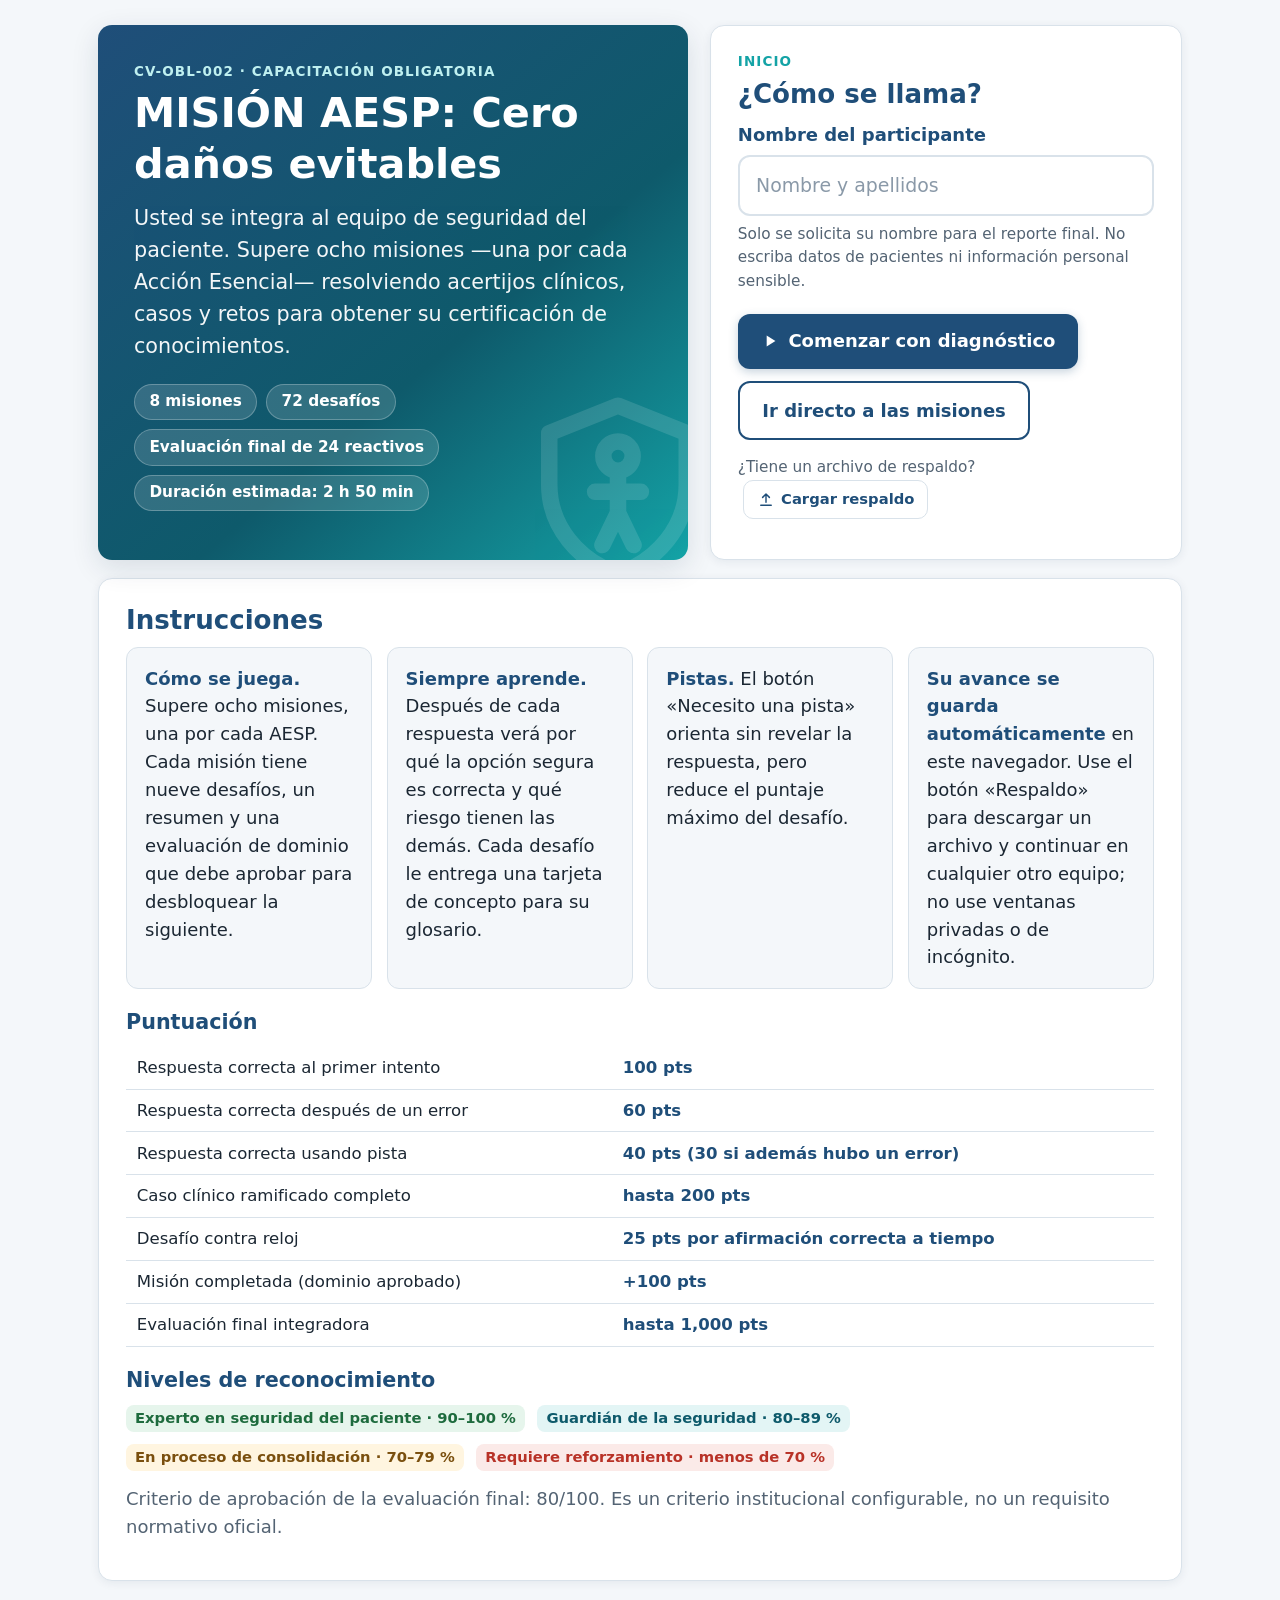
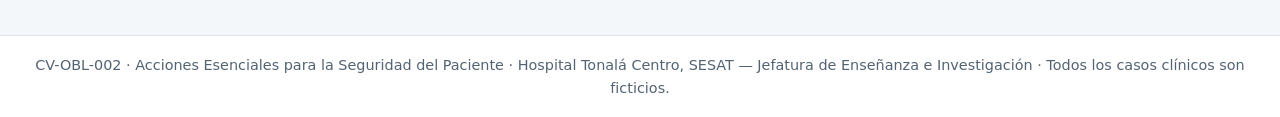
==== cursos/aesp/index.html @ 4fa7b42c "Add files via upload" ====
<!DOCTYPE html>
<html lang="es">
<head>
<meta charset="utf-8">
<meta name="viewport" content="width=device-width, initial-scale=1">
<title>MISIÓN AESP: Cero daños evitables · CV-OBL-002</title>
<meta name="description" content="Curso CV-OBL-002 Acciones Esenciales para la Seguridad del Paciente (AESP) en formato de juego educativo.">
<!--
  MISIÓN AESP: Cero daños evitables — Curso CV-OBL-002
  Aplicación educativa en un solo archivo (HTML5 + CSS3 + JavaScript puro).
  Funciona sin conexión ni servidor: abra este archivo en cualquier navegador moderno.
  Para modificar: CONFIG (criterio de aprobación, puntos, tiempos) está al inicio del motor;
  los contenidos están en las constantes MISIONES, DIAGNOSTICO, EVALUACION y FUENTES.
-->
<style>
/* ==========================================================================
   ESTILOS — MISIÓN AESP: Cero daños evitables
   Paleta: azul institucional, azul petróleo, turquesa y acentos verdes.
   ========================================================================== */
:root {
  --azul: #1F4E79;
  --azul-2: #2D6CA3;
  --petroleo: #0E5A6B;
  --turquesa: #14A3A6;
  --turquesa-claro: #E3F5F5;
  --verde: #2E9D5B;
  --verde-claro: #E6F5EC;
  --rojo: #B83227;
  --rojo-claro: #FBEAE8;
  --ambar: #B7791F;
  --ambar-claro: #FFF5E0;
  --fondo: #F4F7FA;
  --tarjeta: #FFFFFF;
  --borde: #D9E2EA;
  --texto: #1B2733;
  --tenue: #536373;
  --sombra: 0 2px 10px rgba(16, 42, 67, .07);
  --sombra-2: 0 8px 28px rgba(16, 42, 67, .12);
  --radio: 14px;
  color-scheme: light;
}
* { box-sizing: border-box; }
html { font-size: 18px; }
body {
  margin: 0; background: var(--fondo); color: var(--texto);
  font-family: "Segoe UI", system-ui, -apple-system, Roboto, "Helvetica Neue", Arial, sans-serif;
  line-height: 1.55; -webkit-font-smoothing: antialiased;
}
button, input, select { font: inherit; color: inherit; }
html, body { background-color: var(--fondo); }
a { color: var(--azul-2); }
.oculto { display: none !important; }
.sr { position: absolute; width: 1px; height: 1px; overflow: hidden; clip: rect(0 0 0 0); white-space: nowrap; }
:focus-visible { outline: 3px solid var(--turquesa); outline-offset: 2px; }

/* ---------- Encabezado ---------- */
.barra {
  position: sticky; top: 0; z-index: 30; background: #fff; border-bottom: 1px solid var(--borde);
  box-shadow: 0 1px 6px rgba(16,42,67,.05);
}
.barra-int { max-width: 1120px; margin: 0 auto; padding: .55rem 1rem; display: flex; align-items: center; gap: .9rem; flex-wrap: wrap; }
.marca { display: flex; align-items: center; gap: .55rem; font-weight: 800; color: var(--azul); letter-spacing: .02em; font-size: 1rem; white-space: nowrap; }
.marca .logo { width: 34px; height: 34px; border-radius: 10px; background: linear-gradient(135deg, var(--azul), var(--turquesa)); color: #fff; display: grid; place-items: center; }
.marca small { display: block; font-weight: 600; color: var(--tenue); font-size: .7rem; letter-spacing: 0; }
.progreso { flex: 1 1 220px; min-width: 180px; }
.progreso .etq { display: flex; justify-content: space-between; font-size: .72rem; color: var(--tenue); font-weight: 600; }
.pbar { height: 10px; background: #E8EEF3; border-radius: 99px; overflow: hidden; }
.pbar > span { display: block; height: 100%; width: 0; background: linear-gradient(90deg, var(--turquesa), var(--verde)); border-radius: 99px; transition: width .6s ease; }
.stats { display: flex; gap: .5rem; align-items: center; flex-wrap: wrap; }
.chip { display: inline-flex; align-items: center; gap: .35rem; background: var(--fondo); border: 1px solid var(--borde); border-radius: 99px; padding: .25rem .7rem; font-size: .82rem; font-weight: 700; color: var(--azul); white-space: nowrap; }
.chip svg { width: 18px; height: 18px; }
.chip.pts { background: var(--turquesa-claro); border-color: #BDE6E6; color: var(--petroleo); }
.btn-ico { display: inline-flex; align-items: center; gap: .35rem; border: 1px solid var(--borde); background: #fff; color: var(--azul); border-radius: 10px; padding: .4rem .7rem; cursor: pointer; font-size: .82rem; font-weight: 700; }
.btn-ico:hover { background: var(--fondo); }
.btn-ico svg { width: 18px; height: 18px; }

/* ---------- Contenedor ---------- */
main { max-width: 1120px; margin: 0 auto; padding: 1.4rem 1rem 3rem; }
.tarjeta { background: var(--tarjeta); border: 1px solid var(--borde); border-radius: var(--radio); box-shadow: var(--sombra); padding: 1.4rem 1.5rem; }
.tarjeta + .tarjeta { margin-top: 1rem; }
h1, h2, h3 { color: var(--azul); line-height: 1.25; margin: 0 0 .6rem; }
h1 { font-size: 2rem; }
h2 { font-size: 1.45rem; }
h3 { font-size: 1.15rem; }
p { margin: 0 0 .8rem; }
.tenue { color: var(--tenue); }
.kicker { text-transform: uppercase; letter-spacing: .08em; font-size: .75rem; font-weight: 800; color: var(--turquesa); margin-bottom: .3rem; }
.fila { display: flex; gap: .7rem; flex-wrap: wrap; align-items: center; }
.entre { justify-content: space-between; }

/* ---------- Botones ---------- */
.btn { display: inline-flex; align-items: center; justify-content: center; gap: .45rem; border: 0; border-radius: 12px; padding: .75rem 1.25rem; font-weight: 700; cursor: pointer; font-size: 1rem; transition: transform .08s ease, box-shadow .2s ease, background .2s; min-height: 48px; }
.btn:active { transform: translateY(1px); }
.btn svg { width: 20px; height: 20px; }
.btn-p { background: var(--azul); color: #fff; box-shadow: 0 3px 10px rgba(31,78,121,.25); }
.btn-p:hover { background: #183F63; }
.btn-t { background: var(--turquesa); color: #fff; }
.btn-t:hover { background: #0F8B8E; }
.btn-s { background: #fff; color: var(--azul); border: 2px solid var(--azul); }
.btn-s:hover { background: var(--fondo); }
.btn-pista { background: var(--ambar-claro); color: #7A4F0E; border: 1px solid #F0D49B; }
.btn-peligro { background: var(--rojo); color: #fff; }
.btn[disabled] { opacity: .45; cursor: not-allowed; box-shadow: none; }

/* ---------- Bienvenida ---------- */
.hero { display: grid; grid-template-columns: 1.25fr 1fr; gap: 1.2rem; }
.hero-izq { background: linear-gradient(140deg, var(--azul) 0%, var(--petroleo) 60%, var(--turquesa) 100%); color: #fff; border-radius: var(--radio); padding: 2rem; box-shadow: var(--sombra-2); position: relative; overflow: hidden; }
.hero-izq h1 { color: #fff; font-size: 2.3rem; }
.hero-izq .sub { font-size: 1.15rem; opacity: .95; }
.hero-izq .meta { display: flex; flex-wrap: wrap; gap: .5rem; margin-top: 1.2rem; }
.hero-izq .meta span { background: rgba(255,255,255,.14); border: 1px solid rgba(255,255,255,.25); border-radius: 99px; padding: .3rem .8rem; font-size: .85rem; font-weight: 600; }
.hero-izq .deco { position: absolute; right: -40px; bottom: -40px; width: 220px; height: 220px; opacity: .12; }
label { font-weight: 700; color: var(--azul); display: block; margin-bottom: .35rem; }
input[type=text] { width: 100%; border: 2px solid var(--borde); border-radius: 12px; padding: .75rem .9rem; font-size: 1.05rem; background: #fff; color: var(--texto); -webkit-text-fill-color: var(--texto); caret-color: var(--azul); }
input[type=text]::placeholder { color: #8A99A8; -webkit-text-fill-color: #8A99A8; opacity: 1; }
input[type=text]:focus { border-color: var(--turquesa); outline: none; }
.aviso { font-size: .85rem; color: var(--tenue); margin-top: .4rem; }
.reglas { display: grid; grid-template-columns: repeat(auto-fit, minmax(220px, 1fr)); gap: .8rem; }
.regla { background: var(--fondo); border-radius: 12px; padding: .9rem 1rem; border: 1px solid var(--borde); }
.regla b { color: var(--azul); }
table.puntos { width: 100%; border-collapse: collapse; font-size: .92rem; }
table.puntos td, table.puntos th { padding: .45rem .6rem; border-bottom: 1px solid var(--borde); text-align: left; }
table.puntos th { color: var(--azul); }

/* ---------- Menú de misiones ---------- */
.rejilla { display: grid; grid-template-columns: repeat(auto-fill, minmax(250px, 1fr)); gap: 1rem; }
.mision { background: #fff; border: 1px solid var(--borde); border-radius: var(--radio); padding: 1.1rem 1.15rem; box-shadow: var(--sombra); display: flex; flex-direction: column; gap: .55rem; position: relative; transition: transform .15s, box-shadow .2s; }
.mision:hover { transform: translateY(-2px); box-shadow: var(--sombra-2); }
.mision .ico { width: 52px; height: 52px; border-radius: 14px; display: grid; place-items: center; background: var(--turquesa-claro); color: var(--petroleo); }
.mision .ico svg { width: 30px; height: 30px; }
.mision.bloq { opacity: .6; }
.mision.bloq .ico { background: #EEF1F4; color: #8A99A8; }
.mision.hecha .ico { background: var(--verde-claro); color: var(--verde); }
.mision h3 { margin: 0; font-size: 1.05rem; }
.mision > .estado { align-self: flex-start; }
.mision .num { font-size: .75rem; font-weight: 800; color: var(--turquesa); letter-spacing: .06em; }
.estado { font-size: .8rem; font-weight: 700; border-radius: 99px; padding: .15rem .6rem; display: inline-block; }
.estado.e-bloq { background: #EEF1F4; color: #6B7B8A; }
.estado.e-disp { background: var(--turquesa-claro); color: var(--petroleo); }
.estado.e-curso { background: var(--ambar-claro); color: #7A4F0E; }
.estado.e-hecha { background: var(--verde-claro); color: #1E6B3E; }
.mini { height: 6px; background: #E8EEF3; border-radius: 99px; overflow: hidden; }
.mini span { display: block; height: 100%; background: var(--turquesa); }
.mision .pie { margin-top: auto; display: flex; gap: .5rem; flex-wrap: wrap; }
.mision .pie .btn { padding: .55rem .9rem; min-height: 42px; font-size: .9rem; }
.mision.especial { background: linear-gradient(140deg, #fff, var(--turquesa-claro)); border-color: #BDE6E6; }

/* ---------- Desafíos ---------- */
.cabeza-d { display: flex; justify-content: space-between; align-items: center; gap: .8rem; flex-wrap: wrap; margin-bottom: .8rem; }
.tipo { display: inline-flex; align-items: center; gap: .35rem; background: var(--azul); color: #fff; border-radius: 99px; padding: .25rem .8rem; font-size: .78rem; font-weight: 700; letter-spacing: .03em; }
.pasos-d { display: flex; gap: .3rem; }
.pasos-d i { width: 22px; height: 8px; border-radius: 99px; background: #E3E9EF; display: block; }
.pasos-d i.ok { background: var(--verde); }
.pasos-d i.mal { background: #E7A39C; }
.pasos-d i.act { background: var(--turquesa); }
.escena { background: var(--fondo); border-left: 5px solid var(--turquesa); border-radius: 10px; padding: .9rem 1rem; margin: .4rem 0 1rem; display: flex; gap: .8rem; align-items: flex-start; }
.escena svg { width: 28px; height: 28px; color: var(--petroleo); flex: none; margin-top: .1rem; }
.pregunta { font-size: 1.2rem; font-weight: 700; color: var(--texto); margin-bottom: 1rem; }
.opciones { display: grid; gap: .65rem; }
.op { text-align: left; background: #fff; border: 2px solid var(--borde); border-radius: 12px; padding: .85rem 1rem; cursor: pointer; display: flex; gap: .8rem; align-items: flex-start; color: var(--texto); font-size: 1rem; min-height: 52px; transition: border-color .15s, background .15s; }
.op:hover:not([disabled]) { border-color: var(--turquesa); background: #FAFEFE; }
.op .let { flex: none; width: 30px; height: 30px; border-radius: 8px; background: var(--fondo); color: var(--azul); font-weight: 800; display: grid; place-items: center; font-size: .9rem; }
.op.sel { border-color: var(--azul); background: #F1F6FB; }
.op.sel .let { background: var(--azul); color: #fff; }
.op.bien { border-color: var(--verde); background: var(--verde-claro); }
.op.bien .let { background: var(--verde); color: #fff; }
.op.malo { border-color: var(--rojo); background: var(--rojo-claro); }
.op.malo .let { background: var(--rojo); color: #fff; }
.op[disabled] { cursor: default; }
.op.descartada { opacity: .5; text-decoration: line-through; }
.vf { display: grid; grid-template-columns: 1fr 1fr; gap: .8rem; }
.vf .op { justify-content: center; font-weight: 800; font-size: 1.1rem; }
.acciones { display: flex; gap: .7rem; flex-wrap: wrap; margin-top: 1.1rem; align-items: center; }
.pista-caja { margin-top: .8rem; background: var(--ambar-claro); border: 1px solid #F0D49B; border-radius: 12px; padding: .75rem 1rem; color: #6B440A; display: flex; gap: .6rem; }
.pista-caja svg { width: 22px; height: 22px; flex: none; }

/* ordenar */
.lista-orden { list-style: none; margin: 0; padding: 0; display: grid; gap: .55rem; }
.lista-orden li { display: flex; align-items: center; gap: .6rem; background: #fff; border: 2px solid var(--borde); border-radius: 12px; padding: .55rem .6rem .55rem .8rem; }
.lista-orden li .n { width: 30px; height: 30px; border-radius: 50%; background: var(--azul); color: #fff; display: grid; place-items: center; font-weight: 800; flex: none; font-size: .9rem; }
.lista-orden li .t { flex: 1; }
.lista-orden li .mv { display: flex; flex-direction: column; gap: .2rem; }
.lista-orden li .mv button { width: 40px; height: 32px; border: 1px solid var(--borde); background: var(--fondo); border-radius: 8px; cursor: pointer; display: grid; place-items: center; color: var(--azul); }
.lista-orden li .mv button svg { width: 18px; height: 18px; }
.lista-orden li .mv button[disabled] { opacity: .3; cursor: default; }
.lista-orden li.bien { border-color: var(--verde); background: var(--verde-claro); }
.lista-orden li.malo { border-color: var(--rojo); background: var(--rojo-claro); }

/* emparejar */
.pares { display: grid; gap: .65rem; }
.par { display: grid; grid-template-columns: 1fr 1fr; gap: .7rem; align-items: center; background: #fff; border: 2px solid var(--borde); border-radius: 12px; padding: .6rem .8rem; }
.par select { width: 100%; border: 2px solid var(--borde); border-radius: 10px; padding: .55rem .6rem; background: #fff; color: var(--texto); }
.par.bien { border-color: var(--verde); background: var(--verde-claro); }
.par.malo { border-color: var(--rojo); background: var(--rojo-claro); }
.par .corr { grid-column: 1 / -1; font-size: .88rem; color: #1E6B3E; font-weight: 600; }

/* detectar */
.escena-items { display: grid; gap: .55rem; }
.it { text-align: left; display: flex; gap: .7rem; align-items: flex-start; background: #fff; border: 2px solid var(--borde); border-radius: 12px; padding: .75rem .9rem; cursor: pointer; color: var(--texto); font-size: 1rem; }
.it .caja { width: 26px; height: 26px; border: 2px solid #9FB0C0; border-radius: 7px; flex: none; display: grid; place-items: center; background: #fff; }
.it .caja svg { width: 18px; height: 18px; color: #fff; }
.it[aria-pressed="true"] { border-color: var(--rojo); background: #FFF7F6; }
.it[aria-pressed="true"] .caja { background: var(--rojo); border-color: var(--rojo); }
.it.r-bien { border-color: var(--verde); background: var(--verde-claro); }
.it.r-malo { border-color: var(--rojo); background: var(--rojo-claro); }
.it .exp { display: block; font-size: .88rem; color: var(--tenue); margin-top: .25rem; }
.it[disabled] { cursor: default; }

/* caso ramificado */
.caso-paso { background: var(--fondo); border-radius: 12px; padding: 1rem; margin-bottom: .8rem; border: 1px solid var(--borde); }
.caso-paso .et { font-size: .78rem; font-weight: 800; color: var(--turquesa); text-transform: uppercase; letter-spacing: .06em; }
.consecuencia { background: var(--rojo-claro); border: 1px solid #F1C3BD; border-left: 5px solid var(--rojo); border-radius: 10px; padding: .75rem 1rem; margin: .7rem 0; color: #6E1F17; }
.acierto-caso { background: var(--verde-claro); border: 1px solid #BFE3CC; border-left: 5px solid var(--verde); border-radius: 10px; padding: .75rem 1rem; margin: .7rem 0; color: #1E5233; }

/* contra reloj */
.reloj-caja { display: flex; align-items: center; gap: 1rem; margin-bottom: 1rem; }
.anillo { width: 74px; height: 74px; position: relative; flex: none; }
.anillo svg { width: 74px; height: 74px; transform: rotate(-90deg); }
.anillo .num { position: absolute; inset: 0; display: grid; place-items: center; font-weight: 800; font-size: 1.35rem; color: var(--azul); }
.anillo circle { fill: none; stroke-width: 7; }
.anillo .fondo { stroke: #E3E9EF; }
.anillo .frente { stroke: var(--turquesa); stroke-linecap: round; transition: stroke-dashoffset 1s linear; }
.anillo.urgente .frente { stroke: var(--rojo); }

/* retroalimentación */
.fb { margin-top: 1.2rem; border-radius: 14px; padding: 1.1rem 1.2rem; border: 1px solid; animation: entra .35s ease; }
.fb.ok { background: var(--verde-claro); border-color: #BFE3CC; }
.fb.no { background: var(--rojo-claro); border-color: #F1C3BD; }
.fb.medio { background: var(--ambar-claro); border-color: #F0D49B; }
.fb h3 { display: flex; align-items: center; gap: .5rem; margin-bottom: .4rem; }
.fb.ok h3 { color: #1E6B3E; }
.fb.no h3 { color: var(--rojo); }
.fb.medio h3 { color: #7A4F0E; }
.fb h3 svg { width: 26px; height: 26px; }
.fb ul { margin: .3rem 0 .4rem; padding-left: 1.2rem; }
.fb li { margin-bottom: .35rem; }
.puntos-gan { font-weight: 800; font-size: 1.05rem; }
.concepto { margin-top: 1rem; background: #fff; border: 2px solid var(--turquesa); border-radius: 14px; padding: 1rem 1.1rem; position: relative; animation: brilla 1s ease; }
.concepto .et { position: absolute; top: -12px; left: 14px; background: var(--turquesa); color: #fff; font-size: .72rem; font-weight: 800; border-radius: 99px; padding: .15rem .65rem; letter-spacing: .05em; text-transform: uppercase; }
.concepto h4 { margin: .2rem 0 .3rem; color: var(--petroleo); font-size: 1.05rem; }
.fuente { display: inline-block; font-size: .72rem; font-weight: 800; padding: .1rem .5rem; border-radius: 6px; margin-top: .3rem; }
.f-AESP { background: #E4EDF6; color: var(--azul); }
.f-CSG { background: #E6E3F5; color: #3E3577; }
.f-OMS { background: var(--turquesa-claro); color: var(--petroleo); }
.f-General { background: #EEF1F4; color: #46566A; }
.f-Institucional { background: var(--ambar-claro); color: #7A4F0E; }

/* resúmenes y tablas */
.kpis { display: grid; grid-template-columns: repeat(auto-fit, minmax(150px, 1fr)); gap: .8rem; margin: 1rem 0; }
.kpi { background: var(--fondo); border: 1px solid var(--borde); border-radius: 12px; padding: .8rem 1rem; }
.kpi .v { font-size: 1.6rem; font-weight: 800; color: var(--azul); line-height: 1.1; }
.kpi .l { font-size: .8rem; color: var(--tenue); font-weight: 600; }
.lista-check { list-style: none; padding: 0; margin: 0; display: grid; gap: .45rem; }
.lista-check li { display: flex; gap: .55rem; align-items: flex-start; }
.lista-check li svg { width: 22px; height: 22px; color: var(--verde); flex: none; margin-top: .15rem; }
.conceptos-slots { display: grid; grid-template-columns: repeat(auto-fill, minmax(190px, 1fr)); gap: .6rem; }
.slot { border: 2px dashed var(--borde); border-radius: 12px; padding: .7rem .8rem; font-size: .88rem; color: #8A99A8; display: flex; gap: .5rem; align-items: center; min-height: 56px; }
.slot svg { width: 20px; height: 20px; flex: none; }
.slot.on { border-style: solid; border-color: #BDE6E6; background: var(--turquesa-claro); color: var(--petroleo); font-weight: 700; }
table.tabla { width: 100%; border-collapse: collapse; font-size: .92rem; }
table.tabla th { background: var(--azul); color: #fff; text-align: left; padding: .55rem .7rem; font-weight: 700; }
table.tabla td { padding: .55rem .7rem; border-bottom: 1px solid var(--borde); vertical-align: top; }
table.tabla tr:nth-child(even) td { background: #F8FAFC; }
.nivel { font-weight: 800; border-radius: 8px; padding: .1rem .5rem; font-size: .82rem; white-space: nowrap; }
.n-exp { background: var(--verde-claro); color: #1E6B3E; }
.n-gua { background: var(--turquesa-claro); color: var(--petroleo); }
.n-pro { background: var(--ambar-claro); color: #7A4F0E; }
.n-ref { background: var(--rojo-claro); color: var(--rojo); }
.insignias { display: grid; grid-template-columns: repeat(auto-fill, minmax(150px, 1fr)); gap: .7rem; }
.ins { text-align: center; border: 1px solid var(--borde); border-radius: 14px; padding: .9rem .6rem; background: #fff; }
.ins .med { width: 56px; height: 56px; margin: 0 auto .4rem; border-radius: 50%; display: grid; place-items: center; background: linear-gradient(135deg, var(--turquesa), var(--verde)); color: #fff; }
.ins .med svg { width: 30px; height: 30px; }
.ins.off { opacity: .45; filter: grayscale(1); }
.ins b { display: block; font-size: .88rem; color: var(--azul); }
.ins small { color: var(--tenue); font-size: .75rem; }

/* modales y avisos */
.velo { position: fixed; inset: 0; background: rgba(16, 32, 48, .45); z-index: 60; display: grid; place-items: center; padding: 1rem; animation: aparece .2s ease; }
.modal { background: #fff; border-radius: 16px; max-width: 760px; width: 100%; max-height: 88vh; overflow: auto; padding: 1.4rem 1.5rem; box-shadow: var(--sombra-2); }
.modal .cab { display: flex; justify-content: space-between; align-items: center; gap: 1rem; margin-bottom: .8rem; position: sticky; top: -1.4rem; background: #fff; padding-top: .2rem; }
.glos-item { border: 1px solid var(--borde); border-radius: 12px; padding: .75rem .9rem; margin-bottom: .55rem; }
.glos-item h4 { margin: 0 0 .2rem; color: var(--petroleo); }
.glos-item p { margin: 0; font-size: .95rem; }
.toast { position: fixed; right: 1rem; bottom: 1rem; z-index: 70; background: #fff; border: 2px solid var(--verde); border-radius: 14px; padding: .8rem 1rem; box-shadow: var(--sombra-2); display: flex; gap: .7rem; align-items: center; max-width: 340px; animation: sube .4s ease; }
.toast .med { width: 44px; height: 44px; border-radius: 50%; background: linear-gradient(135deg, var(--turquesa), var(--verde)); color: #fff; display: grid; place-items: center; flex: none; }
.toast .med svg { width: 24px; height: 24px; }
.toast b { color: var(--azul); display: block; }
.toast small { color: var(--tenue); }
.pts-flota { position: fixed; z-index: 75; font-weight: 800; color: var(--verde); font-size: 1.4rem; pointer-events: none; animation: flota 1.2s ease forwards; }

footer { text-align: center; color: var(--tenue); font-size: .8rem; padding: 1rem; border-top: 1px solid var(--borde); background: #fff; }

/* estado del guardado */
.chip-g.g-nube { background: var(--verde-claro); border-color: #BFE3CC; color: #1E6B3E; }
.chip-g.g-local { background: var(--ambar-claro); border-color: #F0D49B; color: #7A4F0E; }
.chip-g.g-no { background: var(--rojo-claro); border-color: #F1C3BD; color: var(--rojo); }
@keyframes carga { from { width: 15%; } to { width: 85%; } }

/* animaciones */
@keyframes entra { from { opacity: 0; transform: translateY(6px); } to { opacity: 1; transform: none; } }
@keyframes aparece { from { opacity: 0; } to { opacity: 1; } }
@keyframes sube { from { opacity: 0; transform: translateY(20px); } to { opacity: 1; transform: none; } }
@keyframes brilla { 0% { box-shadow: 0 0 0 0 rgba(20,163,166,.45); } 100% { box-shadow: 0 0 0 14px rgba(20,163,166,0); } }
@keyframes flota { 0% { opacity: 0; transform: translateY(0); } 20% { opacity: 1; } 100% { opacity: 0; transform: translateY(-50px); } }
@media (prefers-reduced-motion: reduce) { *, *::before, *::after { animation: none !important; transition: none !important; } }

/* ---------- Adaptación a pantallas ---------- */
@media (max-width: 860px) {
  .hero { grid-template-columns: 1fr; }
  .hero-izq h1 { font-size: 1.85rem; }
}
@media (max-width: 640px) {
  html { font-size: 17px; }
  main { padding: 1rem .75rem 2.5rem; }
  .tarjeta { padding: 1.1rem 1rem; }
  .barra-int { gap: .5rem; padding: .5rem .75rem; }
  .marca small { display: none; }
  .progreso { order: 3; flex-basis: 100%; }
  .btn-ico span { display: none; }
  .par { grid-template-columns: 1fr; }
  .vf { grid-template-columns: 1fr; }
  h1 { font-size: 1.6rem; }
  .pregunta { font-size: 1.1rem; }
  .acciones .btn { flex: 1 1 auto; }
}

/* ---------- Impresión del reporte ---------- */
@media print {
  html { font-size: 12pt; }
  body { background: #fff; }
  .barra, footer, .no-imp, .toast, .velo { display: none !important; }
  main { max-width: none; padding: 0; }
  .tarjeta { box-shadow: none; border: 1px solid #ccc; break-inside: avoid; }
  table.tabla th { background: #1F4E79 !important; color: #fff !important; -webkit-print-color-adjust: exact; print-color-adjust: exact; }
  .ins .med, .nivel, .kpi { -webkit-print-color-adjust: exact; print-color-adjust: exact; }
  a { color: #000; text-decoration: none; }
  a[href^="http"]::after { content: " (" attr(href) ")"; font-size: 9pt; color: #444; word-break: break-all; }
}

.marca .logo svg { width: 22px; height: 22px; }
</style>
</head>
<body>
<a href="#app" class="sr">Ir al contenido</a>
<header class="barra oculto" id="barra">
  <div class="barra-int">
    <div class="marca"><span class="logo" data-icon="fall"></span><div>MISIÓN AESP<small>CV-OBL-002 · Cero daños evitables</small></div></div>
    <div class="progreso">
      <div class="etq"><span id="bProgT">0 % del curso</span><span id="bMis">0 de 8 misiones</span></div>
      <div class="pbar" id="bProgBar" role="progressbar" aria-label="Avance del curso" aria-valuemin="0" aria-valuemax="100" aria-valuenow="0"><span id="bProg"></span></div>
    </div>
    <div class="stats">
      <span class="chip pts" title="Puntos acumulados"><span data-ico="star"></span><span id="bPts">0 pts</span></span>
      <span class="chip" title="Tiempo transcurrido / tiempo estimado"><span data-ico="clock"></span><span id="bReloj">00:00:00</span></span>
      <button class="btn-ico chip-g" id="bGuardado" title="Estado del guardado"><span>Guardado</span></button>
      <button class="btn-ico" id="bGlos" data-icon="book" title="Glosario de conceptos" aria-label="Glosario"><span>Glosario</span></button>
      <button class="btn-ico" id="bApr" data-icon="learn" title="Aprendizajes de misiones anteriores" aria-label="Mis aprendizajes"><span>Mis aprendizajes</span></button>
      <button class="btn-ico" id="bMenuTop" data-icon="menu" title="Menú de misiones" aria-label="Menú de misiones"><span>Menú</span></button>
    </div>
  </div>
</header>
<main id="app"></main>
<input type="file" id="archivoRespaldo" accept=".json,application/json" class="sr" tabindex="-1" aria-hidden="true">
<footer>CV-OBL-002 · Acciones Esenciales para la Seguridad del Paciente · Hospital Tonalá Centro, SESAT — Jefatura de Enseñanza e Investigación · Todos los casos clínicos son ficticios.</footer>
<script>
/* ==========================================================================
   DATOS DEL CURSO — MISIONES 1 A 4
   Convenciones de autoría (el motor baraja las opciones al mostrarlas):
   - acertijo / primero / dominio: la PRIMERA opción de "ops" es la correcta.
     Cada opción: [texto, explicación de por qué es correcta o del riesgo que implica].
   - vf: ok = true | false.
   - detecta: items = [texto, esError, explicación].
   - ordena: pasos en el orden correcto.
   - empareja: pares = [situación, respuesta]; las respuestas pueden repetirse.
   - caso: pasos = [{txt, ops:[[texto, esSegura, retroalimentación]]}].
   - reloj: items = [afirmación, verdadera?, explicación]; seg = segundos por reactivo.
   - concepto: [término, definición, fuente]. Fuente: "AESP" (texto oficial),
     "CSG" (modelo de certificación), "OMS", "General" (principio general de seguridad)
     o "Institucional" (lo define la política de cada hospital).
   ========================================================================== */
const MISIONES = [];

/* --------------------------- MISIÓN 1 ----------------------------------- */
MISIONES.push({
  id: 1, aesp: "AESP 1", titulo: "Identificación correcta del paciente", icono: "id", min: 16,
  intro: "Cada acto de atención empieza por saber a quién se atiende. Un error de identificación puede llevar un medicamento, una muestra, una transfusión o una cirugía al paciente equivocado.",
  objetivo: "Aplicar los dos identificadores —nombre completo y fecha de nacimiento— en todos los momentos críticos de la atención.",
  escenario: "Turno matutino. En Urgencias hay ingresos simultáneos y en Hospitalización comparten habitación dos pacientes con nombres casi idénticos.",
  resumen: [
    "Se identifica al paciente desde que solicita la atención, con nombre completo y fecha de nacimiento (día/mes/año).",
    "Cama, habitación, servicio, diagnóstico o médico tratante nunca son identificadores.",
    "La identidad se verifica antes de medicamentos, transfusiones, muestras, procedimientos, traslados, dietas, hemodiálisis y biológicos.",
    "Paciente desconocido: «Desconocido», género, edad aparente, señas particulares, fecha, hora y forma de ingreso.",
    "Ante cualquier duda no se realiza el procedimiento hasta corroborar, salvo riesgo para la vida."],
  desafios: [
    { tipo: "acertijo", titulo: "Los dos Juan Pérez",
      esc: "Dos pacientes se llaman Juan Pérez López: uno está en Observación y otro ingresará a quirófano. Usted debe tomar una muestra sanguínea al paciente de Observación.",
      q: "¿Qué acción evita una identificación equivocada?",
      ops: [
        ["Pedirle que diga su nombre completo y su fecha de nacimiento y compararlos con el brazalete y con la solicitud", "Los dos identificadores, comparados contra el brazalete y el documento, distinguen a pacientes homónimos: la fecha de nacimiento es el dato que los diferencia."],
        ["Confirmar el número de cama de Observación", "La cama no es un identificador: los pacientes cambian de lugar y dos registros pueden apuntar a la misma ubicación."],
        ["Preguntarle: «¿Usted es Juan Pérez?»", "Una pregunta cerrada invita a confirmar por error; además, los dos pacientes responderían que sí."],
        ["Verificar el diagnóstico anotado en la solicitud", "El diagnóstico no es un identificador y puede coincidir entre pacientes."]],
      pista: "Busque el dato que distingue a dos personas con el mismo nombre.",
      concepto: ["Dos identificadores", "Nombre completo y fecha de nacimiento (día/mes/año), utilizados desde que el paciente solicita la atención y registrados en todos los documentos.", "AESP"] },
    { tipo: "vf", titulo: "¿Verdadero o falso?",
      q: "Si el paciente está inconsciente, el número de cama puede usarse como identificador.",
      ok: false,
      exp: "Falso. La cama, la habitación o el servicio nunca identifican. En un paciente inconsciente los datos se confirman con el familiar o acompañante, o con los medios de verificación del expediente; si se desconoce su identidad se registra como «Desconocido».",
      pista: "Piense en qué ocurre cuando el paciente se traslada a otra cama.",
      concepto: ["Datos que no identifican", "Número de cama, habitación o servicio; diagnóstico o padecimiento; especialidad; nombre del médico tratante; horario de atención.", "AESP"] },
    { tipo: "detecta", titulo: "Detecta el error: toma de muestras",
      esc: "Observe la toma de muestras en un cubículo de Urgencias y marque TODAS las acciones inseguras.",
      items: [
        ["La enfermera pide al paciente que diga su nombre completo y su fecha de nacimiento.", false, "Correcto: pregunta abierta con los dos identificadores."],
        ["Etiquetó los tubos en la central de enfermería, antes de llegar al paciente.", true, "Etiquetar lejos del paciente favorece intercambiar tubos; se etiqueta junto al paciente, después de verificar."],
        ["La etiqueta del tubo dice «Cubículo 4 – Urgencias».", true, "La ubicación no identifica; la etiqueta lleva nombre completo y fecha de nacimiento."],
        ["Compara los datos del brazalete con los de la solicitud de laboratorio.", false, "Correcto: se cotejan el paciente, el brazalete y el documento."],
        ["Retiró el brazalete porque estorbaba para la punción y lo dejó sobre el buró.", true, "Si el brazalete se retira para un procedimiento, se vuelve a colocar al terminar."],
        ["Registra en el expediente la hora de la toma.", false, "Correcto: registro oportuno."]],
      pista: "Hay tres acciones inseguras: revise dónde y con qué datos se etiqueta, y qué pasó con el brazalete.",
      concepto: ["Verificación en la toma de muestras", "Antes de tomar muestras se comparan los dos identificadores con el brazalete y la solicitud; las etiquetas llevan nombre completo y fecha de nacimiento y se colocan junto al paciente.", "AESP"] },
    { tipo: "primero", titulo: "¿Qué haría primero?",
      esc: "Llega en ambulancia un hombre inconsciente, sin documentos ni acompañante. Requiere atención inmediata.",
      q: "En relación con su identificación, ¿qué hace primero?",
      ops: [
        ["Iniciar la atención y registrarlo como «Desconocido», con género, edad aparente, señas particulares, fecha, hora y forma de ingreso", "La atención no se retrasa y el registro estandarizado permite rastrearlo hasta conocer su identidad."],
        ["Esperar a que llegue un familiar para registrarlo", "Retrasar la atención pone en riesgo la vida; la identificación provisional existe precisamente para estos casos."],
        ["Asignarle un nombre ficticio fácil de recordar", "Un nombre inventado puede confundirse con el de otro paciente real; el formato establecido es «Desconocido»."],
        ["Identificarlo con el número del cubículo", "La ubicación no es un identificador."]],
      pista: "La atención no puede esperar, pero el registro tampoco puede improvisarse.",
      concepto: ["Paciente desconocido", "Se registra «Desconocido», género, edad aparente, señas particulares, fecha y hora de ingreso y forma de ingreso; en un arribo masivo se agrega un número progresivo.", "AESP"] },
    { tipo: "ordena", titulo: "Ordena los pasos",
      q: "Ordene la verificación de identidad antes de administrar un medicamento.",
      pasos: [
        "Revisar que la indicación y la etiqueta del medicamento tengan los dos identificadores",
        "Pedir al paciente que diga su nombre completo y su fecha de nacimiento",
        "Comparar lo que dice el paciente con su brazalete",
        "Comparar el brazalete con la etiqueta del medicamento y con la indicación",
        "Administrar solo si todo coincide y registrar de inmediato"],
      exp: "La secuencia coteja tres fuentes —paciente, brazalete y documentos— antes de actuar, y cierra con el registro inmediato.",
      pista: "Primero se revisan los documentos, después se pregunta al paciente y al final se actúa.",
      concepto: ["Momentos de verificación", "Antes de medicamentos, infusiones, transfusiones, procedimientos, toma de muestras, traslados, dietas, inicio de hemodiálisis, aplicación de biológicos y otros procedimientos de alto riesgo.", "AESP"] },
    { tipo: "empareja", titulo: "Empareja",
      q: "Relacione cada situación con la medida de identificación que corresponde.",
      pares: [
        ["Recién nacido en la sala de partos", "Dos brazaletes: muñeca derecha y tobillo izquierdo"],
        ["Arribo masivo de lesionados sin identificación", "«Desconocido» seguido de un número progresivo"],
        ["Paciente que no puede comunicarse, con familiar presente", "Confirmar los datos con el familiar o acompañante"],
        ["Nacimiento de gemelos", "Identificador numérico según el orden de nacimiento"]],
      exp: "Cada situación especial tiene una regla definida en la AESP 1 para no improvisar.",
      pista: "Dos de las situaciones corresponden a recién nacidos.",
      concepto: ["Identificación del recién nacido", "Dos brazaletes (muñeca derecha y tobillo izquierdo) con apellidos de la madre, fecha de nacimiento y sexo; en nacimientos múltiples se agrega un número según el orden de nacimiento.", "AESP"] },
    { tipo: "caso", titulo: "Caso: la transfusión",
      pasos: [
        { txt: "Banco de Sangre entrega una unidad de concentrado eritrocitario para la paciente María Elena Ruiz Soto. En la habitación hay dos pacientes; la que está junto a la ventana se llama María Elena Ruiz Sosa.",
          ops: [
            ["Antes de conectar, pido a la paciente su nombre completo y fecha de nacimiento y los comparo con el brazalete, la etiqueta de la unidad y la indicación", true, "Decisión segura: los dos identificadores contra tres fuentes distinguen apellidos casi idénticos."],
            ["Voy a la cama de la ventana, porque así me lo indicó el turno anterior", false, "Consecuencia simulada: la unidad se conecta a la paciente Ruiz Sosa. Una transfusión incompatible puede provocar una reacción hemolítica grave. Una indicación de ubicación no sustituye la verificación."],
            ["Pregunto en voz alta: «¿María Elena Ruiz?» y espero respuesta", false, "Consecuencia simulada: ambas pacientes podrían responder que sí. Use una pregunta abierta y la fecha de nacimiento."]] },
        { txt: "La fecha de nacimiento que dice la paciente no coincide con la de la etiqueta de la unidad. La paciente está estable.",
          ops: [
            ["No inicio la transfusión, aviso al médico y a Banco de Sangre y aclaro la discrepancia", true, "Decisión segura: ante cualquier duda no se realiza el procedimiento hasta corroborar."],
            ["Inicio la transfusión, porque el nombre sí coincide", false, "Consecuencia simulada: el nombre coincide parcialmente con el de otra paciente. Una discrepancia en un identificador basta para detenerse."],
            ["Corrijo a mano la fecha en la etiqueta", false, "Consecuencia simulada: alterar la etiqueta oculta el error y elimina la trazabilidad de la unidad."]] },
        { txt: "Banco de Sangre confirma que la etiqueta tenía un error de captura y reemite la unidad correctamente identificada.",
          ops: [
            ["Además de corregir, notifico la cuasifalla por el mecanismo institucional", true, "Decisión segura: el error no llegó a la paciente, pero revela una vulnerabilidad; es una cuasifalla y se notifica (AESP 7)."],
            ["Como no pasó nada, no es necesario reportarlo", false, "Consecuencia simulada: sin notificación, el mismo error de captura puede repetirse con otro paciente."]] }],
      fin: "Caso resuelto: la paciente recibió la unidad correcta y el error de captura quedó notificado para corregir el proceso.",
      concepto: ["Regla de la duda", "Ante cualquier duda sobre los identificadores no se realiza el procedimiento hasta corroborarlos, salvo que la vida del paciente esté en riesgo.", "AESP"] },
    { tipo: "acertijo", titulo: "La paciente de siempre",
      esc: "Una paciente acude a su sesión de hemodiálisis. La enfermera la atiende desde hace dos años.",
      q: "¿Debe verificar sus identificadores antes de iniciar la sesión?",
      ops: [
        ["Sí, en cada sesión, aunque el personal la conozca", "El inicio de la hemodiálisis es un momento de verificación obligatorio; la familiaridad genera exceso de confianza."],
        ["No, si la enfermera la reconoce visualmente", "El reconocimiento visual falla con homónimos, en cambios de turno o con personal de nuevo ingreso."],
        ["Solo en la primera sesión de cada mes", "La verificación se realiza antes de cada acto, no por periodos."],
        ["Solo si cambió de máquina", "La máquina no tiene relación con la identidad de la paciente."]],
      pista: "La AESP 1 menciona expresamente el inicio de la hemodiálisis.",
      concepto: ["Exceso de confianza", "Conocer al paciente no sustituye la verificación: los errores de identificación ocurren con pacientes conocidos, homónimos y durante los cambios de turno.", "General"] },
    { tipo: "reloj", titulo: "Contra reloj", seg: 20,
      items: [
        ["La fecha de nacimiento se registra como día/mes/año.", true, "Verdadero: es el formato establecido."],
        ["Un paciente de consulta externa no requiere identificación porque no está hospitalizado.", false, "Falso: se identifica a todo paciente desde que solicita la atención."],
        ["Los cadáveres se identifican, al menos, con nombre completo y fecha de nacimiento.", true, "Verdadero: la identificación se mantiene después del fallecimiento."],
        ["Las sondas y los catéteres pueden rotularse solo con la fecha de instalación.", false, "Falso: sus membretes incluyen también los dos identificadores del paciente."]],
      concepto: ["Identificación en documentos y dispositivos", "Expediente, solicitudes, resultados, recetas y membretes de soluciones, sondas y catéteres llevan nombre completo y fecha de nacimiento.", "AESP"] }],
  dominio: [
    { q: "¿Cuáles son los dos identificadores que establecen las AESP?", ops: [["Nombre completo y fecha de nacimiento", ""], ["Nombre completo y número de cama", ""], ["Número de expediente y diagnóstico", ""], ["Nombre y servicio de hospitalización", ""]], exp: "Los identificadores son nombre completo y fecha de nacimiento (día/mes/año)." },
    { q: "Se retiró el brazalete para realizar un procedimiento. ¿Qué procede al terminar?", ops: [["Volver a colocarlo", ""], ["Dejarlo retirado hasta el egreso", ""], ["Engraparlo al expediente", ""], ["Sustituirlo por la tarjeta de cabecera", ""]], exp: "El medio de identificación retirado se recoloca al concluir el procedimiento." },
    { q: "Hay una discrepancia en un identificador y no existe riesgo vital. ¿Qué procede?", ops: [["No realizar el procedimiento hasta corroborar", ""], ["Realizarlo y verificar después", ""], ["Confirmar con el número de cama", ""], ["Confirmar con el nombre del médico tratante", ""]], exp: "Ante cualquier duda no se realiza el procedimiento hasta corroborar los identificadores." }],
});

/* --------------------------- MISIÓN 2 ----------------------------------- */
MISIONES.push({
  id: 2, aesp: "AESP 2", titulo: "Comunicación efectiva", icono: "chat", min: 16,
  intro: "Una indicación mal escuchada, un resultado crítico que no llega o una entrega de turno incompleta pueden causar daño aunque todos hagan bien su trabajo.",
  objetivo: "Utilizar los protocolos de comunicación para obtener información correcta, oportuna y completa en indicaciones verbales, resultados críticos y traspasos de pacientes.",
  escenario: "Turno nocturno en Hospitalización: indicaciones telefónicas, un resultado crítico de laboratorio y la entrega de turno de la mañana.",
  resumen: [
    "Indicaciones verbales o telefónicas: Escuchar – Escribir – Leer – Confirmar; quien emitió la indicación la firma en el plazo que fije el hospital.",
    "En una urgencia: Escuchar – Repetir – Confirmar, y registro en cuanto sea posible.",
    "Los valores críticos se notifican de inmediato al personal responsable y se registran en el expediente.",
    "Los traspasos de pacientes se estructuran con SAER: Situación, Antecedentes, Evaluación y Recomendación.",
    "Prescripción legible, sin abreviaturas, sin enmendaduras; enteros sin «.0»; menores que uno con «0.»"],
  desafios: [
    { tipo: "acertijo", titulo: "La llamada de las 03:00",
      esc: "A las 03:00 h el médico de guardia le indica por teléfono un cambio de dosis de un medicamento intravenoso.",
      q: "¿Qué hace usted?",
      ops: [
        ["La escribo en el formato del expediente, la leo completa en voz alta al médico y espero su confirmación antes de prepararla", "Es el protocolo Escuchar–Escribir–Leer–Confirmar: el emisor detecta cualquier error de comprensión antes de que llegue al paciente."],
        ["La memorizo y la registro al final del turno", "La memoria falla con el cansancio y las interrupciones; además, sin registro la indicación no es verificable."],
        ["Le pido que la repita mientras empiezo a prepararla", "Que el emisor repita no garantiza que usted la entendió; quien recibe es quien debe leerla de vuelta."],
        ["La ejecuto y le pido que la firme cuando pase visita", "Ejecutar sin leer de vuelta y sin confirmación omite la barrera principal del protocolo."]],
      pista: "La confirmación debe venir de quien emitió la indicación.",
      concepto: ["Escuchar – Escribir – Leer – Confirmar", "Quien recibe una indicación verbal o telefónica la escucha, la escribe en el formato del expediente y la lee a quien la emitió, que confirma que es correcta.", "AESP"] },
    { tipo: "primero", titulo: "¿Qué haría primero?",
      esc: "Durante una reanimación, el médico indica en voz alta un medicamento y su dosis. No hay tiempo de escribir.",
      q: "¿Cuál es la primera acción segura?",
      ops: [
        ["Repetir en voz alta la indicación y esperar la confirmación antes de administrarla", "Es el protocolo Escuchar–Repetir–Confirmar para situaciones de urgencia."],
        ["Administrar de inmediato para no perder tiempo", "Sin repetición ni confirmación, un error de comprensión llega directamente al paciente."],
        ["Esperar a que el médico la escriba", "En una urgencia el retraso puede causar daño; el protocolo de urgencia lo resuelve sin esperar."],
        ["Preguntar a otra enfermera qué entendió", "La confirmación válida es la de quien emitió la indicación."]],
      pista: "En urgencias se cambia un paso del protocolo habitual.",
      concepto: ["Escuchar – Repetir – Confirmar", "En urgencias, quien recibe la indicación la repite en voz alta y quien la emitió la confirma antes de ejecutarla; el registro se completa en cuanto la situación lo permite.", "AESP"] },
    { tipo: "ordena", titulo: "Ordena la entrega SAER",
      q: "Ordene los componentes de una entrega de paciente con la técnica SAER.",
      pasos: [
        "Situación: identificación del paciente, servicio, problema actual y signos vitales",
        "Antecedentes: motivo y fecha de ingreso, diagnóstico, medicación, alergias y dispositivos",
        "Evaluación: cómo se valora el problema y su posible causa",
        "Recomendación: pasos a seguir y tiempos para realizarlos"],
      exp: "SAER ordena la información de lo inmediato a la acción: qué pasa, de dónde viene, qué se piensa y qué hay que hacer.",
      pista: "Las iniciales de la técnica dan el orden.",
      concepto: ["Técnica SAER", "Situación, Antecedentes, Evaluación y Recomendación: estructura estandarizada para el traspaso de pacientes entre profesionales y servicios.", "AESP"] },
    { tipo: "vf", titulo: "¿Verdadero o falso?",
      q: "Un valor crítico de laboratorio puede esperar a la visita médica de la mañana si el paciente se ve estable.",
      ok: false,
      exp: "Falso. Los valores críticos se notifican de inmediato al personal clínico responsable con el protocolo Escuchar–Escribir–Leer–Confirmar, y quien los recibe los registra en el expediente. La apariencia de estabilidad no descarta el riesgo.",
      pista: "La palabra clave del protocolo de valores críticos es «inmediato».",
      concepto: ["Valores críticos", "Resultado de laboratorio, patología o gabinete que indica un riesgo inmediato; se notifica de inmediato y se registra en el expediente. El catálogo de valores críticos lo define cada hospital.", "AESP"] },
    { tipo: "detecta", titulo: "Detecta el error: la prescripción",
      esc: "Revise estas anotaciones en una hoja de indicaciones y marque TODAS las que incumplen las reglas de escritura segura.",
      items: [
        ["«Insulina rápida 6 U subcutánea»", true, "No se abrevia «unidad»: una «U» puede leerse como 0 o 4."],
        ["«Dosis: 5.0 mg»", true, "Un entero no lleva «.0»: si no se ve el punto, se lee 50."],
        ["«Dosis: .5 mg»", true, "Una cantidad menor que uno lleva cero antes del punto (0.5); sin él, se lee 5."],
        ["Letra legible, sin tachaduras ni enmendaduras", false, "Correcto."],
        ["«Vía: IV»", true, "No se abrevia la vía: se escribe «intravenosa»."],
        ["Espacio entre el nombre del medicamento, la dosis y la unidad", false, "Correcto: evita que se fusionen cifras y letras."]],
      pista: "Revise abreviaturas, ceros y puntos decimales: hay cuatro errores.",
      concepto: ["Escritura segura de indicaciones", "Sin abreviaturas (unidad, microgramos, día, vías), enteros sin «.0», menores que uno con «0.», millares con coma, sin enmendaduras ni tachaduras.", "AESP"] },
    { tipo: "empareja", titulo: "Empareja",
      q: "Relacione cada situación con el protocolo de comunicación que corresponde.",
      pares: [
        ["Indicación telefónica en el turno nocturno", "Escuchar – Escribir – Leer – Confirmar"],
        ["Indicación verbal durante una reanimación", "Escuchar – Repetir – Confirmar"],
        ["Cambio de turno de enfermería", "Técnica SAER"],
        ["Potasio crítico informado por el laboratorio", "Notificación inmediata y registro en el expediente"]],
      exp: "Cada momento de riesgo tiene un protocolo propio.",
      pista: "La urgencia cambia «Escribir y Leer» por «Repetir».",
      concepto: ["Momentos críticos de comunicación", "Indicaciones verbales o telefónicas, notificación de valores críticos y traspaso de pacientes (cambio de turno, traslados y referencias).", "AESP"] },
    { tipo: "caso", titulo: "Caso: la entrega de turno",
      pasos: [
        { txt: "Usted recibe a un paciente posoperado. La enfermera saliente tiene prisa y dice: «Todo bien, sin pendientes».",
          ops: [
            ["Pido una entrega estructurada con SAER junto a la cama, revisando dispositivos y pendientes", true, "Decisión segura: la entrega estructurada a pie de cama evita omisiones."],
            ["Acepto y reviso el expediente más tarde", false, "Consecuencia simulada: no se mencionó una alergia registrada ni un resultado pendiente; usted los descubre horas después."],
            ["Firmo la hoja de entrega sin preguntar", false, "Consecuencia simulada: al firmar asume la responsabilidad de información que no recibió."]] },
        { txt: "En la entrega se menciona un resultado de laboratorio pendiente que podría ser crítico.",
          ops: [
            ["Registro el pendiente y acuerdo a quién se notificará cuando llegue", true, "Decisión segura: el pendiente queda con responsable y ruta de notificación."],
            ["Supongo que el laboratorio avisará directamente al médico", false, "Consecuencia simulada: el laboratorio llama al servicio y nadie sabe a quién avisar; el resultado se retrasa."]] },
        { txt: "Dos horas después el laboratorio le llama por teléfono con un valor crítico.",
          ops: [
            ["Lo escribo, lo leo de vuelta, confirmo con quien llama, aviso de inmediato al médico y lo registro en el expediente", true, "Decisión segura: notificación inmediata con Escuchar–Escribir–Leer–Confirmar y registro."],
            ["Lo anoto en un papel y se lo comento al médico cuando pase", false, "Consecuencia simulada: el papel se extravía y el tratamiento se retrasa varias horas."]] }],
      fin: "Caso resuelto: la información crítica llegó completa, a tiempo y con registro.",
      concepto: ["Entrega a pie de cama", "La entrega de turno estructurada, junto al paciente y con revisión de dispositivos y pendientes, reduce omisiones de información.", "General"] },
    { tipo: "acertijo", titulo: "¿Quién firma?",
      esc: "Una enfermera recibió y ejecutó una indicación telefónica siguiendo el protocolo.",
      q: "¿Quién debe firmar esa indicación en el expediente?",
      ops: [
        ["Quien la emitió, en el plazo que establezca el hospital", "Así se cierra el ciclo transcribir – confirmar – verificar y queda clara la responsabilidad de la indicación."],
        ["La enfermera que la recibió, en lugar del médico", "Quien recibe registra la indicación, pero no puede asumir la autoría de quien la emitió."],
        ["El jefe de servicio al día siguiente", "Quien no emitió la indicación no puede validarla."],
        ["Nadie: las indicaciones verbales no se firman", "Sin firma no hay trazabilidad ni confirmación de la indicación."]],
      pista: "La responsabilidad de una indicación es de su autor.",
      concepto: ["Cierre de la indicación verbal", "Quien emitió la indicación la firma en el expediente en el plazo que defina el hospital (transcribir – confirmar – verificar). El plazo es una definición institucional.", "Institucional"] },
    { tipo: "reloj", titulo: "Contra reloj", seg: 20,
      items: [
        ["Un número entero se escribe sin punto decimal ni cero final.", true, "Verdadero: se escribe 5, no 5.0."],
        ["Una cantidad menor que uno se escribe sin cero inicial (.5).", false, "Falso: se escribe 0.5."],
        ["En urgencias se usa Escuchar – Repetir – Confirmar.", true, "Verdadero."],
        ["Las abreviaturas IV, IM y SC son aceptables en la prescripción.", false, "Falso: las vías se escriben completas."]],
      concepto: ["Comunicación efectiva", "Comunicación oportuna, precisa, completa, inequívoca y comprendida por quien la recibe.", "AESP"] }],
  dominio: [
    { q: "En Escuchar–Escribir–Leer–Confirmar, ¿quién confirma que la información es correcta?", ops: [["Quien emitió la indicación", ""], ["Quien recibió la indicación", ""], ["El jefe de servicio", ""], ["El personal de farmacia", ""]], exp: "El emisor confirma lo que el receptor le lee." },
    { q: "¿Qué significan las siglas SAER?", ops: [["Situación, Antecedentes, Evaluación, Recomendación", ""], ["Signos, Alergias, Exploración, Riesgos", ""], ["Seguimiento, Atención, Egreso, Referencia", ""], ["Síntomas, Análisis, Estudios, Resultados", ""]], exp: "SAER estructura el traspaso de información." },
    { q: "¿Cómo se escribe correctamente medio miligramo?", ops: [["0.5 mg", ""], [".5 mg", ""], ["0.50 mg", ""], ["½ mg con abreviatura", ""]], exp: "Las cantidades menores que uno llevan cero antes del punto." }],
});

/* --------------------------- MISIÓN 3 ----------------------------------- */
MISIONES.push({
  id: 3, aesp: "AESP 3", titulo: "Seguridad en el proceso de medicación", icono: "pill", min: 18,
  intro: "Los errores de medicación son una de las principales fuentes de daño evitable. Las barreras actúan en cada etapa: prescripción, almacenamiento, preparación, administración y registro.",
  objetivo: "Aplicar las barreras de seguridad en el proceso de medicación, con énfasis en medicamentos de alto riesgo y de aspecto o nombre parecido (LASA).",
  escenario: "Un día en la Unidad de Hemodiálisis y en Hospitalización: heparina, insulinas, electrolitos concentrados y un paciente que ingresa con sus medicamentos de casa.",
  resumen: [
    "Alto riesgo con doble verificación: anestésicos, opioides, electrolitos concentrados, insulinas, anticoagulantes parenterales, citotóxicos y radiofármacos.",
    "Alerta roja para alto riesgo y azul para LASA en el almacenamiento; electrolitos concentrados con código de color.",
    "Doble verificación: dos personas, de manera independiente, en preparación y administración, con registro.",
    "Correctos de administración: paciente, medicamento, dosis, vía, velocidad, horario, caducidad del preparado y registro inmediato.",
    "Prohibido el trasvase; verificar alergias; conciliar los medicamentos en cada transición de la atención."],
  desafios: [
    { tipo: "acertijo", titulo: "¿Cuál requiere doble verificación?",
      esc: "En su carro de medicamentos tiene cuatro indicaciones para el turno.",
      q: "¿Cuál requiere doble verificación independiente antes de prepararse y de administrarse?",
      ops: [
        ["Insulina", "Las insulinas son medicamentos de alto riesgo: un error de dosis puede causar hipoglucemia grave."],
        ["Paracetamol oral", "No figura entre los medicamentos de alto riesgo que exigen doble verificación."],
        ["Omeprazol oral", "No figura entre los medicamentos de alto riesgo que exigen doble verificación."],
        ["Solución salina para irrigación", "No es un medicamento de alto riesgo."]],
      pista: "Piense en qué medicamento puede causar daño grave con un error pequeño de dosis.",
      concepto: ["Medicamentos de alto riesgo", "Los que pueden causar daño grave si se usan de forma incorrecta: al menos anestésicos, opioides, electrolitos concentrados, insulinas, anticoagulantes parenterales, citotóxicos y radiofármacos.", "AESP"] },
    { tipo: "empareja", titulo: "Código de color",
      q: "Relacione cada electrolito concentrado con el color de su etiqueta.",
      pares: [
        ["Cloruro de potasio 14.9 %", "Rojo"],
        ["Bicarbonato de sodio 7.5 %", "Azul"],
        ["Sulfato de magnesio 10 %", "Verde"],
        ["Gluconato de calcio 10 %", "Amarillo"],
        ["Fosfato de potasio 15 %", "Naranja"]],
      exp: "El código de color de la AESP 3 ayuda a distinguir ampolletas de aspecto similar. El cloruro de sodio 17.7 % se identifica con blanco.",
      pista: "El más peligroso de todos, el cloruro de potasio, lleva el color de alerta.",
      concepto: ["Código de color de electrolitos concentrados", "Cloruro de potasio 14.9 % rojo; bicarbonato de sodio 7.5 % azul; sulfato de magnesio 10 % verde; gluconato de calcio 10 % amarillo; fosfato de potasio 15 % naranja; cloruro de sodio 17.7 % blanco.", "AESP"] },
    { tipo: "detecta", titulo: "Detecta el error: el almacén del servicio",
      esc: "Revise el área de almacenamiento de medicamentos del servicio y marque TODAS las condiciones inseguras.",
      items: [
        ["Las ampolletas de cloruro de potasio están en el mismo cajón que las de solución fisiológica.", true, "Los electrolitos concentrados se resguardan separados e identificados para evitar confusiones."],
        ["Los medicamentos de alto riesgo tienen alerta visual roja.", false, "Correcto."],
        ["Dos medicamentos de nombre parecido están juntos y sin distinción.", true, "Los medicamentos LASA llevan alerta azul y se separan."],
        ["Hay una jeringa cargada sin etiqueta, preparada por el turno anterior.", true, "Un preparado sin etiqueta no puede verificarse: no se administra."],
        ["Se lleva control de lotes y fechas de caducidad.", false, "Correcto."],
        ["Un medicamento se pasó de su envase original a un frasco sin rotular para usarlo después.", true, "Es un trasvase, prohibido por la AESP 3."]],
      pista: "Hay cuatro condiciones inseguras: piense en separación, alertas, etiquetas y envases.",
      concepto: ["Prohibición del trasvase", "No se trasvasan medicamentos de su envase original para administrarlos al paciente.", "AESP"] },
    { tipo: "ordena", titulo: "Ordena el proceso de medicación",
      q: "Ordene las etapas del proceso de medicación en el hospital.",
      pasos: ["Prescripción", "Transcripción", "Dispensación", "Preparación", "Administración", "Vigilancia de la respuesta y registro"],
      exp: "Cada etapa es una oportunidad de error y también una oportunidad de detectar el error de la etapa anterior.",
      pista: "Empieza con el médico y termina con la vigilancia del paciente.",
      concepto: ["Proceso de medicación", "Prescripción, transcripción, dispensación, preparación, administración y vigilancia: cada etapa tiene barreras propias y la siguiente puede detectar errores de la anterior.", "General"] },
    { tipo: "vf", titulo: "¿Verdadero o falso?",
      q: "La doble verificación se cumple si la misma enfermera revisa dos veces la dosis.",
      ok: false,
      exp: "Falso. La doble verificación la realizan dos personas de manera independiente —cada una revisa sin ser influida por la otra— en la preparación y en la administración, y se documenta.",
      pista: "La palabra clave es «independiente».",
      concepto: ["Doble verificación independiente", "Dos personas comprueban por separado medicamento, dosis, vía y paciente antes de preparar y antes de administrar un medicamento de alto riesgo, y lo registran.", "AESP"] },
    { tipo: "primero", titulo: "¿Qué haría primero?",
      esc: "Va a administrar un antibiótico prescrito. El paciente comenta: «La última vez que me pusieron penicilina me salieron ronchas».",
      q: "¿Cuál es la primera acción segura?",
      ops: [
        ["Suspender la administración, revisar las alergias registradas y avisar al médico antes de continuar", "Una alergia referida debe aclararse antes de administrar; el médico decide la conducta."],
        ["Administrarlo porque está prescrito", "Una prescripción no elimina el riesgo de anafilaxia si la alergia no se consideró."],
        ["Administrarlo a goteo más lento", "La velocidad no previene una reacción alérgica."],
        ["Aplicar un antihistamínico por iniciativa propia y continuar", "Medicar sin indicación agrega otro riesgo y no resuelve la alergia."]],
      pista: "Antes de actuar, aclare la información nueva.",
      concepto: ["Verificación de alergias", "Las alergias se corroboran antes de preparar y administrar; una alergia referida que no está registrada se informa al médico antes de continuar.", "AESP"] },
    { tipo: "caso", titulo: "Caso: los medicamentos de casa",
      pasos: [
        { txt: "Ingresa un paciente que en casa toma un anticoagulante oral y un antihipertensivo. En las indicaciones de ingreso solo aparece el antihipertensivo.",
          ops: [
            ["Obtengo la lista completa de medicamentos de casa, la comparo con las indicaciones y comunico la diferencia al médico", true, "Decisión segura: es la conciliación de medicamentos; permite saber si la omisión fue intencional."],
            ["Supongo que el médico lo suspendió a propósito", false, "Consecuencia simulada: la omisión no era intencional; el paciente pasa días sin anticoagulante y aumenta su riesgo de trombosis."],
            ["Pido al familiar que se lo dé de su casa", false, "Consecuencia simulada: el medicamento se administra sin indicación ni registro y luego se duplica cuando el médico lo indica."]] },
        { txt: "El médico decide suspender temporalmente el anticoagulante por un procedimiento programado.",
          ops: [
            ["Verifico que la decisión quede escrita en el expediente y la comunico en la entrega de turno", true, "Decisión segura: una decisión no registrada se pierde en el siguiente turno."],
            ["Lo recuerdo y lo comento si alguien pregunta", false, "Consecuencia simulada: el turno siguiente encuentra el medicamento en la lista de casa y lo reinicia por error."]] },
        { txt: "Llega el egreso del paciente.",
          ops: [
            ["Se revisa la lista final y se explica al paciente qué medicamentos debe reanudar y cuáles no", true, "Decisión segura: la conciliación también se realiza en el egreso."],
            ["Se entrega la receta nueva sin mencionar los medicamentos de casa", false, "Consecuencia simulada: el paciente toma ambos esquemas en casa y se duplica un fármaco."]] }],
      fin: "Caso resuelto: los medicamentos se conciliaron al ingreso, durante la estancia y al egreso.",
      concepto: ["Conciliación de medicamentos", "Comparar los medicamentos que el paciente toma con los que se le indican en cada transición (ingreso, traslado, egreso) para detectar omisiones, duplicidades o interacciones. El procedimiento lo define el hospital.", "Institucional"] },
    { tipo: "acertijo", titulo: "La heparina de Hemodiálisis",
      esc: "En la Unidad de Hemodiálisis se administra heparina en cada sesión.",
      q: "¿Cómo debe manejarse?",
      ops: [
        ["Como medicamento de alto riesgo, con doble verificación en la preparación y en la administración", "Es un anticoagulante parenteral y, por ello, de alto riesgo."],
        ["Como medicamento de bajo riesgo, por ser de uso rutinario", "El uso frecuente no reduce el riesgo; favorece el exceso de confianza."],
        ["Sin verificación, si la prepara la misma enfermera de siempre", "La experiencia no sustituye la verificación independiente."],
        ["Solo con verificación del médico al final de la sesión", "La verificación debe ocurrir antes de preparar y antes de administrar."]],
      pista: "Revise la lista de medicamentos de alto riesgo: ¿qué tipo de fármaco es la heparina?",
      concepto: ["Anticoagulantes parenterales", "Forman parte de los medicamentos de alto riesgo y requieren doble verificación documentada.", "AESP"] },
    { tipo: "reloj", titulo: "Contra reloj", seg: 20,
      items: [
        ["El color rojo identifica a los medicamentos de alto riesgo en el almacenamiento.", true, "Verdadero."],
        ["El color azul identifica a los medicamentos LASA en el almacenamiento.", true, "Verdadero."],
        ["El trasvase está permitido si se rotula el nuevo envase.", false, "Falso: está prohibido."],
        ["La velocidad de infusión es un correcto de administración.", true, "Verdadero."]],
      concepto: ["Medicamentos LASA", "Medicamentos de aspecto o nombre parecido; se separan, se señalan con alerta azul y se usan recursos tipográficos para distinguir sus nombres.", "AESP"] }],
  dominio: [
    { q: "¿Qué color de etiqueta corresponde al cloruro de potasio 14.9 %?", ops: [["Rojo", ""], ["Verde", ""], ["Amarillo", ""], ["Azul", ""]], exp: "Cloruro de potasio 14.9 %: rojo." },
    { q: "¿En qué consiste la doble verificación?", ops: [["Dos personas revisan de manera independiente la preparación y la administración y lo documentan", ""], ["La misma persona revisa dos veces", ""], ["Farmacia revisa la receta antes de surtirla", ""], ["Se pregunta al paciente si conoce su medicamento", ""]], exp: "La verificación es independiente y documentada." },
    { q: "¿Cuál de estos es un correcto de administración que NO forma parte de los de preparación?", ops: [["Velocidad de infusión", ""], ["Paciente correcto", ""], ["Medicamento correcto", ""], ["Vía correcta", ""]], exp: "Velocidad, caducidad del preparado y registro inmediato son propios de la administración." }],
});

/* --------------------------- MISIÓN 4 ----------------------------------- */
MISIONES.push({
  id: 4, aesp: "AESP 4", titulo: "Seguridad en los procedimientos", icono: "check", min: 16,
  intro: "Operar el sitio equivocado, al paciente equivocado o realizar el procedimiento equivocado son eventos centinela que se previenen con pausas sencillas y disciplinadas.",
  objetivo: "Aplicar el marcado del sitio, la lista de verificación de la seguridad de la cirugía y el tiempo fuera en procedimientos fuera del quirófano.",
  escenario: "Quirófano y sala de procedimientos: una cirugía programada y la colocación de un catéter para hemodiálisis.",
  resumen: [
    "Principio: paciente correcto, procedimiento correcto y sitio correcto.",
    "Marcado del sitio con una marca estandarizada e inequívoca sobre la piel; nunca una «X».",
    "Lista de verificación de la OMS en tres fases: entrada (antes de la anestesia), pausa quirúrgica (antes de la incisión) y salida (antes de salir de la sala).",
    "Tiempo fuera antes de procedimientos invasivos o de alto riesgo fuera del quirófano: transfusiones, hemodiálisis, accesos centrales, biopsias.",
    "Cualquier integrante del equipo puede y debe detener el procedimiento ante una discrepancia."],
  desafios: [
    { tipo: "ordena", titulo: "Ordena la ruta quirúrgica",
      q: "Ordene los momentos de seguridad de una cirugía programada.",
      pasos: [
        "Marcado del sitio con participación del paciente",
        "Entrada: antes de la inducción de la anestesia",
        "Pausa quirúrgica: antes de la incisión",
        "Salida: antes de que el paciente salga de la sala",
        "Entrega del paciente en recuperación con indicaciones"],
      exp: "El marcado ocurre antes de entrar a la sala; las tres fases de la lista se aplican en sala y la entrega cierra el proceso.",
      pista: "La lista de verificación de la OMS tiene tres fases en el orden en que ocurre la cirugía.",
      concepto: ["Lista de verificación de la seguridad de la cirugía", "Instrumento de la OMS que se aplica en tres fases: entrada, pausa quirúrgica y salida, en todos los procedimientos quirúrgicos.", "OMS"] },
    { tipo: "empareja", titulo: "¿En qué fase se verifica?",
      q: "Relacione cada verificación con la fase de la lista en que se realiza.",
      pares: [
        ["Identidad, sitio, procedimiento y consentimiento; equipo de anestesia revisado", "Entrada"],
        ["Presentación del equipo y confirmación en voz alta de paciente, sitio y procedimiento", "Pausa quirúrgica"],
        ["Profilaxis antibiótica confirmada", "Pausa quirúrgica"],
        ["Recuento de instrumental, gasas y agujas", "Salida"],
        ["Etiquetado de las muestras", "Salida"]],
      exp: "Cada fase revisa lo que podría fallar en el momento siguiente de la cirugía.",
      pista: "Los recuentos y las muestras se confirman al final.",
      concepto: ["Pausa quirúrgica", "Momento inmediatamente anterior a la incisión en el que todo el equipo confirma en voz alta paciente, sitio y procedimiento.", "OMS"] },
    { tipo: "vf", titulo: "¿Verdadero o falso?",
      q: "El sitio quirúrgico se marca con una «X» para que sea visible.",
      ok: false,
      exp: "Falso. Se utiliza una marca estandarizada e inequívoca sobre la piel, que permanezca visible después de la preparación. Una «X» puede interpretarse como «aquí no».",
      pista: "Una «X» puede significar cosas opuestas.",
      concepto: ["Marcado del sitio", "Marca estandarizada e inequívoca sobre la piel, realizada por el profesional responsable con participación del paciente cuando es posible. La marca la define el hospital.", "AESP"] },
    { tipo: "detecta", titulo: "Detecta el error: tiempo fuera",
      esc: "Se prepara la colocación de un catéter venoso central en Hospitalización. Marque TODAS las acciones inseguras.",
      items: [
        ["Se confirma la identidad del paciente con los dos identificadores.", false, "Correcto."],
        ["El consentimiento informado no está en el expediente, pero se continuará y se firmará después.", true, "El consentimiento se verifica antes de iniciar."],
        ["No se confirma el lado de la inserción.", true, "El sitio y el lado se confirman en voz alta."],
        ["Se verifica que el material y el equipo estén completos.", false, "Correcto."],
        ["Solo el médico participa; la enfermera no debe opinar.", true, "Todo el equipo participa y cualquiera puede detener el procedimiento."],
        ["El tiempo fuera se registra en el formato.", false, "Correcto."]],
      pista: "Hay tres acciones inseguras relacionadas con documentos, sitio y participación.",
      concepto: ["Tiempo fuera", "Pausa antes de un procedimiento invasivo o de alto riesgo fuera del quirófano para confirmar paciente, procedimiento y sitio correctos, y la disponibilidad de documentos y equipo.", "AESP"] },
    { tipo: "primero", titulo: "¿Qué haría primero?",
      esc: "Durante la pausa quirúrgica, la instrumentista observa que el estudio de imagen muestra la lesión del lado izquierdo, pero el marcado está en el derecho.",
      q: "¿Cuál es la primera acción segura?",
      ops: [
        ["Detener el procedimiento y aclarar la discrepancia con todo el equipo antes de continuar", "La discrepancia entre estudio y marcado es una señal de alerta de sitio equivocado."],
        ["Continuar con el lado marcado, porque lo marcó el cirujano", "Una marca puede estar equivocada; por eso existe la pausa."],
        ["Comentarlo al terminar la cirugía", "Al terminar, el daño ya ocurrió."],
        ["Remarcar el lado izquierdo sin avisar", "Cambiar el sitio sin consenso del equipo agrega otro error."]],
      pista: "La pausa sirve exactamente para esto.",
      concepto: ["Detener ante la duda", "Cualquier integrante del equipo puede y debe detener el procedimiento si detecta una discrepancia, hasta que se aclare.", "AESP"] },
    { tipo: "acertijo", titulo: "¿Quién puede detenerlo?",
      esc: "En la pausa de un procedimiento, el camillero que trasladó al paciente nota que este dice que lo operarán de la rodilla contraria.",
      q: "¿Quién puede pedir que se detenga el procedimiento?",
      ops: [
        ["Cualquier integrante del equipo que detecte la discrepancia", "La seguridad depende de que todos puedan hablar; el camillero tiene información valiosa."],
        ["Solo el cirujano responsable", "Limitar la palabra a una persona elimina barreras."],
        ["Solo el anestesiólogo", "Cualquier integrante puede hacerlo."],
        ["Nadie, una vez que el paciente está en la sala", "La pausa existe justamente dentro de la sala."]],
      pista: "La seguridad del paciente no tiene jerarquías.",
      concepto: ["Equipo con voz", "Todos los integrantes del equipo, incluido el personal no clínico, tienen la responsabilidad de comunicar un riesgo y detener la actividad.", "General"] },
    { tipo: "caso", titulo: "Caso: catéter para hemodiálisis",
      pasos: [
        { txt: "Se colocará un catéter para hemodiálisis en la sala de procedimientos. El médico está listo y el paciente fue revisado en la mañana.",
          ops: [
            ["Realizo el tiempo fuera: confirmamos en voz alta, con el paciente, su identidad, el procedimiento y el sitio", true, "Decisión segura: el tiempo fuera se realiza inmediatamente antes de iniciar, aunque se haya revisado antes."],
            ["Iniciamos, porque ya se revisó en la mañana", false, "Consecuencia simulada: desde la mañana cambió la indicación de sitio y nadie lo notó."]] },
        { txt: "El paciente refiere que le dijeron que sería del lado derecho, pero la indicación dice izquierdo.",
          ops: [
            ["Detengo, reviso la indicación y el consentimiento y aclaro con el médico responsable", true, "Decisión segura: la discrepancia se aclara antes de continuar."],
            ["Sigo la indicación escrita sin comentarlo", false, "Consecuencia simulada: la indicación tenía un error de transcripción y se puncionó el lado equivocado."]] },
        { txt: "Se confirma el lado correcto y se marca el sitio.",
          ops: [
            ["Registro el tiempo fuera en el formato y continuamos", true, "Decisión segura: el registro deja evidencia de la verificación."],
            ["Continuamos sin registrar; lo importante es que se hizo", false, "Consecuencia simulada: en la auditoría no hay evidencia de la verificación y no puede demostrarse el cumplimiento."]] }],
      fin: "Caso resuelto: procedimiento correcto, en el sitio correcto y con evidencia del tiempo fuera.",
      concepto: ["Paciente, procedimiento y sitio correctos", "Principio que guía el marcado, la lista de verificación y el tiempo fuera.", "AESP"] },
    { tipo: "acertijo", titulo: "¿A qué cirugías aplica?",
      esc: "Un cirujano comenta que la lista de verificación solo es necesaria en cirugías mayores.",
      q: "¿A qué procedimientos quirúrgicos se aplica la lista de verificación?",
      ops: [
        ["A todos los procedimientos quirúrgicos", "Los errores de sitio y de paciente también ocurren en procedimientos breves."],
        ["Solo a las cirugías mayores", "La complejidad no determina el riesgo de error de sitio."],
        ["Solo a las cirugías programadas", "Las urgentes también la requieren."],
        ["Solo cuando el cirujano lo solicita", "No es opcional."]],
      pista: "No hay excepciones por tamaño de la cirugía.",
      concepto: ["Aplicación universal de la lista", "La lista de verificación se aplica en todos los procedimientos quirúrgicos.", "AESP"] },
    { tipo: "reloj", titulo: "Contra reloj", seg: 20,
      items: [
        ["La pausa quirúrgica se realiza antes de la incisión.", true, "Verdadero."],
        ["La entrada se realiza después de la inducción anestésica.", false, "Falso: antes de la inducción."],
        ["El tiempo fuera aplica a las transfusiones.", true, "Verdadero: es un procedimiento de alto riesgo fuera del quirófano."],
        ["En la salida se confirma el recuento de gasas.", true, "Verdadero."]],
      concepto: ["Fase de salida", "Antes de que el paciente salga de la sala: procedimiento realizado, recuentos, etiquetado de muestras, problemas de equipo e indicaciones para la recuperación.", "OMS"] }],
  dominio: [
    { q: "¿En qué momento se aplica la fase de «Entrada»?", ops: [["Antes de la inducción de la anestesia", ""], ["Antes de la incisión", ""], ["Antes de salir de la sala", ""], ["Al ingresar al hospital", ""]], exp: "La entrada se realiza antes de inducir la anestesia." },
    { q: "¿Cómo se marca el sitio quirúrgico?", ops: [["Con una marca estandarizada e inequívoca sobre la piel", ""], ["Con una «X» sobre la zona", ""], ["Con una nota en la hoja de enfermería", ""], ["Con una etiqueta en la bata", ""]], exp: "La marca es estandarizada, inequívoca y visible tras la preparación." },
    { q: "¿Qué confirma el equipo durante el tiempo fuera?", ops: [["Paciente, procedimiento y sitio correctos", ""], ["Solo la hora de inicio", ""], ["Solo el nombre del médico", ""], ["Solo la disponibilidad de la sala", ""]], exp: "Paciente, procedimiento y sitio correctos." }],
});

/* ==========================================================================
   DATOS DEL CURSO — MISIONES 5 A 8 (mismas convenciones que data1.js)
   ========================================================================== */

/* --------------------------- MISIÓN 5 ----------------------------------- */
MISIONES.push({
  id: 5, aesp: "AESP 5", titulo: "Reducción del riesgo de infecciones asociadas a la atención de la salud", corto: "Reducción del riesgo de IAAS", icono: "hand", min: 18,
  intro: "Las manos del personal son el principal vehículo de transmisión de microorganismos entre pacientes. La higiene de manos es la medida más eficaz y menos costosa para prevenir las IAAS.",
  objetivo: "Realizar la higiene de manos con la técnica y en los momentos que establece la OMS, y aplicar las precauciones y medidas básicas para prevenir infecciones.",
  escenario: "Recorrido por Hospitalización: visita médica, manejo de una sonda vesical, limpieza de unidades y un paciente en aislamiento.",
  resumen: [
    "La higiene de manos es la acción prioritaria de la AESP 5, con un programa basado en la estrategia multimodal de la OMS.",
    "Cinco momentos: antes del contacto, antes de una tarea aséptica, después del riesgo de exposición a líquidos, después del contacto y después del contacto con el entorno.",
    "Solución alcoholada 20–30 s si las manos no están visiblemente sucias; agua y jabón 40–60 s si lo están.",
    "Los guantes no sustituyen la higiene de manos; el equipo de protección se elige según el riesgo de exposición.",
    "Precauciones estándar con todos los pacientes; precauciones de contacto, gotas o vía aérea según el mecanismo de transmisión."],
  desafios: [
    { tipo: "empareja", titulo: "Los cinco momentos",
      q: "Relacione cada situación con el momento de higiene de manos que corresponde.",
      pares: [
        ["Antes de saludar y explorar al paciente", "Momento 1: antes del contacto con el paciente"],
        ["Antes de manipular un catéter venoso", "Momento 2: antes de una tarea limpia o aséptica"],
        ["Después de vaciar una bolsa colectora de orina", "Momento 3: después del riesgo de exposición a líquidos corporales"],
        ["Al terminar de movilizar al paciente", "Momento 4: después del contacto con el paciente"],
        ["Después de tocar el barandal y el monitor, sin tocar al paciente", "Momento 5: después del contacto con el entorno del paciente"]],
      exp: "Los cinco momentos protegen al paciente (1 y 2) y al personal y al entorno (3, 4 y 5).",
      pista: "El entorno del paciente también cuenta, aunque no se le toque.",
      concepto: ["Cinco momentos para la higiene de manos", "Antes del contacto con el paciente; antes de una tarea limpia o aséptica; después del riesgo de exposición a líquidos corporales; después del contacto con el paciente; después del contacto con su entorno.", "OMS"] },
    { tipo: "ordena", titulo: "Técnica con solución alcoholada",
      q: "Ordene los pasos de la fricción de manos con solución alcoholada (técnica de la OMS).",
      pasos: [
        "Depositar en la palma producto suficiente para cubrir ambas manos",
        "Frotar las palmas entre sí",
        "Frotar la palma de una mano contra el dorso de la otra, entrelazando los dedos, y viceversa",
        "Frotar las palmas entre sí con los dedos entrelazados",
        "Frotar el dorso de los dedos contra la palma opuesta, con los dedos unidos",
        "Frotar cada pulgar con un movimiento de rotación, atrapado en la palma opuesta",
        "Frotar las yemas de los dedos contra la palma opuesta con movimiento de rotación",
        "Dejar que las manos se sequen solas"],
      exp: "La técnica asegura que el producto llegue a las zonas que más se omiten: pulgares, yemas y espacios entre los dedos. Dura de 20 a 30 segundos.",
      pista: "Se avanza de las superficies grandes a las pequeñas y termina con el secado.",
      concepto: ["Fricción con solución alcoholada", "Técnica de la OMS para manos sin suciedad visible; dura de 20 a 30 segundos y termina cuando las manos están secas.", "OMS"] },
    { tipo: "vf", titulo: "¿Verdadero o falso?",
      q: "Si uso guantes durante la atención, no necesito realizar higiene de manos.",
      ok: false,
      exp: "Falso. Los guantes pueden tener microperforaciones y las manos se contaminan al retirarlos. La higiene de manos se realiza antes de colocarlos, cuando corresponda a un momento, y después de retirarlos.",
      pista: "Piense en lo que pasa al quitarse los guantes.",
      concepto: ["Guantes e higiene de manos", "El uso de guantes no sustituye la higiene de manos; los guantes se cambian entre pacientes y entre tareas.", "OMS"] },
    { tipo: "acertijo", titulo: "¿Cuánto dura?",
      esc: "Una enfermera se aplica solución alcoholada y la frota cinco segundos antes de tocar al siguiente paciente.",
      q: "¿Cuánto debe durar la fricción con solución alcoholada?",
      ops: [
        ["De 20 a 30 segundos", "Es el tiempo necesario para cubrir todas las superficies y que el producto actúe."],
        ["De 5 a 10 segundos", "Es insuficiente: quedan superficies sin cubrir."],
        ["De 40 a 60 segundos", "Ese es el tiempo del lavado con agua y jabón."],
        ["Más de dos minutos", "Es innecesario y desalienta el cumplimiento."]],
      pista: "Es menos tiempo que el lavado con agua y jabón.",
      concepto: ["Lavado con agua y jabón", "Se realiza cuando las manos están visiblemente sucias o contaminadas con líquidos corporales; dura de 40 a 60 segundos.", "OMS"] },
    { tipo: "detecta", titulo: "Detecta el error: la visita médica",
      esc: "Observe la visita médica de la mañana y marque TODAS las prácticas inseguras.",
      items: [
        ["El médico explora al paciente 1, toca el barandal y explora al paciente 2 sin higiene de manos.", true, "Omite los momentos 4 y 1 entre pacientes."],
        ["La enfermera usa el mismo par de guantes para atender a dos pacientes consecutivos.", true, "Los guantes se cambian entre pacientes, con higiene de manos."],
        ["Una enfermera realiza higiene de manos antes de manipular el catéter venoso.", false, "Correcto: momento 2."],
        ["Un residente usa reloj y pulseras durante la exploración.", true, "La OMS recomienda no usar anillos, pulseras ni reloj durante la atención."],
        ["La auxiliar de intendencia realiza higiene de manos al terminar de limpiar la unidad del paciente.", false, "Correcto: momento 5."]],
      pista: "Hay tres prácticas inseguras: dos tienen que ver con pasar de un paciente a otro.",
      concepto: ["Manos libres para la atención", "Uñas cortas, sin uñas artificiales y sin anillos, pulseras ni reloj durante la atención (recomendación de la OMS).", "OMS"] },
    { tipo: "empareja", titulo: "Precauciones",
      q: "Relacione cada tipo de precaución con la medida principal que implica.",
      pares: [
        ["Precauciones estándar", "Se aplican con todos los pacientes, siempre"],
        ["Precauciones de contacto", "Bata y guantes al contacto con el paciente o su entorno"],
        ["Precauciones por gotas", "Mascarilla quirúrgica en la atención cercana"],
        ["Precauciones por vía aérea", "Respirador de alta eficiencia y habitación individual"]],
      exp: "Las precauciones estándar son la base; las basadas en el mecanismo de transmisión se agregan según el microorganismo sospechado o confirmado. El protocolo detallado lo define el Comité de Infecciones del hospital.",
      pista: "Las estándar no dependen del diagnóstico.",
      concepto: ["Precauciones estándar y basadas en la transmisión", "Estándar: higiene de manos, equipo de protección según riesgo, higiene respiratoria, manejo seguro de punzocortantes, limpieza del entorno y manejo de residuos. Por transmisión: contacto, gotas y vía aérea.", "General"] },
    { tipo: "caso", titulo: "Caso: la sonda vesical",
      pasos: [
        { txt: "Un paciente tiene sonda vesical desde hace seis días. Ya deambula y no requiere control estricto de la diuresis.",
          ops: [
            ["Valoro con el médico si la sonda sigue siendo necesaria, para retirarla si no lo es", true, "Decisión segura: cada día con un dispositivo aumenta el riesgo de infección; se retira en cuanto deja de ser necesario."],
            ["La mantengo por comodidad hasta el egreso", false, "Consecuencia simulada: al octavo día el paciente presenta fiebre por infección urinaria asociada al catéter."]] },
        { txt: "Mientras se decide, usted debe vaciar la bolsa colectora.",
          ops: [
            ["Higiene de manos, guantes limpios, vacío la bolsa sin que la salida toque el recipiente, retiro los guantes e higiene de manos", true, "Decisión segura: se evita contaminar el sistema y las manos."],
            ["Uso los mismos guantes con los que tendí la cama", false, "Consecuencia simulada: los guantes contaminados trasladan microorganismos a la salida de la bolsa."]] },
        { txt: "Encuentra la bolsa apoyada en el piso.",
          ops: [
            ["La coloco por debajo del nivel de la vejiga, sin contacto con el piso", true, "Decisión segura: se mantiene el flujo por gravedad y se evita la contaminación."],
            ["La subo a la cama junto al paciente", false, "Consecuencia simulada: la orina refluye hacia la vejiga y aumenta el riesgo de infección."]] }],
      fin: "Caso resuelto: el dispositivo se retiró a tiempo y se manejó de forma aséptica mientras estuvo instalado.",
      concepto: ["Infecciones asociadas a dispositivos", "Los dispositivos invasivos se instalan y manipulan con técnica aséptica, se rotulan y se retiran en cuanto dejan de ser necesarios.", "General"] },
    { tipo: "primero", titulo: "¿Qué haría primero?",
      esc: "Va a aspirar secreciones a un paciente intubado; hay riesgo de salpicaduras.",
      q: "¿Cómo decide qué equipo de protección personal usar?",
      ops: [
        ["Según el riesgo de exposición de la tarea: además de guantes y bata, protección ocular y mascarilla", "El equipo de protección se elige por el riesgo de la tarea y el mecanismo de transmisión."],
        ["Solo guantes, porque es un procedimiento breve", "La duración no elimina el riesgo de salpicaduras a mucosas."],
        ["El mismo equipo para todos los pacientes del turno", "El equipo se elige por tarea y se cambia entre pacientes."],
        ["No es necesario si el paciente no tiene diagnóstico infeccioso", "Las precauciones estándar se aplican con todos los pacientes."]],
      pista: "Pregúntese: ¿a qué podría exponerme esta tarea?",
      concepto: ["Equipo de protección personal", "Se elige según el riesgo de exposición de la tarea y el mecanismo de transmisión; se coloca y se retira con la secuencia que establezca el hospital.", "General"] },
    { tipo: "reloj", titulo: "Contra reloj", seg: 20,
      items: [
        ["Son cinco los momentos para la higiene de manos.", true, "Verdadero."],
        ["El lavado con agua y jabón dura de 40 a 60 segundos.", true, "Verdadero."],
        ["La solución alcoholada se usa cuando las manos están visiblemente sucias.", false, "Falso: en ese caso se usa agua y jabón."],
        ["El personal de limpieza también debe realizar higiene de manos.", true, "Verdadero: toca el entorno del paciente."]],
      concepto: ["Programa multimodal de higiene de manos", "Programa integral basado en la estrategia multimodal de la OMS, con coordinador, monitoreo con herramienta validada y participación del COCASEP, el Comité de Infecciones y la vigilancia epidemiológica.", "AESP"] }],
  dominio: [
    { q: "Un trabajador tocó el monitor y el barandal, pero no al paciente. ¿Debe realizar higiene de manos al retirarse?", ops: [["Sí, es el momento 5", ""], ["No, porque no tocó al paciente", ""], ["Solo si ve suciedad", ""], ["Solo si usó guantes", ""]], exp: "El entorno del paciente también transmite microorganismos." },
    { q: "¿El uso de guantes sustituye la higiene de manos?", ops: [["No; se realiza antes y después de usarlos, según los momentos", ""], ["Sí, siempre", ""], ["Sí, si son estériles", ""], ["Solo en aislamiento", ""]], exp: "Los guantes no sustituyen la higiene de manos." },
    { q: "¿En qué se basa el programa de higiene de manos de la AESP 5?", ops: [["En la estrategia multimodal de la OMS", ""], ["En la disponibilidad de guantes", ""], ["En la aplicación de sanciones", ""], ["En una campaña anual de carteles", ""]], exp: "Estrategia multimodal con monitoreo y retroalimentación." }],
});

/* --------------------------- MISIÓN 6 ----------------------------------- */
MISIONES.push({
  id: 6, aesp: "AESP 6", titulo: "Reducción del riesgo de daño al paciente por causa de caídas", corto: "Prevención de caídas", icono: "fall", min: 15,
  intro: "Una caída puede causar fracturas o lesiones graves, prolongar la estancia y afectar la confianza del paciente. La mayoría se previene con valoración y medidas sencillas.",
  objetivo: "Evaluar y reevaluar el riesgo de caída, aplicar medidas preventivas y actuar correctamente si ocurre una caída.",
  escenario: "Noche en Hospitalización y salida de pacientes de la Unidad de Hemodiálisis.",
  resumen: [
    "Se evalúa el riesgo de caída a todos los pacientes desde el primer contacto, con la herramienta validada que defina el hospital.",
    "Se reevalúa en cada cambio de turno, de área o servicio, de estado de salud y de tratamiento farmacológico.",
    "Medidas básicas: barandales elevados, frenos, timbre y luz al alcance, iluminación nocturna, calzado antiderrapante, acompañamiento.",
    "Se informa al paciente y a la familia sobre el riesgo y las medidas, y se registra.",
    "Toda caída se atiende, se notifica conforme a la AESP 7 y obliga a reevaluar el riesgo."],
  desafios: [
    { tipo: "acertijo", titulo: "¿Cuándo se evalúa?",
      esc: "Ingresa a Urgencias un joven de 25 años por dolor abdominal.",
      q: "¿Cuándo debe evaluarse su riesgo de caída?",
      ops: [
        ["Desde el primer contacto, como a todos los pacientes", "La valoración es universal; la edad no excluye el riesgo (dolor, analgesia, sedación)."],
        ["No es necesario, porque es joven", "La edad no es el único factor de riesgo."],
        ["Solo si se hospitaliza más de tres días", "La valoración inicia desde el primer contacto."],
        ["Solo si ya tuvo una caída previa", "El antecedente es un factor más, no la condición para evaluar."]],
      pista: "La AESP 6 habla de «todos los pacientes».",
      concepto: ["Valoración del riesgo de caída", "Se realiza a todos los pacientes desde el primer contacto con un instrumento validado. La escala concreta la define el hospital.", "Institucional"] },
    { tipo: "empareja", titulo: "Factor y medida",
      q: "Relacione cada factor de riesgo con una medida preventiva adecuada.",
      pares: [
        ["Limitación física para caminar", "Ayuda y acompañamiento para movilizarse"],
        ["Estado mental alterado", "Vigilancia estrecha y barandales elevados"],
        ["Tratamiento con sedantes o diuréticos", "Incorporación gradual y timbre al alcance"],
        ["Barrera de idioma", "Comunicación con apoyo y comprobación de lo entendido"]],
      exp: "Las medidas se individualizan según los factores de riesgo de cada paciente, además de las medidas básicas para todos.",
      pista: "Cada medida responde directamente al problema que genera el riesgo.",
      concepto: ["Medidas individualizadas", "Además de las medidas básicas, cada paciente recibe medidas según sus factores: limitación física, estado mental, fármacos de riesgo, barreras de idioma o socioculturales.", "AESP"] },
    { tipo: "detecta", titulo: "Detecta el error: la habitación",
      esc: "Revise la unidad de una paciente con riesgo alto de caída, a las 23:00 h. Marque TODAS las condiciones inseguras.",
      items: [
        ["La cama está en su posición más alta.", true, "La cama baja reduce la altura de una posible caída."],
        ["Los frenos de la cama están desactivados.", true, "Sin frenos, la cama se desplaza cuando la paciente se apoya."],
        ["El timbre quedó colgado fuera de su alcance.", true, "Sin timbre, la paciente intentará levantarse sola."],
        ["La luz nocturna está encendida.", false, "Correcto."],
        ["El piso del baño está mojado y sin señalización.", true, "El entorno debe estar seco y señalizado."],
        ["Los barandales están elevados.", false, "Correcto."]],
      pista: "Hay cuatro condiciones inseguras: cama, frenos, timbre y piso.",
      concepto: ["Entorno seguro", "Cama baja con frenos, timbre y luz al alcance, iluminación nocturna, pisos secos y sin obstáculos, señalización de piso mojado.", "AESP"] },
    { tipo: "vf", titulo: "¿Verdadero o falso?",
      q: "Un paciente sin factores de riesgo evidentes no requiere ninguna medida de prevención de caídas.",
      ok: false,
      exp: "Falso. Todos los pacientes reciben las medidas básicas de seguridad; las medidas adicionales se suman según el riesgo.",
      pista: "Las medidas básicas son para todos.",
      concepto: ["Medidas básicas para todos", "Barandales, frenos, timbre y luz al alcance, calzado antiderrapante e información al paciente se aplican aunque no haya factores evidentes.", "AESP"] },
    { tipo: "ordena", titulo: "Después de una caída",
      q: "Ordene la actuación cuando encuentra a un paciente en el piso.",
      pasos: [
        "Acudir, no levantarlo de inmediato y valorar su estado y posibles lesiones",
        "Pedir ayuda e informar al médico responsable",
        "Movilizarlo de forma segura y otorgar la atención indicada",
        "Registrar los hechos y la atención en el expediente",
        "Notificar el evento por el mecanismo institucional (AESP 7)",
        "Reevaluar el riesgo y reforzar las medidas preventivas"],
      exp: "Primero el paciente; después el registro, la notificación y la prevención de una nueva caída.",
      pista: "Levantar sin valorar puede agravar una lesión.",
      concepto: ["Actuación posterior a una caída", "Atender y valorar el daño, informar al médico, registrar, notificar conforme a la AESP 7 y reevaluar el riesgo.", "AESP"] },
    { tipo: "primero", titulo: "¿Qué haría primero?",
      esc: "Al terminar su sesión de hemodiálisis, un paciente quiere levantarse rápido del sillón; refiere mareo.",
      q: "¿Cuál es la primera acción segura?",
      ops: [
        ["Pedirle que permanezca sentado, valorar sus signos y acompañarlo a incorporarse lentamente cuando esté estable", "La hipotensión al terminar la sesión es un cambio de estado de salud que aumenta el riesgo de caída."],
        ["Dejar que se levante, porque ya terminó la sesión", "El mareo indica riesgo inmediato de caída."],
        ["Pedirle a otro paciente que lo acompañe", "La responsabilidad de la seguridad es del personal."],
        ["Darle un vaso de agua y retirarse", "No resuelve el riesgo ni valora al paciente."]],
      pista: "El mareo es un cambio en el estado de salud.",
      concepto: ["Reevaluación del riesgo", "En cada cambio de turno, de área o servicio, de estado de salud y de tratamiento farmacológico.", "AESP"] },
    { tipo: "caso", titulo: "Caso: el baño a las 02:00",
      pasos: [
        { txt: "Una paciente de 78 años, posoperada y con diurético, quiere ir al baño sola a las 02:00 h.",
          ops: [
            ["Acudo, la acompaño y verifico calzado antiderrapante, iluminación y piso seco", true, "Decisión segura: acompañamiento y entorno seguro."],
            ["Le pido que espere hasta la mañana", false, "Consecuencia simulada: la urgencia urinaria la lleva a levantarse sola y cae junto a la cama."],
            ["Le digo que vaya con cuidado", false, "Consecuencia simulada: se marea en el trayecto y cae en el baño."]] },
        { txt: "Su hija se retira a descansar y la paciente queda sola.",
          ops: [
            ["Explico a la hija el riesgo, acordamos que avise antes de irse y dejo el timbre al alcance", true, "Decisión segura: la familia participa en la prevención."],
            ["No digo nada; la familia no tiene que intervenir", false, "Consecuencia simulada: la paciente no sabe que debe llamar y vuelve a levantarse sola."]] },
        { txt: "Llega el cambio de turno.",
          ops: [
            ["Reevalúo el riesgo y lo comunico en la entrega de turno", true, "Decisión segura: el cambio de turno es un momento obligatorio de reevaluación."],
            ["Conservo la valoración del ingreso", false, "Consecuencia simulada: el turno entrante desconoce que el riesgo aumentó."]] }],
      fin: "Caso resuelto: la paciente pasó la noche sin caídas.",
      concepto: ["Participación de la familia", "Informar al paciente y a la familia sobre el riesgo y las medidas los hace corresponsables de la prevención.", "AESP"] },
    { tipo: "acertijo", titulo: "Cambio de tratamiento",
      esc: "A un paciente estable se le indica por primera vez un sedante para dormir.",
      q: "¿Qué debe hacerse con su valoración de riesgo de caída?",
      ops: [
        ["Reevaluarla, porque cambió su tratamiento farmacológico", "Los sedantes aumentan el riesgo; el cambio de tratamiento obliga a reevaluar."],
        ["Mantenerla hasta el siguiente día", "El riesgo cambia desde la primera dosis."],
        ["Reevaluarla solo si el paciente se queja", "La reevaluación no depende de las quejas."],
        ["No es necesario porque el paciente estará dormido", "Al despertar somnoliento, el riesgo es mayor."]],
      pista: "Revise los cuatro momentos de reevaluación.",
      concepto: ["Fármacos que aumentan el riesgo", "Sedantes, antihipertensivos y diuréticos, entre otros, aumentan el riesgo de caída y obligan a reevaluar.", "General"] },
    { tipo: "reloj", titulo: "Contra reloj", seg: 20,
      items: [
        ["Los frenos activados son una medida básica de prevención.", true, "Verdadero."],
        ["El riesgo se reevalúa en cada cambio de turno.", true, "Verdadero."],
        ["Informar a la familia sobre el riesgo es opcional.", false, "Falso: forma parte de la AESP 6."],
        ["Una caída sin lesión no se notifica.", false, "Falso: toda caída se notifica."]],
      concepto: ["Notificación de caídas", "Toda caída se registra y se notifica conforme a la AESP 7, haya o no lesión.", "AESP"] }],
  dominio: [
    { q: "¿Qué medidas recibe un paciente sin factores de riesgo de caída evidentes?", ops: [["Las medidas básicas de seguridad", ""], ["Ninguna", ""], ["Sujeción preventiva", ""], ["Restricción total de la movilidad", ""]], exp: "Las medidas básicas se aplican a todos." },
    { q: "Un paciente regresa de quirófano bajo efecto de sedación. ¿Qué procede?", ops: [["Reevaluar el riesgo por cambio en el estado de salud", ""], ["Conservar la valoración del ingreso", ""], ["Esperar al día siguiente", ""], ["No evaluarlo porque está en cama", ""]], exp: "Un cambio en el estado de salud obliga a reevaluar." },
    { q: "Un paciente cae en el baño sin lesionarse. Además de atenderlo, ¿qué procede?", ops: [["Notificar el evento y reevaluar el riesgo", ""], ["Registrarlo solo si hubo lesión", ""], ["Informarlo verbalmente sin registro", ""], ["Esperar a que la familia se queje", ""]], exp: "Toda caída se notifica y obliga a reevaluar." }],
});

/* --------------------------- MISIÓN 7 ----------------------------------- */
MISIONES.push({
  id: 7, aesp: "AESP 7", titulo: "Registro y análisis de eventos centinela, eventos adversos y cuasifallas", corto: "Registro y análisis de eventos", icono: "report", min: 16,
  intro: "Notificar no es acusar: es la forma en que el hospital aprende de lo que falla en sus procesos. Cada notificación permite corregir un riesgo antes de que dañe a otro paciente.",
  objetivo: "Clasificar y notificar oportunamente los incidentes de seguridad y comprender su análisis con enfoque de mejora y no punitivo.",
  escenario: "Una semana en el hospital: un error detectado a tiempo, un evento con daño y una reunión de análisis.",
  resumen: [
    "Cuasifalla: no llegó al paciente. Evento adverso: llegó al paciente. Evento centinela: muerte o pérdida permanente grave de una función no atribuible a la enfermedad.",
    "La notificación es anónima, voluntaria, confidencial y no punitiva.",
    "Cada evento centinela se analiza con análisis causa-raíz multidisciplinario, concluido en un plazo no mayor a 45 días.",
    "Los eventos adversos y las cuasifallas se analizan por patrones y tendencias al menos dos veces al año.",
    "Los resultados se presentan al COCASEP y al personal; el hospital apoya al personal afectado (segunda víctima)."],
  desafios: [
    { tipo: "empareja", titulo: "Clasifica el incidente",
      q: "Relacione cada situación con su clasificación.",
      pares: [
        ["Se detecta un medicamento equivocado antes de administrarlo", "Cuasifalla"],
        ["Un paciente presenta flebitis por una técnica de punción incorrecta", "Evento adverso"],
        ["Cirugía realizada en el lado equivocado", "Evento centinela"],
        ["Un pasillo de pacientes con el piso mojado y sin señalización", "Condición insegura"]],
      exp: "La clasificación depende de si el incidente llegó al paciente y de la gravedad del daño. La condición insegura es una circunstancia de riesgo que también conviene notificar.",
      pista: "Pregúntese: ¿llegó al paciente? ¿Hubo daño permanente grave o muerte?",
      concepto: ["Cuasifalla, evento adverso y evento centinela", "Cuasifalla: desviación que no llegó al paciente. Evento adverso: suceso imprevisto e indeseado que llega al paciente. Evento centinela: muerte o pérdida permanente grave de una función no atribuible a la evolución natural de la enfermedad.", "CSG"] },
    { tipo: "vf", titulo: "¿Verdadero o falso?",
      q: "La notificación de eventos sirve para identificar al responsable y sancionarlo.",
      ok: false,
      exp: "Falso. La notificación es anónima, voluntaria, confidencial y no punitiva; su propósito es identificar fallas en los procesos y prevenir que se repitan. Un sistema punitivo hace que el personal deje de notificar.",
      pista: "Si notificar trajera castigo, ¿quién notificaría?",
      concepto: ["Notificación no punitiva", "El registro es anónimo, voluntario, confidencial y no punitivo; se realiza en el sistema de la DGCES y en el mecanismo institucional.", "AESP"] },
    { tipo: "acertijo", titulo: "El plazo del análisis",
      esc: "Ocurre una muerte materna inesperada en el hospital.",
      q: "¿En qué plazo debe concluirse el análisis causa-raíz?",
      ops: [
        ["No mayor a 45 días desde la ocurrencia o la notificación", "Es el plazo que establece el modelo de certificación para eventos centinela."],
        ["Siete días", "No es el plazo establecido."],
        ["Seis meses", "Un análisis tan tardío pierde información y oportunidad de prevención."],
        ["No requiere análisis si el caso fue grave desde el ingreso", "La muerte materna se considera evento centinela y siempre se analiza."]],
      pista: "Es un plazo de semanas, no de días ni de meses.",
      concepto: ["Análisis causa-raíz", "Análisis estructurado, multidisciplinario y no punitivo de cada evento centinela, con participación de la dirección, concluido en un plazo no mayor a 45 días.", "CSG"] },
    { tipo: "primero", titulo: "¿Qué haría primero?",
      esc: "Usted descubre que a su paciente se le acaba de administrar un medicamento que no le correspondía.",
      q: "¿Cuál es la primera acción?",
      ops: [
        ["Valorar al paciente, avisar al médico y limitar el daño", "El paciente es la prioridad; la notificación viene después, de inmediato."],
        ["Llenar primero el formato de notificación", "Notificar es indispensable, pero no antes de atender al paciente."],
        ["Buscar quién lo administró", "Buscar culpables no protege al paciente."],
        ["Esperar a ver si presenta síntomas", "La espera puede agravar el daño."]],
      pista: "Primero el paciente.",
      concepto: ["Respuesta inmediata ante un evento", "Atender al paciente y limitar el daño; informar al jefe inmediato y al médico; notificar por el mecanismo institucional; registrar en el expediente.", "AESP"] },
    { tipo: "ordena", titulo: "El ciclo del aprendizaje",
      q: "Ordene el ciclo que sigue un evento desde que ocurre hasta que mejora el proceso.",
      pasos: [
        "Atender al paciente",
        "Informar al jefe inmediato y al médico responsable",
        "Notificar por el mecanismo institucional",
        "Analizar las causas (causa-raíz o patrones y tendencias)",
        "Implementar acciones de mejora",
        "Dar seguimiento y retroalimentar al personal"],
      exp: "La notificación solo tiene sentido si termina en una acción de mejora y en la retroalimentación al personal.",
      pista: "El ciclo termina cuando el personal se entera de lo que cambió.",
      concepto: ["Aprendizaje organizacional", "Los resultados de los análisis se presentan al COCASEP y al personal y originan acciones de mejora con seguimiento.", "AESP"] },
    { tipo: "detecta", titulo: "Detecta el error: la reunión de análisis",
      esc: "Se reúne el equipo para analizar un evento adverso. Marque TODAS las prácticas inadecuadas.",
      items: [
        ["El objetivo declarado es encontrar quién se equivocó para sancionarlo.", true, "El análisis busca fallas en los procesos, no culpables."],
        ["Participan médicos, enfermería y el personal involucrado.", false, "Correcto: enfoque multidisciplinario."],
        ["Se analizan los factores del proceso, el equipo, la comunicación y el entorno.", false, "Correcto: factores contribuyentes."],
        ["Se decide no notificar porque el paciente no presentó queja.", true, "La notificación no depende de las quejas."],
        ["La reunión concluye sin acciones de mejora ni responsables.", true, "Sin acciones de mejora el evento se repetirá."],
        ["Se ofrece apoyo a la enfermera afectada.", false, "Correcto: atención a la segunda víctima."]],
      pista: "Hay tres prácticas inadecuadas.",
      concepto: ["Factores contribuyentes", "Condiciones del proceso, del equipo, de la comunicación, del entorno y de la organización que favorecen un incidente; el análisis los busca en lugar de buscar culpables.", "General"] },
    { tipo: "caso", titulo: "Caso: la dosis duplicada",
      pasos: [
        { txt: "Usted detecta que en el turno anterior se administró dos veces la misma dosis de un medicamento. El paciente está somnoliento.",
          ops: [
            ["Valoro al paciente, aviso al médico y aplico sus indicaciones", true, "Decisión segura: atención inmediata del paciente."],
            ["Espero a ver si mejora solo", false, "Consecuencia simulada: la somnolencia progresa y la atención llega tarde."]] },
        { txt: "El paciente se recupera. Ahora debe decidir qué hacer con lo ocurrido.",
          ops: [
            ["Notifico el evento por el mecanismo institucional, describiendo hechos y no juicios", true, "Decisión segura: la notificación objetiva permite analizar el proceso."],
            ["Hablo con mi compañera para que nadie se entere", false, "Consecuencia simulada: la falla del proceso —una indicación duplicada en la transcripción— no se corrige y se repite en otro servicio."]] },
        { txt: "Su compañera del turno anterior está muy afectada por lo ocurrido.",
          ops: [
            ["Le ofrezco apoyo y la oriento sobre la atención institucional a segundas víctimas", true, "Decisión segura: el personal afectado también necesita atención."],
            ["Le digo que tenga más cuidado y lo comento con otros compañeros", false, "Consecuencia simulada: el comentario se difunde, la compañera se aísla y el servicio deja de notificar por temor."]] }],
      fin: "Caso resuelto: el paciente fue atendido, el evento se notificó y la compañera recibió apoyo.",
      concepto: ["Segunda víctima", "Profesional afectado emocionalmente por un evento adverso; el hospital debe prever su atención y apoyo.", "CSG"] },
    { tipo: "acertijo", titulo: "Patrones y tendencias",
      esc: "El COCASEP revisa las cuasifallas notificadas en el hospital.",
      q: "¿Con qué periodicidad mínima deben analizarse los patrones y tendencias de eventos adversos y cuasifallas?",
      ops: [
        ["Al menos dos veces al año", "Es la periodicidad mínima establecida; permite detectar riesgos repetitivos."],
        ["Una vez cada cinco años", "Es demasiado tiempo para detectar riesgos."],
        ["Solo cuando ocurre un evento centinela", "Las cuasifallas avisan antes de que ocurra un evento grave."],
        ["Nunca: las cuasifallas no se analizan", "Las cuasifallas revelan vulnerabilidades tempranas."]],
      pista: "Es semestral.",
      concepto: ["Análisis de patrones y tendencias", "Revisión agrupada de eventos adversos y cuasifallas, al menos dos veces al año, para identificar riesgos repetitivos.", "CSG"] },
    { tipo: "reloj", titulo: "Contra reloj", seg: 20,
      items: [
        ["La notificación de eventos puede ser anónima.", true, "Verdadero."],
        ["La cirugía en el sitio incorrecto es un evento centinela.", true, "Verdadero."],
        ["Las cuasifallas no se notifican porque no hubo daño.", false, "Falso: se notifican y se analizan."],
        ["El análisis causa-raíz es multidisciplinario.", true, "Verdadero."]],
      concepto: ["Incidente de seguridad", "Evento o circunstancia que ocasionó o pudo ocasionar un daño innecesario a un paciente (Clasificación Internacional para la Seguridad del Paciente, OMS).", "OMS"] }],
  dominio: [
    { q: "Un error se detecta y corrige antes de llegar al paciente. ¿Cómo se clasifica?", ops: [["Cuasifalla", ""], ["Evento adverso", ""], ["Evento centinela", ""], ["No se clasifica", ""]], exp: "La cuasifalla no llega al paciente, pero se notifica." },
    { q: "¿Cuál es el propósito del análisis de un evento?", ops: [["Identificar fallas en los procesos para prevenir su repetición", ""], ["Identificar al responsable para sancionarlo", ""], ["Cumplir un trámite", ""], ["Determinar la responsabilidad legal", ""]], exp: "El análisis tiene enfoque de mejora y no punitivo." },
    { q: "¿Qué es una «segunda víctima»?", ops: [["El personal afectado por un evento adverso, que requiere apoyo", ""], ["El familiar que presenta una queja", ""], ["El segundo paciente afectado por el mismo error", ""], ["El testigo de una caída", ""]], exp: "El hospital debe prever la atención al personal afectado." }],
});

/* --------------------------- MISIÓN 8 ----------------------------------- */
MISIONES.push({
  id: 8, aesp: "AESP 8", titulo: "Cultura de seguridad del paciente", icono: "team", min: 15,
  intro: "Las siete acciones anteriores funcionan solo si el personal se siente seguro para hablar, notificar y detener una actividad cuando ve un riesgo. Eso es cultura de seguridad.",
  objetivo: "Comprender la medición de la cultura de seguridad y el papel de cada trabajador, del paciente y de la familia en un ambiente de aprendizaje y mejora continua.",
  escenario: "La vida diaria de un servicio: una familiar que pregunta, una encuesta de cultura y una sesión de resultados.",
  resumen: [
    "La AESP 8 mide la cultura de seguridad del hospital para tomar decisiones y mejorar el clima de seguridad.",
    "Se usa el cuestionario adaptado por la DGCES a partir del instrumento de la AHRQ; la participación la aprueba el COCASEP.",
    "La medición es periódica y sus resultados se presentan a los directivos y al personal.",
    "Cultura justa: se aprende del error humano, se orienta la conducta de riesgo y solo la conducta temeraria amerita sanción.",
    "Cada trabajador habla ante un riesgo, notifica, participa en la mejora e invita al paciente y su familia a participar."],
  desafios: [
    { tipo: "acertijo", titulo: "El objetivo de la AESP 8",
      esc: "Un compañero pregunta para qué sirve la encuesta de cultura de seguridad.",
      q: "¿Cuál es el objetivo de la AESP 8?",
      ops: [
        ["Medir la cultura de seguridad para tomar decisiones y establecer acciones de mejora del clima de seguridad", "La medición orienta la mejora continua del hospital."],
        ["Evaluar el desempeño individual del personal", "La encuesta no evalúa personas; mide el clima de la organización."],
        ["Sancionar a los servicios con más eventos", "Un servicio con más notificaciones puede tener mejor cultura de notificación."],
        ["Sustituir la notificación de eventos", "Son herramientas complementarias."]],
      pista: "Se mide la organización, no a la persona.",
      concepto: ["Cultura de seguridad del paciente", "Conjunto de valores, actitudes y conductas que determinan el compromiso de una organización con la seguridad del paciente.", "General"] },
    { tipo: "empareja", titulo: "Cultura justa",
      q: "Relacione cada tipo de conducta con la respuesta que propone una cultura justa.",
      pares: [
        ["Error humano (un despiste involuntario)", "Apoyar a la persona y rediseñar el proceso"],
        ["Conducta de riesgo (un atajo que se volvió costumbre)", "Orientación y entrenamiento"],
        ["Conducta temeraria (ignorar a sabiendas un riesgo grave)", "Respuesta disciplinaria conforme a la normativa aplicable"]],
      exp: "La cultura justa no es ausencia de responsabilidad: distingue la respuesta según la conducta.",
      pista: "Solo una de las tres conductas amerita sanción.",
      concepto: ["Cultura justa", "Modelo que distingue error humano, conducta de riesgo y conducta temeraria para responder de manera proporcional y favorecer el aprendizaje.", "General"] },
    { tipo: "vf", titulo: "¿Verdadero o falso?",
      q: "Los resultados de la encuesta de cultura de seguridad se usan para calificar el desempeño individual de cada trabajador.",
      ok: false,
      exp: "Falso. La encuesta es confidencial y sus resultados describen dimensiones del clima de seguridad de la organización y de los servicios; se presentan a directivos y personal para definir acciones de mejora.",
      pista: "Si fuera una evaluación individual, ¿las respuestas serían honestas?",
      concepto: ["Medición de la cultura de seguridad", "Cuestionario adaptado por la DGCES a partir del instrumento de la AHRQ, aplicado de forma periódica con aprobación del COCASEP.", "AESP"] },
    { tipo: "primero", titulo: "¿Qué haría primero?",
      esc: "Usted es residente y observa que el cirujano va a iniciar la incisión sin haber hecho la pausa quirúrgica.",
      q: "¿Qué hace?",
      ops: [
        ["Expresar su preocupación de forma clara y respetuosa y solicitar la pausa antes de iniciar", "Hablar ante un riesgo es una responsabilidad de todos, sin importar la jerarquía."],
        ["Quedarse callado porque el cirujano tiene más experiencia", "El silencio por jerarquía es una de las causas más frecuentes de eventos centinela."],
        ["Comentarlo con otros residentes al terminar", "Después de la cirugía el riesgo ya no se puede prevenir."],
        ["Salir de la sala", "Abandonar no protege al paciente."]],
      pista: "La seguridad del paciente no depende del rango.",
      concepto: ["Hablar ante un riesgo", "Cualquier trabajador expresa con claridad y respeto una preocupación de seguridad y puede pedir detener la actividad.", "General"] },
    { tipo: "detecta", titulo: "Detecta el error: el ambiente del servicio",
      esc: "Observe lo que ocurre en un servicio durante una semana. Marque TODAS las conductas contrarias a una cultura de seguridad.",
      items: [
        ["La jefa agradece públicamente a quien notificó una cuasifalla.", false, "Correcto: reconoce la notificación."],
        ["En el pasillo se comenta el nombre de quien cometió un error.", true, "Exponer a las personas desalienta la notificación."],
        ["Se invita a los pacientes a preguntar si el personal se lavó las manos.", false, "Correcto: participación del paciente."],
        ["Se oculta un incidente para no afectar los indicadores del servicio.", true, "Ocultar impide aprender y corregir."],
        ["Al personal de nuevo ingreso se le dice que no pregunte para no quitar tiempo.", true, "Inhibir las preguntas genera errores por desconocimiento."]],
      pista: "Hay tres conductas contrarias.",
      concepto: ["Comunicación abierta", "Ambiente en el que el personal puede preguntar, expresar dudas y notificar sin temor a represalias.", "General"] },
    { tipo: "ordena", titulo: "El ciclo de mejora",
      q: "Ordene el ciclo de mejora continua aplicado a un riesgo detectado en el servicio.",
      pasos: [
        "Identificar el riesgo o la oportunidad de mejora",
        "Planear: analizar causas y definir acciones",
        "Hacer: aplicar las acciones a prueba",
        "Verificar: medir si hubo mejora",
        "Actuar: estandarizar lo que funcionó y reiniciar el ciclo"],
      exp: "El ciclo Planear–Hacer–Verificar–Actuar convierte un hallazgo en una mejora sostenida.",
      pista: "Planear, Hacer, Verificar, Actuar.",
      concepto: ["Ciclo de mejora continua (PHVA)", "Planear, Hacer, Verificar y Actuar: metodología para probar, medir y estandarizar mejoras.", "CSG"] },
    { tipo: "caso", titulo: "Caso: la familiar que pregunta",
      pasos: [
        { txt: "Antes de una administración, la hija de una paciente le pregunta: «¿Ya revisó el brazalete de mi mamá?»",
          ops: [
            ["Le agradezco, verifico los identificadores con ella presente y le explico por qué lo hacemos", true, "Decisión segura: la participación de la familia es una barrera adicional."],
            ["Le respondo que es mi trabajo y que no tiene que preguntar", false, "Consecuencia simulada: la familia deja de comentar lo que observa; días después no avisa de una alergia que recordó."]] },
        { txt: "Llega la encuesta de cultura de seguridad. A usted le preocupa que lean sus respuestas.",
          ops: [
            ["Respondo con honestidad; la encuesta es confidencial y su utilidad depende de ello", true, "Decisión segura: un diagnóstico honesto permite mejorar."],
            ["Respondo lo que creo que la dirección quiere leer", false, "Consecuencia simulada: los resultados muestran un clima que no existe y no se toman acciones."]] },
        { txt: "En la sesión de resultados, su servicio tiene baja puntuación en «comunicación abierta».",
          ops: [
            ["Propongo una acción concreta, como una reunión breve de seguridad al inicio del turno", true, "Decisión segura: el personal participa en la mejora."],
            ["Opino que la encuesta no sirve para nada", false, "Consecuencia simulada: el servicio no cambia y el siguiente año obtiene el mismo resultado."]] }],
      fin: "Caso resuelto: la familia, el personal y el servicio participan en la seguridad.",
      concepto: ["Participación del paciente y su familia", "Invitar al paciente y a su familia a preguntar y a informar lo que observan agrega una barrera de seguridad.", "General"] },
    { tipo: "acertijo", titulo: "El instrumento",
      esc: "El COCASEP prepara la medición anual de cultura de seguridad.",
      q: "¿Qué instrumento recomienda la AESP 8?",
      ops: [
        ["El cuestionario adaptado por la DGCES a partir del instrumento de la AHRQ", "Explora doce dimensiones de la cultura de seguridad y puede aplicarse en la plataforma de la DGCES."],
        ["La cédula de higiene de manos", "Mide el apego a la higiene de manos, no la cultura."],
        ["La lista de verificación de la cirugía", "Es una herramienta de seguridad quirúrgica."],
        ["La encuesta de satisfacción del usuario", "Mide la percepción del paciente, no la cultura del personal."]],
      pista: "Es un cuestionario para el personal.",
      concepto: ["COCASEP", "Comité de Calidad y Seguridad del Paciente: aprueba la participación del hospital en la medición y recibe los resultados de la notificación y del análisis de eventos.", "AESP"] },
    { tipo: "reloj", titulo: "Contra reloj", seg: 20,
      items: [
        ["La cultura de seguridad es responsabilidad exclusiva del área de calidad.", false, "Falso: es de todo el personal."],
        ["El COCASEP aprueba la participación del hospital en la medición.", true, "Verdadero."],
        ["Los resultados de la medición se presentan al personal.", true, "Verdadero."],
        ["Hablar ante un riesgo forma parte de la cultura de seguridad.", true, "Verdadero."]],
      concepto: ["Liderazgo en seguridad", "Los líderes reconocen la notificación, apoyan al personal y convierten los resultados en acciones de mejora.", "General"] }],
  dominio: [
    { q: "¿Qué se hace con los resultados de la medición de cultura de seguridad?", ops: [["Se presentan a directivos y personal para definir acciones de mejora", ""], ["Se archivan sin difusión", ""], ["Se usan para sancionar", ""], ["Se envían solo a la autoridad sanitaria", ""]], exp: "Los resultados se traducen en acciones de mejora." },
    { q: "En una cultura justa, ¿qué conducta amerita una respuesta disciplinaria?", ops: [["La conducta temeraria", ""], ["El error humano", ""], ["Notificar una cuasifalla", ""], ["Detener un procedimiento ante una duda", ""]], exp: "El error humano se atiende rediseñando el proceso." },
    { q: "Observa un piso mojado sin señalización en un pasillo de pacientes. ¿Qué conducta refleja cultura de seguridad?", ops: [["Señalizar o avisar de inmediato y notificar la condición insegura", ""], ["Ignorarlo porque no es su área", ""], ["Esperar a que alguien caiga", ""], ["Comentarlo solo con sus compañeros", ""]], exp: "Actuar y comunicar previene el daño." }],
});

/* ==========================================================================
   DIAGNÓSTICO INICIAL, EVALUACIÓN FINAL Y FUENTES
   En todos los reactivos la PRIMERA opción es la correcta (el motor baraja).
   ========================================================================== */

/* Diagnóstico inicial opcional: un reactivo por AESP, sin puntos. */
const DIAGNOSTICO = [
  { aesp: 1, q: "¿Qué dato NO debe usarse para identificar a un paciente?", ops: ["Número de cama", "Nombre completo", "Fecha de nacimiento", "Nombre completo y fecha de nacimiento juntos"] },
  { aesp: 2, q: "Ante una indicación telefónica, quien la recibe debe:", ops: ["Escribirla, leerla de vuelta y obtener confirmación de quien la emitió", "Ejecutarla de inmediato", "Memorizarla y registrarla al final del turno", "Pedir que la envíen por mensaje"] },
  { aesp: 3, q: "¿Cuál de estos medicamentos es de alto riesgo?", ops: ["Cloruro de potasio concentrado", "Paracetamol oral", "Vitamina C oral", "Solución salina para irrigación"] },
  { aesp: 4, q: "¿Cuándo se realiza la pausa quirúrgica?", ops: ["Antes de la incisión", "Antes de la inducción anestésica", "Al terminar la sutura", "En recuperación"] },
  { aesp: 5, q: "¿Cuántos momentos para la higiene de manos establece la OMS?", ops: ["Cinco", "Tres", "Cuatro", "Siete"] },
  { aesp: 6, q: "¿A qué pacientes se evalúa el riesgo de caída?", ops: ["A todos, desde el primer contacto", "Solo a los mayores de 65 años", "Solo a los que ya cayeron", "Solo a los posoperados"] },
  { aesp: 7, q: "¿Cómo se clasifica un error que se detecta antes de llegar al paciente?", ops: ["Cuasifalla", "Evento adverso", "Evento centinela", "No se clasifica"] },
  { aesp: 8, q: "Ante un error humano, ¿qué busca una cultura justa?", ops: ["Aprender y mejorar el proceso", "Sancionar a la persona", "Ocultar el error", "Cambiar a la persona de servicio"] },
];

/* Evaluación final integradora: 3 reactivos por AESP (24). Una sola respuesta por reactivo. */
const EVALUACION = [
  { aesp: 1, tipo: "Caso clínico", esc: "En Tococirugía nacen gemelos.", q: "¿Qué identificación corresponde?",
    ops: ["Dos brazaletes a cada uno (muñeca derecha y tobillo izquierdo) con apellidos de la madre, fecha de nacimiento, sexo y número según el orden de nacimiento", "Un brazalete a cada uno con el nombre del padre", "Una tarjeta en la cuna con el número de cuna", "Un brazalete solo al primero en nacer"],
    exp: "En nacimientos múltiples se agrega un identificador numérico según el orden de nacimiento a los dos brazaletes de cada recién nacido." },
  { aesp: 1, tipo: "Detección de errores", esc: "Una auxiliar entrega una charola y dice: «Cama 12, aquí está su desayuno».", q: "¿Cuál es el error de seguridad?",
    ops: ["Identificó al paciente por el número de cama y no con los dos identificadores", "Entregó la dieta antes de la visita médica", "No preguntó si el paciente tenía hambre", "No registró la hora de entrega"],
    exp: "La dotación de dietas es un momento de verificación; la cama nunca es un identificador." },
  { aesp: 1, tipo: "Priorización", esc: "Un paciente sin brazalete presenta paro cardiorrespiratorio en la sala de espera.", q: "¿Qué se prioriza?",
    ops: ["La atención inmediata; la identificación se completa en cuanto la situación lo permita", "Colocar el brazalete antes de iniciar la reanimación", "Localizar a un familiar para confirmar su identidad", "Esperar al médico tratante"],
    exp: "Cuando la vida está en riesgo se prioriza la atención." },
  { aesp: 2, tipo: "Aplicación", esc: "El laboratorio llama para informar un valor crítico de glucosa.", q: "¿Qué hace quien recibe la llamada?",
    ops: ["Lo escribe, lo lee de vuelta, obtiene confirmación, avisa de inmediato al médico y lo registra en el expediente", "Lo anota en una hoja suelta para la visita", "Pide que lo envíen por correo", "Lo comunica en la siguiente entrega de turno"],
    exp: "Los valores críticos se notifican de inmediato con Escuchar–Escribir–Leer–Confirmar y se registran." },
  { aesp: 2, tipo: "Decisión del equipo", esc: "Un paciente se traslada de Urgencias a Hospitalización.", q: "¿Cómo debe entregarse?",
    ops: ["Con SAER, de profesional a profesional, incluyendo pendientes y dispositivos", "Solo con el expediente físico", "Con un mensaje al teléfono de la jefa de piso", "Por medio del camillero que lo traslada"],
    exp: "El traspaso entre servicios es un momento crítico que se estructura con SAER." },
  { aesp: 2, tipo: "Detección de errores", esc: "Indicación escrita: «Heparina 5000 U SC c/12 h».", q: "¿Qué incumple?",
    ops: ["Usa abreviaturas (U, SC) y no separa los millares con coma", "Nada, está escrita correctamente", "Le falta el nombre comercial", "Debe escribirse toda en mayúsculas"],
    exp: "Se escribe «5,000 unidades por vía subcutánea cada 12 horas», sin abreviaturas y con coma en los millares." },
  { aesp: 3, tipo: "Identificación de riesgos", q: "¿Cuál de estas situaciones representa el mayor riesgo de error de medicación?",
    ops: ["Ampolletas de cloruro de potasio concentrado almacenadas junto a la solución fisiológica", "Paracetamol en su envase original", "Un carro con control de caducidades", "Medicamentos LASA separados con alerta azul"],
    exp: "La confusión de un electrolito concentrado con una solución de uso común puede causar un evento centinela." },
  { aesp: 3, tipo: "Caso clínico", esc: "Una enfermera prepara sola una dosis de insulina; otra enfermera la verifica de forma independiente solo antes de administrarla, y ambas lo registran.", q: "¿Qué falta para cumplir la AESP 3?",
    ops: ["La verificación independiente también en la preparación", "Nada, la verificación está completa", "La firma del médico", "Avisar a la farmacia"],
    exp: "La doble verificación se realiza en la preparación y en la administración." },
  { aesp: 3, tipo: "Priorización", esc: "Durante la infusión de un antibiótico, el paciente presenta ronchas y dificultad para respirar.", q: "¿Cuál es la primera acción?",
    ops: ["Suspender la infusión, pedir ayuda y avisar al médico de inmediato", "Disminuir la velocidad de la infusión", "Terminar la infusión y después avisar", "Llenar primero el formato de notificación"],
    exp: "Primero se detiene la exposición y se atiende al paciente; después se registra y se notifica." },
  { aesp: 4, tipo: "Decisión del equipo", esc: "En la pausa quirúrgica nadie confirma si se administró la profilaxis antibiótica.", q: "¿Qué procede?",
    ops: ["Confirmarla antes de la incisión", "Iniciar y confirmarla al final", "Omitirla porque es opcional", "Dejarla para el turno de recuperación"],
    exp: "La pausa quirúrgica confirma la profilaxis antes de la incisión." },
  { aesp: 4, tipo: "Aplicación", q: "¿A cuál de estos procedimientos fuera del quirófano aplica el tiempo fuera?",
    ops: ["Colocación de un acceso venoso central", "Toma de temperatura", "Cambio de ropa de cama", "Entrega de la dieta"],
    exp: "El tiempo fuera aplica a procedimientos invasivos, críticos o de alto riesgo." },
  { aesp: 4, tipo: "Detección de errores", esc: "En la fase de salida, el recuento de gasas no coincide con el inicial.", q: "¿Qué procede?",
    ops: ["No retirar al paciente de la sala hasta resolver la discrepancia conforme al protocolo del hospital", "Registrar la diferencia y trasladar al paciente", "Asumir un error de conteo", "Informarlo al día siguiente"],
    exp: "Un recuento discordante es una alerta de cuerpo extraño retenido." },
  { aesp: 5, tipo: "Aplicación", esc: "Acaba de retirarse los guantes después de curar una herida.", q: "¿Qué hace a continuación?",
    ops: ["Higiene de manos", "Atender al siguiente paciente", "Colocarse guantes nuevos sin higiene de manos", "Nada, los guantes protegieron sus manos"],
    exp: "Después de retirar los guantes se realiza higiene de manos." },
  { aesp: 5, tipo: "Identificación de riesgos", q: "¿Qué práctica aumenta más el riesgo de transmitir una infección?",
    ops: ["Usar los mismos guantes para atender a dos pacientes", "Higiene de manos antes de manipular un catéter", "Retirar una sonda que ya no es necesaria", "Limpiar la unidad del paciente al egreso"],
    exp: "Los guantes contaminados trasladan microorganismos de un paciente a otro." },
  { aesp: 5, tipo: "Caso clínico", esc: "Ingresa un paciente con sospecha de tuberculosis pulmonar.", q: "¿Qué precauciones se agregan a las estándar?",
    ops: ["Precauciones por vía aérea: respirador de alta eficiencia y habitación individual", "Ninguna, bastan las estándar", "Solo precauciones de contacto", "Solo precauciones por gotas"],
    exp: "La tuberculosis pulmonar se transmite por vía aérea." },
  { aesp: 6, tipo: "Priorización", esc: "Encuentra a un paciente en el piso de su habitación.", q: "¿Cuál es la primera acción?",
    ops: ["Valorar su estado y posibles lesiones antes de movilizarlo", "Levantarlo de inmediato a la cama", "Llenar el formato de notificación", "Llamar a la familia"],
    exp: "Movilizar sin valorar puede agravar una lesión." },
  { aesp: 6, tipo: "Identificación de riesgos", q: "¿Qué paciente requiere reevaluación inmediata de su riesgo de caída?",
    ops: ["El que hoy inició un tratamiento antihipertensivo", "El que está estable y sin cambios en su tratamiento", "El que recibió una visita familiar", "El que pidió una almohada extra"],
    exp: "Un cambio de tratamiento farmacológico obliga a reevaluar." },
  { aesp: 6, tipo: "Decisión del equipo", q: "¿Quiénes participan en la prevención de caídas?",
    ops: ["Todo el equipo, incluidos limpieza y conservación, el paciente y su familia", "Solo enfermería", "Solo el médico tratante", "Solo el área de calidad"],
    exp: "El entorno seguro y la vigilancia son responsabilidad compartida." },
  { aesp: 7, tipo: "Caso clínico", esc: "En el laboratorio se detecta una muestra mal etiquetada antes de procesarla.", q: "¿Cómo se clasifica y qué se hace?",
    ops: ["Es una cuasifalla y se notifica", "Es un evento adverso y se oculta", "Es un evento centinela", "No se notifica porque no hubo daño"],
    exp: "La cuasifalla no llegó al paciente, pero revela una vulnerabilidad." },
  { aesp: 7, tipo: "Decisión del equipo", q: "¿Quiénes participan en el análisis causa-raíz de un evento centinela?",
    ops: ["Un equipo multidisciplinario, con el personal involucrado y la participación de la dirección", "Solo el jefe del servicio", "Solo el personal involucrado", "Solo el área jurídica"],
    exp: "El análisis es multidisciplinario, no punitivo y con participación de los líderes." },
  { aesp: 7, tipo: "Aplicación", q: "¿Cuál de las siguientes situaciones es un evento centinela?",
    ops: ["La entrega de un recién nacido a una familia equivocada", "Una flebitis leve", "Un retraso de diez minutos en la dieta", "Un error de medicación detectado a tiempo"],
    exp: "La entrega errónea de menores se considera evento centinela." },
  { aesp: 8, tipo: "Decisión del equipo", esc: "Durante un tiempo fuera, un camillero nota algo extraño, pero duda en hablar.", q: "¿Qué refleja una cultura de seguridad?",
    ops: ["El equipo lo invita a hablar y detiene el procedimiento hasta aclarar", "Se continúa porque el camillero no es personal clínico", "Se le pide que salga de la sala", "Se comenta al terminar el procedimiento"],
    exp: "Todos pueden y deben hablar ante un riesgo." },
  { aesp: 8, tipo: "Identificación de riesgos", q: "¿Cuál es señal de una cultura de seguridad débil?",
    ops: ["El personal no notifica por temor a represalias", "Se agradece a quien notifica", "Se invita a la familia a preguntar", "Se presentan los resultados de la encuesta al personal"],
    exp: "El temor a represalias silencia la notificación." },
  { aesp: 8, tipo: "Aplicación", esc: "Por un despiste, un trabajador olvidó registrar un medicamento administrado.", q: "¿Qué respuesta corresponde a una cultura justa?",
    ops: ["Apoyar a la persona y revisar el proceso de registro", "Sancionarla de inmediato", "Exponer el caso en la reunión del servicio con su nombre", "Ignorar lo ocurrido"],
    exp: "El error humano se atiende apoyando a la persona y rediseñando el proceso." },
];

/* Fuentes consultadas. Fecha de consulta: 6 de noviembre de 2026. */
const FUENTES = {
  consulta: "6 de noviembre de 2026",
  lista: [
    ["Consejo de Salubridad General. Acuerdo por el que se declara la obligatoriedad de la implementación, para todos los integrantes del Sistema Nacional de Salud, del documento denominado Acciones Esenciales para la Seguridad del Paciente. DOF, 8 de septiembre de 2017.", "https://www.dof.gob.mx/nota_detalle.php?codigo=5496728&fecha=08/09/2017"],
    ["Consejo de Salubridad General. Acuerdo que modifica el Anexo Único del acuerdo de 2017 (actualización de las AESP), firmado el 25 de mayo de 2023 (Sistema de Información del DOF).", "https://sidof.segob.gob.mx/notas/docFuente/5692439"],
    ["Copia del acuerdo de actualización de las AESP (junio de 2023) publicada por los Servicios de Salud de Veracruz.", "https://www.ssaver.gob.mx/ccs/wp-content/uploads/sites/35/2024/01/ACUERDO-aesp-junio-2023.pdf"],
    ["Instituto Mexicano del Seguro Social. Norma para la implementación de las Acciones Esenciales para la Seguridad del Paciente en las unidades médicas del IMSS (referencia institucional complementaria).", "https://www.imss.gob.mx/sites/all/statics/pdf/manualesynormas/2000-001-035.pdf"],
    ["Organización Mundial de la Salud. WHO guidelines on hand hygiene in health care (2009).", "https://www.who.int/publications/i/item/9789241597906"],
    ["Organización Mundial de la Salud. Hand hygiene technical reference manual (2009).", "https://www.who.int/publications/i/item/9789241598606"],
    ["Organización Mundial de la Salud. Guía para la aplicación de la estrategia multimodal de la OMS para la mejora de la higiene de las manos.", "https://www.who.int/publications/i/item/a-guide-to-the-implementation-of-the-who-multimodal-hand-hygiene-improvement-strategy"],
    ["Organización Mundial de la Salud. Surgical Safety Checklist (2009).", "https://www.who.int/docs/default-source/patient-safety/9789241598590-eng-checklist.pdf"],
    ["Organización Mundial de la Salud. Implementation manual: WHO surgical safety checklist (2009).", "https://www.who.int/docs/default-source/patient-safety/9789241598590-eng.pdf"],
    ["Organización Mundial de la Salud. The conceptual framework for the International Classification for Patient Safety (2009).", "https://www.who.int/publications/i/item/WHO-IER-PSP-2010.2"]],
  notas: [
    "Las definiciones de evento centinela, evento adverso y cuasifalla, el plazo de 45 días para el análisis causa-raíz y el análisis semestral de tendencias se tomaron del Manual de certificación de hospitales del Consejo de Salubridad General (versión 19.03.26), documento institucional del que no se verificó un enlace público.",
    "No fue posible verificar si existen modificaciones a las AESP posteriores al acuerdo de 2023. Antes de cada emisión del curso debe confirmarse el texto vigente en el Diario Oficial de la Federación.",
    "La periodicidad anual de la medición de cultura de seguridad (AESP 8) consta en la versión de 2017 y en documentos institucionales; no se verificó en el fragmento consultado del texto de 2023.",
    "Los contenidos marcados como «Principio general» provienen de prácticas internacionales de seguridad y prevención de infecciones; los marcados como «Política institucional» (escala de caídas, plazo de firma de indicaciones verbales, conciliación, marca del sitio, catálogo de valores críticos) los define cada hospital.",
    "Todos los casos clínicos son ficticios."],
};

/* ==========================================================================
   MOTOR DEL JUEGO — MISIÓN AESP: Cero daños evitables (CV-OBL-002)
   JavaScript puro. Todo el estado se guarda en localStorage.
   Secciones: 1 Configuración · 2 Utilidades · 3 Estado y guardado · 4 Cálculos
   5 Insignias · 6 Barra superior y reloj · 7 Pantallas · 8 Desafíos
   9 Dominio · 10 Diagnóstico y evaluación final · 11 Reporte y revisión
   12 Modales · 13 Arranque
   ========================================================================== */
"use strict";

/* ---------- 1. CONFIGURACIÓN (modifique aquí) ---------- */
const CONFIG = {
  aprobacion: 80,                 // Calificación mínima de la evaluación final (criterio institucional configurable)
  dominioMinimo: 2,               // Aciertos mínimos (de 3) en la evaluación de dominio para avanzar
  claveGuardado: "misionAESP_CV-OBL-002_v1",
  curso: "CV-OBL-002",
  nombreCurso: "Acciones Esenciales para la Seguridad del Paciente (AESP)",
  institucion: "Hospital Tonalá Centro, SESAT · Jefatura de Enseñanza e Investigación",
  minutos: { introduccion: 10, final: 20, cierre: 10 },
  puntos: { primero: 100, segundo: 60, pista: 40, pistaSegundo: 30, caso: 200, bono: 100, final: 1000, relojItem: 25 },
};
const TIPOS = {
  acertijo: "Acertijo clínico", primero: "¿Qué harías primero?", vf: "Verdadero o falso", detecta: "Detecta el error",
  ordena: "Ordena los pasos", empareja: "Emparejamiento", caso: "Caso ramificado", reloj: "Desafío contra reloj",
};
const FUENTE_ET = { AESP: "AESP · texto oficial", CSG: "Modelo de certificación CSG", OMS: "OMS", General: "Principio general", Institucional: "Política institucional" };
const LETRAS = ["A", "B", "C", "D", "E", "F"];

/* ---------- Iconos (SVG en línea) ---------- */
const I = {
  id: '<svg viewBox="0 0 24 24" fill="none" stroke="currentColor" stroke-width="1.8" stroke-linecap="round" stroke-linejoin="round"><rect x="3" y="5" width="18" height="14" rx="2.5"/><circle cx="8.5" cy="11" r="2.2"/><path d="M5.5 16c.6-1.6 1.7-2.4 3-2.4s2.4.8 3 2.4M14 10h4.5M14 13.5h3"/></svg>',
  chat: '<svg viewBox="0 0 24 24" fill="none" stroke="currentColor" stroke-width="1.8" stroke-linecap="round" stroke-linejoin="round"><path d="M4 5h11a2 2 0 0 1 2 2v6a2 2 0 0 1-2 2H9l-4 3v-3H4a2 2 0 0 1-2-2V7a2 2 0 0 1 2-2z"/><path d="M17 9h3a2 2 0 0 1 2 2v5a2 2 0 0 1-2 2h-1v2.5L16 18h-3"/></svg>',
  pill: '<svg viewBox="0 0 24 24" fill="none" stroke="currentColor" stroke-width="1.8" stroke-linecap="round" stroke-linejoin="round"><path d="M10.5 20.5a5 5 0 0 1-7-7l6-6a5 5 0 0 1 7 7z"/><path d="M8.5 8.5l7 7"/><circle cx="18" cy="18" r="3.2"/><path d="M15.8 20.2l4.4-4.4"/></svg>',
  check: '<svg viewBox="0 0 24 24" fill="none" stroke="currentColor" stroke-width="1.8" stroke-linecap="round" stroke-linejoin="round"><rect x="5" y="4" width="14" height="17" rx="2"/><path d="M9 4V3h6v1M9 11l2 2 4-4M9 17h6"/></svg>',
  hand: '<svg viewBox="0 0 24 24" fill="none" stroke="currentColor" stroke-width="1.8" stroke-linecap="round" stroke-linejoin="round"><path d="M12 2.5s-5 5.6-5 9.3a5 5 0 0 0 10 0c0-3.7-5-9.3-5-9.3z"/><path d="M9.8 12.5a2.3 2.3 0 0 0 2.2 2.3"/><path d="M19 4l.6 1.4L21 6l-1.4.6L19 8l-.6-1.4L17 6l1.4-.6z"/></svg>',
  fall: '<svg viewBox="0 0 24 24" fill="none" stroke="currentColor" stroke-width="1.8" stroke-linecap="round" stroke-linejoin="round"><path d="M12 2.8l7.5 3v5.6c0 4.6-3.2 8.3-7.5 9.8-4.3-1.5-7.5-5.2-7.5-9.8V5.8z"/><circle cx="12" cy="8.3" r="1.6"/><path d="M12 10.5v4M9.5 12.2h5M10.3 18l1.7-3.5 1.7 3.5"/></svg>',
  report: '<svg viewBox="0 0 24 24" fill="none" stroke="currentColor" stroke-width="1.8" stroke-linecap="round" stroke-linejoin="round"><path d="M14 3H7a2 2 0 0 0-2 2v14a2 2 0 0 0 2 2h10a2 2 0 0 0 2-2V8z"/><path d="M14 3v5h5M12 11v4M12 18h.01"/></svg>',
  team: '<svg viewBox="0 0 24 24" fill="none" stroke="currentColor" stroke-width="1.8" stroke-linecap="round" stroke-linejoin="round"><circle cx="12" cy="7.5" r="2.8"/><circle cx="5.5" cy="10" r="2.2"/><circle cx="18.5" cy="10" r="2.2"/><path d="M7 20c0-3 2.2-5.3 5-5.3s5 2.3 5 5.3M2 19c0-2.3 1.5-4 3.5-4M22 19c0-2.3-1.5-4-3.5-4"/></svg>',
  star: '<svg viewBox="0 0 24 24" fill="currentColor"><path d="M12 2.8l2.8 5.8 6.3.9-4.6 4.5 1.1 6.3L12 17.3l-5.6 3 1.1-6.3L2.9 9.5l6.3-.9z"/></svg>',
  clock: '<svg viewBox="0 0 24 24" fill="none" stroke="currentColor" stroke-width="2" stroke-linecap="round"><circle cx="12" cy="12" r="9"/><path d="M12 7v5l3.2 2"/></svg>',
  book: '<svg viewBox="0 0 24 24" fill="none" stroke="currentColor" stroke-width="1.8" stroke-linecap="round" stroke-linejoin="round"><path d="M4 4.5A2.5 2.5 0 0 1 6.5 2H20v17H6.5A2.5 2.5 0 0 0 4 21.5z"/><path d="M4 21.5A2.5 2.5 0 0 1 6.5 19H20M9 7h7M9 10.5h5"/></svg>',
  bulb: '<svg viewBox="0 0 24 24" fill="none" stroke="currentColor" stroke-width="1.8" stroke-linecap="round" stroke-linejoin="round"><path d="M9 18h6M10 21h4M12 3a6 6 0 0 0-3.6 10.8c.7.6 1.1 1.4 1.1 2.2h5c0-.8.4-1.6 1.1-2.2A6 6 0 0 0 12 3z"/></svg>',
  trophy: '<svg viewBox="0 0 24 24" fill="none" stroke="currentColor" stroke-width="1.8" stroke-linecap="round" stroke-linejoin="round"><path d="M8 21h8M12 17v4M7 4h10v5a5 5 0 0 1-10 0z"/><path d="M17 5h3v2a3 3 0 0 1-3 3M7 5H4v2a3 3 0 0 0 3 3"/></svg>',
  lock: '<svg viewBox="0 0 24 24" fill="none" stroke="currentColor" stroke-width="1.8" stroke-linecap="round"><rect x="5" y="11" width="14" height="10" rx="2"/><path d="M8 11V8a4 4 0 0 1 8 0v3"/></svg>',
  ok: '<svg viewBox="0 0 24 24" fill="none" stroke="currentColor" stroke-width="2.4" stroke-linecap="round" stroke-linejoin="round"><circle cx="12" cy="12" r="9.5"/><path d="M7.5 12.3l3 3 6-6.3"/></svg>',
  no: '<svg viewBox="0 0 24 24" fill="none" stroke="currentColor" stroke-width="2.4" stroke-linecap="round"><circle cx="12" cy="12" r="9.5"/><path d="M8.5 8.5l7 7M15.5 8.5l-7 7"/></svg>',
  tick: '<svg viewBox="0 0 24 24" fill="none" stroke="currentColor" stroke-width="3" stroke-linecap="round" stroke-linejoin="round"><path d="M5 12.5l4.5 4.5L19 7.5"/></svg>',
  up: '<svg viewBox="0 0 24 24" fill="none" stroke="currentColor" stroke-width="2.4" stroke-linecap="round" stroke-linejoin="round"><path d="M6 15l6-6 6 6"/></svg>',
  down: '<svg viewBox="0 0 24 24" fill="none" stroke="currentColor" stroke-width="2.4" stroke-linecap="round" stroke-linejoin="round"><path d="M6 9l6 6 6-6"/></svg>',
  menu: '<svg viewBox="0 0 24 24" fill="none" stroke="currentColor" stroke-width="2" stroke-linecap="round"><rect x="3.5" y="3.5" width="7" height="7" rx="1.5"/><rect x="13.5" y="3.5" width="7" height="7" rx="1.5"/><rect x="3.5" y="13.5" width="7" height="7" rx="1.5"/><rect x="13.5" y="13.5" width="7" height="7" rx="1.5"/></svg>',
  learn: '<svg viewBox="0 0 24 24" fill="none" stroke="currentColor" stroke-width="1.8" stroke-linecap="round" stroke-linejoin="round"><path d="M2 8.5L12 4l10 4.5-10 4.5z"/><path d="M6 10.5v5c0 1.5 2.7 3 6 3s6-1.5 6-3v-5M22 8.5v6"/></svg>',
  play: '<svg viewBox="0 0 24 24" fill="currentColor"><path d="M8 5.5v13l10.5-6.5z"/></svg>',
  print: '<svg viewBox="0 0 24 24" fill="none" stroke="currentColor" stroke-width="1.8" stroke-linecap="round" stroke-linejoin="round"><path d="M7 9V3h10v6M7 18H5a2 2 0 0 1-2-2v-5a2 2 0 0 1 2-2h14a2 2 0 0 1 2 2v5a2 2 0 0 1-2 2h-2"/><rect x="7" y="14" width="10" height="7" rx="1"/></svg>',
  scene: '<svg viewBox="0 0 24 24" fill="none" stroke="currentColor" stroke-width="1.8" stroke-linecap="round" stroke-linejoin="round"><path d="M3 21V8l9-5 9 5v13"/><path d="M9 21v-6h6v6M12 7v4M10 9h4"/></svg>',
  x: '<svg viewBox="0 0 24 24" fill="none" stroke="currentColor" stroke-width="2.2" stroke-linecap="round"><path d="M6 6l12 12M18 6L6 18"/></svg>',
  cloud: '<svg viewBox="0 0 24 24" fill="none" stroke="currentColor" stroke-width="1.9" stroke-linecap="round" stroke-linejoin="round"><path d="M7 18h10.5a4 4 0 0 0 .6-7.95A6 6 0 0 0 6.5 9.5 4.3 4.3 0 0 0 7 18z"/><path d="M9.5 13.5l2 2 3.5-3.8"/></svg>',
  device: '<svg viewBox="0 0 24 24" fill="none" stroke="currentColor" stroke-width="1.9" stroke-linecap="round" stroke-linejoin="round"><rect x="3" y="4" width="18" height="12" rx="2"/><path d="M8 20h8M12 16v4"/></svg>',
  alert: '<svg viewBox="0 0 24 24" fill="none" stroke="currentColor" stroke-width="2" stroke-linecap="round" stroke-linejoin="round"><path d="M12 3l9.5 17h-19z"/><path d="M12 10v4.5M12 17.5h.01"/></svg>',
  save: '<svg viewBox="0 0 24 24" fill="none" stroke="currentColor" stroke-width="1.9" stroke-linecap="round" stroke-linejoin="round"><path d="M12 4v11M7.5 10.5L12 15l4.5-4.5M5 19h14"/></svg>',
  upload: '<svg viewBox="0 0 24 24" fill="none" stroke="currentColor" stroke-width="1.9" stroke-linecap="round" stroke-linejoin="round"><path d="M12 15V4M7.5 8.5L12 4l4.5 4.5M5 19h14"/></svg>',
};

/* ---------- 2. UTILIDADES ---------- */
const $ = (s) => document.querySelector(s);
const app = () => document.getElementById("app");
function esc(t) { return String(t == null ? "" : t).replace(/&/g, "&amp;").replace(/</g, "&lt;").replace(/>/g, "&gt;").replace(/"/g, "&quot;"); }
function hash(s) { let h = 2166136261; for (let i = 0; i < s.length; i++) { h ^= s.charCodeAt(i); h = Math.imul(h, 16777619); } return h >>> 0; }
/** Permutación determinista (estable entre recargas) de n elementos. */
function perm(n, clave) {
  const a = Array.from({ length: n }, (_, i) => i); let s = hash(clave) || 1;
  for (let i = n - 1; i > 0; i--) { s = (Math.imul(s, 1103515245) + 12345) >>> 0; const j = s % (i + 1); [a[i], a[j]] = [a[j], a[i]]; }
  return a;
}
function permDesordenada(n, clave) { const a = perm(n, clave); if (a.every((v, i) => v === i)) a.push(a.shift()); return a; }
function hms(seg) { seg = Math.max(0, Math.floor(seg)); const h = Math.floor(seg / 3600), m = Math.floor((seg % 3600) / 60), s = seg % 60; return (h ? h + " h " : "") + String(m).padStart(h ? 2 : 1, "0") + " min " + String(s).padStart(2, "0") + " s"; }
function reloj(seg) { seg = Math.max(0, Math.floor(seg)); const h = Math.floor(seg / 3600), m = Math.floor((seg % 3600) / 60), s = seg % 60; return [h, m, s].map((x) => String(x).padStart(2, "0")).join(":"); }
function minTxt(min) { const h = Math.floor(min / 60), m = min % 60; return (h ? h + " h " : "") + (m ? m + " min" : "").trim(); }
function fecha(iso) { try { return new Date(iso).toLocaleString("es-MX", { dateStyle: "long", timeStyle: "short" }); } catch (e) { return iso; } }
function arriba() { window.scrollTo({ top: 0, behavior: "auto" }); }
function fmt(n) { return Number(n || 0).toLocaleString("es-MX"); }

/* ---------- 3. ESTADO Y GUARDADO ---------- */
let S = null;               // estado del participante
let relojInt = null;        // temporizador del desafío contra reloj
let ultimoGuardado = 0;

/* Almacenamiento en tres capas:
   1) Cuenta de Claude (capacidad db, subárbol privado del participante) cuando la página se abre en claude.ai
      y el participante tiene permiso para guardar.
   2) localStorage del navegador (inmediato, también funciona con el archivo descargado).
   3) Archivo de respaldo .json que el participante descarga y vuelve a cargar en cualquier equipo.
   Al iniciar se usa la copia más reciente (campo "mod") entre la cuenta y el navegador. */
const ALM = { listo: false, modo: "local", localOk: true, ref: null, nube: null, dl: null,
  sucio: false, escribiendo: false, timer: null, ultimoNube: 0, aviso: "" };
function probarLocal() { try { const k = CONFIG.claveGuardado + "_prueba"; localStorage.setItem(k, "1"); localStorage.removeItem(k); return true; } catch (e) { return false; } }
function leerLocal() { try { const t = localStorage.getItem(CONFIG.claveGuardado); return t ? JSON.parse(t) : null; } catch (e) { return null; } }
function escribirLocal(o) { try { localStorage.setItem(CONFIG.claveGuardado, JSON.stringify(o)); ALM.localOk = true; return true; } catch (e) { ALM.localOk = false; return false; } }
function conTiempo(prom, ms) { return Promise.race([prom, new Promise((_, rej) => setTimeout(() => rej({ code: "timeout" }), ms))]); }
function valido(o) { return o && typeof o === "object" && typeof o.nombre === "string" && o.m && typeof o.m === "object" && o.fin && o.diag; }

async function iniciarAlmacen() {
  ALM.localOk = probarLocal();
  if (ALM.localOk && navigator.storage && navigator.storage.persist) { navigator.storage.persisted().then((p) => { if (!p) navigator.storage.persist().catch(() => {}); }).catch(() => {}); }
  if (!window.claude || typeof window.claude.use !== "function") { ALM.listo = true; return; }
  try {
    const [db, user, dl] = await Promise.all([claude.use("db"), claude.use("user"), claude.use("downloads")]);
    ALM.dl = dl || null;
    if (db && user) {
      const id = await user.id();
      if (id) {
        const ref = db.doc("data/users/" + id + "/progreso");
        const snap = await conTiempo(ref.get(), 10000);
        ALM.ref = ref; ALM.modo = "nube";
        if (snap.exists) { const d = snap.data(); try { const o = JSON.parse(d.estado); if (valido(o)) ALM.nube = o; } catch (e) { /* copia dañada: se ignora */ } }
      }
    }
  } catch (e) { ALM.modo = "local"; ALM.ref = null; }
  ALM.listo = true;
}
function bajarANivelLocal(msg) { ALM.modo = "local"; ALM.ref = null; ALM.aviso = msg || ""; actualizarChipGuardado(); }
function programarNube() { if (ALM.modo !== "nube") return; ALM.sucio = true; clearTimeout(ALM.timer); ALM.timer = setTimeout(escribirNube, 1500); }
function escribirNube(reintento) {
  if (ALM.modo !== "nube" || !ALM.ref || !S) return;
  if (ALM.escribiendo) { ALM.sucio = true; return; }
  if (!ALM.sucio) return;
  ALM.sucio = false; ALM.escribiendo = true;
  ALM.ref.set({ estado: JSON.stringify(S), mod: S.mod || Date.now(), v: 1 })
    .then(() => { ALM.ultimoNube = Date.now(); ALM.aviso = ""; actualizarChipGuardado(); })
    .catch((e) => {
      const c = (e && e.code) || "unavailable";
      if (c === "unavailable" && !reintento) { ALM.sucio = true; setTimeout(() => escribirNube(true), 1500 + Math.random() * 1500); }
      else if (c === "quota_exceeded") { ALM.sucio = true; ALM.aviso = "La cuenta no tiene espacio para guardar; descargue un respaldo."; actualizarChipGuardado(); }
      else if (c === "resource_exhausted" || c === "unavailable") { ALM.sucio = true; }
      else bajarANivelLocal("Su cuenta no tiene permiso para guardar en esta página; el avance se guarda en este navegador.");
    })
    .finally(() => { ALM.escribiendo = false; if (ALM.sucio && ALM.modo === "nube") programarNube(); });
}
function escribirNubeAhora() { if (ALM.modo === "nube" && ALM.sucio) { clearTimeout(ALM.timer); escribirNube(); } }

function nuevoEstado(nombre) {
  return { v: 1, mod: Date.now(), nombre, creado: new Date().toISOString(), elapsed: 0, pantalla: { n: "menu" },
    diag: { resp: [], hecho: false, i: 0, fb: false }, m: {}, cur: null,
    fin: { i: 0, resp: [], hecho: false, inicio: null, fin: null, fb: false },
    ins: {}, racha: 0, rachaMax: 0 };
}
/** La copia guardada más reciente entre la cuenta y el navegador. */
function cargar() {
  const l = leerLocal(); const loc = valido(l) ? l : null; const n = ALM.nube;
  if (loc && n) return (n.mod || 0) > (loc.mod || 0) ? n : loc;
  return n || loc;
}
/** Guarda el estado. soloLocal: guardado periódico del reloj (no escribe en la cuenta). */
function guardar(opts) {
  if (!S) return;
  ultimoGuardado = Date.now();
  // El reloj solo actualiza el navegador y no cuenta como avance nuevo (no cambia "mod").
  if (opts && opts.soloLocal) { escribirLocal(S); return; }
  S.mod = Date.now(); escribirLocal(S);
  programarNube(); actualizarChipGuardado();
}
function borrar() {
  try { localStorage.removeItem(CONFIG.claveGuardado); } catch (e) { /* sin acción */ }
  ALM.nube = null; clearTimeout(ALM.timer); ALM.sucio = false;
  if (ALM.modo === "nube" && ALM.ref) ALM.ref.delete().catch(() => {});
}
function estadoGuardado() {
  if (ALM.modo === "nube") return { c: "g-nube", ico: "cloud", corto: "Guardado en su cuenta", largo: "Su avance se guarda en su cuenta de Claude y en este navegador. Puede continuar en cualquier equipo abriendo esta misma página con su cuenta." };
  if (ALM.localOk) return { c: "g-local", ico: "device", corto: "Guardado en este navegador", largo: "Su avance se guarda solo en este navegador de este equipo. El navegador puede borrarlo: al limpiar datos de navegación, en ventanas privadas o de incógnito, en Safari tras varios días sin abrir la página, o si abre otra copia del archivo. Descargue un respaldo al terminar cada sesión." };
  return { c: "g-no", ico: "alert", corto: "Sin guardado automático", largo: "Este navegador no permite guardar el avance. Descargue un respaldo antes de cerrar la página y cárguelo la próxima vez." };
}
function actualizarChipGuardado() {
  const b = document.getElementById("bGuardado"); if (!b) return; const e = estadoGuardado();
  b.className = "btn-ico chip-g " + e.c; b.title = e.corto + ". Toque para descargar o cargar un respaldo.";
  b.innerHTML = (I[e.ico] || "") + "<span>" + e.corto + "</span>";
}

/* ---------- Respaldo en archivo ---------- */
function nombreArchivo() {
  const slug = (S.nombre || "participante").normalize("NFD").replace(/[̀-ͯ]/g, "").replace(/[^A-Za-z0-9]+/g, "_").replace(/^_|_$/g, "").slice(0, 40);
  const d = new Date(); const f = d.getFullYear() + "-" + String(d.getMonth() + 1).padStart(2, "0") + "-" + String(d.getDate()).padStart(2, "0");
  return "Respaldo_MISION_AESP_" + slug + "_" + f + ".json";
}
async function descargarRespaldo() {
  if (!S) return; guardar();
  const datos = JSON.stringify({ app: "MISION_AESP", curso: CONFIG.curso, version: 1, guardado: new Date().toISOString(), estado: S });
  const archivo = nombreArchivo();
  if (ALM.dl) {
    try { await ALM.dl.save({ filename: archivo, data: datos }); avisoBreve("Respaldo descargado: " + archivo); return; }
    catch (e) { const c = e && e.code; if (c === "declined") return; if (c === "rate_limited") { avisoBreve("Ya hay una descarga pendiente de confirmar."); return; } }
  }
  try {
    const url = URL.createObjectURL(new Blob([datos], { type: "application/json" }));
    const a = document.createElement("a"); a.href = url; a.download = archivo; document.body.appendChild(a); a.click();
    setTimeout(() => { URL.revokeObjectURL(url); a.remove(); }, 1500);
    avisoBreve("Respaldo descargado: " + archivo);
  } catch (e) { avisoBreve("Este navegador no permitió descargar el respaldo."); }
}
function cargarRespaldo() {
  const inp = document.getElementById("archivoRespaldo"); if (!inp) return;
  inp.value = ""; inp.onchange = () => {
    const f = inp.files && inp.files[0]; if (!f) return;
    if (f.size > 2 * 1024 * 1024) { avisoBreve("El archivo no es un respaldo válido."); return; }
    const lector = new FileReader();
    lector.onload = () => {
      let o = null; try { o = JSON.parse(lector.result); } catch (e) { o = null; }
      const est = o && o.app === "MISION_AESP" && valido(o.estado) ? o.estado : null;
      if (!est) { avisoBreve("El archivo no es un respaldo válido de MISIÓN AESP."); return; }
      const aplicar = () => { S = est; S.cur = null; S.pantalla = { n: "menu" }; guardar(); cerrarModal(); render(); arriba(); avisoBreve("Respaldo cargado: avance de " + S.nombre + "."); };
      if (S) confirmar("Cargar respaldo", "Se reemplazará el avance actual de " + esc(S.nombre) + " por el del respaldo (" + esc(est.nombre) + ", guardado el " + fecha(o.guardado) + ").", "Cargar respaldo", aplicar);
      else aplicar();
    };
    lector.readAsText(f);
  };
  inp.click();
}
function abrirRespaldo() {
  const e = estadoGuardado();
  modal("Guardado y respaldo",
    '<div class="escena">' + (I[e.ico] || "") + '<div><b>' + e.corto + '.</b> ' + esc(e.largo) + (ALM.aviso ? '<br><span style="color:var(--rojo)">' + esc(ALM.aviso) + '</span>' : "") + '</div></div>' +
    '<p>El archivo de respaldo contiene todo su avance (misiones, puntos, insignias y evaluación). Puede cargarlo en esta página o en el archivo del curso, en cualquier equipo.</p>' +
    '<div class="acciones">' + (S ? '<button class="btn btn-p" id="mDesc">' + I.save + ' Descargar respaldo</button>' : "") + '<button class="btn btn-s" id="mCarg">' + I.upload + ' Cargar un respaldo</button></div>',
    () => { const d = $("#mDesc"); if (d) d.onclick = descargarRespaldo; $("#mCarg").onclick = cargarRespaldo; });
}
function avisoBreve(t) {
  const d = document.createElement("div"); d.className = "toast"; d.setAttribute("role", "status");
  d.innerHTML = '<div class="med">' + I.save + '</div><div><b>' + esc(t) + '</b></div>'; document.body.appendChild(d); setTimeout(() => d.remove(), 3800);
}
function M(id) { if (!S.m[id]) S.m[id] = { iniciada: false, idx: 0, res: {}, dom: { ronda: 1, i: 0, resp: [], fb: false, aprobado: false, mejor: 0 }, hecha: false, bono: 0, t: 0, pistas: 0 }; return S.m[id]; }
function ir(n, extra) { S.pantalla = Object.assign({ n }, extra || {}); guardar(); render(); arriba(); }

/* ---------- 4. CÁLCULOS ---------- */
const maxDesafio = (d) => d.tipo === "caso" ? CONFIG.puntos.caso : 100;
const maxMision = (mi) => mi.desafios.reduce((a, d) => a + maxDesafio(d), 0);
function ptsMision(id) { const m = S.m[id]; if (!m) return 0; return Object.values(m.res).reduce((a, r) => a + r.pts, 0); }
function pctMision(id) { const mi = MISIONES[id - 1]; return Math.round(ptsMision(id) / maxMision(mi) * 100); }
function finalCorrectas() { return S.fin.resp.filter((r) => r.ok).length; }
function calificacionFinal() { return S.fin.hecho ? Math.round(finalCorrectas() / EVALUACION.length * 100) : 0; }
function ptsFinal() { return S.fin.hecho ? Math.round(finalCorrectas() / EVALUACION.length * CONFIG.puntos.final) : 0; }
function ptsTotales() { let t = 0; MISIONES.forEach((mi) => { t += ptsMision(mi.id) + ((S.m[mi.id] && S.m[mi.id].bono) || 0); }); return t + ptsFinal(); }
function misionesHechas() { return MISIONES.filter((mi) => S.m[mi.id] && S.m[mi.id].hecha).length; }
function disponible(id) { return id === 1 || (S.m[id - 1] && S.m[id - 1].hecha); }
function progresoGlobal() {
  const total = MISIONES.length * 9 + MISIONES.length + EVALUACION.length; let hecho = 0;
  MISIONES.forEach((mi) => { const m = S.m[mi.id]; if (m) { hecho += Object.keys(m.res).length; if (m.hecha) hecho += 1; } });
  hecho += S.fin.resp.length; return Math.round(hecho / total * 100);
}
function aciertosGlobales() {
  let ok = 0, n = 0; MISIONES.forEach((mi) => { const m = S.m[mi.id]; if (m) Object.values(m.res).forEach((r) => { n++; if (r.ok) ok++; }); });
  S.fin.resp.forEach((r) => { n++; if (r.ok) ok++; });
  return n ? Math.round(ok / n * 100) : 0;
}
function nivel(p) {
  if (p >= 90) return { t: "Experto en seguridad del paciente", c: "n-exp" };
  if (p >= 80) return { t: "Guardián de la seguridad", c: "n-gua" };
  if (p >= 70) return { t: "En proceso de consolidación", c: "n-pro" };
  return { t: "Requiere reforzamiento", c: "n-ref" };
}
function estimadoTotal() { return CONFIG.minutos.introduccion + MISIONES.reduce((a, mi) => a + mi.min, 0) + CONFIG.minutos.final + CONFIG.minutos.cierre; }
function puntosPor(intento, pista) {
  const P = CONFIG.puntos; if (intento === 1) return pista ? P.pista : P.primero; return pista ? P.pistaSegundo : P.segundo;
}
function porAesp(n) { // resultado de la evaluación final por AESP
  let ok = 0, tot = 0; EVALUACION.forEach((q, i) => { if (q.aesp === n) { tot++; const r = S.fin.resp[i]; if (r && r.ok) ok++; } }); return { ok, tot };
}

/* ---------- 5. INSIGNIAS ---------- */
const NOMBRES_MISION = ["Identificador infalible", "Comunicador preciso", "Guardián de la medicación", "Pausa segura", "Manos que protegen", "Prevención de caídas", "Notificador responsable", "Cultura de seguridad"];
const INSIGNIAS = [
  { id: "primera", nom: "Primer turno", desc: "Completó su primera misión", ico: "play", test: () => misionesHechas() >= 1 },
  ...MISIONES.map((mi, k) => ({ id: "m" + mi.id, nom: NOMBRES_MISION[k], desc: "Misión " + mi.id + " con 90 % o más", ico: mi.icono, test: () => S.m[mi.id] && S.m[mi.id].hecha && pctMision(mi.id) >= 90 })),
  { id: "sinpistas", nom: "Sin pistas", desc: "Completó una misión sin usar pistas", ico: "bulb", test: () => MISIONES.some((mi) => S.m[mi.id] && S.m[mi.id].hecha && S.m[mi.id].pistas === 0) },
  { id: "racha", nom: "Racha de cinco", desc: "Cinco desafíos seguidos correctos al primer intento", ico: "star", test: () => S.rachaMax >= 5 },
  { id: "reloj", nom: "Contrarreloj perfecto", desc: "4 de 4 en un desafío contra reloj", ico: "clock", test: () => MISIONES.some((mi) => mi.desafios.some((d, k) => d.tipo === "reloj" && S.m[mi.id] && S.m[mi.id].res[k] && S.m[mi.id].res[k].pts === 100)) },
  { id: "caso", nom: "Caso impecable", desc: "Un caso ramificado sin decisiones inseguras", ico: "check", test: () => MISIONES.some((mi) => mi.desafios.some((d, k) => d.tipo === "caso" && S.m[mi.id] && S.m[mi.id].res[k] && S.m[mi.id].res[k].pts === CONFIG.puntos.caso)) },
  { id: "equipo", nom: "Equipo AESP completo", desc: "Completó las ocho misiones", ico: "team", test: () => misionesHechas() === MISIONES.length },
  { id: "guardian", nom: "Guardián de la seguridad", desc: "Evaluación final de 80 o más", ico: "fall", test: () => S.fin.hecho && calificacionFinal() >= 80 },
  { id: "experto", nom: "Experto en seguridad del paciente", desc: "Evaluación final de 90 o más", ico: "trophy", test: () => S.fin.hecho && calificacionFinal() >= 90 },
];
function revisarInsignias() {
  const nuevas = []; INSIGNIAS.forEach((b) => { if (!S.ins[b.id] && b.test()) { S.ins[b.id] = new Date().toISOString(); nuevas.push(b); } });
  nuevas.forEach((b, i) => setTimeout(() => toast(b), 400 + i * 1600));
  if (nuevas.length) guardar();
}
function toast(b) {
  const d = document.createElement("div"); d.className = "toast"; d.setAttribute("role", "status");
  d.innerHTML = '<div class="med">' + (I[b.ico] || I.trophy) + '</div><div><small>Insignia desbloqueada</small><b>' + esc(b.nom) + '</b><small>' + esc(b.desc) + '</small></div>';
  document.body.appendChild(d); setTimeout(() => d.remove(), 3800);
}
function flotar(pts) {
  if (!pts) return; const d = document.createElement("div"); d.className = "pts-flota"; d.textContent = "+" + pts;
  d.style.left = "50%"; d.style.top = "120px"; document.body.appendChild(d); setTimeout(() => d.remove(), 1300);
}

/* ---------- 6. BARRA SUPERIOR Y RELOJ GENERAL ---------- */
function barra() {
  const b = $("#barra"); if (!S || S.pantalla.n === "bienvenida") { b.classList.add("oculto"); return; }
  b.classList.remove("oculto");
  $("#bPts").textContent = fmt(ptsTotales()) + " pts";
  const p = progresoGlobal(); $("#bProg").style.width = p + "%"; $("#bProgT").textContent = p + " % del curso";
  $("#bProgBar").setAttribute("aria-valuenow", p);
  $("#bMis").textContent = misionesHechas() + " de 8 misiones";
  actualizarReloj(); actualizarChipGuardado();
}
function actualizarReloj() { const r = $("#bReloj"); if (r && S) r.textContent = reloj(S.elapsed) + " / " + minTxt(estimadoTotal()); }
function tick() {
  if (!S || document.hidden || S.pantalla.n === "bienvenida") return;
  S.elapsed++; const n = S.pantalla.n;
  if (["intro", "desafio", "resumen", "dominio"].includes(n) && S.pantalla.mid) M(S.pantalla.mid).t++;
  actualizarReloj(); if (Date.now() - ultimoGuardado > 10000) guardar({ soloLocal: true });
}

/* ---------- 7. PANTALLAS ---------- */
function render() {
  if (relojInt) { clearInterval(relojInt); relojInt = null; }
  barra();
  if (!S) return pantallaBienvenida();
  const n = S.pantalla.n;
  const mapa = { bienvenida: pantallaBienvenida, menu: pantallaMenu, instrucciones: pantallaInstrucciones, intro: pantallaIntro, desafio: pantallaDesafio,
    resumen: pantallaResumen, dominio: pantallaDominio, diag: pantallaDiagnostico, final: pantallaFinal, reporte: pantallaReporte, revision: pantallaRevision, fuentes: pantallaFuentes };
  (mapa[n] || pantallaMenu)();
}

function bloqueInstrucciones() {
  const P = CONFIG.puntos;
  return '<div class="reglas">' +
    '<div class="regla"><b>Cómo se juega.</b> Supere ocho misiones, una por cada AESP. Cada misión tiene nueve desafíos, un resumen y una evaluación de dominio que debe aprobar para desbloquear la siguiente.</div>' +
    '<div class="regla"><b>Siempre aprende.</b> Después de cada respuesta verá por qué la opción segura es correcta y qué riesgo tienen las demás. Cada desafío le entrega una tarjeta de concepto para su glosario.</div>' +
    '<div class="regla"><b>Pistas.</b> El botón «Necesito una pista» orienta sin revelar la respuesta, pero reduce el puntaje máximo del desafío.</div>' +
    '<div class="regla"><b>Su avance se guarda automáticamente</b> en este navegador. Use el botón «Respaldo» para descargar un archivo y continuar en cualquier otro equipo; no use ventanas privadas o de incógnito.</div></div>' +
    '<h3 style="margin-top:1.2rem">Puntuación</h3><table class="puntos"><tbody>' +
    '<tr><td>Respuesta correcta al primer intento</td><th>' + P.primero + ' pts</th></tr>' +
    '<tr><td>Respuesta correcta después de un error</td><th>' + P.segundo + ' pts</th></tr>' +
    '<tr><td>Respuesta correcta usando pista</td><th>' + P.pista + ' pts (' + P.pistaSegundo + ' si además hubo un error)</th></tr>' +
    '<tr><td>Caso clínico ramificado completo</td><th>hasta ' + P.caso + ' pts</th></tr>' +
    '<tr><td>Desafío contra reloj</td><th>' + P.relojItem + ' pts por afirmación correcta a tiempo</th></tr>' +
    '<tr><td>Misión completada (dominio aprobado)</td><th>+' + P.bono + ' pts</th></tr>' +
    '<tr><td>Evaluación final integradora</td><th>hasta ' + fmt(P.final) + ' pts</th></tr></tbody></table>' +
    '<h3 style="margin-top:1.2rem">Niveles de reconocimiento</h3><div class="fila">' +
    ['Experto en seguridad del paciente · 90–100 %', 'Guardián de la seguridad · 80–89 %', 'En proceso de consolidación · 70–79 %', 'Requiere reforzamiento · menos de 70 %']
      .map((t, i) => '<span class="nivel ' + ["n-exp", "n-gua", "n-pro", "n-ref"][i] + '">' + t + '</span>').join("") + '</div>' +
    '<p class="tenue" style="margin-top:.8rem">Criterio de aprobación de la evaluación final: ' + CONFIG.aprobacion + '/100. Es un criterio institucional configurable, no un requisito normativo oficial.</p>';
}

function pantallaBienvenida() {
  const previo = ALM.listo ? cargar() : null;
  let acceso;
  const respaldoTxt = '<p class="aviso" style="margin-top:.9rem">¿Tiene un archivo de respaldo? <button class="btn-ico" id="bCargarResp" style="margin-left:.3rem">' + I.upload + '<span style="display:inline">Cargar respaldo</span></button></p>';
  if (!ALM.listo) {
    acceso = '<div class="tarjeta"><div class="kicker">Inicio</div><h2>Recuperando su avance…</h2><p class="tenue">Buscando una sesión guardada en su cuenta y en este navegador. Tarda solo unos segundos.</p><div class="pbar"><span style="width:60%;animation:carga 1.2s ease-in-out infinite alternate"></span></div></div>';
  } else if (previo && previo.nombre) {
    const prev = S; S = previo; const p = progresoGlobal(); S = prev;
    acceso = '<div class="tarjeta"><div class="kicker">Sesión guardada</div><h2>' + esc(previo.nombre) + '</h2>' +
      '<p class="tenue">Avance: ' + p + ' % · Tiempo acumulado: ' + reloj(previo.elapsed) + '</p>' +
      '<div class="acciones"><button class="btn btn-p" id="bContinuar">' + I.play + ' Continuar sesión</button>' +
      '<button class="btn btn-s" id="bNueva">Iniciar como otro participante</button></div>' +
      '<p class="aviso">Iniciar como otro participante borra el avance guardado. ' + esc(estadoGuardado().corto) + '.</p>' + respaldoTxt + '</div>';
  } else {
    acceso = '<div class="tarjeta"><div class="kicker">Inicio</div><h2>¿Cómo se llama?</h2>' +
      '<label for="nombre">Nombre del participante</label><input type="text" id="nombre" maxlength="80" autocomplete="name" placeholder="Nombre y apellidos">' +
      '<p class="aviso">Solo se solicita su nombre para el reporte final. No escriba datos de pacientes ni información personal sensible.</p>' +
      '<div class="acciones"><button class="btn btn-p" id="bConDiag">' + I.play + ' Comenzar con diagnóstico</button>' +
      '<button class="btn btn-s" id="bSinDiag">Ir directo a las misiones</button></div>' +
      '<p class="aviso" id="errNombre" role="alert"></p>' + respaldoTxt + '</div>';
  }
  app().innerHTML =
    '<section class="hero"><div class="hero-izq"><div class="kicker" style="color:#BFF0F0">' + CONFIG.curso + ' · Capacitación obligatoria</div>' +
    '<h1>MISIÓN AESP: Cero daños evitables</h1><p class="sub">Usted se integra al equipo de seguridad del paciente. Supere ocho misiones —una por cada Acción Esencial— resolviendo acertijos clínicos, casos y retos para obtener su certificación de conocimientos.</p>' +
    '<div class="meta"><span>8 misiones</span><span>72 desafíos</span><span>Evaluación final de 24 reactivos</span><span>Duración estimada: ' + minTxt(estimadoTotal()) + '</span></div>' +
    '<div class="deco">' + I.fall + '</div></div>' + acceso + '</section>' +
    '<div class="tarjeta" style="margin-top:1rem"><h2>Instrucciones</h2>' + bloqueInstrucciones() + '</div>';
  const bR = $("#bCargarResp"); if (bR) bR.onclick = cargarRespaldo;
  if (!ALM.listo) return;
  const bC = $("#bContinuar");
  if (bC) {
    bC.onclick = () => { S = previo; if (S.pantalla.n === "bienvenida") S.pantalla = { n: "menu" }; guardar(); render(); arriba(); };
    $("#bNueva").onclick = () => confirmar("Iniciar como otro participante", "Se borrará el avance guardado de " + esc(previo.nombre) + ". Esta acción no se puede deshacer.", "Borrar e iniciar", () => { borrar(); S = null; render(); });
  } else {
    const iniciar = (conDiag) => {
      const nom = $("#nombre").value.trim().replace(/\s+/g, " ");
      if (nom.length < 3) { $("#errNombre").textContent = "Escriba su nombre (al menos 3 caracteres)."; $("#nombre").focus(); return; }
      S = nuevoEstado(nom); S.pantalla = { n: conDiag ? "diag" : "menu" }; guardar(); render(); arriba();
    };
    $("#bConDiag").onclick = () => iniciar(true); $("#bSinDiag").onclick = () => iniciar(false);
    $("#nombre").addEventListener("keydown", (e) => { if (e.key === "Enter") iniciar(true); });
  }
}

function pantallaInstrucciones() {
  app().innerHTML = '<div class="tarjeta"><div class="kicker">Ayuda</div><h1>Instrucciones del juego</h1>' + bloqueInstrucciones() +
    '<h3 style="margin-top:1.2rem">Tiempo estimado</h3><table class="tabla"><thead><tr><th>Etapa</th><th>Minutos</th></tr></thead><tbody>' +
    '<tr><td>Introducción y diagnóstico inicial</td><td>' + CONFIG.minutos.introduccion + '</td></tr>' +
    MISIONES.map((mi) => '<tr><td>Misión ' + mi.id + '. ' + esc(mi.corto || mi.titulo) + '</td><td>' + mi.min + '</td></tr>').join("") +
    '<tr><td>Evaluación final</td><td>' + CONFIG.minutos.final + '</td></tr><tr><td>Retroalimentación y cierre</td><td>' + CONFIG.minutos.cierre + '</td></tr>' +
    '<tr><th>Total</th><th>' + estimadoTotal() + ' (' + minTxt(estimadoTotal()) + ')</th></tr></tbody></table>' +
    '<p class="tenue" style="margin-top:.6rem">El reloj es informativo: no le hace perder avance ni puntos (salvo en el desafío contra reloj de cada misión).</p>' +
    '<div class="acciones"><button class="btn btn-p" id="bVolver">Volver al menú</button></div></div>';
  $("#bVolver").onclick = () => ir("menu");
}

function estadoMision(mi) {
  const m = S.m[mi.id];
  if (m && m.hecha) return { c: "hecha", e: '<span class="estado e-hecha">Completada · ' + pctMision(mi.id) + ' %</span>' };
  if (!disponible(mi.id)) return { c: "bloq", e: '<span class="estado e-bloq">Bloqueada</span>' };
  if (m && m.iniciada) return { c: "", e: '<span class="estado e-curso">En curso · ' + Object.keys(m.res).length + '/9</span>' };
  return { c: "", e: '<span class="estado e-disp">Disponible</span>' };
}

function pantallaMenu() {
  const todas = misionesHechas() === MISIONES.length;
  let h = '<div class="fila entre" style="margin-bottom:.8rem"><div><div class="kicker">Centro de misiones</div><h1>Hola, ' + esc(S.nombre) + '</h1></div>' +
    '<div class="fila no-imp"><button class="btn-ico" id="bResp">' + I.save + '<span>Respaldo</span></button><button class="btn-ico" id="bInstr">' + I.bulb + '<span>Instrucciones</span></button><button class="btn-ico" id="bFuentes">' + I.book + '<span>Fuentes</span></button><button class="btn-ico" id="bReset">' + I.x + '<span>Reiniciar curso</span></button></div></div>';
  h += '<div class="kpis"><div class="kpi"><div class="v">' + fmt(ptsTotales()) + '</div><div class="l">Puntos acumulados</div></div>' +
    '<div class="kpi"><div class="v">' + progresoGlobal() + ' %</div><div class="l">Avance del curso</div></div>' +
    '<div class="kpi"><div class="v">' + aciertosGlobales() + ' %</div><div class="l">Aciertos al primer intento</div></div>' +
    '<div class="kpi"><div class="v">' + Object.keys(S.ins).length + '/' + INSIGNIAS.length + '</div><div class="l">Insignias</div></div></div>';
  h += '<div class="rejilla">';
  // Diagnóstico
  h += '<div class="mision especial"><div class="ico">' + I.learn + '</div><div class="num">OPCIONAL · ' + CONFIG.minutos.introduccion + ' MIN</div><h3>Diagnóstico inicial</h3>' +
    (S.diag.hecho ? '<span class="estado e-hecha">Realizado · ' + S.diag.resp.filter((r) => r.ok).length + '/8</span>' : '<span class="estado e-disp">Recomendado antes de iniciar</span>') +
    '<p class="tenue" style="margin:0;font-size:.9rem">Ocho preguntas sin puntos para conocer su punto de partida.</p>' +
    '<div class="pie"><button class="btn btn-s" data-diag>' + (S.diag.hecho ? "Ver resultado" : (S.diag.resp.length ? "Continuar" : "Realizar")) + '</button></div></div>';
  MISIONES.forEach((mi) => {
    const st = estadoMision(mi); const m = S.m[mi.id]; const pct = m ? Math.round(Object.keys(m.res).length / 9 * 100) : 0;
    h += '<div class="mision ' + st.c + '"><div class="ico">' + (st.c === "bloq" ? I.lock : I[mi.icono]) + '</div>' +
      '<div class="num">MISIÓN ' + mi.id + ' · ' + mi.aesp + ' · ' + mi.min + ' MIN</div><h3>' + esc(mi.titulo) + '</h3>' + st.e +
      '<div class="mini" aria-hidden="true"><span style="width:' + pct + '%"></span></div><div class="pie">';
    if (st.c === "bloq") h += '<span class="tenue" style="font-size:.85rem">Complete la misión ' + (mi.id - 1) + ' para desbloquear.</span>';
    else if (st.c === "hecha") h += '<button class="btn btn-s" data-intro="' + mi.id + '">Repasar</button><button class="btn btn-s" data-rev="' + mi.id + '">Revisar respuestas</button>';
    else h += '<button class="btn btn-p" data-intro="' + mi.id + '">' + I.play + (m && m.iniciada ? " Continuar" : " Iniciar") + '</button>';
    h += '</div></div>';
  });
  // Evaluación final y reporte
  h += '<div class="mision especial ' + (todas ? "" : "bloq") + '"><div class="ico">' + (todas ? I.trophy : I.lock) + '</div><div class="num">INTEGRADORA · ' + CONFIG.minutos.final + ' MIN</div><h3>Evaluación final</h3>' +
    (S.fin.hecho ? '<span class="estado e-hecha">Calificación: ' + calificacionFinal() + '/100</span>' : (todas ? '<span class="estado e-disp">' + (S.fin.resp.length ? "En curso · " + S.fin.resp.length + "/24" : "Disponible") + '</span>' : '<span class="estado e-bloq">Se desbloquea al completar las 8 misiones</span>')) +
    '<div class="pie">' + (S.fin.hecho ? '<button class="btn btn-p" data-rep>Ver reporte</button><button class="btn btn-s" data-revf>Revisar respuestas</button>' : (todas ? '<button class="btn btn-p" data-fin>' + I.play + ' ' + (S.fin.resp.length ? "Continuar" : "Iniciar") + '</button>' : "")) + '</div></div>';
  h += '</div>';
  // Insignias
  h += '<div class="tarjeta" style="margin-top:1rem"><h2>Insignias</h2><div class="insignias">' + INSIGNIAS.map((b) => '<div class="ins ' + (S.ins[b.id] ? "" : "off") + '"><div class="med">' + (I[b.ico] || I.trophy) + '</div><b>' + esc(b.nom) + '</b><small>' + esc(b.desc) + '</small></div>').join("") + '</div></div>';
  app().innerHTML = h;
  app().querySelectorAll("[data-intro]").forEach((b) => b.onclick = () => ir("intro", { mid: +b.dataset.intro }));
  app().querySelectorAll("[data-rev]").forEach((b) => b.onclick = () => ir("revision", { mid: +b.dataset.rev }));
  const q = (s, f) => { const e = app().querySelector(s); if (e) e.onclick = f; };
  q("[data-diag]", () => ir("diag")); q("[data-fin]", () => ir("final")); q("[data-rep]", () => ir("reporte")); q("[data-revf]", () => ir("revision", { mid: 0 }));
  $("#bInstr").onclick = () => ir("instrucciones"); $("#bFuentes").onclick = () => ir("fuentes"); $("#bResp").onclick = abrirRespaldo;
  $("#bReset").onclick = () => confirmar("Reiniciar el curso", "Se borrarán todo el avance, los puntos y las insignias de " + esc(S.nombre) + ". Esta acción no se puede deshacer.", "Reiniciar", () => { borrar(); S = null; render(); arriba(); });
}

function pantallaIntro() {
  const mi = MISIONES[S.pantalla.mid - 1]; const m = M(mi.id);
  if (!disponible(mi.id)) return ir("menu");
  const hechos = Object.keys(m.res).length;
  const slots = mi.desafios.map((d, k) => m.res[k] ? '<div class="slot on">' + I.tick + esc(d.concepto[0]) + '</div>' : '<div class="slot">' + I.lock + 'Concepto por desbloquear</div>').join("");
  let boton;
  if (m.hecha) boton = '<button class="btn btn-p" id="bRes">Ver resumen de la misión</button>';
  else if (hechos >= 9) boton = '<button class="btn btn-p" id="bRes">' + I.play + ' Ir al resumen y a la evaluación de dominio</button>';
  else boton = '<button class="btn btn-p" id="bIni">' + I.play + (hechos ? ' Continuar en el desafío ' + (hechos + 1) + ' de 9' : ' Comenzar misión') + '</button>';
  app().innerHTML = '<div class="tarjeta"><div class="fila" style="gap:1rem;align-items:flex-start"><div class="ico" style="width:64px;height:64px;border-radius:16px;background:var(--turquesa-claro);color:var(--petroleo);display:grid;place-items:center;flex:none"><span style="width:36px;height:36px;display:block">' + I[mi.icono] + '</span></div>' +
    '<div style="flex:1;min-width:220px"><div class="kicker">Misión ' + mi.id + ' · ' + mi.aesp + ' · tiempo estimado ' + mi.min + ' min</div><h1>' + esc(mi.titulo) + '</h1><p>' + esc(mi.intro) + '</p></div></div>' +
    '<h3>Objetivo de aprendizaje</h3><p>' + esc(mi.objetivo) + '</p>' +
    '<div class="escena">' + I.scene + '<div><b>Situación del turno.</b> ' + esc(mi.escenario) + '</div></div>' +
    '<h3>Conceptos clave de la misión (' + hechos + '/9)</h3><div class="conceptos-slots">' + slots + '</div>' +
    '<div class="acciones">' + boton + '<button class="btn btn-s" id="bMenu">Volver al menú</button></div></div>';
  const bI = $("#bIni"); if (bI) bI.onclick = () => { m.iniciada = true; ir("desafio", { mid: mi.id }); };
  const bR = $("#bRes"); if (bR) bR.onclick = () => ir("resumen", { mid: mi.id });
  $("#bMenu").onclick = () => ir("menu");
}

/* ---------- 8. DESAFÍOS ---------- */
function curActual(mid, k) {
  if (!S.cur || S.cur.mid !== mid || S.cur.k !== k) {
    const d = MISIONES[mid - 1].desafios[k];
    S.cur = { mid, k, intento: 1, pista: false, fase: "resp", desc: [], sel: null, parcial: null, marcas: [], pares: {}, orden: null,
      caso: { paso: 0, primeros: [], intentosPaso: 0, fb: null, elegidas: [] }, reloj: { i: 0, res: [], resta: d.seg || 20, fase: "listo", fb: null } };
    if (d.tipo === "ordena") S.cur.orden = permDesordenada(d.pasos.length, "o" + mid + "-" + k);
    guardar();
  }
  return S.cur;
}
function cabezaDesafio(mi, k, d) {
  const m = S.m[mi.id];
  const dots = mi.desafios.map((_, j) => { const r = m.res[j]; return '<i class="' + (r ? (r.ok ? "ok" : "mal") : (j === k ? "act" : "")) + '"></i>'; }).join("");
  return '<div class="cabeza-d"><div><div class="kicker">Misión ' + mi.id + ' · ' + esc(mi.corto || mi.titulo) + ' · Desafío ' + (k + 1) + ' de 9</div>' +
    '<span class="tipo">' + TIPOS[d.tipo] + '</span></div><div><div class="pasos-d" aria-label="Avance de la misión">' + dots + '</div>' +
    '<div class="tenue" style="font-size:.8rem;text-align:right;margin-top:.3rem">Misión: ' + fmt(ptsMision(mi.id)) + ' / ' + fmt(maxMision(mi)) + ' pts</div></div></div>';
}
function cajaEscena(t) { return t ? '<div class="escena">' + I.scene + '<div>' + esc(t) + '</div></div>' : ""; }
function tarjetaConcepto(c) {
  return '<div class="concepto"><span class="et">Nuevo concepto en su glosario</span><h4>' + esc(c[0]) + '</h4><p style="margin:0">' + esc(c[1]) + '</p><span class="fuente f-' + c[2] + '">' + FUENTE_ET[c[2]] + '</span></div>';
}
function botonesDesafio(d, c, puedeComprobar) {
  const conPista = !!d.pista && d.tipo !== "caso" && d.tipo !== "reloj";
  let h = '<div class="acciones">';
  if (c.fase === "resp") {
    if (d.tipo !== "caso" && d.tipo !== "reloj") h += '<button class="btn btn-p" id="bComp"' + (puedeComprobar ? "" : " disabled") + '>Comprobar</button>';
    if (conPista)
      h += '<button class="btn btn-pista" id="bPista"' + (c.pista ? " disabled" : "") + '>' + I.bulb + (c.pista ? " Pista utilizada" : " Necesito una pista") + '</button>';
  } else {
    const ult = c.k >= 8;
    h += '<button class="btn btn-t" id="bSig">' + (ult ? "Ver resumen de la misión" : "Siguiente desafío") + '</button>';
  }
  h += '<button class="btn btn-s" id="bSalir">Guardar y salir al menú</button></div>';
  if (c.pista && c.fase === "resp") h += '<div class="pista-caja">' + I.bulb + '<div><b>Pista:</b> ' + esc(d.pista) + ' <span class="tenue">(puntaje máximo de este desafío: ' + (c.intento === 1 ? CONFIG.puntos.pista : CONFIG.puntos.pistaSegundo) + ' pts)</span></div></div>';
  return h;
}
function enlazarComunes(mi, d, c, comprobar) {
  const bC = $("#bComp"); if (bC) bC.onclick = comprobar;
  const bP = $("#bPista"); if (bP) bP.onclick = () => { c.pista = true; M(mi.id).pistas++; guardar(); render(); };
  const bS = $("#bSig"); if (bS) bS.onclick = () => siguienteDesafio(mi);
  $("#bSalir").onclick = () => ir("menu");
}
function siguienteDesafio(mi) {
  const m = M(mi.id); m.idx = Object.keys(m.res).length; S.cur = null;
  if (m.idx >= 9) ir("resumen", { mid: mi.id }); else ir("desafio", { mid: mi.id });
}
/** Registra el resultado definitivo de un desafío y calcula los puntos. */
function cerrarDesafio(mi, k, pts, ok, extra) {
  const c = S.cur; const m = M(mi.id);
  m.res[k] = Object.assign({ pts, max: maxDesafio(mi.desafios[k]), ok, intento: c.intento, pista: c.pista }, extra || {});
  if (ok) { S.racha++; S.rachaMax = Math.max(S.rachaMax, S.racha); } else S.racha = 0;
  c.fase = "fb"; guardar(); flotar(pts); revisarInsignias();
}
function fbParcial(c) {
  return c.parcial ? '<div class="fb medio" role="status"><h3 tabindex="-1">' + I.bulb + ' Aún no</h3>' + c.parcial + '<p style="margin:0"><b>Tiene un segundo intento</b> (vale hasta ' + (c.pista ? CONFIG.puntos.pistaSegundo : CONFIG.puntos.segundo) + ' pts).</p></div>' : "";
}
function fbFinal(ok, pts, max, cuerpo, concepto) {
  return '<div class="fb ' + (ok ? "ok" : (pts > 0 ? "medio" : "no")) + '" role="status"><h3 tabindex="-1">' + (ok ? I.ok + " ¡Correcto!" : (pts > 0 ? I.ok + " Resuelto" : I.no + " Respuesta incorrecta")) +
    ' <span class="puntos-gan" style="margin-left:auto">+' + pts + ' / ' + max + ' pts</span></h3>' + cuerpo + '</div>' + tarjetaConcepto(concepto);
}
function enfocarFb() { const h = app().querySelector(".fb h3"); if (h) { h.focus({ preventScroll: true }); h.closest(".fb").scrollIntoView({ behavior: "smooth", block: "nearest" }); } }

function pantallaDesafio() {
  const mi = MISIONES[S.pantalla.mid - 1]; const m = M(mi.id);
  if (!disponible(mi.id)) return ir("menu");
  // Desafío actual: el que muestra retroalimentación pendiente o el primero sin resolver
  const k = (S.cur && S.cur.mid === mi.id && S.cur.fase === "fb") ? S.cur.k : Object.keys(m.res).length;
  if (k >= 9) return ir("resumen", { mid: mi.id });
  const d = mi.desafios[k]; const c = curActual(mi.id, k);
  m.iniciada = true;
  const R = { acertijo: dMultiple, primero: dMultiple, vf: dVF, detecta: dDetecta, ordena: dOrdena, empareja: dEmpareja, caso: dCaso, reloj: dReloj };
  R[d.tipo](mi, k, d, c);
  if (c.fase === "fb" || c.parcial) setTimeout(enfocarFb, 30);
}

/* --- Opción múltiple (acertijo y ¿qué harías primero?) --- */
function dMultiple(mi, k, d, c) {
  const orden = perm(d.ops.length, "m" + mi.id + "-" + k); const r = S.m[mi.id].res[k]; const fin = c.fase === "fb";
  let ops = '<div class="opciones" role="radiogroup">';
  orden.forEach((oi, pos) => {
    let cls = "op"; if (!fin && c.sel === oi) cls += " sel"; if (c.desc.includes(oi)) cls += " descartada malo";
    if (fin) { if (oi === 0) cls += " bien"; else if (r && r.resp === oi) cls += " malo"; }
    ops += '<button class="' + cls + '" data-o="' + oi + '" role="radio" aria-checked="' + (c.sel === oi) + '"' + (fin || c.desc.includes(oi) ? " disabled" : "") + '><span class="let">' + LETRAS[pos] + '</span><span>' + esc(d.ops[oi][0]) + '</span></button>';
  });
  ops += '</div>';
  let fb = "";
  if (fin) {
    const otras = orden.filter((oi) => oi !== 0).map((oi) => '<li><b>' + esc(d.ops[oi][0]) + ':</b> ' + esc(d.ops[oi][1]) + '</li>').join("");
    fb = fbFinal(r.ok, r.pts, r.max, '<p><b>Opción segura:</b> ' + esc(d.ops[0][0]) + '. ' + esc(d.ops[0][1]) + '</p><p style="margin-bottom:.2rem"><b>Riesgo de las otras opciones:</b></p><ul>' + otras + '</ul>', d.concepto);
  }
  app().innerHTML = '<div class="tarjeta">' + cabezaDesafio(mi, k, d) + '<h2>' + esc(d.titulo) + '</h2>' + cajaEscena(d.esc) + '<div class="pregunta">' + esc(d.q) + '</div>' + ops + fbParcial(c) + fb + botonesDesafio(d, c, c.sel !== null) + '</div>';
  app().querySelectorAll(".op[data-o]").forEach((b) => b.onclick = () => { c.sel = +b.dataset.o; c.parcial = null; guardar(); render(); });
  enlazarComunes(mi, d, c, () => {
    if (c.sel === null) return;
    if (c.sel === 0) { cerrarDesafio(mi, k, puntosPor(c.intento, c.pista), c.intento === 1, { resp: 0 }); }
    else if (c.intento === 1) { c.parcial = '<p>' + esc(d.ops[c.sel][1]) + '</p>'; c.desc.push(c.sel); c.intento = 2; c.sel = null; guardar(); }
    else { cerrarDesafio(mi, k, 0, false, { resp: c.sel }); }
    render();
  });
}

/* --- Verdadero o falso con justificación (un solo intento) --- */
function dVF(mi, k, d, c) {
  const r = S.m[mi.id].res[k]; const fin = c.fase === "fb";
  const b = (v, t) => { let cls = "op"; if (!fin && c.sel === v) cls += " sel"; if (fin) { if (v === d.ok) cls += " bien"; else if (r.resp === v) cls += " malo"; }
    return '<button class="' + cls + '" data-v="' + v + '"' + (fin ? " disabled" : "") + ' aria-pressed="' + (c.sel === v) + '">' + t + '</button>'; };
  let fb = ""; if (fin) fb = fbFinal(r.ok, r.pts, r.max, '<p>' + esc(d.exp) + '</p>', d.concepto);
  app().innerHTML = '<div class="tarjeta">' + cabezaDesafio(mi, k, d) + '<h2>' + esc(d.titulo) + '</h2>' + cajaEscena(d.esc) +
    '<div class="pregunta">«' + esc(d.q) + '»</div><div class="vf">' + b(true, "Verdadero") + b(false, "Falso") + '</div>' +
    '<p class="tenue" style="margin-top:.6rem;font-size:.9rem">Este desafío tiene un solo intento. Al responder verá la justificación.</p>' + fb + botonesDesafio(d, c, c.sel !== null) + '</div>';
  app().querySelectorAll("[data-v]").forEach((x) => x.onclick = () => { c.sel = x.dataset.v === "true"; guardar(); render(); });
  enlazarComunes(mi, d, c, () => { if (c.sel === null) return; const ok = c.sel === d.ok; cerrarDesafio(mi, k, ok ? puntosPor(1, c.pista) : 0, ok, { resp: c.sel }); render(); });
}

/* --- Detecta el error --- */
function dDetecta(mi, k, d, c) {
  const orden = perm(d.items.length, "d" + mi.id + "-" + k); const fin = c.fase === "fb"; const r = S.m[mi.id].res[k];
  const nErr = d.items.filter((x) => x[1]).length;
  let h = '<p class="tenue">Hay <b>' + nErr + '</b> acciones inseguras. Toque cada una para marcarla.</p><div class="escena-items">';
  orden.forEach((ii) => {
    const it = d.items[ii]; const marcado = c.marcas.includes(ii); let cls = "it";
    if (fin) cls += (it[1] === marcado) ? " r-bien" : " r-malo";
    h += '<button class="' + cls + '" data-i="' + ii + '" aria-pressed="' + marcado + '"' + (fin ? " disabled" : "") + '><span class="caja">' + (marcado ? I.tick : "") + '</span><span>' + esc(it[0]) +
      (fin ? '<span class="exp"><b>' + (it[1] ? "Acción insegura. " : "Acción segura. ") + '</b>' + esc(it[2]) + '</span>' : "") + '</span></button>';
  });
  h += '</div>';
  let fb = ""; if (fin) fb = fbFinal(r.ok, r.pts, r.max, '<p>' + (r.ok ? "Identificó todas las acciones inseguras sin marcar acciones seguras." : "Revise en la lista la explicación de cada acción: en verde lo que debía marcarse o dejarse sin marcar correctamente, en rojo lo que no.") + '</p>', d.concepto);
  app().innerHTML = '<div class="tarjeta">' + cabezaDesafio(mi, k, d) + '<h2>' + esc(d.titulo) + '</h2>' + cajaEscena(d.esc) + h + fbParcial(c) + fb + botonesDesafio(d, c, c.marcas.length > 0) + '</div>';
  app().querySelectorAll(".it[data-i]").forEach((b) => b.onclick = () => { const i = +b.dataset.i; const p = c.marcas.indexOf(i); if (p >= 0) c.marcas.splice(p, 1); else c.marcas.push(i); c.parcial = null; guardar(); render(); });
  enlazarComunes(mi, d, c, () => {
    const E = d.items.map((x, i) => x[1] ? i : -1).filter((i) => i >= 0);
    const hits = c.marcas.filter((i) => E.includes(i)).length; const falsos = c.marcas.filter((i) => !E.includes(i)).length;
    const ok = hits === E.length && falsos === 0;
    if (ok) cerrarDesafio(mi, k, puntosPor(c.intento, c.pista), c.intento === 1, { resp: c.marcas.slice() });
    else if (c.intento === 1) { c.parcial = '<p>Identificó <b>' + hits + ' de ' + E.length + '</b> acciones inseguras' + (falsos ? ' y marcó <b>' + falsos + '</b> acción(es) segura(s) como error' : "") + '.</p>'; c.intento = 2; guardar(); }
    else cerrarDesafio(mi, k, 0, false, { resp: c.marcas.slice() });
    render();
  });
}

/* --- Ordena los pasos --- */
function dOrdena(mi, k, d, c) {
  const fin = c.fase === "fb"; const r = S.m[mi.id].res[k]; const n = c.orden.length;
  let h = '<p class="tenue">Use las flechas para mover cada paso a su lugar.</p><ol class="lista-orden">';
  c.orden.forEach((pi, pos) => {
    const cls = fin ? (pi === pos ? "bien" : "malo") : "";
    h += '<li class="' + cls + '"><span class="n">' + (pos + 1) + '</span><span class="t">' + esc(d.pasos[pi]) + '</span>' + (fin ? "" :
      '<span class="mv"><button data-up="' + pos + '" aria-label="Subir paso"' + (pos === 0 ? " disabled" : "") + '>' + I.up + '</button><button data-dn="' + pos + '" aria-label="Bajar paso"' + (pos === n - 1 ? " disabled" : "") + '>' + I.down + '</button></span>') + '</li>';
  });
  h += '</ol>';
  let fb = ""; if (fin) fb = fbFinal(r.ok, r.pts, r.max, (r.ok ? "" : '<p><b>Orden correcto:</b></p><ol>' + d.pasos.map((p) => '<li>' + esc(p) + '</li>').join("") + '</ol>') + '<p>' + esc(d.exp) + '</p>', d.concepto);
  app().innerHTML = '<div class="tarjeta">' + cabezaDesafio(mi, k, d) + '<h2>' + esc(d.titulo) + '</h2>' + cajaEscena(d.esc) + '<div class="pregunta">' + esc(d.q) + '</div>' + h + fbParcial(c) + fb + botonesDesafio(d, c, true) + '</div>';
  const mover = (a, b) => { [c.orden[a], c.orden[b]] = [c.orden[b], c.orden[a]]; c.parcial = null; guardar(); render(); const t = app().querySelector('[data-' + (b < a ? "up" : "dn") + '="' + b + '"]') || app().querySelector('[data-up="' + b + '"]'); if (t && !t.disabled) t.focus(); };
  app().querySelectorAll("[data-up]").forEach((b) => b.onclick = () => { const p = +b.dataset.up; if (p > 0) mover(p, p - 1); });
  app().querySelectorAll("[data-dn]").forEach((b) => b.onclick = () => { const p = +b.dataset.dn; if (p < n - 1) mover(p, p + 1); });
  enlazarComunes(mi, d, c, () => {
    const bien = c.orden.filter((pi, pos) => pi === pos).length; const ok = bien === n;
    if (ok) cerrarDesafio(mi, k, puntosPor(c.intento, c.pista), c.intento === 1, { resp: c.orden.slice() });
    else if (c.intento === 1) { c.parcial = '<p><b>' + bien + ' de ' + n + '</b> pasos están en su posición correcta.</p>'; c.intento = 2; guardar(); }
    else cerrarDesafio(mi, k, 0, false, { resp: c.orden.slice() });
    render();
  });
}

/* --- Emparejamiento --- */
function dEmpareja(mi, k, d, c) {
  const fin = c.fase === "fb"; const r = S.m[mi.id].res[k];
  const unicas = [...new Set(d.pares.map((p) => p[1]))]; const ordU = perm(unicas.length, "u" + mi.id + "-" + k).map((i) => unicas[i]);
  const ordI = perm(d.pares.length, "e" + mi.id + "-" + k);
  let h = '<div class="pares">';
  ordI.forEach((pi) => {
    const p = d.pares[pi]; const v = c.pares[pi] || ""; const cls = fin ? (v === p[1] ? " bien" : " malo") : "";
    h += '<div class="par' + cls + '"><label for="s' + pi + '" style="margin:0;color:var(--texto);font-weight:600">' + esc(p[0]) + '</label><select id="s' + pi + '" data-p="' + pi + '"' + (fin ? " disabled" : "") + '><option value="">Seleccione…</option>' +
      ordU.map((u) => '<option' + (u === v ? " selected" : "") + '>' + esc(u) + '</option>').join("") + '</select>' + (fin && v !== p[1] ? '<div class="corr">Correcto: ' + esc(p[1]) + '</div>' : "") + '</div>';
  });
  h += '</div>';
  const completos = d.pares.every((_, i) => c.pares[i]);
  let fb = ""; if (fin) fb = fbFinal(r.ok, r.pts, r.max, '<p>' + esc(d.exp) + '</p>', d.concepto);
  app().innerHTML = '<div class="tarjeta">' + cabezaDesafio(mi, k, d) + '<h2>' + esc(d.titulo) + '</h2>' + cajaEscena(d.esc) + '<div class="pregunta">' + esc(d.q) + '</div>' + h + fbParcial(c) + fb + botonesDesafio(d, c, completos) + '</div>';
  app().querySelectorAll("select[data-p]").forEach((s) => s.onchange = () => { c.pares[+s.dataset.p] = s.value; c.parcial = null; guardar(); const id = s.id; render(); const n = document.getElementById(id); if (n) n.focus(); });
  enlazarComunes(mi, d, c, () => {
    const bien = d.pares.filter((p, i) => c.pares[i] === p[1]).length; const ok = bien === d.pares.length;
    if (ok) cerrarDesafio(mi, k, puntosPor(c.intento, c.pista), c.intento === 1, { resp: Object.assign({}, c.pares) });
    else if (c.intento === 1) { c.parcial = '<p><b>' + bien + ' de ' + d.pares.length + '</b> relaciones son correctas.</p>'; c.intento = 2; guardar(); }
    else cerrarDesafio(mi, k, 0, false, { resp: Object.assign({}, c.pares) });
    render();
  });
}

/* --- Caso clínico ramificado --- */
function dCaso(mi, k, d, c) {
  const cs = c.caso; const fin = c.fase === "fb"; const r = S.m[mi.id].res[k]; const n = d.pasos.length;
  let h = "";
  d.pasos.forEach((p, i) => {
    if (i > cs.paso && !fin) return;
    h += '<div class="caso-paso"><div class="et">Decisión ' + (i + 1) + ' de ' + n + '</div><p style="margin:.3rem 0 .7rem">' + esc(p.txt) + '</p>';
    if (i < cs.paso || fin) {
      const el = cs.elegidas[i]; if (el != null) h += '<div class="acierto-caso"><b>Su decisión:</b> ' + esc(p.ops[el][0]) + '</div>';
    } else {
      const orden = perm(p.ops.length, "c" + mi.id + "-" + k + "-" + i);
      h += '<div class="opciones">' + orden.map((oi, pos) => {
        const yaMal = cs.fb && cs.fb.malas && cs.fb.malas.includes(oi);
        return '<button class="op' + (yaMal ? " descartada malo" : "") + '" data-c="' + oi + '"' + (yaMal || (cs.fb && cs.fb.segura) ? " disabled" : "") + '><span class="let">' + LETRAS[pos] + '</span><span>' + esc(p.ops[oi][0]) + '</span></button>';
      }).join("") + '</div>';
      if (cs.fb && cs.fb.txt) h += cs.fb.segura ? '<div class="acierto-caso" role="status">' + esc(cs.fb.txt) + '</div><div class="acciones"><button class="btn btn-t" id="bCont">' + (i === n - 1 ? "Concluir el caso" : "Continuar el caso") + '</button></div>'
        : '<div class="consecuencia" role="status">' + esc(cs.fb.txt) + '<br><b>Elija otra decisión.</b></div>';
    }
    h += '</div>';
  });
  let fb = "";
  if (fin) { const seg = cs.primeros.filter(Boolean).length; fb = fbFinal(r.ok, r.pts, r.max, '<p>' + esc(d.fin) + '</p><p>Decisiones seguras al primer intento: <b>' + seg + ' de ' + n + '</b>. Cada decisión segura al primer intento vale ' + Math.round(CONFIG.puntos.caso / n) + ' pts.</p>', d.concepto); }
  app().innerHTML = '<div class="tarjeta">' + cabezaDesafio(mi, k, d) + '<h2>' + esc(d.titulo) + '</h2><p class="tenue">Sus decisiones cambian el desarrollo del caso. Las decisiones inseguras muestran una consecuencia simulada.</p>' + h + fb + botonesDesafio(d, c, false) + '</div>';
  app().querySelectorAll("[data-c]").forEach((b) => b.onclick = () => {
    const oi = +b.dataset.c; const op = d.pasos[cs.paso].ops[oi];
    if (!cs.fb) cs.fb = { malas: [] };
    if (op[1]) { if (cs.primeros[cs.paso] === undefined) cs.primeros[cs.paso] = cs.intentosPaso === 0; cs.elegidas[cs.paso] = oi; cs.fb.segura = true; cs.fb.txt = op[2]; }
    else { cs.intentosPaso++; cs.fb.malas.push(oi); cs.fb.segura = false; cs.fb.txt = op[2]; }
    guardar(); render(); const x = app().querySelector(".acierto-caso[role=status], .consecuencia"); if (x) x.scrollIntoView({ behavior: "smooth", block: "nearest" });
  });
  const bc = $("#bCont"); if (bc) bc.onclick = () => {
    cs.paso++; cs.intentosPaso = 0; cs.fb = null;
    if (cs.paso >= n) { const seg = cs.primeros.filter(Boolean).length; c.intento = seg === n ? 1 : 2; cerrarDesafio(mi, k, Math.round(CONFIG.puntos.caso * seg / n), seg === n, { resp: cs.elegidas.slice(), seguras: seg }); }
    else guardar();
    render();
  };
  enlazarComunes(mi, d, c, null);
}

/* --- Desafío contra reloj --- */
function dReloj(mi, k, d, c) {
  const rl = c.reloj; const n = d.items.length; const fin = c.fase === "fb"; const r = S.m[mi.id].res[k];
  let h = "";
  if (fin) {
    h = '<table class="tabla"><thead><tr><th>Afirmación</th><th>Respuesta correcta</th><th>Resultado</th></tr></thead><tbody>' +
      d.items.map((it, i) => '<tr><td>' + esc(it[0]) + '<br><span class="tenue" style="font-size:.88rem">' + esc(it[2]) + '</span></td><td>' + (it[1] ? "Verdadero" : "Falso") + '</td><td>' + (rl.res[i] === "t" ? "Tiempo agotado" : (rl.res[i] ? "Correcta" : "Incorrecta")) + '</td></tr>').join("") + '</tbody></table>';
    h += fbFinal(r.ok, r.pts, r.max, '<p>Respondió correctamente y a tiempo <b>' + rl.res.filter((x) => x === true).length + ' de ' + n + '</b> afirmaciones.</p>', d.concepto);
  } else if (rl.fase === "listo") {
    h = '<p>Responderá <b>' + n + ' afirmaciones</b> de verdadero o falso, con <b>' + d.seg + ' segundos</b> para cada una. Cada acierto a tiempo vale ' + CONFIG.puntos.relojItem + ' pts. Después de cada respuesta verá la explicación: el tiempo no le quita la oportunidad de aprender.</p>' +
      '<div class="acciones"><button class="btn btn-p" id="bGo">' + I.clock + ' Iniciar el reloj</button></div>';
  } else {
    const it = d.items[rl.i]; const C = 2 * Math.PI * 30;
    h = '<div class="reloj-caja"><div class="anillo' + (rl.resta <= 5 ? " urgente" : "") + '" id="anillo"><svg viewBox="0 0 74 74"><circle class="fondo" cx="37" cy="37" r="30"/><circle class="frente" id="arco" cx="37" cy="37" r="30" stroke-dasharray="' + C + '" stroke-dashoffset="' + (C * (1 - rl.resta / d.seg)) + '"/></svg><div class="num" id="seg">' + rl.resta + '</div></div>' +
      '<div><div class="kicker">Afirmación ' + (rl.i + 1) + ' de ' + n + '</div><div class="pregunta" style="margin:0">«' + esc(it[0]) + '»</div></div></div>';
    if (rl.fase === "corriendo") h += '<div class="vf"><button class="op" data-rv="true">Verdadero</button><button class="op" data-rv="false">Falso</button></div>';
    else {
      const res = rl.res[rl.i]; const cls = res === true ? "ok" : "no";
      h += '<div class="fb ' + cls + '" role="status"><h3 tabindex="-1">' + (res === true ? I.ok + " Correcto" : (res === "t" ? I.no + " Tiempo agotado" : I.no + " Incorrecto")) + '</h3><p style="margin:0"><b>' + (it[1] ? "Verdadero." : "Falso.") + '</b> ' + esc(it[2]) + '</p></div>' +
        '<div class="acciones"><button class="btn btn-t" id="bRsig">' + (rl.i === n - 1 ? "Ver resultado" : "Siguiente afirmación") + '</button></div>';
    }
  }
  app().innerHTML = '<div class="tarjeta">' + cabezaDesafio(mi, k, d) + '<h2>' + esc(d.titulo) + '</h2>' + h + botonesDesafio(d, c, false) + '</div>';
  const go = $("#bGo"); if (go) go.onclick = () => { rl.fase = "corriendo"; rl.resta = d.seg; guardar(); render(); };
  const responder = (v) => { if (relojInt) { clearInterval(relojInt); relojInt = null; } rl.res[rl.i] = v === "t" ? "t" : (v === d.items[rl.i][1]); rl.fase = "fb"; guardar(); render(); setTimeout(enfocarFb, 20); };
  app().querySelectorAll("[data-rv]").forEach((b) => b.onclick = () => responder(b.dataset.rv === "true"));
  const bs = $("#bRsig"); if (bs) bs.onclick = () => {
    if (rl.i >= n - 1) { const okN = rl.res.filter((x) => x === true).length; c.intento = 1; cerrarDesafio(mi, k, okN * CONFIG.puntos.relojItem, okN >= n - 1, { resp: rl.res.slice() }); render(); }
    else { rl.i++; rl.resta = d.seg; rl.fase = "corriendo"; guardar(); render(); }
  };
  if (rl.fase === "corriendo" && !fin) {
    const C = 2 * Math.PI * 30;
    relojInt = setInterval(() => {
      if (document.hidden) return; rl.resta--; const s = $("#seg"), a = $("#arco"), an = $("#anillo");
      if (s) s.textContent = Math.max(0, rl.resta); if (a) a.setAttribute("stroke-dashoffset", C * (1 - Math.max(0, rl.resta) / d.seg)); if (an && rl.resta <= 5) an.classList.add("urgente");
      if (rl.resta <= 0) responder("t");
    }, 1000);
  }
  enlazarComunes(mi, d, c, null);
}

/* ---------- Resumen de misión ---------- */
function pantallaResumen() {
  const mi = MISIONES[S.pantalla.mid - 1]; const m = M(mi.id);
  if (Object.keys(m.res).length < 9) return ir("intro", { mid: mi.id });
  const pts = ptsMision(mi.id), pct = pctMision(mi.id), nv = nivel(pct);
  const prim = Object.values(m.res).filter((r) => r.ok).length;
  let h = '<div class="tarjeta"><div class="kicker">Misión ' + mi.id + ' · Resumen de aprendizaje</div><h1>' + esc(mi.titulo) + '</h1>' +
    '<div class="kpis"><div class="kpi"><div class="v">' + fmt(pts) + '</div><div class="l">de ' + fmt(maxMision(mi)) + ' puntos</div></div>' +
    '<div class="kpi"><div class="v">' + pct + ' %</div><div class="l">Desempeño en la misión</div></div>' +
    '<div class="kpi"><div class="v">' + prim + '/9</div><div class="l">Aciertos al primer intento</div></div>' +
    '<div class="kpi"><div class="v">' + m.pistas + '</div><div class="l">Pistas utilizadas</div></div>' +
    '<div class="kpi"><div class="v" style="font-size:1.15rem">' + hms(m.t) + '</div><div class="l">Tiempo en la misión</div></div></div>' +
    '<p>Nivel en esta misión: <span class="nivel ' + nv.c + '">' + nv.t + '</span></p>' +
    '<h2>Lo que debe recordar</h2><ul class="lista-check">' + mi.resumen.map((t) => '<li>' + I.ok + '<span>' + esc(t) + '</span></li>').join("") + '</ul>' +
    '<h2 style="margin-top:1.2rem">Conceptos desbloqueados</h2><div class="conceptos-slots">' + mi.desafios.map((d) => '<div class="slot on">' + I.tick + esc(d.concepto[0]) + '</div>').join("") + '</div>';
  if (m.hecha) h += '<div class="fb ok" style="margin-top:1.2rem"><h3>' + I.trophy + ' Misión completada</h3><p style="margin:0">Aprobó la evaluación de dominio' + (m.bono ? ' y recibió +' + m.bono + ' puntos de bonificación' : '') + '.</p></div>' +
    '<div class="acciones"><button class="btn btn-p" id="bMenu">Volver al menú</button><button class="btn btn-s" id="bRev">Revisar respuestas</button></div>';
  else h += '<div class="escena" style="margin-top:1.2rem">' + I.learn + '<div><b>Evaluación de dominio.</b> Tres preguntas para comprobar que domina la misión. Necesita ' + CONFIG.dominioMinimo + ' aciertos para completarla y desbloquear la siguiente; si no los obtiene, podrá repasar y volver a intentarlo.</div></div>' +
    '<div class="acciones"><button class="btn btn-p" id="bDom">' + I.play + ' Iniciar evaluación de dominio</button><button class="btn btn-s" id="bRev">Revisar mis respuestas</button><button class="btn btn-s" id="bMenu">Guardar y salir al menú</button></div>';
  h += '</div>';
  app().innerHTML = h;
  const q = (s, f) => { const e = $(s); if (e) e.onclick = f; };
  q("#bDom", () => ir("dominio", { mid: mi.id })); q("#bMenu", () => ir("menu")); q("#bRev", () => ir("revision", { mid: mi.id }));
}

/* ---------- 9. EVALUACIÓN DE DOMINIO ---------- */
function pantallaDominio() {
  const mi = MISIONES[S.pantalla.mid - 1]; const m = M(mi.id); const dm = m.dom;
  if (Object.keys(m.res).length < 9) return ir("intro", { mid: mi.id });
  if (m.hecha && dm.i >= mi.dominio.length) return ir("resumen", { mid: mi.id });
  let h = '<div class="tarjeta"><div class="kicker">Misión ' + mi.id + ' · Evaluación de dominio · intento ' + dm.ronda + '</div>';
  if (dm.i >= mi.dominio.length) {
    const ok = dm.resp.filter((r) => r.ok).length;
    if (ok >= CONFIG.dominioMinimo) {
      if (!m.hecha) { m.hecha = true; m.bono = CONFIG.puntos.bono; dm.aprobado = true; guardar(); flotar(m.bono); revisarInsignias(); barra(); }
      const sig = MISIONES[mi.id];
      h += '<h1>¡Misión completada!</h1><div class="fb ok"><h3>' + I.trophy + ' Dominio aprobado: ' + ok + '/' + mi.dominio.length + '</h3><p style="margin:0">Recibió +' + CONFIG.puntos.bono + ' puntos de bonificación.' + (sig ? ' Se desbloqueó la Misión ' + sig.id + ': ' + esc(sig.titulo) + '.' : ' Completó las ocho misiones: la evaluación final está disponible.') + '</p></div>' +
        (ALM.modo !== "nube" ? '<div class="escena">' + I.device + '<div>Su avance se guarda solo en este navegador. Le recomendamos <b>descargar un respaldo</b> ahora para no perderlo.</div></div>' : "") +
        '<div class="acciones">' + (sig ? '<button class="btn btn-p" id="bSigM">' + I.play + ' Ir a la Misión ' + sig.id + '</button>' : '<button class="btn btn-p" id="bFinal">' + I.trophy + ' Ir a la evaluación final</button>') +
        (ALM.modo !== "nube" ? '<button class="btn btn-s" id="bDescR">' + I.save + ' Descargar respaldo</button>' : "") + '<button class="btn btn-s" id="bMenu">Volver al menú</button></div>';
    } else {
      h += '<h1>Requiere repaso</h1><div class="fb no"><h3>' + I.no + ' Obtuvo ' + ok + ' de ' + mi.dominio.length + '</h3><p style="margin:0">Necesita al menos ' + CONFIG.dominioMinimo + ' aciertos. Repase el resumen y los conceptos de la misión y vuelva a intentarlo; las opciones aparecerán en otro orden.</p></div>' +
        '<div class="acciones"><button class="btn btn-p" id="bOtra">Volver a intentarlo</button><button class="btn btn-s" id="bRes">Repasar el resumen</button></div>';
    }
  } else {
    const q = mi.dominio[dm.i]; const orden = perm(q.ops.length, "dom" + mi.id + "-" + dm.i + "-" + dm.ronda); const r = dm.resp[dm.i];
    h += '<h2>Pregunta ' + (dm.i + 1) + ' de ' + mi.dominio.length + '</h2><div class="pregunta">' + esc(q.q) + '</div><div class="opciones">' +
      orden.map((oi, pos) => { let cls = "op"; if (!dm.fb && dm.sel === oi) cls += " sel"; if (dm.fb) { if (oi === 0) cls += " bien"; else if (r && r.sel === oi) cls += " malo"; }
        return '<button class="' + cls + '" data-o="' + oi + '"' + (dm.fb ? " disabled" : "") + '><span class="let">' + LETRAS[pos] + '</span><span>' + esc(q.ops[oi][0]) + '</span></button>'; }).join("") + '</div>';
    if (dm.fb) h += '<div class="fb ' + (r.ok ? "ok" : "no") + '" role="status"><h3 tabindex="-1">' + (r.ok ? I.ok + " Correcto" : I.no + " Incorrecto") + '</h3><p style="margin:0">' + (r.ok ? "" : '<b>Respuesta correcta:</b> ' + esc(q.ops[0][0]) + '. ') + esc(q.exp) + '</p></div>' +
      '<div class="acciones"><button class="btn btn-t" id="bDsig">' + (dm.i === mi.dominio.length - 1 ? "Ver resultado" : "Siguiente pregunta") + '</button></div>';
    else h += '<div class="acciones"><button class="btn btn-p" id="bDconf"' + (dm.sel == null ? " disabled" : "") + '>Confirmar respuesta</button></div>';
  }
  h += '</div>';
  app().innerHTML = h;
  app().querySelectorAll(".op[data-o]").forEach((b) => b.onclick = () => { dm.sel = +b.dataset.o; guardar(); render(); });
  const q = (s, f) => { const e = $(s); if (e) e.onclick = f; };
  q("#bDconf", () => { dm.resp[dm.i] = { sel: dm.sel, ok: dm.sel === 0 }; dm.fb = true; dm.mejor = Math.max(dm.mejor || 0, dm.resp.filter((x) => x.ok).length); guardar(); render(); setTimeout(enfocarFb, 20); });
  q("#bDsig", () => { dm.i++; dm.fb = false; dm.sel = null; guardar(); render(); arriba(); });
  q("#bOtra", () => { dm.ronda++; dm.i = 0; dm.resp = []; dm.sel = null; dm.fb = false; guardar(); render(); arriba(); });
  q("#bRes", () => ir("resumen", { mid: mi.id })); q("#bMenu", () => ir("menu"));
  q("#bSigM", () => ir("intro", { mid: mi.id + 1 })); q("#bFinal", () => ir("final")); q("#bDescR", descargarRespaldo);
}

/* ---------- 10. DIAGNÓSTICO Y EVALUACIÓN FINAL ---------- */
function preguntaSecuencial(cfg) {
  // cfg: {kicker, titulo, items, estado(obj con i, resp, fb, sel), clave, conExp, alTerminar}
  const st = cfg.estado; const q = cfg.items[st.i]; const ops = q.ops.map((o) => Array.isArray(o) ? o[0] : o);
  const orden = perm(ops.length, cfg.clave + st.i); const r = st.resp[st.i]; const fb = st.fb;
  let h = '<div class="tarjeta"><div class="cabeza-d"><div><div class="kicker">' + cfg.kicker + '</div><span class="tipo">' + esc(q.tipo || ("AESP " + q.aesp)) + '</span></div>' +
    '<div class="tenue" style="font-weight:700">Pregunta ' + (st.i + 1) + ' de ' + cfg.items.length + '</div></div>' +
    '<div class="pbar" style="margin-bottom:1rem"><span style="width:' + Math.round(st.i / cfg.items.length * 100) + '%"></span></div>' +
    (q.esc ? cajaEscena(q.esc) : "") + '<div class="pregunta">' + esc(q.q) + '</div><div class="opciones">' +
    orden.map((oi, pos) => { let cls = "op"; if (!fb && st.sel === oi) cls += " sel"; if (fb) { if (oi === 0) cls += " bien"; else if (r && r.sel === oi) cls += " malo"; }
      return '<button class="' + cls + '" data-o="' + oi + '"' + (fb ? " disabled" : "") + '><span class="let">' + LETRAS[pos] + '</span><span>' + esc(ops[oi]) + '</span></button>'; }).join("") + '</div>';
  if (fb) h += '<div class="fb ' + (r.ok ? "ok" : "no") + '" role="status"><h3 tabindex="-1">' + (r.ok ? I.ok + " Correcto" : I.no + " Incorrecto") + '</h3><p style="margin:0">' + (r.ok ? "" : '<b>Respuesta correcta:</b> ' + esc(ops[0]) + '. ') + (q.exp ? esc(q.exp) : "") + '</p></div>' +
    '<div class="acciones"><button class="btn btn-t" id="bQsig">' + (st.i === cfg.items.length - 1 ? "Terminar" : "Siguiente pregunta") + '</button><button class="btn btn-s" id="bQsal">Guardar y salir al menú</button></div>';
  else h += '<div class="acciones"><button class="btn btn-p" id="bQconf"' + (st.sel == null ? " disabled" : "") + '>Confirmar respuesta</button><button class="btn btn-s" id="bQsal">Guardar y salir al menú</button></div>';
  h += '</div>';
  app().innerHTML = h;
  app().querySelectorAll(".op[data-o]").forEach((b) => b.onclick = () => { st.sel = +b.dataset.o; guardar(); render(); });
  const qq = (s, f) => { const e = $(s); if (e) e.onclick = f; };
  qq("#bQconf", () => { st.resp[st.i] = { sel: st.sel, ok: st.sel === 0 }; st.fb = true; guardar(); render(); setTimeout(enfocarFb, 20); });
  qq("#bQsig", () => { st.fb = false; st.sel = null; st.i++; if (st.i >= cfg.items.length) cfg.alTerminar(); else { guardar(); render(); arriba(); } });
  qq("#bQsal", () => ir("menu"));
}

function pantallaDiagnostico() {
  const st = S.diag;
  if (st.hecho) {
    const ok = st.resp.filter((r) => r.ok).length;
    const debiles = DIAGNOSTICO.filter((q, i) => !st.resp[i].ok).map((q) => MISIONES[q.aesp - 1]);
    app().innerHTML = '<div class="tarjeta"><div class="kicker">Diagnóstico inicial</div><h1>Su punto de partida: ' + ok + ' de ' + DIAGNOSTICO.length + '</h1>' +
      '<p>Este diagnóstico no suma puntos; sirve para comparar su avance al final del curso.</p>' +
      (debiles.length ? '<h3>Ponga especial atención en:</h3><ul class="lista-check">' + debiles.map((mi) => '<li>' + I.bulb + '<span>Misión ' + mi.id + '. ' + esc(mi.titulo) + '</span></li>').join("") + '</ul>' : '<p>Respondió correctamente todas las preguntas. Las misiones le permitirán profundizar.</p>') +
      '<div class="acciones"><button class="btn btn-p" id="bM">' + I.play + ' Ir a las misiones</button></div></div>';
    $("#bM").onclick = () => ir("menu"); return;
  }
  preguntaSecuencial({ kicker: "Diagnóstico inicial · sin puntos", items: DIAGNOSTICO, estado: st, clave: "diag", alTerminar: () => { st.hecho = true; guardar(); render(); arriba(); } });
}

function pantallaFinal() {
  if (misionesHechas() < MISIONES.length) return ir("menu");
  const st = S.fin;
  if (st.hecho) return ir("reporte");
  if (!st.inicio) {
    app().innerHTML = '<div class="tarjeta"><div class="kicker">Evaluación final integradora</div><h1>Certificación de conocimientos</h1>' +
      '<p>La evaluación tiene <b>' + EVALUACION.length + ' reactivos</b> —tres por cada AESP— con casos clínicos, preguntas de aplicación, detección de errores, priorización de acciones, identificación de riesgos y decisiones del equipo.</p>' +
      '<ul class="lista-check"><li>' + I.ok + '<span>Cada reactivo tiene <b>una sola oportunidad</b>; después verá la explicación.</span></li>' +
      '<li>' + I.ok + '<span>La calificación es de 0 a 100 y otorga hasta ' + fmt(CONFIG.puntos.final) + ' puntos.</span></li>' +
      '<li>' + I.ok + '<span>Criterio de aprobación: <b>' + CONFIG.aprobacion + '/100</b> (criterio institucional configurable, no requisito normativo oficial).</span></li>' +
      '<li>' + I.ok + '<span>Tiempo estimado: ' + CONFIG.minutos.final + ' minutos. Puede salir y continuar después.</span></li></ul>' +
      '<div class="acciones"><button class="btn btn-p" id="bIniF">' + I.play + ' Iniciar evaluación</button><button class="btn btn-s" id="bM">Volver al menú</button></div></div>';
    $("#bIniF").onclick = () => { st.inicio = new Date().toISOString(); guardar(); render(); arriba(); };
    $("#bM").onclick = () => ir("menu"); return;
  }
  preguntaSecuencial({ kicker: "Evaluación final integradora", items: EVALUACION, estado: st, clave: "fin",
    alTerminar: () => { st.hecho = true; st.fin = new Date().toISOString(); guardar(); flotar(ptsFinal()); revisarInsignias(); ir("reporte"); } });
}

/* ---------- 11. REPORTE, REVISIÓN Y FUENTES ---------- */
function pantallaReporte() {
  if (!S.fin.hecho) return ir("menu");
  const cal = calificacionFinal(); const nv = nivel(cal); const aprueba = cal >= CONFIG.aprobacion;
  const filas = MISIONES.map((mi) => {
    const pm = pctMision(mi.id); const pf = porAesp(mi.id); const pfp = Math.round(pf.ok / pf.tot * 100); const comb = Math.round((pm + pfp) / 2);
    return { mi, pm, pf, pfp, comb, nv: nivel(comb) };
  });
  const fuertes = filas.filter((f) => f.comb >= 80), debiles = filas.filter((f) => f.comb < 80);
  const diagOk = S.diag.hecho ? S.diag.resp.filter((r) => r.ok).length : null;
  const dur = S.fin.inicio && S.fin.fin ? (new Date(S.fin.fin) - new Date(S.fin.inicio)) / 1000 : 0;
  let h = '<div class="tarjeta"><div class="fila entre"><div><div class="kicker">' + CONFIG.curso + ' · Reporte de resultados</div><h1>MISIÓN AESP: Cero daños evitables</h1><p class="tenue" style="margin:0">' + esc(CONFIG.nombreCurso) + '<br>' + esc(CONFIG.institucion) + '</p></div>' +
    '<div class="no-imp fila"><button class="btn btn-p" id="bPrint">' + I.print + ' Imprimir o guardar PDF</button></div></div>' +
    '<table class="tabla" style="margin-top:1rem"><tbody>' +
    '<tr><th style="width:38%">Participante</th><td>' + esc(S.nombre) + '</td></tr>' +
    '<tr><th>Fecha de realización</th><td>' + fecha(S.fin.fin) + '</td></tr>' +
    '<tr><th>Duración total del curso</th><td>' + hms(S.elapsed) + ' (evaluación final: ' + hms(dur) + ')</td></tr>' +
    '<tr><th>Calificación de la evaluación final</th><td><b>' + cal + '/100</b> · ' + finalCorrectas() + ' de ' + EVALUACION.length + ' reactivos</td></tr>' +
    '<tr><th>Resultado</th><td><b>' + (aprueba ? "Aprobado" : "No aprobado") + '</b> conforme al criterio institucional configurable de ' + CONFIG.aprobacion + '/100</td></tr>' +
    '<tr><th>Nivel de reconocimiento</th><td><span class="nivel ' + nv.c + '">' + nv.t + '</span></td></tr>' +
    '<tr><th>Puntos acumulados</th><td>' + fmt(ptsTotales()) + ' (misiones y bonificaciones: ' + fmt(ptsTotales() - ptsFinal()) + '; evaluación final: ' + fmt(ptsFinal()) + ')</td></tr>' +
    '<tr><th>Porcentaje de respuestas correctas</th><td>' + aciertosGlobales() + ' % (desafíos al primer intento y evaluación final)</td></tr>' +
    (diagOk !== null ? '<tr><th>Diagnóstico inicial → evaluación final</th><td>' + Math.round(diagOk / 8 * 100) + ' % → ' + cal + ' %</td></tr>' : "") +
    '</tbody></table></div>';
  h += '<div class="tarjeta"><h2>Resultado por Acción Esencial</h2><table class="tabla"><thead><tr><th>AESP</th><th>Misión</th><th>Evaluación final</th><th>Resultado</th><th>Nivel</th></tr></thead><tbody>' +
    filas.map((f) => '<tr><td><b>' + f.mi.aesp + '.</b> ' + esc(f.mi.corto || f.mi.titulo) + '</td><td>' + f.pm + ' %</td><td>' + f.pf.ok + '/' + f.pf.tot + '</td><td>' + f.comb + ' %</td><td><span class="nivel ' + f.nv.c + '">' + f.nv.t + '</span></td></tr>').join("") +
    '</tbody></table><p class="tenue" style="font-size:.85rem;margin-top:.5rem">Resultado = promedio del desempeño en la misión y del porcentaje de aciertos de la AESP en la evaluación final.</p>' +
    '<div class="rejilla" style="margin-top:1rem"><div><h3>Fortalezas</h3>' + (fuertes.length ? '<ul class="lista-check">' + fuertes.map((f) => '<li>' + I.ok + '<span>' + f.mi.aesp + '. ' + esc(f.mi.corto || f.mi.titulo) + '</span></li>').join("") + '</ul>' : '<p class="tenue">Aún no hay AESP con resultado de 80 % o más.</p>') + '</div>' +
    '<div><h3>Áreas que requieren reforzamiento</h3>' + (debiles.length ? '<ul class="lista-check">' + debiles.map((f) => '<li>' + I.bulb + '<span>' + f.mi.aesp + '. ' + esc(f.mi.corto || f.mi.titulo) + ' — repase el resumen y el glosario de la misión ' + f.mi.id + '</span></li>').join("") + '</ul>' : '<p class="tenue">Ninguna: todas las AESP tienen 80 % o más.</p>') + '</div></div></div>';
  const obt = INSIGNIAS.filter((b) => S.ins[b.id]);
  h += '<div class="tarjeta"><h2>Insignias obtenidas (' + obt.length + ' de ' + INSIGNIAS.length + ')</h2>' + (obt.length ? '<div class="insignias">' + obt.map((b) => '<div class="ins"><div class="med">' + (I[b.ico] || I.trophy) + '</div><b>' + esc(b.nom) + '</b><small>' + esc(b.desc) + '</small></div>').join("") + '</div>' : '<p class="tenue">Sin insignias.</p>') +
    '<p class="tenue" style="font-size:.85rem;margin-top:1rem">Reporte generado por la aplicación educativa. La constancia institucional del curso la emite la Jefatura de Enseñanza conforme a sus procedimientos. Todos los casos son ficticios.</p>' +
    '<div class="acciones no-imp"><button class="btn btn-s" id="bDescRep">' + I.save + ' Descargar respaldo</button><button class="btn btn-s" id="bRevF">Revisar respuestas de la evaluación</button><button class="btn btn-s" id="bFue">Fuentes consultadas</button><button class="btn btn-s" id="bMenu">Volver al menú</button></div></div>';
  app().innerHTML = h;
  $("#bPrint").onclick = () => window.print(); $("#bDescRep").onclick = descargarRespaldo; $("#bRevF").onclick = () => ir("revision", { mid: 0 }); $("#bFue").onclick = () => ir("fuentes"); $("#bMenu").onclick = () => ir("menu");
}

function respuestaSegura(d) {
  switch (d.tipo) {
    case "acertijo": case "primero": return esc(d.ops[0][0]) + ". " + esc(d.ops[0][1]);
    case "vf": return (d.ok ? "Verdadero. " : "Falso. ") + esc(d.exp);
    case "detecta": return "Acciones inseguras: " + d.items.filter((x) => x[1]).map((x) => "«" + esc(x[0]) + "»").join("; ");
    case "ordena": return "<ol>" + d.pasos.map((p) => "<li>" + esc(p) + "</li>").join("") + "</ol>";
    case "empareja": return "<ul>" + d.pares.map((p) => "<li>" + esc(p[0]) + " → " + esc(p[1]) + "</li>").join("") + "</ul>";
    case "caso": return "<ol>" + d.pasos.map((p) => "<li>" + esc(p.ops.find((o) => o[1])[0]) + "</li>").join("") + "</ol>";
    case "reloj": return "<ul>" + d.items.map((x) => "<li>" + esc(x[0]) + " — <b>" + (x[1] ? "Verdadero" : "Falso") + "</b></li>").join("") + "</ul>";
  }
  return "";
}
function pantallaRevision() {
  const mid = S.pantalla.mid; let h;
  if (mid === 0) {
    if (!S.fin.hecho) return ir("menu");
    h = '<div class="tarjeta"><div class="kicker">Modo de revisión</div><h1>Evaluación final: sus respuestas</h1><table class="tabla"><thead><tr><th>#</th><th>Reactivo</th><th>Su respuesta</th><th>Respuesta correcta y explicación</th></tr></thead><tbody>' +
      EVALUACION.map((q, i) => { const r = S.fin.resp[i]; return '<tr><td>' + (i + 1) + '<br><small class="tenue">AESP ' + q.aesp + '</small></td><td>' + (q.esc ? esc(q.esc) + " " : "") + '<b>' + esc(q.q) + '</b></td><td>' + (r.ok ? "✔ " : "✘ ") + esc(q.ops[r.sel]) + '</td><td>' + esc(q.ops[0]) + '<br><span class="tenue">' + esc(q.exp) + '</span></td></tr>'; }).join("") +
      '</tbody></table><div class="acciones"><button class="btn btn-p" id="bVol">Volver al reporte</button></div></div>';
    app().innerHTML = h; $("#bVol").onclick = () => ir("reporte"); return;
  }
  const mi = MISIONES[mid - 1]; const m = M(mid);
  h = '<div class="tarjeta"><div class="kicker">Modo de revisión · Misión ' + mid + '</div><h1>' + esc(mi.titulo) + '</h1><table class="tabla"><thead><tr><th>Desafío</th><th>Resultado</th><th>Respuesta segura</th></tr></thead><tbody>' +
    mi.desafios.map((d, k) => { const r = m.res[k]; return '<tr><td><b>' + esc(d.titulo) + '</b><br><small class="tenue">' + TIPOS[d.tipo] + '</small></td><td>' + (r ? r.pts + '/' + r.max + ' pts' + (r.pista ? '<br><small>con pista</small>' : '') + (r.ok ? '<br><small>al primer intento</small>' : '') : "Pendiente") + '</td><td>' + (r ? respuestaSegura(d) : '<span class="tenue">Se muestra al resolver el desafío.</span>') + '</td></tr>'; }).join("") +
    '</tbody></table><div class="acciones"><button class="btn btn-p" id="bVol">Volver al menú</button></div></div>';
  app().innerHTML = h; $("#bVol").onclick = () => ir("menu");
}

function pantallaFuentes() {
  app().innerHTML = '<div class="tarjeta"><div class="kicker">Referencias</div><h1>Fuentes y referencias oficiales consultadas</h1><p class="tenue">Fecha de consulta: ' + FUENTES.consulta + '.</p><ol>' +
    FUENTES.lista.map((f) => '<li style="margin-bottom:.6rem">' + esc(f[0]) + '<br><a href="' + esc(f[1]) + '" target="_blank" rel="noopener noreferrer">' + esc(f[1]) + '</a></li>').join("") + '</ol>' +
    '<h2>Notas de verificación</h2><ul>' + FUENTES.notas.map((n) => '<li style="margin-bottom:.4rem">' + esc(n) + '</li>').join("") + '</ul>' +
    '<h3>Etiquetas de origen en las tarjetas de concepto</h3><div class="fila">' + Object.keys(FUENTE_ET).map((k) => '<span class="fuente f-' + k + '">' + FUENTE_ET[k] + '</span>').join("") + '</div>' +
    '<div class="acciones"><button class="btn btn-p" id="bVol">Volver</button></div></div>';
  $("#bVol").onclick = () => ir(S.fin.hecho ? "reporte" : "menu");
}

/* ---------- 12. MODALES ---------- */
function modal(titulo, cuerpo, alAbrir) {
  cerrarModal(); const v = document.createElement("div"); v.className = "velo"; v.id = "velo";
  v.innerHTML = '<div class="modal" role="dialog" aria-modal="true" aria-labelledby="mTit"><div class="cab"><h2 id="mTit" style="margin:0">' + titulo + '</h2><button class="btn-ico" id="mCerrar" aria-label="Cerrar">' + I.x + '<span>Cerrar</span></button></div><div id="mCuerpo">' + cuerpo + '</div></div>';
  document.body.appendChild(v); v.addEventListener("click", (e) => { if (e.target === v) cerrarModal(); });
  $("#mCerrar").onclick = cerrarModal; $("#mCerrar").focus(); if (alAbrir) alAbrir();
}
function cerrarModal() { const v = $("#velo"); if (v) v.remove(); }
document.addEventListener("keydown", (e) => { if (e.key === "Escape") cerrarModal(); });

function conceptosObtenidos() {
  const out = []; MISIONES.forEach((mi) => mi.desafios.forEach((d, k) => { if (S.m[mi.id] && S.m[mi.id].res[k]) out.push({ mi, c: d.concepto }); })); return out;
}
function abrirGlosario() {
  const lista = conceptosObtenidos();
  const pintar = (f) => {
    const t = (f || "").toLowerCase(); const filtrados = lista.filter((x) => !t || (x.c[0] + " " + x.c[1]).toLowerCase().includes(t));
    $("#gLista").innerHTML = filtrados.length ? filtrados.map((x) => '<div class="glos-item"><h4>' + esc(x.c[0]) + '</h4><p>' + esc(x.c[1]) + '</p><span class="fuente f-' + x.c[2] + '">' + FUENTE_ET[x.c[2]] + '</span> <small class="tenue">· Misión ' + x.mi.id + '</small></div>').join("")
      : '<p class="tenue">' + (lista.length ? "Ningún concepto coincide con la búsqueda." : "Aún no tiene conceptos. Cada desafío resuelto agrega una tarjeta a su glosario.") + '</p>';
  };
  modal("Glosario dinámico (" + lista.length + " de 72 conceptos)", '<label for="gBus">Buscar concepto</label><input type="text" id="gBus" placeholder="Por ejemplo: SAER, cuasifalla, doble verificación"><div id="gLista" style="margin-top:.8rem"></div>', () => {
    pintar(""); $("#gBus").addEventListener("input", (e) => pintar(e.target.value));
  });
}
function abrirAprendizajes() {
  const hechas = MISIONES.filter((mi) => S.m[mi.id] && Object.keys(S.m[mi.id].res).length >= 9);
  const cuerpo = hechas.length ? hechas.map((mi) => '<div class="glos-item"><h4>Misión ' + mi.id + '. ' + esc(mi.titulo) + '</h4><ul class="lista-check" style="margin-top:.4rem">' + mi.resumen.map((t) => '<li>' + I.ok + '<span>' + esc(t) + '</span></li>').join("") + '</ul></div>').join("")
    : '<p class="tenue">Aquí aparecerán los resúmenes de aprendizaje de cada misión que concluya.</p>';
  modal("Mis aprendizajes", cuerpo);
}
function confirmar(titulo, texto, boton, alAceptar) {
  modal(titulo, '<p>' + texto + '</p><div class="acciones"><button class="btn btn-peligro" id="mOk">' + esc(boton) + '</button><button class="btn btn-s" id="mNo">Cancelar</button></div>', () => {
    $("#mOk").onclick = () => { cerrarModal(); alAceptar(); }; $("#mNo").onclick = cerrarModal; $("#mNo").focus();
  });
}

/* ---------- 13. ARRANQUE ---------- */
document.addEventListener("DOMContentLoaded", () => {
  $("#bGlos").onclick = () => S && abrirGlosario();
  $("#bApr").onclick = () => S && abrirAprendizajes();
  $("#bMenuTop").onclick = () => S && ir("menu");
  ["star", "clock"].forEach((k) => { const e = document.querySelector("[data-ico=" + k + "]"); if (e) e.innerHTML = I[k]; });
  document.querySelectorAll("[data-icon]").forEach((e) => { e.insertAdjacentHTML("afterbegin", I[e.dataset.icon]); });
  $("#bGuardado").onclick = abrirRespaldo;
  S = null; // la bienvenida ofrece continuar la sesión guardada
  render();
  iniciarAlmacen().then(() => {
    // Si la cuenta tenía una copia más reciente, se replica en el navegador.
    const c = cargar(); if (c && ALM.nube === c) escribirLocal(c);
    if (!S) render(); else { guardar(); }
  });
  setInterval(tick, 1000);
  // Al ocultar o cerrar: se guarda el tiempo en el navegador y se envía a la cuenta solo un avance pendiente.
  window.addEventListener("pagehide", () => { if (S) { escribirLocal(S); escribirNubeAhora(); } });
  document.addEventListener("visibilitychange", () => { if (document.hidden && S) { escribirLocal(S); escribirNubeAhora(); } });
});

</script>
</body>
</html>
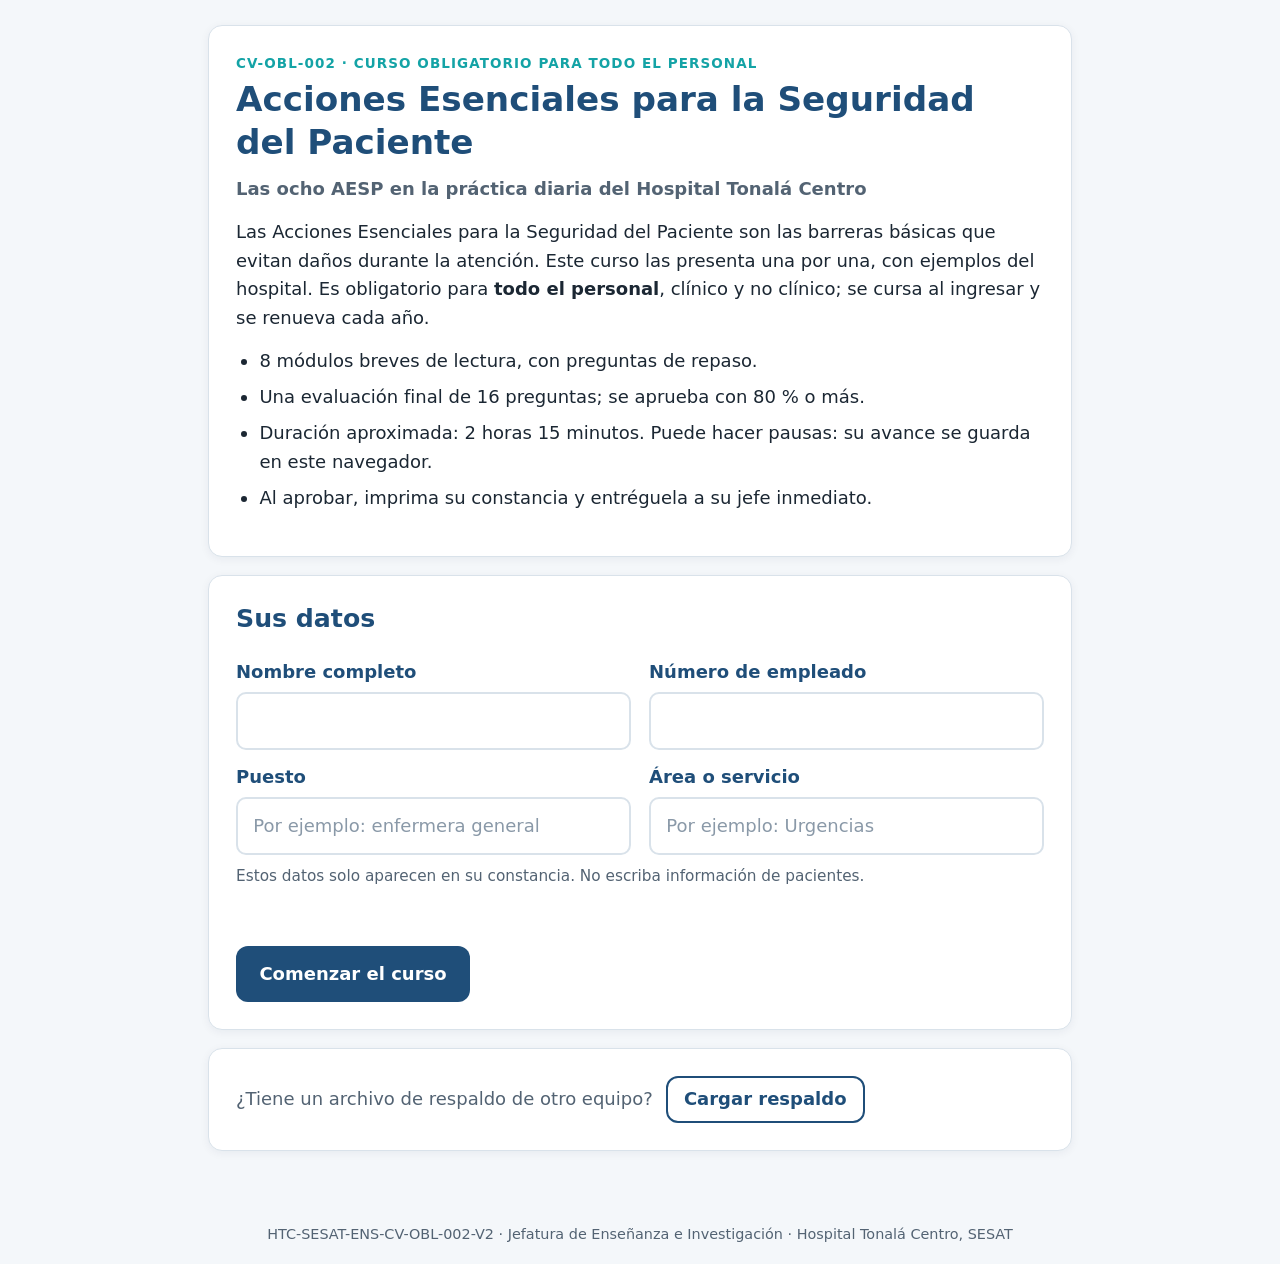
==== commit c2bc4011: "Add files via upload" ====
--- a/cursos/aesp/index.html
+++ b/cursos/aesp/index.html
@@ -3,2374 +3,1592 @@
 <head>
 <meta charset="utf-8">
 <meta name="viewport" content="width=device-width, initial-scale=1">
-<title>MISIÓN AESP: Cero daños evitables · CV-OBL-002</title>
-<meta name="description" content="Curso CV-OBL-002 Acciones Esenciales para la Seguridad del Paciente (AESP) en formato de juego educativo.">
-<!--
-  MISIÓN AESP: Cero daños evitables — Curso CV-OBL-002
-  Aplicación educativa en un solo archivo (HTML5 + CSS3 + JavaScript puro).
-  Funciona sin conexión ni servidor: abra este archivo en cualquier navegador moderno.
-  Para modificar: CONFIG (criterio de aprobación, puntos, tiempos) está al inicio del motor;
-  los contenidos están en las constantes MISIONES, DIAGNOSTICO, EVALUACION y FUENTES.
--->
+<title>AESP · CV-OBL-002</title>
+<!-- CV-OBL-002 Acciones Esenciales para la Seguridad del Paciente — Hospital Tonalá Centro, SESAT.
+     Archivo único (HTML + CSS + JavaScript), funciona sin servidor.
+     Para editar textos: constantes CURSO, MODULOS, EVALUACION y LISTA. -->
 <style>
-/* ==========================================================================
-   ESTILOS — MISIÓN AESP: Cero daños evitables
-   Paleta: azul institucional, azul petróleo, turquesa y acentos verdes.
-   ========================================================================== */
+/* Cursos virtuales sencillos HTC-SESAT — estilos, fondo claro */
 :root {
-  --azul: #1F4E79;
-  --azul-2: #2D6CA3;
-  --petroleo: #0E5A6B;
-  --turquesa: #14A3A6;
-  --turquesa-claro: #E3F5F5;
-  --verde: #2E9D5B;
-  --verde-claro: #E6F5EC;
-  --rojo: #B83227;
-  --rojo-claro: #FBEAE8;
-  --ambar: #B7791F;
-  --ambar-claro: #FFF5E0;
-  --fondo: #F4F7FA;
-  --tarjeta: #FFFFFF;
-  --borde: #D9E2EA;
-  --texto: #1B2733;
-  --tenue: #536373;
-  --sombra: 0 2px 10px rgba(16, 42, 67, .07);
-  --sombra-2: 0 8px 28px rgba(16, 42, 67, .12);
-  --radio: 14px;
   color-scheme: light;
+  --azul: #1F4E79; --azul2: #2D6CA3; --turq: #14A3A6; --turq-cl: #E3F5F5;
+  --verde: #2E9D5B; --verde-cl: #E6F5EC; --rojo: #B83227; --rojo-cl: #FBEAE8;
+  --ambar-cl: #FFF5E0; --fondo: #F4F7FA; --borde: #D9E2EA; --texto: #1B2733; --tenue: #536373;
 }
 * { box-sizing: border-box; }
-html { font-size: 18px; }
-body {
-  margin: 0; background: var(--fondo); color: var(--texto);
-  font-family: "Segoe UI", system-ui, -apple-system, Roboto, "Helvetica Neue", Arial, sans-serif;
-  line-height: 1.55; -webkit-font-smoothing: antialiased;
-}
+html { font-size: 18px; background: var(--fondo); }
+body { margin: 0; background: var(--fondo); color: var(--texto); font-family: "Segoe UI", system-ui, -apple-system, Roboto, Arial, sans-serif; line-height: 1.6; }
 button, input, select { font: inherit; color: inherit; }
-html, body { background-color: var(--fondo); }
-a { color: var(--azul-2); }
 .oculto { display: none !important; }
-.sr { position: absolute; width: 1px; height: 1px; overflow: hidden; clip: rect(0 0 0 0); white-space: nowrap; }
-:focus-visible { outline: 3px solid var(--turquesa); outline-offset: 2px; }
-
-/* ---------- Encabezado ---------- */
-.barra {
-  position: sticky; top: 0; z-index: 30; background: #fff; border-bottom: 1px solid var(--borde);
-  box-shadow: 0 1px 6px rgba(16,42,67,.05);
-}
-.barra-int { max-width: 1120px; margin: 0 auto; padding: .55rem 1rem; display: flex; align-items: center; gap: .9rem; flex-wrap: wrap; }
-.marca { display: flex; align-items: center; gap: .55rem; font-weight: 800; color: var(--azul); letter-spacing: .02em; font-size: 1rem; white-space: nowrap; }
-.marca .logo { width: 34px; height: 34px; border-radius: 10px; background: linear-gradient(135deg, var(--azul), var(--turquesa)); color: #fff; display: grid; place-items: center; }
-.marca small { display: block; font-weight: 600; color: var(--tenue); font-size: .7rem; letter-spacing: 0; }
-.progreso { flex: 1 1 220px; min-width: 180px; }
-.progreso .etq { display: flex; justify-content: space-between; font-size: .72rem; color: var(--tenue); font-weight: 600; }
-.pbar { height: 10px; background: #E8EEF3; border-radius: 99px; overflow: hidden; }
-.pbar > span { display: block; height: 100%; width: 0; background: linear-gradient(90deg, var(--turquesa), var(--verde)); border-radius: 99px; transition: width .6s ease; }
-.stats { display: flex; gap: .5rem; align-items: center; flex-wrap: wrap; }
-.chip { display: inline-flex; align-items: center; gap: .35rem; background: var(--fondo); border: 1px solid var(--borde); border-radius: 99px; padding: .25rem .7rem; font-size: .82rem; font-weight: 700; color: var(--azul); white-space: nowrap; }
-.chip svg { width: 18px; height: 18px; }
-.chip.pts { background: var(--turquesa-claro); border-color: #BDE6E6; color: var(--petroleo); }
-.btn-ico { display: inline-flex; align-items: center; gap: .35rem; border: 1px solid var(--borde); background: #fff; color: var(--azul); border-radius: 10px; padding: .4rem .7rem; cursor: pointer; font-size: .82rem; font-weight: 700; }
-.btn-ico:hover { background: var(--fondo); }
-.btn-ico svg { width: 18px; height: 18px; }
-
-/* ---------- Contenedor ---------- */
-main { max-width: 1120px; margin: 0 auto; padding: 1.4rem 1rem 3rem; }
-.tarjeta { background: var(--tarjeta); border: 1px solid var(--borde); border-radius: var(--radio); box-shadow: var(--sombra); padding: 1.4rem 1.5rem; }
-.tarjeta + .tarjeta { margin-top: 1rem; }
+:focus-visible { outline: 3px solid var(--turq); outline-offset: 2px; }
+
+header.barra { background: #fff; border-bottom: 1px solid var(--borde); position: sticky; top: 0; z-index: 10; }
+.barra-in { max-width: 900px; margin: 0 auto; padding: .6rem 1rem; display: flex; align-items: center; gap: 1rem; flex-wrap: wrap; }
+.marca { font-weight: 800; color: var(--azul); line-height: 1.2; }
+.marca small { display: block; font-weight: 600; color: var(--tenue); font-size: .72rem; }
+.prog { flex: 1 1 200px; }
+.prog .t { font-size: .75rem; color: var(--tenue); font-weight: 600; }
+.pbar { height: 10px; background: #E5ECF2; border-radius: 99px; overflow: hidden; }
+.pbar span { display: block; height: 100%; width: 0; background: linear-gradient(90deg, var(--turq), var(--verde)); transition: width .5s; }
+
+main { max-width: 900px; margin: 0 auto; padding: 1.4rem 1rem 3rem; }
+.card { background: #fff; border: 1px solid var(--borde); border-radius: 14px; padding: 1.5rem; box-shadow: 0 2px 10px rgba(16,42,67,.06); }
+.card + .card { margin-top: 1rem; }
 h1, h2, h3 { color: var(--azul); line-height: 1.25; margin: 0 0 .6rem; }
-h1 { font-size: 2rem; }
-h2 { font-size: 1.45rem; }
-h3 { font-size: 1.15rem; }
+h1 { font-size: 1.9rem; } h2 { font-size: 1.4rem; } h3 { font-size: 1.12rem; }
 p { margin: 0 0 .8rem; }
+.kicker { text-transform: uppercase; letter-spacing: .08em; font-size: .75rem; font-weight: 800; color: var(--turq); margin-bottom: .2rem; }
 .tenue { color: var(--tenue); }
-.kicker { text-transform: uppercase; letter-spacing: .08em; font-size: .75rem; font-weight: 800; color: var(--turquesa); margin-bottom: .3rem; }
-.fila { display: flex; gap: .7rem; flex-wrap: wrap; align-items: center; }
-.entre { justify-content: space-between; }
-
-/* ---------- Botones ---------- */
-.btn { display: inline-flex; align-items: center; justify-content: center; gap: .45rem; border: 0; border-radius: 12px; padding: .75rem 1.25rem; font-weight: 700; cursor: pointer; font-size: 1rem; transition: transform .08s ease, box-shadow .2s ease, background .2s; min-height: 48px; }
-.btn:active { transform: translateY(1px); }
-.btn svg { width: 20px; height: 20px; }
-.btn-p { background: var(--azul); color: #fff; box-shadow: 0 3px 10px rgba(31,78,121,.25); }
-.btn-p:hover { background: #183F63; }
-.btn-t { background: var(--turquesa); color: #fff; }
-.btn-t:hover { background: #0F8B8E; }
-.btn-s { background: #fff; color: var(--azul); border: 2px solid var(--azul); }
-.btn-s:hover { background: var(--fondo); }
-.btn-pista { background: var(--ambar-claro); color: #7A4F0E; border: 1px solid #F0D49B; }
-.btn-peligro { background: var(--rojo); color: #fff; }
-.btn[disabled] { opacity: .45; cursor: not-allowed; box-shadow: none; }
-
-/* ---------- Bienvenida ---------- */
-.hero { display: grid; grid-template-columns: 1.25fr 1fr; gap: 1.2rem; }
-.hero-izq { background: linear-gradient(140deg, var(--azul) 0%, var(--petroleo) 60%, var(--turquesa) 100%); color: #fff; border-radius: var(--radio); padding: 2rem; box-shadow: var(--sombra-2); position: relative; overflow: hidden; }
-.hero-izq h1 { color: #fff; font-size: 2.3rem; }
-.hero-izq .sub { font-size: 1.15rem; opacity: .95; }
-.hero-izq .meta { display: flex; flex-wrap: wrap; gap: .5rem; margin-top: 1.2rem; }
-.hero-izq .meta span { background: rgba(255,255,255,.14); border: 1px solid rgba(255,255,255,.25); border-radius: 99px; padding: .3rem .8rem; font-size: .85rem; font-weight: 600; }
-.hero-izq .deco { position: absolute; right: -40px; bottom: -40px; width: 220px; height: 220px; opacity: .12; }
-label { font-weight: 700; color: var(--azul); display: block; margin-bottom: .35rem; }
-input[type=text] { width: 100%; border: 2px solid var(--borde); border-radius: 12px; padding: .75rem .9rem; font-size: 1.05rem; background: #fff; color: var(--texto); -webkit-text-fill-color: var(--texto); caret-color: var(--azul); }
-input[type=text]::placeholder { color: #8A99A8; -webkit-text-fill-color: #8A99A8; opacity: 1; }
-input[type=text]:focus { border-color: var(--turquesa); outline: none; }
-.aviso { font-size: .85rem; color: var(--tenue); margin-top: .4rem; }
-.reglas { display: grid; grid-template-columns: repeat(auto-fit, minmax(220px, 1fr)); gap: .8rem; }
-.regla { background: var(--fondo); border-radius: 12px; padding: .9rem 1rem; border: 1px solid var(--borde); }
-.regla b { color: var(--azul); }
-table.puntos { width: 100%; border-collapse: collapse; font-size: .92rem; }
-table.puntos td, table.puntos th { padding: .45rem .6rem; border-bottom: 1px solid var(--borde); text-align: left; }
-table.puntos th { color: var(--azul); }
-
-/* ---------- Menú de misiones ---------- */
-.rejilla { display: grid; grid-template-columns: repeat(auto-fill, minmax(250px, 1fr)); gap: 1rem; }
-.mision { background: #fff; border: 1px solid var(--borde); border-radius: var(--radio); padding: 1.1rem 1.15rem; box-shadow: var(--sombra); display: flex; flex-direction: column; gap: .55rem; position: relative; transition: transform .15s, box-shadow .2s; }
-.mision:hover { transform: translateY(-2px); box-shadow: var(--sombra-2); }
-.mision .ico { width: 52px; height: 52px; border-radius: 14px; display: grid; place-items: center; background: var(--turquesa-claro); color: var(--petroleo); }
-.mision .ico svg { width: 30px; height: 30px; }
-.mision.bloq { opacity: .6; }
-.mision.bloq .ico { background: #EEF1F4; color: #8A99A8; }
-.mision.hecha .ico { background: var(--verde-claro); color: var(--verde); }
-.mision h3 { margin: 0; font-size: 1.05rem; }
-.mision > .estado { align-self: flex-start; }
-.mision .num { font-size: .75rem; font-weight: 800; color: var(--turquesa); letter-spacing: .06em; }
-.estado { font-size: .8rem; font-weight: 700; border-radius: 99px; padding: .15rem .6rem; display: inline-block; }
-.estado.e-bloq { background: #EEF1F4; color: #6B7B8A; }
-.estado.e-disp { background: var(--turquesa-claro); color: var(--petroleo); }
-.estado.e-curso { background: var(--ambar-claro); color: #7A4F0E; }
-.estado.e-hecha { background: var(--verde-claro); color: #1E6B3E; }
-.mini { height: 6px; background: #E8EEF3; border-radius: 99px; overflow: hidden; }
-.mini span { display: block; height: 100%; background: var(--turquesa); }
-.mision .pie { margin-top: auto; display: flex; gap: .5rem; flex-wrap: wrap; }
-.mision .pie .btn { padding: .55rem .9rem; min-height: 42px; font-size: .9rem; }
-.mision.especial { background: linear-gradient(140deg, #fff, var(--turquesa-claro)); border-color: #BDE6E6; }
-
-/* ---------- Desafíos ---------- */
-.cabeza-d { display: flex; justify-content: space-between; align-items: center; gap: .8rem; flex-wrap: wrap; margin-bottom: .8rem; }
-.tipo { display: inline-flex; align-items: center; gap: .35rem; background: var(--azul); color: #fff; border-radius: 99px; padding: .25rem .8rem; font-size: .78rem; font-weight: 700; letter-spacing: .03em; }
-.pasos-d { display: flex; gap: .3rem; }
-.pasos-d i { width: 22px; height: 8px; border-radius: 99px; background: #E3E9EF; display: block; }
-.pasos-d i.ok { background: var(--verde); }
-.pasos-d i.mal { background: #E7A39C; }
-.pasos-d i.act { background: var(--turquesa); }
-.escena { background: var(--fondo); border-left: 5px solid var(--turquesa); border-radius: 10px; padding: .9rem 1rem; margin: .4rem 0 1rem; display: flex; gap: .8rem; align-items: flex-start; }
-.escena svg { width: 28px; height: 28px; color: var(--petroleo); flex: none; margin-top: .1rem; }
-.pregunta { font-size: 1.2rem; font-weight: 700; color: var(--texto); margin-bottom: 1rem; }
-.opciones { display: grid; gap: .65rem; }
-.op { text-align: left; background: #fff; border: 2px solid var(--borde); border-radius: 12px; padding: .85rem 1rem; cursor: pointer; display: flex; gap: .8rem; align-items: flex-start; color: var(--texto); font-size: 1rem; min-height: 52px; transition: border-color .15s, background .15s; }
-.op:hover:not([disabled]) { border-color: var(--turquesa); background: #FAFEFE; }
-.op .let { flex: none; width: 30px; height: 30px; border-radius: 8px; background: var(--fondo); color: var(--azul); font-weight: 800; display: grid; place-items: center; font-size: .9rem; }
-.op.sel { border-color: var(--azul); background: #F1F6FB; }
-.op.sel .let { background: var(--azul); color: #fff; }
-.op.bien { border-color: var(--verde); background: var(--verde-claro); }
-.op.bien .let { background: var(--verde); color: #fff; }
-.op.malo { border-color: var(--rojo); background: var(--rojo-claro); }
-.op.malo .let { background: var(--rojo); color: #fff; }
+ul.lst { margin: 0 0 .9rem; padding-left: 1.3rem; } ul.lst li { margin-bottom: .4rem; }
+
+.btn { display: inline-flex; align-items: center; justify-content: center; gap: .4rem; border: 0; border-radius: 12px; padding: .75rem 1.3rem; font-weight: 700; cursor: pointer; min-height: 48px; font-size: 1rem; }
+.btn-p { background: var(--azul); color: #fff; } .btn-p:hover { background: #183F63; }
+.btn-s { background: #fff; color: var(--azul); border: 2px solid var(--azul); } .btn-s:hover { background: var(--fondo); }
+.btn-v { background: var(--verde); color: #fff; }
+.btn-x { background: #fff; color: var(--rojo); border: 2px solid #E7B5AF; }
+.btn[disabled] { opacity: .45; cursor: not-allowed; }
+.acc { display: flex; gap: .7rem; flex-wrap: wrap; margin-top: 1.2rem; align-items: center; }
+.acc .der { margin-left: auto; }
+
+label { display: block; font-weight: 700; color: var(--azul); margin: .7rem 0 .3rem; }
+input[type=text], select { width: 100%; border: 2px solid var(--borde); border-radius: 10px; padding: .7rem .85rem; background: #fff; color: var(--texto); -webkit-text-fill-color: var(--texto); }
+input[type=text]:focus, select:focus { border-color: var(--turq); outline: none; }
+input::placeholder { color: #8A99A8; -webkit-text-fill-color: #8A99A8; }
+.campos { display: grid; grid-template-columns: 1fr 1fr; gap: 0 1rem; }
+.aviso { font-size: .85rem; color: var(--tenue); margin-top: .5rem; }
+.error { color: var(--rojo); font-weight: 600; font-size: .9rem; min-height: 1.2rem; margin-top: .4rem; }
+
+.mods { display: grid; gap: .8rem; }
+.mod { display: flex; gap: 1rem; align-items: center; background: #fff; border: 1px solid var(--borde); border-radius: 14px; padding: 1rem 1.1rem; }
+.mod .n { width: 48px; height: 48px; border-radius: 50%; display: grid; place-items: center; font-weight: 800; font-size: 1.2rem; background: var(--turq-cl); color: #0E5A6B; flex: none; }
+.mod.hecho .n { background: var(--verde); color: #fff; }
+.mod.bloq { opacity: .6; }
+.mod .info { flex: 1; min-width: 0; }
+.mod .info b { display: block; color: var(--azul); font-size: 1.05rem; }
+.mod .info small { color: var(--tenue); }
+.estado { display: inline-block; font-size: .78rem; font-weight: 700; border-radius: 99px; padding: .1rem .6rem; margin-top: .2rem; }
+.e-ok { background: var(--verde-cl); color: #1E6B3E; } .e-cur { background: var(--ambar-cl); color: #7A4F0E; } .e-no { background: #EEF1F4; color: #5B6B7A; }
+
+.paso { font-size: .85rem; color: var(--tenue); font-weight: 600; }
+table.t { width: 100%; border-collapse: collapse; margin: .2rem 0 1rem; font-size: .95rem; }
+table.t th { background: var(--azul); color: #fff; text-align: left; padding: .5rem .7rem; }
+table.t td { padding: .5rem .7rem; border-bottom: 1px solid var(--borde); vertical-align: top; }
+table.t tr:nth-child(even) td { background: #F8FAFC; }
+.nota, .alerta, .pend { border-radius: 10px; padding: .8rem 1rem; margin: .4rem 0 1rem; border-left: 5px solid; }
+.nota { background: var(--turq-cl); border-color: var(--turq); }
+.alerta { background: var(--rojo-cl); border-color: var(--rojo); }
+.pend { background: var(--ambar-cl); border-color: #D69E2E; font-size: .9rem; }
+.pend b:first-child { color: #7A4F0E; }
+
+.preg { font-size: 1.12rem; font-weight: 700; margin-bottom: .9rem; }
+.ops { display: grid; gap: .6rem; }
+.op { text-align: left; display: flex; gap: .7rem; align-items: flex-start; background: #fff; border: 2px solid var(--borde); border-radius: 12px; padding: .75rem .9rem; cursor: pointer; min-height: 50px; }
+.op:hover:not([disabled]) { border-color: var(--turq); }
+.op .l { width: 28px; height: 28px; border-radius: 7px; background: var(--fondo); color: var(--azul); display: grid; place-items: center; font-weight: 800; flex: none; font-size: .88rem; }
+.op.sel { border-color: var(--azul); background: #F1F6FB; } .op.sel .l { background: var(--azul); color: #fff; }
+.op.bien { border-color: var(--verde); background: var(--verde-cl); } .op.bien .l { background: var(--verde); color: #fff; }
+.op.mal { border-color: var(--rojo); background: var(--rojo-cl); } .op.mal .l { background: var(--rojo); color: #fff; }
 .op[disabled] { cursor: default; }
-.op.descartada { opacity: .5; text-decoration: line-through; }
-.vf { display: grid; grid-template-columns: 1fr 1fr; gap: .8rem; }
-.vf .op { justify-content: center; font-weight: 800; font-size: 1.1rem; }
-.acciones { display: flex; gap: .7rem; flex-wrap: wrap; margin-top: 1.1rem; align-items: center; }
-.pista-caja { margin-top: .8rem; background: var(--ambar-claro); border: 1px solid #F0D49B; border-radius: 12px; padding: .75rem 1rem; color: #6B440A; display: flex; gap: .6rem; }
-.pista-caja svg { width: 22px; height: 22px; flex: none; }
-
-/* ordenar */
-.lista-orden { list-style: none; margin: 0; padding: 0; display: grid; gap: .55rem; }
-.lista-orden li { display: flex; align-items: center; gap: .6rem; background: #fff; border: 2px solid var(--borde); border-radius: 12px; padding: .55rem .6rem .55rem .8rem; }
-.lista-orden li .n { width: 30px; height: 30px; border-radius: 50%; background: var(--azul); color: #fff; display: grid; place-items: center; font-weight: 800; flex: none; font-size: .9rem; }
-.lista-orden li .t { flex: 1; }
-.lista-orden li .mv { display: flex; flex-direction: column; gap: .2rem; }
-.lista-orden li .mv button { width: 40px; height: 32px; border: 1px solid var(--borde); background: var(--fondo); border-radius: 8px; cursor: pointer; display: grid; place-items: center; color: var(--azul); }
-.lista-orden li .mv button svg { width: 18px; height: 18px; }
-.lista-orden li .mv button[disabled] { opacity: .3; cursor: default; }
-.lista-orden li.bien { border-color: var(--verde); background: var(--verde-claro); }
-.lista-orden li.malo { border-color: var(--rojo); background: var(--rojo-claro); }
-
-/* emparejar */
-.pares { display: grid; gap: .65rem; }
-.par { display: grid; grid-template-columns: 1fr 1fr; gap: .7rem; align-items: center; background: #fff; border: 2px solid var(--borde); border-radius: 12px; padding: .6rem .8rem; }
-.par select { width: 100%; border: 2px solid var(--borde); border-radius: 10px; padding: .55rem .6rem; background: #fff; color: var(--texto); }
-.par.bien { border-color: var(--verde); background: var(--verde-claro); }
-.par.malo { border-color: var(--rojo); background: var(--rojo-claro); }
-.par .corr { grid-column: 1 / -1; font-size: .88rem; color: #1E6B3E; font-weight: 600; }
-
-/* detectar */
-.escena-items { display: grid; gap: .55rem; }
-.it { text-align: left; display: flex; gap: .7rem; align-items: flex-start; background: #fff; border: 2px solid var(--borde); border-radius: 12px; padding: .75rem .9rem; cursor: pointer; color: var(--texto); font-size: 1rem; }
-.it .caja { width: 26px; height: 26px; border: 2px solid #9FB0C0; border-radius: 7px; flex: none; display: grid; place-items: center; background: #fff; }
-.it .caja svg { width: 18px; height: 18px; color: #fff; }
-.it[aria-pressed="true"] { border-color: var(--rojo); background: #FFF7F6; }
-.it[aria-pressed="true"] .caja { background: var(--rojo); border-color: var(--rojo); }
-.it.r-bien { border-color: var(--verde); background: var(--verde-claro); }
-.it.r-malo { border-color: var(--rojo); background: var(--rojo-claro); }
-.it .exp { display: block; font-size: .88rem; color: var(--tenue); margin-top: .25rem; }
-.it[disabled] { cursor: default; }
-
-/* caso ramificado */
-.caso-paso { background: var(--fondo); border-radius: 12px; padding: 1rem; margin-bottom: .8rem; border: 1px solid var(--borde); }
-.caso-paso .et { font-size: .78rem; font-weight: 800; color: var(--turquesa); text-transform: uppercase; letter-spacing: .06em; }
-.consecuencia { background: var(--rojo-claro); border: 1px solid #F1C3BD; border-left: 5px solid var(--rojo); border-radius: 10px; padding: .75rem 1rem; margin: .7rem 0; color: #6E1F17; }
-.acierto-caso { background: var(--verde-claro); border: 1px solid #BFE3CC; border-left: 5px solid var(--verde); border-radius: 10px; padding: .75rem 1rem; margin: .7rem 0; color: #1E5233; }
-
-/* contra reloj */
-.reloj-caja { display: flex; align-items: center; gap: 1rem; margin-bottom: 1rem; }
-.anillo { width: 74px; height: 74px; position: relative; flex: none; }
-.anillo svg { width: 74px; height: 74px; transform: rotate(-90deg); }
-.anillo .num { position: absolute; inset: 0; display: grid; place-items: center; font-weight: 800; font-size: 1.35rem; color: var(--azul); }
-.anillo circle { fill: none; stroke-width: 7; }
-.anillo .fondo { stroke: #E3E9EF; }
-.anillo .frente { stroke: var(--turquesa); stroke-linecap: round; transition: stroke-dashoffset 1s linear; }
-.anillo.urgente .frente { stroke: var(--rojo); }
-
-/* retroalimentación */
-.fb { margin-top: 1.2rem; border-radius: 14px; padding: 1.1rem 1.2rem; border: 1px solid; animation: entra .35s ease; }
-.fb.ok { background: var(--verde-claro); border-color: #BFE3CC; }
-.fb.no { background: var(--rojo-claro); border-color: #F1C3BD; }
-.fb.medio { background: var(--ambar-claro); border-color: #F0D49B; }
-.fb h3 { display: flex; align-items: center; gap: .5rem; margin-bottom: .4rem; }
-.fb.ok h3 { color: #1E6B3E; }
-.fb.no h3 { color: var(--rojo); }
-.fb.medio h3 { color: #7A4F0E; }
-.fb h3 svg { width: 26px; height: 26px; }
-.fb ul { margin: .3rem 0 .4rem; padding-left: 1.2rem; }
-.fb li { margin-bottom: .35rem; }
-.puntos-gan { font-weight: 800; font-size: 1.05rem; }
-.concepto { margin-top: 1rem; background: #fff; border: 2px solid var(--turquesa); border-radius: 14px; padding: 1rem 1.1rem; position: relative; animation: brilla 1s ease; }
-.concepto .et { position: absolute; top: -12px; left: 14px; background: var(--turquesa); color: #fff; font-size: .72rem; font-weight: 800; border-radius: 99px; padding: .15rem .65rem; letter-spacing: .05em; text-transform: uppercase; }
-.concepto h4 { margin: .2rem 0 .3rem; color: var(--petroleo); font-size: 1.05rem; }
-.fuente { display: inline-block; font-size: .72rem; font-weight: 800; padding: .1rem .5rem; border-radius: 6px; margin-top: .3rem; }
-.f-AESP { background: #E4EDF6; color: var(--azul); }
-.f-CSG { background: #E6E3F5; color: #3E3577; }
-.f-OMS { background: var(--turquesa-claro); color: var(--petroleo); }
-.f-General { background: #EEF1F4; color: #46566A; }
-.f-Institucional { background: var(--ambar-claro); color: #7A4F0E; }
-
-/* resúmenes y tablas */
-.kpis { display: grid; grid-template-columns: repeat(auto-fit, minmax(150px, 1fr)); gap: .8rem; margin: 1rem 0; }
-.kpi { background: var(--fondo); border: 1px solid var(--borde); border-radius: 12px; padding: .8rem 1rem; }
-.kpi .v { font-size: 1.6rem; font-weight: 800; color: var(--azul); line-height: 1.1; }
-.kpi .l { font-size: .8rem; color: var(--tenue); font-weight: 600; }
-.lista-check { list-style: none; padding: 0; margin: 0; display: grid; gap: .45rem; }
-.lista-check li { display: flex; gap: .55rem; align-items: flex-start; }
-.lista-check li svg { width: 22px; height: 22px; color: var(--verde); flex: none; margin-top: .15rem; }
-.conceptos-slots { display: grid; grid-template-columns: repeat(auto-fill, minmax(190px, 1fr)); gap: .6rem; }
-.slot { border: 2px dashed var(--borde); border-radius: 12px; padding: .7rem .8rem; font-size: .88rem; color: #8A99A8; display: flex; gap: .5rem; align-items: center; min-height: 56px; }
-.slot svg { width: 20px; height: 20px; flex: none; }
-.slot.on { border-style: solid; border-color: #BDE6E6; background: var(--turquesa-claro); color: var(--petroleo); font-weight: 700; }
-table.tabla { width: 100%; border-collapse: collapse; font-size: .92rem; }
-table.tabla th { background: var(--azul); color: #fff; text-align: left; padding: .55rem .7rem; font-weight: 700; }
-table.tabla td { padding: .55rem .7rem; border-bottom: 1px solid var(--borde); vertical-align: top; }
-table.tabla tr:nth-child(even) td { background: #F8FAFC; }
-.nivel { font-weight: 800; border-radius: 8px; padding: .1rem .5rem; font-size: .82rem; white-space: nowrap; }
-.n-exp { background: var(--verde-claro); color: #1E6B3E; }
-.n-gua { background: var(--turquesa-claro); color: var(--petroleo); }
-.n-pro { background: var(--ambar-claro); color: #7A4F0E; }
-.n-ref { background: var(--rojo-claro); color: var(--rojo); }
-.insignias { display: grid; grid-template-columns: repeat(auto-fill, minmax(150px, 1fr)); gap: .7rem; }
-.ins { text-align: center; border: 1px solid var(--borde); border-radius: 14px; padding: .9rem .6rem; background: #fff; }
-.ins .med { width: 56px; height: 56px; margin: 0 auto .4rem; border-radius: 50%; display: grid; place-items: center; background: linear-gradient(135deg, var(--turquesa), var(--verde)); color: #fff; }
-.ins .med svg { width: 30px; height: 30px; }
-.ins.off { opacity: .45; filter: grayscale(1); }
-.ins b { display: block; font-size: .88rem; color: var(--azul); }
-.ins small { color: var(--tenue); font-size: .75rem; }
-
-/* modales y avisos */
-.velo { position: fixed; inset: 0; background: rgba(16, 32, 48, .45); z-index: 60; display: grid; place-items: center; padding: 1rem; animation: aparece .2s ease; }
-.modal { background: #fff; border-radius: 16px; max-width: 760px; width: 100%; max-height: 88vh; overflow: auto; padding: 1.4rem 1.5rem; box-shadow: var(--sombra-2); }
-.modal .cab { display: flex; justify-content: space-between; align-items: center; gap: 1rem; margin-bottom: .8rem; position: sticky; top: -1.4rem; background: #fff; padding-top: .2rem; }
-.glos-item { border: 1px solid var(--borde); border-radius: 12px; padding: .75rem .9rem; margin-bottom: .55rem; }
-.glos-item h4 { margin: 0 0 .2rem; color: var(--petroleo); }
-.glos-item p { margin: 0; font-size: .95rem; }
-.toast { position: fixed; right: 1rem; bottom: 1rem; z-index: 70; background: #fff; border: 2px solid var(--verde); border-radius: 14px; padding: .8rem 1rem; box-shadow: var(--sombra-2); display: flex; gap: .7rem; align-items: center; max-width: 340px; animation: sube .4s ease; }
-.toast .med { width: 44px; height: 44px; border-radius: 50%; background: linear-gradient(135deg, var(--turquesa), var(--verde)); color: #fff; display: grid; place-items: center; flex: none; }
-.toast .med svg { width: 24px; height: 24px; }
-.toast b { color: var(--azul); display: block; }
-.toast small { color: var(--tenue); }
-.pts-flota { position: fixed; z-index: 75; font-weight: 800; color: var(--verde); font-size: 1.4rem; pointer-events: none; animation: flota 1.2s ease forwards; }
-
-footer { text-align: center; color: var(--tenue); font-size: .8rem; padding: 1rem; border-top: 1px solid var(--borde); background: #fff; }
-
-/* estado del guardado */
-.chip-g.g-nube { background: var(--verde-claro); border-color: #BFE3CC; color: #1E6B3E; }
-.chip-g.g-local { background: var(--ambar-claro); border-color: #F0D49B; color: #7A4F0E; }
-.chip-g.g-no { background: var(--rojo-claro); border-color: #F1C3BD; color: var(--rojo); }
-@keyframes carga { from { width: 15%; } to { width: 85%; } }
-
-/* animaciones */
-@keyframes entra { from { opacity: 0; transform: translateY(6px); } to { opacity: 1; transform: none; } }
-@keyframes aparece { from { opacity: 0; } to { opacity: 1; } }
-@keyframes sube { from { opacity: 0; transform: translateY(20px); } to { opacity: 1; transform: none; } }
-@keyframes brilla { 0% { box-shadow: 0 0 0 0 rgba(20,163,166,.45); } 100% { box-shadow: 0 0 0 14px rgba(20,163,166,0); } }
-@keyframes flota { 0% { opacity: 0; transform: translateY(0); } 20% { opacity: 1; } 100% { opacity: 0; transform: translateY(-50px); } }
-@media (prefers-reduced-motion: reduce) { *, *::before, *::after { animation: none !important; transition: none !important; } }
-
-/* ---------- Adaptación a pantallas ---------- */
-@media (max-width: 860px) {
-  .hero { grid-template-columns: 1fr; }
-  .hero-izq h1 { font-size: 1.85rem; }
-}
+.fb { margin-top: 1rem; border-radius: 12px; padding: .9rem 1rem; }
+.fb.ok { background: var(--verde-cl); color: #1E5233; } .fb.no { background: var(--rojo-cl); color: #6E1F17; }
+.evq { border-top: 1px solid var(--borde); padding-top: 1.1rem; margin-top: 1.1rem; }
+.evq:first-of-type { border-top: 0; margin-top: 0; padding-top: 0; }
+.resultado { text-align: center; padding: 1rem 0; }
+.resultado .cal { font-size: 3rem; font-weight: 800; line-height: 1; }
+.cal.ok { color: var(--verde); } .cal.no { color: var(--rojo); }
+
+ol.pasos { counter-reset: p; list-style: none; margin: 0 0 1rem; padding: 0; }
+ol.pasos li { counter-increment: p; position: relative; padding: .55rem .7rem .55rem 3rem; border-bottom: 1px solid var(--borde); }
+ol.pasos li::before { content: counter(p); position: absolute; left: .4rem; top: .45rem; width: 1.9rem; height: 1.9rem; border-radius: 50%; background: var(--turq-cl); color: #0E5A6B; font-weight: 800; display: grid; place-items: center; font-size: .9rem; }
+.reloj { display: flex; gap: 1rem; align-items: center; justify-content: space-between; flex-wrap: wrap; background: #F1F6FB; border: 2px dashed #9DB8D3; border-radius: 12px; padding: .9rem 1rem; margin: .4rem 0 1rem; }
+.reloj > div:first-child { flex: 1 1 260px; font-size: .95rem; }
+.reloj-c { display: flex; align-items: center; gap: .8rem; }
+.reloj .seg { font-size: 1.8rem; font-weight: 800; color: var(--azul); min-width: 4.5rem; text-align: center; font-variant-numeric: tabular-nums; }
+.reloj.corre { border-color: var(--turq); background: var(--turq-cl); }
+.reloj.fin { border-color: var(--verde); background: var(--verde-cl); } .reloj.fin .seg { color: var(--verde); font-size: 1.3rem; }
+
+/* constancia */
+.comp h1 { font-size: 1.5rem; text-align: center; }
+.comp .inst { text-align: center; color: var(--tenue); margin-bottom: 1rem; }
+.chk { display: flex; gap: .6rem; align-items: flex-start; padding: .3rem 0; border-bottom: 1px dashed var(--borde); font-size: .95rem; }
+.chk .c { width: 18px; height: 18px; border: 2px solid #7F8C99; border-radius: 4px; flex: none; margin-top: .2rem; }
+.firmas { display: grid; grid-template-columns: repeat(3, 1fr); gap: 1.2rem; margin-top: 2.5rem; text-align: center; font-size: .85rem; }
+.firmas div { border-top: 1px solid #555; padding-top: .3rem; }
+
+footer { text-align: center; color: var(--tenue); font-size: .8rem; padding: 1rem; }
+.toast { position: fixed; left: 50%; bottom: 1.2rem; transform: translateX(-50%); background: var(--azul); color: #fff; padding: .7rem 1.1rem; border-radius: 10px; z-index: 30; box-shadow: 0 6px 20px rgba(0,0,0,.18); max-width: 90vw; }
+.velo { position: fixed; inset: 0; background: rgba(16,32,48,.45); display: grid; place-items: center; padding: 1rem; z-index: 40; }
+.modal { background: #fff; border-radius: 14px; padding: 1.4rem; max-width: 520px; width: 100%; }
+
 @media (max-width: 640px) {
   html { font-size: 17px; }
-  main { padding: 1rem .75rem 2.5rem; }
-  .tarjeta { padding: 1.1rem 1rem; }
-  .barra-int { gap: .5rem; padding: .5rem .75rem; }
-  .marca small { display: none; }
-  .progreso { order: 3; flex-basis: 100%; }
-  .btn-ico span { display: none; }
-  .par { grid-template-columns: 1fr; }
-  .vf { grid-template-columns: 1fr; }
-  h1 { font-size: 1.6rem; }
-  .pregunta { font-size: 1.1rem; }
-  .acciones .btn { flex: 1 1 auto; }
+  .card { padding: 1.1rem; }
+  .campos { grid-template-columns: 1fr; }
+  .acc .btn { flex: 1 1 auto; } .acc .der { margin-left: 0; }
+  h1 { font-size: 1.55rem; }
+  .firmas { grid-template-columns: 1fr; gap: 2rem; }
+  table.t { font-size: .88rem; }
+  table.t td { overflow-wrap: anywhere; }
+  table.t3 thead { display: none; }
+  table.t3, table.t3 tbody, table.t3 tr, table.t3 td { display: block; width: 100%; }
+  table.t3 tr { border: 1px solid var(--borde); border-radius: 10px; margin-bottom: .7rem; overflow: hidden; }
+  table.t3 td { border-bottom: 1px solid var(--borde); background: #fff !important; }
+  table.t3 td:first-child { background: #F1F6FB !important; }
+  table.t3 td:last-child { border-bottom: 0; }
+  table.t3 td:not(:first-child)::before { content: attr(data-h); display: block; font-size: .72rem; font-weight: 800; text-transform: uppercase; letter-spacing: .05em; color: var(--tenue); }
 }
-
-/* ---------- Impresión del reporte ---------- */
 @media print {
-  html { font-size: 12pt; }
-  body { background: #fff; }
-  .barra, footer, .no-imp, .toast, .velo { display: none !important; }
-  main { max-width: none; padding: 0; }
-  .tarjeta { box-shadow: none; border: 1px solid #ccc; break-inside: avoid; }
-  table.tabla th { background: #1F4E79 !important; color: #fff !important; -webkit-print-color-adjust: exact; print-color-adjust: exact; }
-  .ins .med, .nivel, .kpi { -webkit-print-color-adjust: exact; print-color-adjust: exact; }
-  a { color: #000; text-decoration: none; }
-  a[href^="http"]::after { content: " (" attr(href) ")"; font-size: 9pt; color: #444; word-break: break-all; }
+  html, body { background: #fff; font-size: 11pt; }
+  header.barra, footer, .no-imp, .toast, .reloj { display: none !important; }
+  main { padding: 0; max-width: none; }
+  .card { border: 0; box-shadow: none; padding: 0; }
+  table.t th { background: #1F4E79 !important; color: #fff !important; -webkit-print-color-adjust: exact; print-color-adjust: exact; }
 }
 
-.marca .logo svg { width: 22px; height: 22px; }
 </style>
 </head>
 <body>
-<a href="#app" class="sr">Ir al contenido</a>
-<header class="barra oculto" id="barra">
-  <div class="barra-int">
-    <div class="marca"><span class="logo" data-icon="fall"></span><div>MISIÓN AESP<small>CV-OBL-002 · Cero daños evitables</small></div></div>
-    <div class="progreso">
-      <div class="etq"><span id="bProgT">0 % del curso</span><span id="bMis">0 de 8 misiones</span></div>
-      <div class="pbar" id="bProgBar" role="progressbar" aria-label="Avance del curso" aria-valuemin="0" aria-valuemax="100" aria-valuenow="0"><span id="bProg"></span></div>
-    </div>
-    <div class="stats">
-      <span class="chip pts" title="Puntos acumulados"><span data-ico="star"></span><span id="bPts">0 pts</span></span>
-      <span class="chip" title="Tiempo transcurrido / tiempo estimado"><span data-ico="clock"></span><span id="bReloj">00:00:00</span></span>
-      <button class="btn-ico chip-g" id="bGuardado" title="Estado del guardado"><span>Guardado</span></button>
-      <button class="btn-ico" id="bGlos" data-icon="book" title="Glosario de conceptos" aria-label="Glosario"><span>Glosario</span></button>
-      <button class="btn-ico" id="bApr" data-icon="learn" title="Aprendizajes de misiones anteriores" aria-label="Mis aprendizajes"><span>Mis aprendizajes</span></button>
-      <button class="btn-ico" id="bMenuTop" data-icon="menu" title="Menú de misiones" aria-label="Menú de misiones"><span>Menú</span></button>
-    </div>
-  </div>
-</header>
+<header class="barra oculto" id="barra"><div class="barra-in">
+  <div class="marca">Acciones Esenciales para la Seguridad del Paciente<small>CV-OBL-002 · Hospital Tonalá Centro, SESAT</small></div>
+  <div class="prog"><div class="t" id="ptxt"></div><div class="pbar" role="progressbar" aria-label="Avance del curso" aria-valuemin="0" aria-valuemax="100" aria-valuenow="0"><span id="pbar"></span></div></div>
+</div></header>
 <main id="app"></main>
-<input type="file" id="archivoRespaldo" accept=".json,application/json" class="sr" tabindex="-1" aria-hidden="true">
-<footer>CV-OBL-002 · Acciones Esenciales para la Seguridad del Paciente · Hospital Tonalá Centro, SESAT — Jefatura de Enseñanza e Investigación · Todos los casos clínicos son ficticios.</footer>
+<input type="file" id="archivo" accept=".json,application/json" hidden>
+<footer>HTC-SESAT-ENS-CV-OBL-002-V2 · Jefatura de Enseñanza e Investigación · Hospital Tonalá Centro, SESAT</footer>
 <script>
 /* ==========================================================================
-   DATOS DEL CURSO — MISIONES 1 A 4
-   Convenciones de autoría (el motor baraja las opciones al mostrarlas):
-   - acertijo / primero / dominio: la PRIMERA opción de "ops" es la correcta.
-     Cada opción: [texto, explicación de por qué es correcta o del riesgo que implica].
-   - vf: ok = true | false.
-   - detecta: items = [texto, esError, explicación].
-   - ordena: pasos en el orden correcto.
-   - empareja: pares = [situación, respuesta]; las respuestas pueden repetirse.
-   - caso: pasos = [{txt, ops:[[texto, esSegura, retroalimentación]]}].
-   - reloj: items = [afirmación, verdadera?, explicación]; seg = segundos por reactivo.
-   - concepto: [término, definición, fuente]. Fuente: "AESP" (texto oficial),
-     "CSG" (modelo de certificación), "OMS", "General" (principio general de seguridad)
-     o "Institucional" (lo define la política de cada hospital).
+   CONTENIDO — CV-OBL-002 Acciones Esenciales para la Seguridad del Paciente
+   (versión sencilla con constancia; V2). Fuente única para el curso HTML y el
+   documento de sustento (.docx). El contenido normativo proviene de la V1
+   (Acuerdo CSG AESP, DOF 08/09/2017 y actualización 2023; MOCEBPASS 19.03.26; OMS).
+   Bloques: ["p"] · ["lista"] · ["tabla", encabezados, filas] · ["nota"] · ["alerta"] · ["pendiente"]
+   Preguntas: la PRIMERA opción es la correcta (el curso las baraja al mostrarlas).
    ========================================================================== */
-const MISIONES = [];
-
-/* --------------------------- MISIÓN 1 ----------------------------------- */
-MISIONES.push({
-  id: 1, aesp: "AESP 1", titulo: "Identificación correcta del paciente", icono: "id", min: 16,
-  intro: "Cada acto de atención empieza por saber a quién se atiende. Un error de identificación puede llevar un medicamento, una muestra, una transfusión o una cirugía al paciente equivocado.",
-  objetivo: "Aplicar los dos identificadores —nombre completo y fecha de nacimiento— en todos los momentos críticos de la atención.",
-  escenario: "Turno matutino. En Urgencias hay ingresos simultáneos y en Hospitalización comparten habitación dos pacientes con nombres casi idénticos.",
-  resumen: [
-    "Se identifica al paciente desde que solicita la atención, con nombre completo y fecha de nacimiento (día/mes/año).",
-    "Cama, habitación, servicio, diagnóstico o médico tratante nunca son identificadores.",
-    "La identidad se verifica antes de medicamentos, transfusiones, muestras, procedimientos, traslados, dietas, hemodiálisis y biológicos.",
-    "Paciente desconocido: «Desconocido», género, edad aparente, señas particulares, fecha, hora y forma de ingreso.",
-    "Ante cualquier duda no se realiza el procedimiento hasta corroborar, salvo riesgo para la vida."],
-  desafios: [
-    { tipo: "acertijo", titulo: "Los dos Juan Pérez",
-      esc: "Dos pacientes se llaman Juan Pérez López: uno está en Observación y otro ingresará a quirófano. Usted debe tomar una muestra sanguínea al paciente de Observación.",
-      q: "¿Qué acción evita una identificación equivocada?",
-      ops: [
-        ["Pedirle que diga su nombre completo y su fecha de nacimiento y compararlos con el brazalete y con la solicitud", "Los dos identificadores, comparados contra el brazalete y el documento, distinguen a pacientes homónimos: la fecha de nacimiento es el dato que los diferencia."],
-        ["Confirmar el número de cama de Observación", "La cama no es un identificador: los pacientes cambian de lugar y dos registros pueden apuntar a la misma ubicación."],
-        ["Preguntarle: «¿Usted es Juan Pérez?»", "Una pregunta cerrada invita a confirmar por error; además, los dos pacientes responderían que sí."],
-        ["Verificar el diagnóstico anotado en la solicitud", "El diagnóstico no es un identificador y puede coincidir entre pacientes."]],
-      pista: "Busque el dato que distingue a dos personas con el mismo nombre.",
-      concepto: ["Dos identificadores", "Nombre completo y fecha de nacimiento (día/mes/año), utilizados desde que el paciente solicita la atención y registrados en todos los documentos.", "AESP"] },
-    { tipo: "vf", titulo: "¿Verdadero o falso?",
-      q: "Si el paciente está inconsciente, el número de cama puede usarse como identificador.",
-      ok: false,
-      exp: "Falso. La cama, la habitación o el servicio nunca identifican. En un paciente inconsciente los datos se confirman con el familiar o acompañante, o con los medios de verificación del expediente; si se desconoce su identidad se registra como «Desconocido».",
-      pista: "Piense en qué ocurre cuando el paciente se traslada a otra cama.",
-      concepto: ["Datos que no identifican", "Número de cama, habitación o servicio; diagnóstico o padecimiento; especialidad; nombre del médico tratante; horario de atención.", "AESP"] },
-    { tipo: "detecta", titulo: "Detecta el error: toma de muestras",
-      esc: "Observe la toma de muestras en un cubículo de Urgencias y marque TODAS las acciones inseguras.",
-      items: [
-        ["La enfermera pide al paciente que diga su nombre completo y su fecha de nacimiento.", false, "Correcto: pregunta abierta con los dos identificadores."],
-        ["Etiquetó los tubos en la central de enfermería, antes de llegar al paciente.", true, "Etiquetar lejos del paciente favorece intercambiar tubos; se etiqueta junto al paciente, después de verificar."],
-        ["La etiqueta del tubo dice «Cubículo 4 – Urgencias».", true, "La ubicación no identifica; la etiqueta lleva nombre completo y fecha de nacimiento."],
-        ["Compara los datos del brazalete con los de la solicitud de laboratorio.", false, "Correcto: se cotejan el paciente, el brazalete y el documento."],
-        ["Retiró el brazalete porque estorbaba para la punción y lo dejó sobre el buró.", true, "Si el brazalete se retira para un procedimiento, se vuelve a colocar al terminar."],
-        ["Registra en el expediente la hora de la toma.", false, "Correcto: registro oportuno."]],
-      pista: "Hay tres acciones inseguras: revise dónde y con qué datos se etiqueta, y qué pasó con el brazalete.",
-      concepto: ["Verificación en la toma de muestras", "Antes de tomar muestras se comparan los dos identificadores con el brazalete y la solicitud; las etiquetas llevan nombre completo y fecha de nacimiento y se colocan junto al paciente.", "AESP"] },
-    { tipo: "primero", titulo: "¿Qué haría primero?",
-      esc: "Llega en ambulancia un hombre inconsciente, sin documentos ni acompañante. Requiere atención inmediata.",
-      q: "En relación con su identificación, ¿qué hace primero?",
-      ops: [
-        ["Iniciar la atención y registrarlo como «Desconocido», con género, edad aparente, señas particulares, fecha, hora y forma de ingreso", "La atención no se retrasa y el registro estandarizado permite rastrearlo hasta conocer su identidad."],
-        ["Esperar a que llegue un familiar para registrarlo", "Retrasar la atención pone en riesgo la vida; la identificación provisional existe precisamente para estos casos."],
-        ["Asignarle un nombre ficticio fácil de recordar", "Un nombre inventado puede confundirse con el de otro paciente real; el formato establecido es «Desconocido»."],
-        ["Identificarlo con el número del cubículo", "La ubicación no es un identificador."]],
-      pista: "La atención no puede esperar, pero el registro tampoco puede improvisarse.",
-      concepto: ["Paciente desconocido", "Se registra «Desconocido», género, edad aparente, señas particulares, fecha y hora de ingreso y forma de ingreso; en un arribo masivo se agrega un número progresivo.", "AESP"] },
-    { tipo: "ordena", titulo: "Ordena los pasos",
-      q: "Ordene la verificación de identidad antes de administrar un medicamento.",
-      pasos: [
-        "Revisar que la indicación y la etiqueta del medicamento tengan los dos identificadores",
-        "Pedir al paciente que diga su nombre completo y su fecha de nacimiento",
-        "Comparar lo que dice el paciente con su brazalete",
-        "Comparar el brazalete con la etiqueta del medicamento y con la indicación",
-        "Administrar solo si todo coincide y registrar de inmediato"],
-      exp: "La secuencia coteja tres fuentes —paciente, brazalete y documentos— antes de actuar, y cierra con el registro inmediato.",
-      pista: "Primero se revisan los documentos, después se pregunta al paciente y al final se actúa.",
-      concepto: ["Momentos de verificación", "Antes de medicamentos, infusiones, transfusiones, procedimientos, toma de muestras, traslados, dietas, inicio de hemodiálisis, aplicación de biológicos y otros procedimientos de alto riesgo.", "AESP"] },
-    { tipo: "empareja", titulo: "Empareja",
-      q: "Relacione cada situación con la medida de identificación que corresponde.",
-      pares: [
-        ["Recién nacido en la sala de partos", "Dos brazaletes: muñeca derecha y tobillo izquierdo"],
-        ["Arribo masivo de lesionados sin identificación", "«Desconocido» seguido de un número progresivo"],
-        ["Paciente que no puede comunicarse, con familiar presente", "Confirmar los datos con el familiar o acompañante"],
-        ["Nacimiento de gemelos", "Identificador numérico según el orden de nacimiento"]],
-      exp: "Cada situación especial tiene una regla definida en la AESP 1 para no improvisar.",
-      pista: "Dos de las situaciones corresponden a recién nacidos.",
-      concepto: ["Identificación del recién nacido", "Dos brazaletes (muñeca derecha y tobillo izquierdo) con apellidos de la madre, fecha de nacimiento y sexo; en nacimientos múltiples se agrega un número según el orden de nacimiento.", "AESP"] },
-    { tipo: "caso", titulo: "Caso: la transfusión",
-      pasos: [
-        { txt: "Banco de Sangre entrega una unidad de concentrado eritrocitario para la paciente María Elena Ruiz Soto. En la habitación hay dos pacientes; la que está junto a la ventana se llama María Elena Ruiz Sosa.",
-          ops: [
-            ["Antes de conectar, pido a la paciente su nombre completo y fecha de nacimiento y los comparo con el brazalete, la etiqueta de la unidad y la indicación", true, "Decisión segura: los dos identificadores contra tres fuentes distinguen apellidos casi idénticos."],
-            ["Voy a la cama de la ventana, porque así me lo indicó el turno anterior", false, "Consecuencia simulada: la unidad se conecta a la paciente Ruiz Sosa. Una transfusión incompatible puede provocar una reacción hemolítica grave. Una indicación de ubicación no sustituye la verificación."],
-            ["Pregunto en voz alta: «¿María Elena Ruiz?» y espero respuesta", false, "Consecuencia simulada: ambas pacientes podrían responder que sí. Use una pregunta abierta y la fecha de nacimiento."]] },
-        { txt: "La fecha de nacimiento que dice la paciente no coincide con la de la etiqueta de la unidad. La paciente está estable.",
-          ops: [
-            ["No inicio la transfusión, aviso al médico y a Banco de Sangre y aclaro la discrepancia", true, "Decisión segura: ante cualquier duda no se realiza el procedimiento hasta corroborar."],
-            ["Inicio la transfusión, porque el nombre sí coincide", false, "Consecuencia simulada: el nombre coincide parcialmente con el de otra paciente. Una discrepancia en un identificador basta para detenerse."],
-            ["Corrijo a mano la fecha en la etiqueta", false, "Consecuencia simulada: alterar la etiqueta oculta el error y elimina la trazabilidad de la unidad."]] },
-        { txt: "Banco de Sangre confirma que la etiqueta tenía un error de captura y reemite la unidad correctamente identificada.",
-          ops: [
-            ["Además de corregir, notifico la cuasifalla por el mecanismo institucional", true, "Decisión segura: el error no llegó a la paciente, pero revela una vulnerabilidad; es una cuasifalla y se notifica (AESP 7)."],
-            ["Como no pasó nada, no es necesario reportarlo", false, "Consecuencia simulada: sin notificación, el mismo error de captura puede repetirse con otro paciente."]] }],
-      fin: "Caso resuelto: la paciente recibió la unidad correcta y el error de captura quedó notificado para corregir el proceso.",
-      concepto: ["Regla de la duda", "Ante cualquier duda sobre los identificadores no se realiza el procedimiento hasta corroborarlos, salvo que la vida del paciente esté en riesgo.", "AESP"] },
-    { tipo: "acertijo", titulo: "La paciente de siempre",
-      esc: "Una paciente acude a su sesión de hemodiálisis. La enfermera la atiende desde hace dos años.",
-      q: "¿Debe verificar sus identificadores antes de iniciar la sesión?",
-      ops: [
-        ["Sí, en cada sesión, aunque el personal la conozca", "El inicio de la hemodiálisis es un momento de verificación obligatorio; la familiaridad genera exceso de confianza."],
-        ["No, si la enfermera la reconoce visualmente", "El reconocimiento visual falla con homónimos, en cambios de turno o con personal de nuevo ingreso."],
-        ["Solo en la primera sesión de cada mes", "La verificación se realiza antes de cada acto, no por periodos."],
-        ["Solo si cambió de máquina", "La máquina no tiene relación con la identidad de la paciente."]],
-      pista: "La AESP 1 menciona expresamente el inicio de la hemodiálisis.",
-      concepto: ["Exceso de confianza", "Conocer al paciente no sustituye la verificación: los errores de identificación ocurren con pacientes conocidos, homónimos y durante los cambios de turno.", "General"] },
-    { tipo: "reloj", titulo: "Contra reloj", seg: 20,
-      items: [
-        ["La fecha de nacimiento se registra como día/mes/año.", true, "Verdadero: es el formato establecido."],
-        ["Un paciente de consulta externa no requiere identificación porque no está hospitalizado.", false, "Falso: se identifica a todo paciente desde que solicita la atención."],
-        ["Los cadáveres se identifican, al menos, con nombre completo y fecha de nacimiento.", true, "Verdadero: la identificación se mantiene después del fallecimiento."],
-        ["Las sondas y los catéteres pueden rotularse solo con la fecha de instalación.", false, "Falso: sus membretes incluyen también los dos identificadores del paciente."]],
-      concepto: ["Identificación en documentos y dispositivos", "Expediente, solicitudes, resultados, recetas y membretes de soluciones, sondas y catéteres llevan nombre completo y fecha de nacimiento.", "AESP"] }],
-  dominio: [
-    { q: "¿Cuáles son los dos identificadores que establecen las AESP?", ops: [["Nombre completo y fecha de nacimiento", ""], ["Nombre completo y número de cama", ""], ["Número de expediente y diagnóstico", ""], ["Nombre y servicio de hospitalización", ""]], exp: "Los identificadores son nombre completo y fecha de nacimiento (día/mes/año)." },
-    { q: "Se retiró el brazalete para realizar un procedimiento. ¿Qué procede al terminar?", ops: [["Volver a colocarlo", ""], ["Dejarlo retirado hasta el egreso", ""], ["Engraparlo al expediente", ""], ["Sustituirlo por la tarjeta de cabecera", ""]], exp: "El medio de identificación retirado se recoloca al concluir el procedimiento." },
-    { q: "Hay una discrepancia en un identificador y no existe riesgo vital. ¿Qué procede?", ops: [["No realizar el procedimiento hasta corroborar", ""], ["Realizarlo y verificar después", ""], ["Confirmar con el número de cama", ""], ["Confirmar con el nombre del médico tratante", ""]], exp: "Ante cualquier duda no se realiza el procedimiento hasta corroborar los identificadores." }],
-});
-
-/* --------------------------- MISIÓN 2 ----------------------------------- */
-MISIONES.push({
-  id: 2, aesp: "AESP 2", titulo: "Comunicación efectiva", icono: "chat", min: 16,
-  intro: "Una indicación mal escuchada, un resultado crítico que no llega o una entrega de turno incompleta pueden causar daño aunque todos hagan bien su trabajo.",
-  objetivo: "Utilizar los protocolos de comunicación para obtener información correcta, oportuna y completa en indicaciones verbales, resultados críticos y traspasos de pacientes.",
-  escenario: "Turno nocturno en Hospitalización: indicaciones telefónicas, un resultado crítico de laboratorio y la entrega de turno de la mañana.",
-  resumen: [
-    "Indicaciones verbales o telefónicas: Escuchar – Escribir – Leer – Confirmar; quien emitió la indicación la firma en el plazo que fije el hospital.",
-    "En una urgencia: Escuchar – Repetir – Confirmar, y registro en cuanto sea posible.",
-    "Los valores críticos se notifican de inmediato al personal responsable y se registran en el expediente.",
-    "Los traspasos de pacientes se estructuran con SAER: Situación, Antecedentes, Evaluación y Recomendación.",
-    "Prescripción legible, sin abreviaturas, sin enmendaduras; enteros sin «.0»; menores que uno con «0.»"],
-  desafios: [
-    { tipo: "acertijo", titulo: "La llamada de las 03:00",
-      esc: "A las 03:00 h el médico de guardia le indica por teléfono un cambio de dosis de un medicamento intravenoso.",
-      q: "¿Qué hace usted?",
-      ops: [
-        ["La escribo en el formato del expediente, la leo completa en voz alta al médico y espero su confirmación antes de prepararla", "Es el protocolo Escuchar–Escribir–Leer–Confirmar: el emisor detecta cualquier error de comprensión antes de que llegue al paciente."],
-        ["La memorizo y la registro al final del turno", "La memoria falla con el cansancio y las interrupciones; además, sin registro la indicación no es verificable."],
-        ["Le pido que la repita mientras empiezo a prepararla", "Que el emisor repita no garantiza que usted la entendió; quien recibe es quien debe leerla de vuelta."],
-        ["La ejecuto y le pido que la firme cuando pase visita", "Ejecutar sin leer de vuelta y sin confirmación omite la barrera principal del protocolo."]],
-      pista: "La confirmación debe venir de quien emitió la indicación.",
-      concepto: ["Escuchar – Escribir – Leer – Confirmar", "Quien recibe una indicación verbal o telefónica la escucha, la escribe en el formato del expediente y la lee a quien la emitió, que confirma que es correcta.", "AESP"] },
-    { tipo: "primero", titulo: "¿Qué haría primero?",
-      esc: "Durante una reanimación, el médico indica en voz alta un medicamento y su dosis. No hay tiempo de escribir.",
-      q: "¿Cuál es la primera acción segura?",
-      ops: [
-        ["Repetir en voz alta la indicación y esperar la confirmación antes de administrarla", "Es el protocolo Escuchar–Repetir–Confirmar para situaciones de urgencia."],
-        ["Administrar de inmediato para no perder tiempo", "Sin repetición ni confirmación, un error de comprensión llega directamente al paciente."],
-        ["Esperar a que el médico la escriba", "En una urgencia el retraso puede causar daño; el protocolo de urgencia lo resuelve sin esperar."],
-        ["Preguntar a otra enfermera qué entendió", "La confirmación válida es la de quien emitió la indicación."]],
-      pista: "En urgencias se cambia un paso del protocolo habitual.",
-      concepto: ["Escuchar – Repetir – Confirmar", "En urgencias, quien recibe la indicación la repite en voz alta y quien la emitió la confirma antes de ejecutarla; el registro se completa en cuanto la situación lo permite.", "AESP"] },
-    { tipo: "ordena", titulo: "Ordena la entrega SAER",
-      q: "Ordene los componentes de una entrega de paciente con la técnica SAER.",
-      pasos: [
-        "Situación: identificación del paciente, servicio, problema actual y signos vitales",
-        "Antecedentes: motivo y fecha de ingreso, diagnóstico, medicación, alergias y dispositivos",
-        "Evaluación: cómo se valora el problema y su posible causa",
-        "Recomendación: pasos a seguir y tiempos para realizarlos"],
-      exp: "SAER ordena la información de lo inmediato a la acción: qué pasa, de dónde viene, qué se piensa y qué hay que hacer.",
-      pista: "Las iniciales de la técnica dan el orden.",
-      concepto: ["Técnica SAER", "Situación, Antecedentes, Evaluación y Recomendación: estructura estandarizada para el traspaso de pacientes entre profesionales y servicios.", "AESP"] },
-    { tipo: "vf", titulo: "¿Verdadero o falso?",
-      q: "Un valor crítico de laboratorio puede esperar a la visita médica de la mañana si el paciente se ve estable.",
-      ok: false,
-      exp: "Falso. Los valores críticos se notifican de inmediato al personal clínico responsable con el protocolo Escuchar–Escribir–Leer–Confirmar, y quien los recibe los registra en el expediente. La apariencia de estabilidad no descarta el riesgo.",
-      pista: "La palabra clave del protocolo de valores críticos es «inmediato».",
-      concepto: ["Valores críticos", "Resultado de laboratorio, patología o gabinete que indica un riesgo inmediato; se notifica de inmediato y se registra en el expediente. El catálogo de valores críticos lo define cada hospital.", "AESP"] },
-    { tipo: "detecta", titulo: "Detecta el error: la prescripción",
-      esc: "Revise estas anotaciones en una hoja de indicaciones y marque TODAS las que incumplen las reglas de escritura segura.",
-      items: [
-        ["«Insulina rápida 6 U subcutánea»", true, "No se abrevia «unidad»: una «U» puede leerse como 0 o 4."],
-        ["«Dosis: 5.0 mg»", true, "Un entero no lleva «.0»: si no se ve el punto, se lee 50."],
-        ["«Dosis: .5 mg»", true, "Una cantidad menor que uno lleva cero antes del punto (0.5); sin él, se lee 5."],
-        ["Letra legible, sin tachaduras ni enmendaduras", false, "Correcto."],
-        ["«Vía: IV»", true, "No se abrevia la vía: se escribe «intravenosa»."],
-        ["Espacio entre el nombre del medicamento, la dosis y la unidad", false, "Correcto: evita que se fusionen cifras y letras."]],
-      pista: "Revise abreviaturas, ceros y puntos decimales: hay cuatro errores.",
-      concepto: ["Escritura segura de indicaciones", "Sin abreviaturas (unidad, microgramos, día, vías), enteros sin «.0», menores que uno con «0.», millares con coma, sin enmendaduras ni tachaduras.", "AESP"] },
-    { tipo: "empareja", titulo: "Empareja",
-      q: "Relacione cada situación con el protocolo de comunicación que corresponde.",
-      pares: [
-        ["Indicación telefónica en el turno nocturno", "Escuchar – Escribir – Leer – Confirmar"],
-        ["Indicación verbal durante una reanimación", "Escuchar – Repetir – Confirmar"],
-        ["Cambio de turno de enfermería", "Técnica SAER"],
-        ["Potasio crítico informado por el laboratorio", "Notificación inmediata y registro en el expediente"]],
-      exp: "Cada momento de riesgo tiene un protocolo propio.",
-      pista: "La urgencia cambia «Escribir y Leer» por «Repetir».",
-      concepto: ["Momentos críticos de comunicación", "Indicaciones verbales o telefónicas, notificación de valores críticos y traspaso de pacientes (cambio de turno, traslados y referencias).", "AESP"] },
-    { tipo: "caso", titulo: "Caso: la entrega de turno",
-      pasos: [
-        { txt: "Usted recibe a un paciente posoperado. La enfermera saliente tiene prisa y dice: «Todo bien, sin pendientes».",
-          ops: [
-            ["Pido una entrega estructurada con SAER junto a la cama, revisando dispositivos y pendientes", true, "Decisión segura: la entrega estructurada a pie de cama evita omisiones."],
-            ["Acepto y reviso el expediente más tarde", false, "Consecuencia simulada: no se mencionó una alergia registrada ni un resultado pendiente; usted los descubre horas después."],
-            ["Firmo la hoja de entrega sin preguntar", false, "Consecuencia simulada: al firmar asume la responsabilidad de información que no recibió."]] },
-        { txt: "En la entrega se menciona un resultado de laboratorio pendiente que podría ser crítico.",
-          ops: [
-            ["Registro el pendiente y acuerdo a quién se notificará cuando llegue", true, "Decisión segura: el pendiente queda con responsable y ruta de notificación."],
-            ["Supongo que el laboratorio avisará directamente al médico", false, "Consecuencia simulada: el laboratorio llama al servicio y nadie sabe a quién avisar; el resultado se retrasa."]] },
-        { txt: "Dos horas después el laboratorio le llama por teléfono con un valor crítico.",
-          ops: [
-            ["Lo escribo, lo leo de vuelta, confirmo con quien llama, aviso de inmediato al médico y lo registro en el expediente", true, "Decisión segura: notificación inmediata con Escuchar–Escribir–Leer–Confirmar y registro."],
-            ["Lo anoto en un papel y se lo comento al médico cuando pase", false, "Consecuencia simulada: el papel se extravía y el tratamiento se retrasa varias horas."]] }],
-      fin: "Caso resuelto: la información crítica llegó completa, a tiempo y con registro.",
-      concepto: ["Entrega a pie de cama", "La entrega de turno estructurada, junto al paciente y con revisión de dispositivos y pendientes, reduce omisiones de información.", "General"] },
-    { tipo: "acertijo", titulo: "¿Quién firma?",
-      esc: "Una enfermera recibió y ejecutó una indicación telefónica siguiendo el protocolo.",
-      q: "¿Quién debe firmar esa indicación en el expediente?",
-      ops: [
-        ["Quien la emitió, en el plazo que establezca el hospital", "Así se cierra el ciclo transcribir – confirmar – verificar y queda clara la responsabilidad de la indicación."],
-        ["La enfermera que la recibió, en lugar del médico", "Quien recibe registra la indicación, pero no puede asumir la autoría de quien la emitió."],
-        ["El jefe de servicio al día siguiente", "Quien no emitió la indicación no puede validarla."],
-        ["Nadie: las indicaciones verbales no se firman", "Sin firma no hay trazabilidad ni confirmación de la indicación."]],
-      pista: "La responsabilidad de una indicación es de su autor.",
-      concepto: ["Cierre de la indicación verbal", "Quien emitió la indicación la firma en el expediente en el plazo que defina el hospital (transcribir – confirmar – verificar). El plazo es una definición institucional.", "Institucional"] },
-    { tipo: "reloj", titulo: "Contra reloj", seg: 20,
-      items: [
-        ["Un número entero se escribe sin punto decimal ni cero final.", true, "Verdadero: se escribe 5, no 5.0."],
-        ["Una cantidad menor que uno se escribe sin cero inicial (.5).", false, "Falso: se escribe 0.5."],
-        ["En urgencias se usa Escuchar – Repetir – Confirmar.", true, "Verdadero."],
-        ["Las abreviaturas IV, IM y SC son aceptables en la prescripción.", false, "Falso: las vías se escriben completas."]],
-      concepto: ["Comunicación efectiva", "Comunicación oportuna, precisa, completa, inequívoca y comprendida por quien la recibe.", "AESP"] }],
-  dominio: [
-    { q: "En Escuchar–Escribir–Leer–Confirmar, ¿quién confirma que la información es correcta?", ops: [["Quien emitió la indicación", ""], ["Quien recibió la indicación", ""], ["El jefe de servicio", ""], ["El personal de farmacia", ""]], exp: "El emisor confirma lo que el receptor le lee." },
-    { q: "¿Qué significan las siglas SAER?", ops: [["Situación, Antecedentes, Evaluación, Recomendación", ""], ["Signos, Alergias, Exploración, Riesgos", ""], ["Seguimiento, Atención, Egreso, Referencia", ""], ["Síntomas, Análisis, Estudios, Resultados", ""]], exp: "SAER estructura el traspaso de información." },
-    { q: "¿Cómo se escribe correctamente medio miligramo?", ops: [["0.5 mg", ""], [".5 mg", ""], ["0.50 mg", ""], ["½ mg con abreviatura", ""]], exp: "Las cantidades menores que uno llevan cero antes del punto." }],
-});
-
-/* --------------------------- MISIÓN 3 ----------------------------------- */
-MISIONES.push({
-  id: 3, aesp: "AESP 3", titulo: "Seguridad en el proceso de medicación", icono: "pill", min: 18,
-  intro: "Los errores de medicación son una de las principales fuentes de daño evitable. Las barreras actúan en cada etapa: prescripción, almacenamiento, preparación, administración y registro.",
-  objetivo: "Aplicar las barreras de seguridad en el proceso de medicación, con énfasis en medicamentos de alto riesgo y de aspecto o nombre parecido (LASA).",
-  escenario: "Un día en la Unidad de Hemodiálisis y en Hospitalización: heparina, insulinas, electrolitos concentrados y un paciente que ingresa con sus medicamentos de casa.",
-  resumen: [
-    "Alto riesgo con doble verificación: anestésicos, opioides, electrolitos concentrados, insulinas, anticoagulantes parenterales, citotóxicos y radiofármacos.",
-    "Alerta roja para alto riesgo y azul para LASA en el almacenamiento; electrolitos concentrados con código de color.",
-    "Doble verificación: dos personas, de manera independiente, en preparación y administración, con registro.",
-    "Correctos de administración: paciente, medicamento, dosis, vía, velocidad, horario, caducidad del preparado y registro inmediato.",
-    "Prohibido el trasvase; verificar alergias; conciliar los medicamentos en cada transición de la atención."],
-  desafios: [
-    { tipo: "acertijo", titulo: "¿Cuál requiere doble verificación?",
-      esc: "En su carro de medicamentos tiene cuatro indicaciones para el turno.",
-      q: "¿Cuál requiere doble verificación independiente antes de prepararse y de administrarse?",
-      ops: [
-        ["Insulina", "Las insulinas son medicamentos de alto riesgo: un error de dosis puede causar hipoglucemia grave."],
-        ["Paracetamol oral", "No figura entre los medicamentos de alto riesgo que exigen doble verificación."],
-        ["Omeprazol oral", "No figura entre los medicamentos de alto riesgo que exigen doble verificación."],
-        ["Solución salina para irrigación", "No es un medicamento de alto riesgo."]],
-      pista: "Piense en qué medicamento puede causar daño grave con un error pequeño de dosis.",
-      concepto: ["Medicamentos de alto riesgo", "Los que pueden causar daño grave si se usan de forma incorrecta: al menos anestésicos, opioides, electrolitos concentrados, insulinas, anticoagulantes parenterales, citotóxicos y radiofármacos.", "AESP"] },
-    { tipo: "empareja", titulo: "Código de color",
-      q: "Relacione cada electrolito concentrado con el color de su etiqueta.",
-      pares: [
-        ["Cloruro de potasio 14.9 %", "Rojo"],
-        ["Bicarbonato de sodio 7.5 %", "Azul"],
-        ["Sulfato de magnesio 10 %", "Verde"],
-        ["Gluconato de calcio 10 %", "Amarillo"],
-        ["Fosfato de potasio 15 %", "Naranja"]],
-      exp: "El código de color de la AESP 3 ayuda a distinguir ampolletas de aspecto similar. El cloruro de sodio 17.7 % se identifica con blanco.",
-      pista: "El más peligroso de todos, el cloruro de potasio, lleva el color de alerta.",
-      concepto: ["Código de color de electrolitos concentrados", "Cloruro de potasio 14.9 % rojo; bicarbonato de sodio 7.5 % azul; sulfato de magnesio 10 % verde; gluconato de calcio 10 % amarillo; fosfato de potasio 15 % naranja; cloruro de sodio 17.7 % blanco.", "AESP"] },
-    { tipo: "detecta", titulo: "Detecta el error: el almacén del servicio",
-      esc: "Revise el área de almacenamiento de medicamentos del servicio y marque TODAS las condiciones inseguras.",
-      items: [
-        ["Las ampolletas de cloruro de potasio están en el mismo cajón que las de solución fisiológica.", true, "Los electrolitos concentrados se resguardan separados e identificados para evitar confusiones."],
-        ["Los medicamentos de alto riesgo tienen alerta visual roja.", false, "Correcto."],
-        ["Dos medicamentos de nombre parecido están juntos y sin distinción.", true, "Los medicamentos LASA llevan alerta azul y se separan."],
-        ["Hay una jeringa cargada sin etiqueta, preparada por el turno anterior.", true, "Un preparado sin etiqueta no puede verificarse: no se administra."],
-        ["Se lleva control de lotes y fechas de caducidad.", false, "Correcto."],
-        ["Un medicamento se pasó de su envase original a un frasco sin rotular para usarlo después.", true, "Es un trasvase, prohibido por la AESP 3."]],
-      pista: "Hay cuatro condiciones inseguras: piense en separación, alertas, etiquetas y envases.",
-      concepto: ["Prohibición del trasvase", "No se trasvasan medicamentos de su envase original para administrarlos al paciente.", "AESP"] },
-    { tipo: "ordena", titulo: "Ordena el proceso de medicación",
-      q: "Ordene las etapas del proceso de medicación en el hospital.",
-      pasos: ["Prescripción", "Transcripción", "Dispensación", "Preparación", "Administración", "Vigilancia de la respuesta y registro"],
-      exp: "Cada etapa es una oportunidad de error y también una oportunidad de detectar el error de la etapa anterior.",
-      pista: "Empieza con el médico y termina con la vigilancia del paciente.",
-      concepto: ["Proceso de medicación", "Prescripción, transcripción, dispensación, preparación, administración y vigilancia: cada etapa tiene barreras propias y la siguiente puede detectar errores de la anterior.", "General"] },
-    { tipo: "vf", titulo: "¿Verdadero o falso?",
-      q: "La doble verificación se cumple si la misma enfermera revisa dos veces la dosis.",
-      ok: false,
-      exp: "Falso. La doble verificación la realizan dos personas de manera independiente —cada una revisa sin ser influida por la otra— en la preparación y en la administración, y se documenta.",
-      pista: "La palabra clave es «independiente».",
-      concepto: ["Doble verificación independiente", "Dos personas comprueban por separado medicamento, dosis, vía y paciente antes de preparar y antes de administrar un medicamento de alto riesgo, y lo registran.", "AESP"] },
-    { tipo: "primero", titulo: "¿Qué haría primero?",
-      esc: "Va a administrar un antibiótico prescrito. El paciente comenta: «La última vez que me pusieron penicilina me salieron ronchas».",
-      q: "¿Cuál es la primera acción segura?",
-      ops: [
-        ["Suspender la administración, revisar las alergias registradas y avisar al médico antes de continuar", "Una alergia referida debe aclararse antes de administrar; el médico decide la conducta."],
-        ["Administrarlo porque está prescrito", "Una prescripción no elimina el riesgo de anafilaxia si la alergia no se consideró."],
-        ["Administrarlo a goteo más lento", "La velocidad no previene una reacción alérgica."],
-        ["Aplicar un antihistamínico por iniciativa propia y continuar", "Medicar sin indicación agrega otro riesgo y no resuelve la alergia."]],
-      pista: "Antes de actuar, aclare la información nueva.",
-      concepto: ["Verificación de alergias", "Las alergias se corroboran antes de preparar y administrar; una alergia referida que no está registrada se informa al médico antes de continuar.", "AESP"] },
-    { tipo: "caso", titulo: "Caso: los medicamentos de casa",
-      pasos: [
-        { txt: "Ingresa un paciente que en casa toma un anticoagulante oral y un antihipertensivo. En las indicaciones de ingreso solo aparece el antihipertensivo.",
-          ops: [
-            ["Obtengo la lista completa de medicamentos de casa, la comparo con las indicaciones y comunico la diferencia al médico", true, "Decisión segura: es la conciliación de medicamentos; permite saber si la omisión fue intencional."],
-            ["Supongo que el médico lo suspendió a propósito", false, "Consecuencia simulada: la omisión no era intencional; el paciente pasa días sin anticoagulante y aumenta su riesgo de trombosis."],
-            ["Pido al familiar que se lo dé de su casa", false, "Consecuencia simulada: el medicamento se administra sin indicación ni registro y luego se duplica cuando el médico lo indica."]] },
-        { txt: "El médico decide suspender temporalmente el anticoagulante por un procedimiento programado.",
-          ops: [
-            ["Verifico que la decisión quede escrita en el expediente y la comunico en la entrega de turno", true, "Decisión segura: una decisión no registrada se pierde en el siguiente turno."],
-            ["Lo recuerdo y lo comento si alguien pregunta", false, "Consecuencia simulada: el turno siguiente encuentra el medicamento en la lista de casa y lo reinicia por error."]] },
-        { txt: "Llega el egreso del paciente.",
-          ops: [
-            ["Se revisa la lista final y se explica al paciente qué medicamentos debe reanudar y cuáles no", true, "Decisión segura: la conciliación también se realiza en el egreso."],
-            ["Se entrega la receta nueva sin mencionar los medicamentos de casa", false, "Consecuencia simulada: el paciente toma ambos esquemas en casa y se duplica un fármaco."]] }],
-      fin: "Caso resuelto: los medicamentos se conciliaron al ingreso, durante la estancia y al egreso.",
-      concepto: ["Conciliación de medicamentos", "Comparar los medicamentos que el paciente toma con los que se le indican en cada transición (ingreso, traslado, egreso) para detectar omisiones, duplicidades o interacciones. El procedimiento lo define el hospital.", "Institucional"] },
-    { tipo: "acertijo", titulo: "La heparina de Hemodiálisis",
-      esc: "En la Unidad de Hemodiálisis se administra heparina en cada sesión.",
-      q: "¿Cómo debe manejarse?",
-      ops: [
-        ["Como medicamento de alto riesgo, con doble verificación en la preparación y en la administración", "Es un anticoagulante parenteral y, por ello, de alto riesgo."],
-        ["Como medicamento de bajo riesgo, por ser de uso rutinario", "El uso frecuente no reduce el riesgo; favorece el exceso de confianza."],
-        ["Sin verificación, si la prepara la misma enfermera de siempre", "La experiencia no sustituye la verificación independiente."],
-        ["Solo con verificación del médico al final de la sesión", "La verificación debe ocurrir antes de preparar y antes de administrar."]],
-      pista: "Revise la lista de medicamentos de alto riesgo: ¿qué tipo de fármaco es la heparina?",
-      concepto: ["Anticoagulantes parenterales", "Forman parte de los medicamentos de alto riesgo y requieren doble verificación documentada.", "AESP"] },
-    { tipo: "reloj", titulo: "Contra reloj", seg: 20,
-      items: [
-        ["El color rojo identifica a los medicamentos de alto riesgo en el almacenamiento.", true, "Verdadero."],
-        ["El color azul identifica a los medicamentos LASA en el almacenamiento.", true, "Verdadero."],
-        ["El trasvase está permitido si se rotula el nuevo envase.", false, "Falso: está prohibido."],
-        ["La velocidad de infusión es un correcto de administración.", true, "Verdadero."]],
-      concepto: ["Medicamentos LASA", "Medicamentos de aspecto o nombre parecido; se separan, se señalan con alerta azul y se usan recursos tipográficos para distinguir sus nombres.", "AESP"] }],
-  dominio: [
-    { q: "¿Qué color de etiqueta corresponde al cloruro de potasio 14.9 %?", ops: [["Rojo", ""], ["Verde", ""], ["Amarillo", ""], ["Azul", ""]], exp: "Cloruro de potasio 14.9 %: rojo." },
-    { q: "¿En qué consiste la doble verificación?", ops: [["Dos personas revisan de manera independiente la preparación y la administración y lo documentan", ""], ["La misma persona revisa dos veces", ""], ["Farmacia revisa la receta antes de surtirla", ""], ["Se pregunta al paciente si conoce su medicamento", ""]], exp: "La verificación es independiente y documentada." },
-    { q: "¿Cuál de estos es un correcto de administración que NO forma parte de los de preparación?", ops: [["Velocidad de infusión", ""], ["Paciente correcto", ""], ["Medicamento correcto", ""], ["Vía correcta", ""]], exp: "Velocidad, caducidad del preparado y registro inmediato son propios de la administración." }],
-});
-
-/* --------------------------- MISIÓN 4 ----------------------------------- */
-MISIONES.push({
-  id: 4, aesp: "AESP 4", titulo: "Seguridad en los procedimientos", icono: "check", min: 16,
-  intro: "Operar el sitio equivocado, al paciente equivocado o realizar el procedimiento equivocado son eventos centinela que se previenen con pausas sencillas y disciplinadas.",
-  objetivo: "Aplicar el marcado del sitio, la lista de verificación de la seguridad de la cirugía y el tiempo fuera en procedimientos fuera del quirófano.",
-  escenario: "Quirófano y sala de procedimientos: una cirugía programada y la colocación de un catéter para hemodiálisis.",
-  resumen: [
-    "Principio: paciente correcto, procedimiento correcto y sitio correcto.",
-    "Marcado del sitio con una marca estandarizada e inequívoca sobre la piel; nunca una «X».",
-    "Lista de verificación de la OMS en tres fases: entrada (antes de la anestesia), pausa quirúrgica (antes de la incisión) y salida (antes de salir de la sala).",
-    "Tiempo fuera antes de procedimientos invasivos o de alto riesgo fuera del quirófano: transfusiones, hemodiálisis, accesos centrales, biopsias.",
-    "Cualquier integrante del equipo puede y debe detener el procedimiento ante una discrepancia."],
-  desafios: [
-    { tipo: "ordena", titulo: "Ordena la ruta quirúrgica",
-      q: "Ordene los momentos de seguridad de una cirugía programada.",
-      pasos: [
-        "Marcado del sitio con participación del paciente",
-        "Entrada: antes de la inducción de la anestesia",
-        "Pausa quirúrgica: antes de la incisión",
-        "Salida: antes de que el paciente salga de la sala",
-        "Entrega del paciente en recuperación con indicaciones"],
-      exp: "El marcado ocurre antes de entrar a la sala; las tres fases de la lista se aplican en sala y la entrega cierra el proceso.",
-      pista: "La lista de verificación de la OMS tiene tres fases en el orden en que ocurre la cirugía.",
-      concepto: ["Lista de verificación de la seguridad de la cirugía", "Instrumento de la OMS que se aplica en tres fases: entrada, pausa quirúrgica y salida, en todos los procedimientos quirúrgicos.", "OMS"] },
-    { tipo: "empareja", titulo: "¿En qué fase se verifica?",
-      q: "Relacione cada verificación con la fase de la lista en que se realiza.",
-      pares: [
-        ["Identidad, sitio, procedimiento y consentimiento; equipo de anestesia revisado", "Entrada"],
-        ["Presentación del equipo y confirmación en voz alta de paciente, sitio y procedimiento", "Pausa quirúrgica"],
-        ["Profilaxis antibiótica confirmada", "Pausa quirúrgica"],
-        ["Recuento de instrumental, gasas y agujas", "Salida"],
-        ["Etiquetado de las muestras", "Salida"]],
-      exp: "Cada fase revisa lo que podría fallar en el momento siguiente de la cirugía.",
-      pista: "Los recuentos y las muestras se confirman al final.",
-      concepto: ["Pausa quirúrgica", "Momento inmediatamente anterior a la incisión en el que todo el equipo confirma en voz alta paciente, sitio y procedimiento.", "OMS"] },
-    { tipo: "vf", titulo: "¿Verdadero o falso?",
-      q: "El sitio quirúrgico se marca con una «X» para que sea visible.",
-      ok: false,
-      exp: "Falso. Se utiliza una marca estandarizada e inequívoca sobre la piel, que permanezca visible después de la preparación. Una «X» puede interpretarse como «aquí no».",
-      pista: "Una «X» puede significar cosas opuestas.",
-      concepto: ["Marcado del sitio", "Marca estandarizada e inequívoca sobre la piel, realizada por el profesional responsable con participación del paciente cuando es posible. La marca la define el hospital.", "AESP"] },
-    { tipo: "detecta", titulo: "Detecta el error: tiempo fuera",
-      esc: "Se prepara la colocación de un catéter venoso central en Hospitalización. Marque TODAS las acciones inseguras.",
-      items: [
-        ["Se confirma la identidad del paciente con los dos identificadores.", false, "Correcto."],
-        ["El consentimiento informado no está en el expediente, pero se continuará y se firmará después.", true, "El consentimiento se verifica antes de iniciar."],
-        ["No se confirma el lado de la inserción.", true, "El sitio y el lado se confirman en voz alta."],
-        ["Se verifica que el material y el equipo estén completos.", false, "Correcto."],
-        ["Solo el médico participa; la enfermera no debe opinar.", true, "Todo el equipo participa y cualquiera puede detener el procedimiento."],
-        ["El tiempo fuera se registra en el formato.", false, "Correcto."]],
-      pista: "Hay tres acciones inseguras relacionadas con documentos, sitio y participación.",
-      concepto: ["Tiempo fuera", "Pausa antes de un procedimiento invasivo o de alto riesgo fuera del quirófano para confirmar paciente, procedimiento y sitio correctos, y la disponibilidad de documentos y equipo.", "AESP"] },
-    { tipo: "primero", titulo: "¿Qué haría primero?",
-      esc: "Durante la pausa quirúrgica, la instrumentista observa que el estudio de imagen muestra la lesión del lado izquierdo, pero el marcado está en el derecho.",
-      q: "¿Cuál es la primera acción segura?",
-      ops: [
-        ["Detener el procedimiento y aclarar la discrepancia con todo el equipo antes de continuar", "La discrepancia entre estudio y marcado es una señal de alerta de sitio equivocado."],
-        ["Continuar con el lado marcado, porque lo marcó el cirujano", "Una marca puede estar equivocada; por eso existe la pausa."],
-        ["Comentarlo al terminar la cirugía", "Al terminar, el daño ya ocurrió."],
-        ["Remarcar el lado izquierdo sin avisar", "Cambiar el sitio sin consenso del equipo agrega otro error."]],
-      pista: "La pausa sirve exactamente para esto.",
-      concepto: ["Detener ante la duda", "Cualquier integrante del equipo puede y debe detener el procedimiento si detecta una discrepancia, hasta que se aclare.", "AESP"] },
-    { tipo: "acertijo", titulo: "¿Quién puede detenerlo?",
-      esc: "En la pausa de un procedimiento, el camillero que trasladó al paciente nota que este dice que lo operarán de la rodilla contraria.",
-      q: "¿Quién puede pedir que se detenga el procedimiento?",
-      ops: [
-        ["Cualquier integrante del equipo que detecte la discrepancia", "La seguridad depende de que todos puedan hablar; el camillero tiene información valiosa."],
-        ["Solo el cirujano responsable", "Limitar la palabra a una persona elimina barreras."],
-        ["Solo el anestesiólogo", "Cualquier integrante puede hacerlo."],
-        ["Nadie, una vez que el paciente está en la sala", "La pausa existe justamente dentro de la sala."]],
-      pista: "La seguridad del paciente no tiene jerarquías.",
-      concepto: ["Equipo con voz", "Todos los integrantes del equipo, incluido el personal no clínico, tienen la responsabilidad de comunicar un riesgo y detener la actividad.", "General"] },
-    { tipo: "caso", titulo: "Caso: catéter para hemodiálisis",
-      pasos: [
-        { txt: "Se colocará un catéter para hemodiálisis en la sala de procedimientos. El médico está listo y el paciente fue revisado en la mañana.",
-          ops: [
-            ["Realizo el tiempo fuera: confirmamos en voz alta, con el paciente, su identidad, el procedimiento y el sitio", true, "Decisión segura: el tiempo fuera se realiza inmediatamente antes de iniciar, aunque se haya revisado antes."],
-            ["Iniciamos, porque ya se revisó en la mañana", false, "Consecuencia simulada: desde la mañana cambió la indicación de sitio y nadie lo notó."]] },
-        { txt: "El paciente refiere que le dijeron que sería del lado derecho, pero la indicación dice izquierdo.",
-          ops: [
-            ["Detengo, reviso la indicación y el consentimiento y aclaro con el médico responsable", true, "Decisión segura: la discrepancia se aclara antes de continuar."],
-            ["Sigo la indicación escrita sin comentarlo", false, "Consecuencia simulada: la indicación tenía un error de transcripción y se puncionó el lado equivocado."]] },
-        { txt: "Se confirma el lado correcto y se marca el sitio.",
-          ops: [
-            ["Registro el tiempo fuera en el formato y continuamos", true, "Decisión segura: el registro deja evidencia de la verificación."],
-            ["Continuamos sin registrar; lo importante es que se hizo", false, "Consecuencia simulada: en la auditoría no hay evidencia de la verificación y no puede demostrarse el cumplimiento."]] }],
-      fin: "Caso resuelto: procedimiento correcto, en el sitio correcto y con evidencia del tiempo fuera.",
-      concepto: ["Paciente, procedimiento y sitio correctos", "Principio que guía el marcado, la lista de verificación y el tiempo fuera.", "AESP"] },
-    { tipo: "acertijo", titulo: "¿A qué cirugías aplica?",
-      esc: "Un cirujano comenta que la lista de verificación solo es necesaria en cirugías mayores.",
-      q: "¿A qué procedimientos quirúrgicos se aplica la lista de verificación?",
-      ops: [
-        ["A todos los procedimientos quirúrgicos", "Los errores de sitio y de paciente también ocurren en procedimientos breves."],
-        ["Solo a las cirugías mayores", "La complejidad no determina el riesgo de error de sitio."],
-        ["Solo a las cirugías programadas", "Las urgentes también la requieren."],
-        ["Solo cuando el cirujano lo solicita", "No es opcional."]],
-      pista: "No hay excepciones por tamaño de la cirugía.",
-      concepto: ["Aplicación universal de la lista", "La lista de verificación se aplica en todos los procedimientos quirúrgicos.", "AESP"] },
-    { tipo: "reloj", titulo: "Contra reloj", seg: 20,
-      items: [
-        ["La pausa quirúrgica se realiza antes de la incisión.", true, "Verdadero."],
-        ["La entrada se realiza después de la inducción anestésica.", false, "Falso: antes de la inducción."],
-        ["El tiempo fuera aplica a las transfusiones.", true, "Verdadero: es un procedimiento de alto riesgo fuera del quirófano."],
-        ["En la salida se confirma el recuento de gasas.", true, "Verdadero."]],
-      concepto: ["Fase de salida", "Antes de que el paciente salga de la sala: procedimiento realizado, recuentos, etiquetado de muestras, problemas de equipo e indicaciones para la recuperación.", "OMS"] }],
-  dominio: [
-    { q: "¿En qué momento se aplica la fase de «Entrada»?", ops: [["Antes de la inducción de la anestesia", ""], ["Antes de la incisión", ""], ["Antes de salir de la sala", ""], ["Al ingresar al hospital", ""]], exp: "La entrada se realiza antes de inducir la anestesia." },
-    { q: "¿Cómo se marca el sitio quirúrgico?", ops: [["Con una marca estandarizada e inequívoca sobre la piel", ""], ["Con una «X» sobre la zona", ""], ["Con una nota en la hoja de enfermería", ""], ["Con una etiqueta en la bata", ""]], exp: "La marca es estandarizada, inequívoca y visible tras la preparación." },
-    { q: "¿Qué confirma el equipo durante el tiempo fuera?", ops: [["Paciente, procedimiento y sitio correctos", ""], ["Solo la hora de inicio", ""], ["Solo el nombre del médico", ""], ["Solo la disponibilidad de la sala", ""]], exp: "Paciente, procedimiento y sitio correctos." }],
-});
+const CURSO = {
+  clave: "HTC-SESAT-ENS-CV-OBL-002-V2",
+  corta: "CV-OBL-002",
+  titulo: "Acciones Esenciales para la Seguridad del Paciente",
+  subtitulo: "Las ocho AESP en la práctica diaria del Hospital Tonalá Centro",
+  institucion: "Hospital Tonalá Centro, SESAT · Jefatura de Enseñanza e Investigación",
+  duracion: "2 horas 15 minutos",
+  aprobacion: 80,
+  tipo: "Curso obligatorio para todo el personal",
+  presentacion: "Las Acciones Esenciales para la Seguridad del Paciente son las barreras básicas que evitan daños durante la atención. Este curso las presenta una por una, con ejemplos del hospital. Es obligatorio para **todo el personal**, clínico y no clínico; se cursa al ingresar y se renueva cada año.",
+  guardado: "aesp_CV-OBL-002_v2",
+  appId: "AESP_CV-OBL-002",
+  archivo: "AESP",
+  constancia: "Constancia de capacitación en Acciones Esenciales para la Seguridad del Paciente",
+  vigenciaMeses: 12,
+  vigenciaNota: "renuévela antes de su vencimiento",
+  firmas: ["Trabajador(a)", "Jefe(a) inmediato(a)", "Jefatura de Enseñanza e Investigación"],
+  notaConstancia: "Entregue esta constancia firmada a su jefe inmediato. La Jefatura de Enseñanza conserva el registro en la matriz de control de vigencias; la constancia de AESP de todo el personal es requisito del Estándar 19/25 del modelo de certificación.",
+};
+
+const MODULOS = [
+ {
+  "id": 1,
+  "titulo": "Identificación correcta del paciente (AESP 1)",
+  "min": 15,
+  "objetivo": "Aplicar los dos identificadores establecidos —nombre completo y fecha de nacimiento— en todos los momentos críticos de la atención, para prevenir errores que involucran al paciente equivocado.",
+  "paginas": [
+   {
+    "t": "Las ocho Acciones Esenciales",
+    "b": [
+     [
+      "p",
+      "Las **Acciones Esenciales para la Seguridad del Paciente (AESP)** son de implementación obligatoria en todos los establecimientos del Sistema Nacional de Salud, por acuerdo del Consejo de Salubridad General publicado en el Diario Oficial de la Federación el 8 de septiembre de 2017 y actualizado en 2023."
+     ],
+     [
+      "tabla",
+      [
+       "AESP",
+       "Acción"
+      ],
+      [
+       [
+        "**1**",
+        "Identificación correcta del paciente."
+       ],
+       [
+        "**2**",
+        "Comunicación efectiva."
+       ],
+       [
+        "**3**",
+        "Seguridad en el proceso de medicación."
+       ],
+       [
+        "**4**",
+        "Seguridad en los procedimientos."
+       ],
+       [
+        "**5**",
+        "Reducción del riesgo de infecciones asociadas a la atención de la salud."
+       ],
+       [
+        "**6**",
+        "Reducción del riesgo de daño al paciente por causa de caídas."
+       ],
+       [
+        "**7**",
+        "Registro y análisis de eventos centinela, eventos adversos y cuasifallas."
+       ],
+       [
+        "**8**",
+        "Cultura de seguridad del paciente."
+       ]
+      ]
+     ],
+     [
+      "nota",
+      "Cada módulo de este curso desarrolla una AESP. Al final presentará una evaluación y obtendrá su **constancia de capacitación en AESP**, que todo el personal debe tener vigente."
+     ]
+    ]
+   },
+   {
+    "t": "Lo esencial",
+    "b": [
+     [
+      "p",
+      "La identificación correcta es la primera barrera de seguridad de todo el proceso de atención. El personal identifica al paciente **desde el momento en que solicita la atención** y utiliza, como mínimo, **dos identificadores: nombre completo y fecha de nacimiento (día/mes/año)**. Ambos datos deben figurar en todos los documentos que se generan durante la atención: expediente clínico, solicitudes y resultados de laboratorio y gabinete, recetas, membretes y etiquetas."
+     ]
+    ]
+   },
+   {
+    "t": "Lo que nunca debe usarse como identificador",
+    "b": [
+     [
+      "lista",
+      [
+       "Número de cama, de habitación o del servicio.",
+       "Diagnóstico o padecimiento.",
+       "Especialidad, disciplina o nombre del médico tratante.",
+       "Horario de atención."
+      ]
+     ]
+    ]
+   },
+   {
+    "t": "Momentos en que se verifica la identidad",
+    "b": [
+     [
+      "p",
+      "Antes de cada uno de los siguientes actos, el personal compara los dos identificadores del paciente con los del medio de identificación (brazalete, tarjeta de cabecera) y con el documento que respalda el acto:"
+     ],
+     [
+      "lista",
+      [
+       "Administración de cualquier medicamento e instalación de infusiones intravenosas.",
+       "Transfusión de sangre y hemocomponentes.",
+       "Procedimientos médicos o quirúrgicos y toma de muestras para laboratorio, patología o estudios de gabinete.",
+       "Traslados dentro o fuera del establecimiento.",
+       "Dotación de dietas.",
+       "Inicio de la terapia de reemplazo renal con hemodiálisis.",
+       "Aplicación de biológicos.",
+       "Cualquier otro procedimiento invasivo de alto riesgo que defina el establecimiento."
+      ]
+     ]
+    ]
+   },
+   {
+    "t": "Situaciones especiales",
+    "b": [
+     [
+      "lista",
+      [
+       "**Pacientes que no pueden responder** (menores, inconscientes o con barreras de comunicación): los datos se confirman con el familiar, cuidador o acompañante; si no lo hay, con los medios de verificación del expediente.",
+       "**Paciente desconocido:** se registra la palabra «Desconocido», el género, la edad aparente, las señas particulares, la fecha y hora de ingreso y la forma en que ingresó. En un arribo masivo se agrega un número progresivo después de la palabra «Desconocido».",
+       "**Recién nacidos:** inmediatamente después del nacimiento se colocan dos brazaletes —muñeca derecha y tobillo izquierdo— con los apellidos de la madre, la fecha de nacimiento y el sexo. En nacimientos múltiples se añade un identificador numérico según el orden de nacimiento.",
+       "**Retiro del medio de identificación:** si el brazalete se retira para realizar un procedimiento, se vuelve a colocar al terminar.",
+       "**Cadáveres:** se identifican, al menos, con nombre completo y fecha de nacimiento."
+      ]
+     ],
+     [
+      "alerta",
+      "**Regla de seguridad:** Ante cualquier duda sobre los dos identificadores, **no se realiza el procedimiento** hasta corroborarlos. La única excepción es la situación en que la vida del paciente esté en riesgo, en la que se prioriza la atención."
+     ],
+     [
+      "nota",
+      "**Buena práctica:** Pida al paciente que diga su nombre completo y su fecha de nacimiento (pregunta abierta) en lugar de preguntarle «¿Usted es el señor…?». Una pregunta cerrada favorece que el paciente confirme por error un dato ajeno."
+     ],
+     [
+      "nota",
+      "**Caso:** En la Unidad de Hemodiálisis, antes de conectar al paciente a la máquina, la enfermera le pide su nombre completo y su fecha de nacimiento y los compara con el brazalete y con la hoja de registro de la sesión. Si alguno no coincide, la conexión no se inicia hasta aclarar la discrepancia."
+     ],
+     [
+      "pendiente",
+      "Diseño, color y contenido del brazalete y de la tarjeta de cabecera institucionales; procedimiento institucional para paciente desconocido (se sugiere vincularlo al PNO de recepción de Urgencias)."
+     ]
+    ]
+   }
+  ],
+  "repaso": [
+   {
+    "q": "¿Cuáles son los dos identificadores que establecen las AESP?",
+    "ops": [
+     "Nombre completo y fecha de nacimiento",
+     "Nombre completo y número de cama",
+     "Número de expediente y diagnóstico",
+     "Nombre y servicio de hospitalización"
+    ],
+    "exp": "Los dos identificadores obligatorios son nombre completo y fecha de nacimiento (día/mes/año)."
+   },
+   {
+    "q": "Antes de administrar un medicamento surge una duda sobre la identidad del paciente y no hay riesgo vital. ¿Qué procede?",
+    "ops": [
+     "No administrar hasta corroborar los dos identificadores",
+     "Administrar y verificar después",
+     "Confirmar con el número de cama",
+     "Confirmar con el nombre del médico tratante"
+    ],
+    "exp": "Ante cualquier duda no se realiza el procedimiento hasta corroborar los identificadores, salvo riesgo para la vida."
+   }
+  ]
+ },
+ {
+  "id": 2,
+  "titulo": "Comunicación efectiva (AESP 2)",
+  "min": 15,
+  "objetivo": "Utilizar los protocolos de comunicación establecidos para obtener información correcta, oportuna y completa, y reducir errores en indicaciones verbales o telefónicas, en la notificación de valores críticos y durante el traspaso de pacientes.",
+  "paginas": [
+   {
+    "t": "Lo esencial",
+    "b": [
+     [
+      "p",
+      "La comunicación es efectiva cuando es oportuna, precisa, completa, inequívoca y comprendida por quien la recibe. La mayoría de los errores de comunicación ocurren en tres momentos: al emitir o recibir indicaciones de forma verbal o telefónica, al transmitir resultados críticos y al traspasar la responsabilidad de un paciente (cambio de turno, traslado, referencia)."
+     ]
+    ]
+   },
+   {
+    "t": "Indicaciones verbales o telefónicas: Escuchar – Escribir – Leer – Confirmar",
+    "b": [
+     [
+      "lista",
+      [
+       "**Escuchar:** quien recibe la indicación la escucha con atención y completa.",
+       "**Escribir:** quien la recibe la escribe en el formato o bitácora establecido del expediente clínico.",
+       "**Leer:** quien la recibe la lee en voz alta a quien la emitió.",
+       "**Confirmar:** quien la emitió confirma que la información es correcta.",
+       "Se registran los dos identificadores del paciente, el nombre y cargo de quien emitió y de quien recibió la indicación, y la fecha y la hora. Quien emitió la indicación la firma en el expediente en el plazo que establezca el hospital (transcribir – confirmar – verificar)."
+      ]
+     ]
+    ]
+   },
+   {
+    "t": "Situaciones de urgencia: Escuchar – Repetir – Confirmar",
+    "b": [
+     [
+      "p",
+      "Cuando la urgencia no permite escribir en el momento, quien recibe la indicación **la repite en voz alta** y quien la emitió **la confirma** antes de ejecutarla. El registro se completa en cuanto la situación lo permite."
+     ]
+    ]
+   },
+   {
+    "t": "Notificación de valores críticos",
+    "b": [
+     [
+      "p",
+      "El personal de laboratorio, patología o gabinete que identifica un valor crítico lo notifica **de inmediato** al personal clínico responsable del paciente con el protocolo Escuchar–Escribir–Leer–Confirmar; quien lo recibe lo registra en el expediente clínico. En consulta externa, el hospital define cómo se comunica el resultado al paciente."
+     ]
+    ]
+   },
+   {
+    "t": "Traspaso de pacientes con la técnica SAER",
+    "b": [
+     [
+      "tabla",
+      [
+       "Componente",
+       "Contenido mínimo"
+      ],
+      [
+       [
+        "**S** — Situación",
+        "Identificación del paciente (dos identificadores), servicio y problema actual, con signos vitales."
+       ],
+       [
+        "**A** — Antecedentes",
+        "Motivo y fecha de ingreso, historia relevante, diagnóstico, procedimientos, medicación, líquidos, alergias, resultados relevantes y dispositivos invasivos."
+       ],
+       [
+        "**E** — Evaluación",
+        "Cómo se valora el problema actual y su posible causa."
+       ],
+       [
+        "**R** — Recomendación",
+        "Pasos a seguir y tiempos para realizarlos."
+       ]
+      ]
+     ]
+    ]
+   },
+   {
+    "t": "Prescripción y anotaciones en el expediente",
+    "b": [
+     [
+      "lista",
+      [
+       "Letra clara y legible, **sin abreviaturas, sin enmendaduras ni tachaduras**.",
+       "Espacio entre el nombre del medicamento, la dosis y las unidades de dosificación.",
+       "Número entero: sin punto decimal ni cero final (escriba **5**, no 5.0).",
+       "Cantidad menor que uno: con cero antes del punto (escriba **0.5**, no .5).",
+       "Millares: separados con coma (1,000) o con palabra (mil, 1 millón).",
+       "No abreviar, entre otros: unidad, microgramos, día, intravenoso, intramuscular ni subcutáneo."
+      ]
+     ],
+     [
+      "alerta",
+      "**Punto crítico:** Una indicación verbal que no se lee y confirma es una indicación no verificada. Si el emisor no puede confirmarla, no se ejecuta salvo que la vida del paciente esté en riesgo."
+     ],
+     [
+      "nota",
+      "**Caso:** Durante el turno nocturno, el médico indica por teléfono a la enfermera de Hospitalización un cambio de dosis. La enfermera escribe la indicación en el formato, la lee en voz alta completa —medicamento, dosis, vía y frecuencia— y espera la confirmación del médico antes de prepararla. El médico la firma en el expediente al acudir al servicio."
+     ],
+     [
+      "pendiente",
+      "Plazo institucional para que quien emitió una indicación verbal la firme en el expediente; formato o bitácora institucional de indicaciones verbales y de valores críticos; catálogo de valores críticos del laboratorio."
+     ]
+    ]
+   }
+  ],
+  "repaso": [
+   {
+    "q": "¿Cuál es la secuencia correcta para recibir una indicación telefónica?",
+    "ops": [
+     "Escuchar – Escribir – Leer – Confirmar",
+     "Escuchar – Ejecutar – Registrar",
+     "Escribir – Ejecutar – Confirmar",
+     "Escuchar – Confirmar – Ejecutar"
+    ],
+    "exp": "La indicación se escucha, se escribe, se lee al emisor y este la confirma."
+   },
+   {
+    "q": "En una urgencia en la que no es posible escribir la indicación en el momento, ¿qué protocolo se aplica?",
+    "ops": [
+     "Escuchar – Repetir – Confirmar",
+     "Ejecutar y registrar al final del turno",
+     "Escuchar y ejecutar de inmediato",
+     "Esperar a que el médico la escriba"
+    ],
+    "exp": "Quien recibe repite la indicación y quien la emitió la confirma antes de ejecutarla."
+   }
+  ]
+ },
+ {
+  "id": 3,
+  "titulo": "Seguridad en el proceso de medicación (AESP 3)",
+  "min": 15,
+  "objetivo": "Aplicar las barreras de seguridad en la prescripción, almacenamiento, preparación y administración de medicamentos, con énfasis en los medicamentos de alto riesgo y en los de aspecto o nombre parecido (LASA).",
+  "paginas": [
+   {
+    "t": "Lo esencial",
+    "b": [
+     [
+      "p",
+      "Los errores de medicación son una de las principales fuentes de daño evitable. Las AESP establecen barreras en cada etapa del proceso: prescripción legible (AESP 2), almacenamiento seguro, alertas visuales, doble verificación y los correctos de preparación y administración."
+     ]
+    ]
+   },
+   {
+    "t": "Medicamentos de alto riesgo y doble verificación",
+    "b": [
+     [
+      "p",
+      "Son los que tienen mayor probabilidad de causar daño grave cuando se utilizan de forma incorrecta. Requieren **doble verificación documentada en la preparación y en la administración**, y la corroboración de alergias, al menos:"
+     ],
+     [
+      "lista",
+      [
+       "Anestésicos y opioides.",
+       "Electrolitos concentrados.",
+       "Insulinas.",
+       "Anticoagulantes por vía parenteral (por ejemplo, la heparina).",
+       "Citotóxicos y radiofármacos."
+      ]
+     ],
+     [
+      "p",
+      "La doble verificación consiste en que **dos personas, de manera independiente**, comprueben el medicamento, la dosis, la vía y al paciente, y dejen constancia de ello. No es doble verificación que la misma persona revise dos veces."
+     ]
+    ]
+   },
+   {
+    "t": "Alertas visuales y almacenamiento",
+    "b": [
+     [
+      "lista",
+      [
+       "Alerta visual **roja** para medicamentos de alto riesgo y **azul** para medicamentos LASA en el área de almacenamiento.",
+       "En la prescripción se usan recursos tipográficos (por ejemplo, letras mayúsculas resaltadas) para hacer evidente la diferencia entre nombres parecidos.",
+       "Los medicamentos de alto riesgo se resguardan separados, identificados y en condiciones que eviten su confusión."
+      ]
+     ]
+    ]
+   },
+   {
+    "t": "Código de color de los electrolitos concentrados",
+    "b": [
+     [
+      "tabla",
+      [
+       "Electrolito concentrado",
+       "Color de etiqueta"
+      ],
+      [
+       [
+        "Cloruro de potasio 14.9 %",
+        "Rojo"
+       ],
+       [
+        "Bicarbonato de sodio 7.5 %",
+        "Azul"
+       ],
+       [
+        "Sulfato de magnesio 10 %",
+        "Verde"
+       ],
+       [
+        "Gluconato de calcio 10 %",
+        "Amarillo"
+       ],
+       [
+        "Fosfato de potasio 15 %",
+        "Naranja"
+       ],
+       [
+        "Cloruro de sodio 17.7 %",
+        "Blanco"
+       ]
+      ]
+     ]
+    ]
+   },
+   {
+    "t": "Los correctos",
+    "b": [
+     [
+      "tabla",
+      [
+       "Preparación",
+       "Administración"
+      ],
+      [
+       [
+        "Paciente correcto (dos identificadores)",
+        "Paciente correcto (dos identificadores)"
+       ],
+       [
+        "Medicamento correcto",
+        "Medicamento correcto"
+       ],
+       [
+        "Dosis correcta",
+        "Dosis correcta"
+       ],
+       [
+        "Vía correcta",
+        "Vía correcta"
+       ],
+       [
+        "Horario correcto",
+        "Velocidad de infusión correcta"
+       ],
+       [
+        "—",
+        "Horario correcto"
+       ],
+       [
+        "—",
+        "Caducidad una vez preparado (cuando aplique)"
+       ],
+       [
+        "—",
+        "Registro inmediato en la hoja de enfermería"
+       ]
+      ]
+     ],
+     [
+      "alerta",
+      "**Prohibido:** El **trasvase** de medicamentos para administrarlos al paciente. Todo error de medicación —incluido el que se detectó antes de llegar al paciente— se notifica conforme a la AESP 7."
+     ],
+     [
+      "nota",
+      "**Caso:** En la Unidad de Hemodiálisis, la heparina es un anticoagulante parenteral y, por lo tanto, un medicamento de alto riesgo: dos enfermeras verifican de forma independiente la dosis prescrita antes de prepararla y antes de administrarla, y ambas registran la verificación."
+     ],
+     [
+      "pendiente",
+      "Política institucional de resguardo de electrolitos concentrados (servicios autorizados a tenerlos); listado institucional de medicamentos de alto riesgo y LASA vigente; formato de registro de la doble verificación."
+     ]
+    ]
+   }
+  ],
+  "repaso": [
+   {
+    "q": "¿Cuál de los siguientes medicamentos requiere doble verificación?",
+    "ops": [
+     "Insulina",
+     "Paracetamol oral",
+     "Omeprazol oral",
+     "Solución fisiológica al 0.9 % para irrigación"
+    ],
+    "exp": "Las insulinas forman parte de los medicamentos de alto riesgo que requieren doble verificación."
+   },
+   {
+    "q": "¿Qué color de alerta visual identifica a los medicamentos de alto riesgo en el almacenamiento?",
+    "ops": [
+     "Rojo",
+     "Azul",
+     "Verde",
+     "Amarillo"
+    ],
+    "exp": "Rojo para alto riesgo; azul para medicamentos LASA."
+   }
+  ]
+ },
+ {
+  "id": 4,
+  "titulo": "Seguridad en los procedimientos (AESP 4)",
+  "min": 15,
+  "objetivo": "Aplicar el marcado del sitio, la lista de verificación de la seguridad de la cirugía y el tiempo fuera, para prevenir procedimientos en el paciente, el sitio o con el procedimiento equivocado.",
+  "paginas": [
+   {
+    "t": "Lo esencial",
+    "b": [
+     [
+      "p",
+      "Esta acción refuerza prácticas aceptadas internacionalmente para evitar eventos centinela derivados de la práctica quirúrgica y de los procedimientos de alto riesgo que se realizan fuera del quirófano. Su principio es simple: **paciente correcto, procedimiento correcto, sitio correcto**."
+     ]
+    ]
+   },
+   {
+    "t": "Marcado del sitio",
+    "b": [
+     [
+      "lista",
+      [
+       "Se realiza con una **marca estandarizada e inequívoca sobre la piel**; no se utiliza una «X».",
+       "Lo realiza el profesional responsable del procedimiento, con la participación del paciente cuando es posible.",
+       "Debe permanecer visible después de la preparación de la piel."
+      ]
+     ]
+    ]
+   },
+   {
+    "t": "Lista de verificación de la seguridad de la cirugía (OMS) — tres fases",
+    "b": [
+     [
+      "tabla",
+      [
+       "Fase",
+       "Momento",
+       "Ejemplos de lo que se verifica"
+      ],
+      [
+       [
+        "**Entrada**",
+        "Antes de la inducción de la anestesia",
+        "Identidad, sitio, procedimiento y consentimiento; marcado del sitio; verificación del equipo de anestesia; alergias; vía aérea y riesgo de hemorragia."
+       ],
+       [
+        "**Pausa quirúrgica**",
+        "Antes de la incisión",
+        "Presentación del equipo; confirmación en voz alta de paciente, sitio y procedimiento; profilaxis antibiótica; eventos críticos previstos; disponibilidad de estudios de imagen."
+       ],
+       [
+        "**Salida**",
+        "Antes de que el paciente salga de la sala",
+        "Nombre del procedimiento realizado; recuento de instrumental, gasas y agujas; etiquetado de muestras; problemas con el equipo; indicaciones para la recuperación."
+       ]
+      ]
+     ]
+    ]
+   },
+   {
+    "t": "Tiempo fuera en procedimientos fuera del quirófano",
+    "b": [
+     [
+      "p",
+      "Antes de los procedimientos invasivos, críticos o de alto riesgo que se realizan fuera del quirófano —por ejemplo, transfusiones, sesiones de hemodiálisis, colocación de accesos vasculares centrales o de otros dispositivos y biopsias— el equipo hace una pausa para confirmar paciente, procedimiento y sitio correctos, y que estén disponibles los documentos, estudios y equipos necesarios."
+     ],
+     [
+      "alerta",
+      "**Punto crítico:** Cualquier integrante del equipo puede y debe **detener el procedimiento** si detecta una discrepancia. El procedimiento no continúa hasta que se aclara."
+     ],
+     [
+      "nota",
+      "**Caso:** Antes de colocar un catéter para hemodiálisis, el médico, la enfermera y el paciente confirman en voz alta el nombre completo y la fecha de nacimiento, el procedimiento y el sitio de punción; se verifica el consentimiento informado y la disponibilidad del material. La enfermera registra el tiempo fuera en el formato correspondiente."
+     ],
+     [
+      "pendiente",
+      "Marca institucional estandarizada para el sitio quirúrgico; formato institucional de tiempo fuera para procedimientos fuera del quirófano y catálogo de procedimientos a los que aplica."
+     ]
+    ]
+   }
+  ],
+  "repaso": [
+   {
+    "q": "¿Cuáles son las tres fases de la lista de verificación de la seguridad de la cirugía?",
+    "ops": [
+     "Entrada, pausa quirúrgica y salida",
+     "Ingreso, cirugía y egreso",
+     "Preoperatorio, transoperatorio y recuperación",
+     "Valoración, intervención y alta"
+    ],
+    "exp": "La lista de la OMS se aplica en tres fases: entrada, pausa quirúrgica y salida."
+   },
+   {
+    "q": "¿En qué momento se realiza la pausa quirúrgica?",
+    "ops": [
+     "Antes de la incisión",
+     "Antes de la inducción de la anestesia",
+     "Al terminar la sutura",
+     "Al ingresar el paciente a recuperación"
+    ],
+    "exp": "La pausa quirúrgica se hace inmediatamente antes de la incisión."
+   }
+  ]
+ },
+ {
+  "id": 5,
+  "titulo": "Reducción del riesgo de infecciones asociadas a la atención de la salud (IAAS) (AESP 5)",
+  "min": 15,
+  "objetivo": "Realizar la higiene de manos con la técnica y en los momentos que establece la Organización Mundial de la Salud, como acción prioritaria para reducir las IAAS.",
+  "paginas": [
+   {
+    "t": "Lo esencial",
+    "b": [
+     [
+      "p",
+      "La higiene de manos es la medida más eficaz y menos costosa para prevenir las IAAS. Las AESP la establecen como **acción prioritaria** mediante un programa integral basado en la **estrategia multimodal de la OMS**, con un coordinador designado, monitoreo con una herramienta validada (Cédula de monitoreo) y la participación del COCASEP, del CODECIN y de la Unidad de Vigilancia Epidemiológica Hospitalaria."
+     ]
+    ]
+   },
+   {
+    "t": "Los cinco momentos para la higiene de manos",
+    "b": [
+     [
+      "tabla",
+      [
+       "Momento",
+       "Cuándo",
+       "Ejemplo"
+      ],
+      [
+       [
+        "1",
+        "Antes del contacto con el paciente",
+        "Antes de saludarlo, explorarlo o movilizarlo."
+       ],
+       [
+        "2",
+        "Antes de realizar una tarea limpia o aséptica",
+        "Antes de manipular un catéter o preparar un medicamento."
+       ],
+       [
+        "3",
+        "Después del riesgo de exposición a líquidos corporales",
+        "Después de tomar una muestra o desechar orina."
+       ],
+       [
+        "4",
+        "Después del contacto con el paciente",
+        "Al terminar la exploración o la movilización."
+       ],
+       [
+        "5",
+        "Después del contacto con el entorno del paciente",
+        "Después de tocar el barandal, el monitor o la mesa, aunque no se haya tocado al paciente."
+       ]
+      ]
+     ]
+    ]
+   },
+   {
+    "t": "Técnica",
+    "b": [
+     [
+      "lista",
+      [
+       "**Fricción con solución alcoholada:** cuando las manos no están visiblemente sucias; duración de 20 a 30 segundos.",
+       "**Lavado con agua y jabón:** cuando las manos están visiblemente sucias o contaminadas con líquidos corporales; duración de 40 a 60 segundos.",
+       "Uñas cortas y sin uñas artificiales; sin anillos, pulseras ni reloj durante la atención (recomendación de la OMS).",
+       "El uso de guantes **no sustituye** la higiene de manos."
+      ]
+     ],
+     [
+      "nota",
+      "**Todo el personal:** La higiene de manos corresponde a todo el personal que entra en contacto con el paciente o con su entorno, incluidos el personal de limpieza, de alimentación, de camillería y de mantenimiento."
+     ],
+     [
+      "nota",
+      "**Caso:** Una auxiliar de intendencia termina de limpiar la mesa puente de un paciente y pasa a la siguiente unidad. Antes de hacerlo realiza fricción con solución alcoholada: aunque no tocó al paciente, tocó su entorno (momento 5)."
+     ],
+     [
+      "pendiente",
+      "Coordinador institucional del programa de higiene de manos y periodicidad del monitoreo con la Cédula; metas de apego. El contenido amplio se desarrolla en los cursos HTC-SESAT-ENS-CV-OBL-003 (Higiene de manos) y CV-OBL-005 (Prevención y control de IAAS)."
+     ]
+    ]
+   }
+  ],
+  "repaso": [
+   {
+    "q": "¿Cuántos son los momentos para la higiene de manos que establece la OMS?",
+    "ops": [
+     "Cinco",
+     "Tres",
+     "Cuatro",
+     "Siete"
+    ],
+    "exp": "Son cinco momentos."
+   },
+   {
+    "q": "¿Cuánto debe durar la fricción con solución alcoholada?",
+    "ops": [
+     "De 20 a 30 segundos",
+     "De 5 a 10 segundos",
+     "De 40 a 60 segundos",
+     "Más de 2 minutos"
+    ],
+    "exp": "La fricción con solución alcoholada dura de 20 a 30 segundos."
+   }
+  ]
+ },
+ {
+  "id": 6,
+  "titulo": "Reducción del riesgo de daño al paciente por causa de caídas (AESP 6)",
+  "min": 15,
+  "objetivo": "Evaluar y reevaluar el riesgo de caída con la herramienta institucional y aplicar las medidas de prevención que correspondan.",
+  "paginas": [
+   {
+    "t": "Lo esencial",
+    "b": [
+     [
+      "p",
+      "Toda caída puede causar daño, prolongar la estancia y afectar la confianza del paciente. La prevención depende de **evaluar el riesgo en todos los pacientes** con un instrumento validado, **reevaluarlo** cuando cambian las condiciones, aplicar medidas de seguridad y **notificar** cualquier caída."
+     ]
+    ]
+   },
+   {
+    "t": "Cuándo evaluar y reevaluar",
+    "b": [
+     [
+      "lista",
+      [
+       "**Evaluación:** a todos los pacientes, desde el primer contacto.",
+       "**Reevaluación:** en cada cambio de turno, de área o servicio, de estado de salud y de tratamiento farmacológico."
+      ]
+     ]
+    ]
+   },
+   {
+    "t": "Criterios de riesgo que se valoran",
+    "b": [
+     [
+      "lista",
+      [
+       "Limitación física.",
+       "Estado mental alterado.",
+       "Tratamiento farmacológico que aumenta el riesgo (por ejemplo, sedantes, antihipertensivos o diuréticos).",
+       "Problemas de idioma o socioculturales.",
+       "Pacientes sin factores de riesgo evidentes: también reciben las medidas básicas."
+      ]
+     ]
+    ]
+   },
+   {
+    "t": "Medidas básicas de prevención",
+    "b": [
+     [
+      "lista",
+      [
+       "Barandales elevados y frenos activados en camas, camillas y sillas de ruedas.",
+       "Acompañamiento al baño cuando el riesgo lo requiere.",
+       "Timbre de llamado y luz al alcance del paciente; iluminación nocturna.",
+       "Calzado antiderrapante.",
+       "Entorno seguro: pisos secos, sin obstáculos y con señalización de piso mojado (participación del personal de limpieza y de conservación).",
+       "Informar al paciente y a su familia sobre el riesgo y las medidas, y registrarlo."
+      ]
+     ],
+     [
+      "alerta",
+      "**Si ocurre una caída:** Atender al paciente y valorar el daño; informar al médico responsable; **notificar el evento conforme a la AESP 7**; reevaluar el riesgo y reforzar las medidas."
+     ],
+     [
+      "nota",
+      "**Caso:** Al terminar la sesión de hemodiálisis, un paciente puede presentar hipotensión al incorporarse. La enfermera reevalúa el riesgo por cambio en el estado de salud, lo acompaña al ponerse de pie y verifica los frenos del sillón antes de que se levante."
+     ],
+     [
+      "pendiente",
+      "Escala o herramienta validada que adopta el hospital para adultos, pacientes pediátricos y obstétricas; formato de registro de la valoración y de las medidas; identificación visual del paciente con riesgo."
+     ]
+    ]
+   }
+  ],
+  "repaso": [
+   {
+    "q": "¿Cuándo se evalúa por primera vez el riesgo de caída?",
+    "ops": [
+     "Desde el primer contacto con el paciente",
+     "Solo si el paciente tiene más de 65 años",
+     "Al tercer día de estancia",
+     "Solo después de una caída previa"
+    ],
+    "exp": "Se evalúa a todos los pacientes desde el primer contacto."
+   },
+   {
+    "q": "¿En cuál de las siguientes situaciones se reevalúa el riesgo de caída?",
+    "ops": [
+     "En el cambio de turno",
+     "Solo al egreso",
+     "Solo una vez por semana",
+     "Solo si el familiar lo solicita"
+    ],
+    "exp": "Se reevalúa en cada cambio de turno, de área, de estado de salud o de tratamiento."
+   }
+  ]
+ },
+ {
+  "id": 7,
+  "titulo": "Registro y análisis de eventos centinela, eventos adversos y cuasifallas (AESP 7)",
+  "min": 15,
+  "objetivo": "Reconocer y notificar oportunamente los eventos centinela, los eventos adversos y las cuasifallas, y comprender su análisis con enfoque de mejora y no punitivo.",
+  "paginas": [
+   {
+    "t": "Lo esencial",
+    "b": [
+     [
+      "p",
+      "Notificar no es acusar: es la forma en que el hospital aprende de lo que falla en sus procesos. Cada notificación permite detectar riesgos antes de que causen daño."
+     ]
+    ]
+   },
+   {
+    "t": "Definiciones operativas",
+    "b": [
+     [
+      "tabla",
+      [
+       "Término",
+       "Definición"
+      ],
+      [
+       [
+        "**Cuasifalla**",
+        "Desviación de la práctica óptima que no llegó a afectar al paciente porque se interrumpió por una acción planificada, una intervención oportuna o el azar."
+       ],
+       [
+        "**Evento adverso**",
+        "Suceso imprevisto, indeseado o potencialmente peligroso en la atención que llega al paciente."
+       ],
+       [
+        "**Evento centinela**",
+        "Suceso imprevisto que implica la muerte o la pérdida permanente grave de una función, no atribuible al curso natural de la enfermedad o condición del paciente."
+       ]
+      ]
+     ]
+    ]
+   },
+   {
+    "t": "Escenarios que se consideran eventos centinela",
+    "b": [
+     [
+      "lista",
+      [
+       "Muerte imprevista o pérdida permanente de una función no relacionadas con el curso natural de la enfermedad.",
+       "Cirugía en el lugar incorrecto, procedimiento incorrecto o paciente equivocado.",
+       "Muerte materna.",
+       "Transmisión de enfermedad crónica por transfusión o trasplante.",
+       "Suicidio.",
+       "Violación, maltrato u homicidio de un paciente dentro del establecimiento.",
+       "Entrega errónea de un menor o de un cadáver."
+      ]
+     ]
+    ]
+   },
+   {
+    "t": "Cómo funciona el sistema",
+    "b": [
+     [
+      "lista",
+      [
+       "La notificación es **anónima, voluntaria, confidencial y no punitiva**, y se registra en el sistema de la DGCES y en el mecanismo institucional.",
+       "Cada evento centinela se analiza mediante **análisis causa-raíz**, con enfoque multidisciplinario, participación de la dirección y conclusión en un plazo **no mayor a 45 días**.",
+       "Los eventos adversos y las cuasifallas se analizan por **patrones y tendencias al menos dos veces al año**.",
+       "Los resultados se presentan al COCASEP y al personal, y originan acciones de mejora con seguimiento.",
+       "El hospital ofrece atención al personal afectado por un evento adverso grave (**segunda víctima**)."
+      ]
+     ],
+     [
+      "alerta",
+      "**Qué hacer ante un evento:** 1) Atender al paciente y limitar el daño; 2) informar al jefe inmediato y al médico responsable; 3) notificar oportunamente por el mecanismo institucional; 4) registrar en el expediente los hechos y la atención otorgada."
+     ],
+     [
+      "nota",
+      "**Caso:** Durante la preparación de medicamentos, una enfermera detecta que el frasco surtido no corresponde al prescrito y lo cambia antes de administrarlo. El error no llegó al paciente: es una **cuasifalla** y debe notificarse, porque revela una vulnerabilidad en el proceso de surtido."
+     ],
+     [
+      "pendiente",
+      "Formato institucional de notificación y su clave; responsable de la captura en el sistema de la DGCES; procedimiento institucional de atención a segundas víctimas. El contenido amplio se desarrolla en el curso HTC-SESAT-ENS-CV-OBL-004."
+     ]
+    ]
+   }
+  ],
+  "repaso": [
+   {
+    "q": "Un error se detecta y corrige antes de llegar al paciente. ¿Cómo se clasifica?",
+    "ops": [
+     "Cuasifalla",
+     "Evento adverso",
+     "Evento centinela",
+     "No se clasifica ni se notifica"
+    ],
+    "exp": "La cuasifalla no llega al paciente, pero se notifica porque revela una vulnerabilidad."
+   },
+   {
+    "q": "¿Qué caracteriza a un evento centinela?",
+    "ops": [
+     "Muerte o pérdida permanente grave de una función no atribuible a la evolución natural de la enfermedad",
+     "Cualquier retraso en la atención",
+     "Una queja del paciente",
+     "Un error que no llegó al paciente"
+    ],
+    "exp": "El evento centinela exige investigación y respuesta inmediatas."
+   }
+  ]
+ },
+ {
+  "id": 8,
+  "titulo": "Cultura de seguridad del paciente (AESP 8)",
+  "min": 15,
+  "objetivo": "Comprender la medición de la cultura de seguridad del paciente y el papel de cada trabajador en un ambiente de aprendizaje y mejora continua.",
+  "paginas": [
+   {
+    "t": "Lo esencial",
+    "b": [
+     [
+      "p",
+      "La cultura de seguridad es el conjunto de valores, actitudes y conductas que determinan el compromiso de una organización con la seguridad del paciente. Esta acción tiene por objetivo **medir la cultura de seguridad en el ámbito hospitalario** para favorecer la toma de decisiones y establecer acciones de mejora continua del clima de seguridad."
+     ]
+    ]
+   },
+   {
+    "t": "Cómo se mide",
+    "b": [
+     [
+      "lista",
+      [
+       "Con el **cuestionario adaptado por la DGCES** a partir del instrumento de la Agency for Healthcare Research and Quality (AHRQ), que explora doce dimensiones de la cultura de seguridad.",
+       "Puede aplicarse en la plataforma electrónica de la DGCES; la participación del hospital la aprueba el **Comité de Calidad y Seguridad del Paciente (COCASEP)**.",
+       "La medición se realiza de manera periódica —**anual**— y sus resultados se presentan a los directivos y al personal para definir acciones de mejora."
+      ]
+     ]
+    ]
+   },
+   {
+    "t": "Cultura justa",
+    "b": [
+     [
+      "p",
+      "Una cultura justa distingue entre el **error humano** (que se atiende rediseñando el proceso y apoyando a la persona), la **conducta de riesgo** (que se atiende con orientación y entrenamiento) y la **conducta temeraria** (que sí amerita una respuesta disciplinaria conforme a la normativa aplicable). El objetivo es aprender, no buscar culpables."
+     ]
+    ]
+   },
+   {
+    "t": "Lo que se espera de cada trabajador",
+    "b": [
+     [
+      "lista",
+      [
+       "Responder con honestidad la encuesta de cultura de seguridad cuando se aplique.",
+       "Notificar eventos, cuasifallas y condiciones inseguras sin temor.",
+       "Hablar y detener una actividad cuando se identifica un riesgo para el paciente.",
+       "Participar en las acciones de mejora de su servicio."
+      ]
+     ],
+     [
+      "nota",
+      "**Caso:** Un camillero observa que el piso del pasillo está mojado y sin señalización. Coloca el señalamiento disponible, avisa al personal de limpieza y lo notifica como condición insegura. Esa conducta —actuar y comunicar— es la cultura de seguridad en la práctica."
+     ],
+     [
+      "pendiente",
+      "Fecha y responsable de la medición anual de la cultura de seguridad en el hospital; mecanismo de difusión de resultados al personal. La participación en el plan de mejora se desarrolla en el curso HTC-SESAT-ENS-CV-OBL-019."
+     ]
+    ]
+   }
+  ],
+  "repaso": [
+   {
+    "q": "¿Con qué periodicidad se mide la cultura de seguridad del paciente?",
+    "ops": [
+     "Anualmente",
+     "Cada cinco años",
+     "Solo cuando hay un evento centinela",
+     "Solo en la certificación"
+    ],
+    "exp": "La medición es periódica, anual."
+   },
+   {
+    "q": "¿Cuál es el enfoque de una cultura justa?",
+    "ops": [
+     "Aprender del error y mejorar los procesos, sin buscar culpables",
+     "Sancionar todo error",
+     "Ocultar los errores para proteger al hospital",
+     "Notificar solo los eventos con daño grave"
+    ],
+    "exp": "La cultura justa se orienta al aprendizaje."
+   }
+  ]
+ }
+];
+
+/* Evaluación final: 16 reactivos, 2 por AESP. Primera opción = correcta. */
+const EVALUACION = [
+ {
+  "m": 1,
+  "q": "¿Desde qué momento debe identificarse al paciente con los dos identificadores?",
+  "ops": [
+   "Desde que solicita la atención",
+   "Al ingresar a hospitalización",
+   "Antes de un procedimiento quirúrgico",
+   "Al elaborar la nota de egreso"
+  ],
+  "exp": "La identificación inicia desde la solicitud de atención y se mantiene en todo el proceso."
+ },
+ {
+  "m": 1,
+  "q": "¿Cuál de los siguientes datos NO debe usarse como identificador del paciente?",
+  "ops": [
+   "Número de cama",
+   "Nombre completo",
+   "Fecha de nacimiento",
+   "Nombre completo escrito en el brazalete"
+  ],
+  "exp": "Cama, habitación, servicio, diagnóstico o médico tratante nunca son identificadores."
+ },
+ {
+  "m": 2,
+  "q": "En el protocolo Escuchar–Escribir–Leer–Confirmar, ¿quién confirma que la información es correcta?",
+  "ops": [
+   "Quien emitió la indicación",
+   "Quien recibió la indicación",
+   "El jefe del servicio",
+   "El personal de farmacia"
+  ],
+  "exp": "El emisor confirma que lo leído por el receptor corresponde a su indicación."
+ },
+ {
+  "m": 2,
+  "q": "¿Cómo se escribe correctamente una dosis de cinco unidades enteras de un medicamento?",
+  "ops": [
+   "5",
+   "5.0",
+   "05",
+   "5.00"
+  ],
+  "exp": "Los números enteros se escriben sin punto decimal ni cero final."
+ },
+ {
+  "m": 3,
+  "q": "¿Qué color de etiqueta corresponde al cloruro de potasio 14.9 %?",
+  "ops": [
+   "Rojo",
+   "Verde",
+   "Amarillo",
+   "Azul"
+  ],
+  "exp": "Cloruro de potasio 14.9 %: rojo."
+ },
+ {
+  "m": 3,
+  "q": "¿En qué consiste la doble verificación de un medicamento de alto riesgo?",
+  "ops": [
+   "Dos personas comprueban de manera independiente la preparación y la administración y lo documentan",
+   "La misma persona revisa la indicación dos veces",
+   "Farmacia revisa la receta antes de surtirla",
+   "Se pregunta al paciente si conoce su medicamento"
+  ],
+  "exp": "La doble verificación es independiente, la realizan dos personas y se documenta."
+ },
+ {
+  "m": 4,
+  "q": "¿En qué momento se aplica la fase de «Entrada» de la lista de verificación?",
+  "ops": [
+   "Antes de la inducción de la anestesia",
+   "Antes de la incisión",
+   "Antes de que el paciente salga de la sala",
+   "Al ingresar al hospital"
+  ],
+  "exp": "La entrada se realiza antes de inducir la anestesia."
+ },
+ {
+  "m": 4,
+  "q": "¿Cómo debe realizarse el marcado del sitio quirúrgico?",
+  "ops": [
+   "Con una marca estandarizada e inequívoca sobre la piel, sin usar una «X»",
+   "Con una «X» sobre la zona a intervenir",
+   "Con una nota en la hoja de enfermería",
+   "Con una etiqueta en la ropa del paciente"
+  ],
+  "exp": "La marca debe ser estandarizada, inequívoca y visible tras la preparación."
+ },
+ {
+  "m": 5,
+  "q": "¿Cuál es un ejemplo del momento «antes de realizar una tarea limpia o aséptica»?",
+  "ops": [
+   "Antes de manipular un catéter venoso",
+   "Después de tocar el barandal",
+   "Después de retirar un cómodo",
+   "Al terminar la visita médica"
+  ],
+  "exp": "Manipular un catéter es una tarea aséptica."
+ },
+ {
+  "m": 5,
+  "q": "Un trabajador tocó el monitor y el barandal de la cama, pero no al paciente. ¿Debe realizar higiene de manos al alejarse?",
+  "ops": [
+   "Sí, corresponde al momento 5: después del contacto con el entorno del paciente",
+   "No, porque no tocó al paciente",
+   "Solo si se observa suciedad",
+   "Solo si usó guantes"
+  ],
+  "exp": "El entorno del paciente también transmite microorganismos."
+ },
+ {
+  "m": 6,
+  "q": "Un paciente regresa de quirófano todavía bajo efecto de sedación. ¿Qué procede respecto al riesgo de caída?",
+  "ops": [
+   "Reevaluarlo por cambio en el estado de salud",
+   "Conservar la valoración del ingreso",
+   "Esperar al siguiente día",
+   "No evaluarlo porque está en cama"
+  ],
+  "exp": "Un cambio en el estado de salud obliga a reevaluar el riesgo."
+ },
+ {
+  "m": 6,
+  "q": "¿Qué medidas recibe un paciente sin factores de riesgo de caída evidentes?",
+  "ops": [
+   "Las medidas básicas de seguridad",
+   "Ninguna medida",
+   "Sujeción mecánica preventiva",
+   "Restricción total de la movilidad"
+  ],
+  "exp": "Las medidas básicas se aplican a todos los pacientes."
+ },
+ {
+  "m": 7,
+  "q": "¿Qué es un evento adverso?",
+  "ops": [
+   "Un suceso imprevisto e indeseado en la atención que llega al paciente",
+   "Un error que no llegó al paciente",
+   "Una queja administrativa",
+   "Una complicación propia de la evolución natural de la enfermedad"
+  ],
+  "exp": "El evento adverso llega al paciente; la cuasifalla no."
+ },
+ {
+  "m": 7,
+  "q": "¿En qué plazo máximo debe concluirse el análisis causa-raíz de un evento centinela?",
+  "ops": [
+   "45 días",
+   "7 días",
+   "6 meses",
+   "Un año"
+  ],
+  "exp": "El análisis causa-raíz se concluye en un plazo no mayor a 45 días."
+ },
+ {
+  "m": 8,
+  "q": "¿Cuál es el objetivo de la AESP 8?",
+  "ops": [
+   "Medir la cultura de seguridad para tomar decisiones y establecer acciones de mejora del clima de seguridad",
+   "Evaluar el desempeño individual del personal",
+   "Sancionar a los servicios con más eventos",
+   "Sustituir la notificación de eventos"
+  ],
+  "exp": "La medición sirve para orientar la mejora continua."
+ },
+ {
+  "m": 8,
+  "q": "¿Qué instrumento se utiliza para medir la cultura de seguridad?",
+  "ops": [
+   "El cuestionario adaptado por la DGCES a partir del instrumento de la AHRQ",
+   "La cédula de higiene de manos",
+   "La lista de verificación de la cirugía",
+   "La encuesta de satisfacción del usuario"
+  ],
+  "exp": "El cuestionario explora doce dimensiones de la cultura de seguridad."
+ }
+];
+
+if (typeof module !== "undefined") module.exports = { CURSO, MODULOS, EVALUACION };
 
 /* ==========================================================================
-   DATOS DEL CURSO — MISIONES 5 A 8 (mismas convenciones que data1.js)
-   ========================================================================== */
-
-/* --------------------------- MISIÓN 5 ----------------------------------- */
-MISIONES.push({
-  id: 5, aesp: "AESP 5", titulo: "Reducción del riesgo de infecciones asociadas a la atención de la salud", corto: "Reducción del riesgo de IAAS", icono: "hand", min: 18,
-  intro: "Las manos del personal son el principal vehículo de transmisión de microorganismos entre pacientes. La higiene de manos es la medida más eficaz y menos costosa para prevenir las IAAS.",
-  objetivo: "Realizar la higiene de manos con la técnica y en los momentos que establece la OMS, y aplicar las precauciones y medidas básicas para prevenir infecciones.",
-  escenario: "Recorrido por Hospitalización: visita médica, manejo de una sonda vesical, limpieza de unidades y un paciente en aislamiento.",
-  resumen: [
-    "La higiene de manos es la acción prioritaria de la AESP 5, con un programa basado en la estrategia multimodal de la OMS.",
-    "Cinco momentos: antes del contacto, antes de una tarea aséptica, después del riesgo de exposición a líquidos, después del contacto y después del contacto con el entorno.",
-    "Solución alcoholada 20–30 s si las manos no están visiblemente sucias; agua y jabón 40–60 s si lo están.",
-    "Los guantes no sustituyen la higiene de manos; el equipo de protección se elige según el riesgo de exposición.",
-    "Precauciones estándar con todos los pacientes; precauciones de contacto, gotas o vía aérea según el mecanismo de transmisión."],
-  desafios: [
-    { tipo: "empareja", titulo: "Los cinco momentos",
-      q: "Relacione cada situación con el momento de higiene de manos que corresponde.",
-      pares: [
-        ["Antes de saludar y explorar al paciente", "Momento 1: antes del contacto con el paciente"],
-        ["Antes de manipular un catéter venoso", "Momento 2: antes de una tarea limpia o aséptica"],
-        ["Después de vaciar una bolsa colectora de orina", "Momento 3: después del riesgo de exposición a líquidos corporales"],
-        ["Al terminar de movilizar al paciente", "Momento 4: después del contacto con el paciente"],
-        ["Después de tocar el barandal y el monitor, sin tocar al paciente", "Momento 5: después del contacto con el entorno del paciente"]],
-      exp: "Los cinco momentos protegen al paciente (1 y 2) y al personal y al entorno (3, 4 y 5).",
-      pista: "El entorno del paciente también cuenta, aunque no se le toque.",
-      concepto: ["Cinco momentos para la higiene de manos", "Antes del contacto con el paciente; antes de una tarea limpia o aséptica; después del riesgo de exposición a líquidos corporales; después del contacto con el paciente; después del contacto con su entorno.", "OMS"] },
-    { tipo: "ordena", titulo: "Técnica con solución alcoholada",
-      q: "Ordene los pasos de la fricción de manos con solución alcoholada (técnica de la OMS).",
-      pasos: [
-        "Depositar en la palma producto suficiente para cubrir ambas manos",
-        "Frotar las palmas entre sí",
-        "Frotar la palma de una mano contra el dorso de la otra, entrelazando los dedos, y viceversa",
-        "Frotar las palmas entre sí con los dedos entrelazados",
-        "Frotar el dorso de los dedos contra la palma opuesta, con los dedos unidos",
-        "Frotar cada pulgar con un movimiento de rotación, atrapado en la palma opuesta",
-        "Frotar las yemas de los dedos contra la palma opuesta con movimiento de rotación",
-        "Dejar que las manos se sequen solas"],
-      exp: "La técnica asegura que el producto llegue a las zonas que más se omiten: pulgares, yemas y espacios entre los dedos. Dura de 20 a 30 segundos.",
-      pista: "Se avanza de las superficies grandes a las pequeñas y termina con el secado.",
-      concepto: ["Fricción con solución alcoholada", "Técnica de la OMS para manos sin suciedad visible; dura de 20 a 30 segundos y termina cuando las manos están secas.", "OMS"] },
-    { tipo: "vf", titulo: "¿Verdadero o falso?",
-      q: "Si uso guantes durante la atención, no necesito realizar higiene de manos.",
-      ok: false,
-      exp: "Falso. Los guantes pueden tener microperforaciones y las manos se contaminan al retirarlos. La higiene de manos se realiza antes de colocarlos, cuando corresponda a un momento, y después de retirarlos.",
-      pista: "Piense en lo que pasa al quitarse los guantes.",
-      concepto: ["Guantes e higiene de manos", "El uso de guantes no sustituye la higiene de manos; los guantes se cambian entre pacientes y entre tareas.", "OMS"] },
-    { tipo: "acertijo", titulo: "¿Cuánto dura?",
-      esc: "Una enfermera se aplica solución alcoholada y la frota cinco segundos antes de tocar al siguiente paciente.",
-      q: "¿Cuánto debe durar la fricción con solución alcoholada?",
-      ops: [
-        ["De 20 a 30 segundos", "Es el tiempo necesario para cubrir todas las superficies y que el producto actúe."],
-        ["De 5 a 10 segundos", "Es insuficiente: quedan superficies sin cubrir."],
-        ["De 40 a 60 segundos", "Ese es el tiempo del lavado con agua y jabón."],
-        ["Más de dos minutos", "Es innecesario y desalienta el cumplimiento."]],
-      pista: "Es menos tiempo que el lavado con agua y jabón.",
-      concepto: ["Lavado con agua y jabón", "Se realiza cuando las manos están visiblemente sucias o contaminadas con líquidos corporales; dura de 40 a 60 segundos.", "OMS"] },
-    { tipo: "detecta", titulo: "Detecta el error: la visita médica",
-      esc: "Observe la visita médica de la mañana y marque TODAS las prácticas inseguras.",
-      items: [
-        ["El médico explora al paciente 1, toca el barandal y explora al paciente 2 sin higiene de manos.", true, "Omite los momentos 4 y 1 entre pacientes."],
-        ["La enfermera usa el mismo par de guantes para atender a dos pacientes consecutivos.", true, "Los guantes se cambian entre pacientes, con higiene de manos."],
-        ["Una enfermera realiza higiene de manos antes de manipular el catéter venoso.", false, "Correcto: momento 2."],
-        ["Un residente usa reloj y pulseras durante la exploración.", true, "La OMS recomienda no usar anillos, pulseras ni reloj durante la atención."],
-        ["La auxiliar de intendencia realiza higiene de manos al terminar de limpiar la unidad del paciente.", false, "Correcto: momento 5."]],
-      pista: "Hay tres prácticas inseguras: dos tienen que ver con pasar de un paciente a otro.",
-      concepto: ["Manos libres para la atención", "Uñas cortas, sin uñas artificiales y sin anillos, pulseras ni reloj durante la atención (recomendación de la OMS).", "OMS"] },
-    { tipo: "empareja", titulo: "Precauciones",
-      q: "Relacione cada tipo de precaución con la medida principal que implica.",
-      pares: [
-        ["Precauciones estándar", "Se aplican con todos los pacientes, siempre"],
-        ["Precauciones de contacto", "Bata y guantes al contacto con el paciente o su entorno"],
-        ["Precauciones por gotas", "Mascarilla quirúrgica en la atención cercana"],
-        ["Precauciones por vía aérea", "Respirador de alta eficiencia y habitación individual"]],
-      exp: "Las precauciones estándar son la base; las basadas en el mecanismo de transmisión se agregan según el microorganismo sospechado o confirmado. El protocolo detallado lo define el Comité de Infecciones del hospital.",
-      pista: "Las estándar no dependen del diagnóstico.",
-      concepto: ["Precauciones estándar y basadas en la transmisión", "Estándar: higiene de manos, equipo de protección según riesgo, higiene respiratoria, manejo seguro de punzocortantes, limpieza del entorno y manejo de residuos. Por transmisión: contacto, gotas y vía aérea.", "General"] },
-    { tipo: "caso", titulo: "Caso: la sonda vesical",
-      pasos: [
-        { txt: "Un paciente tiene sonda vesical desde hace seis días. Ya deambula y no requiere control estricto de la diuresis.",
-          ops: [
-            ["Valoro con el médico si la sonda sigue siendo necesaria, para retirarla si no lo es", true, "Decisión segura: cada día con un dispositivo aumenta el riesgo de infección; se retira en cuanto deja de ser necesario."],
-            ["La mantengo por comodidad hasta el egreso", false, "Consecuencia simulada: al octavo día el paciente presenta fiebre por infección urinaria asociada al catéter."]] },
-        { txt: "Mientras se decide, usted debe vaciar la bolsa colectora.",
-          ops: [
-            ["Higiene de manos, guantes limpios, vacío la bolsa sin que la salida toque el recipiente, retiro los guantes e higiene de manos", true, "Decisión segura: se evita contaminar el sistema y las manos."],
-            ["Uso los mismos guantes con los que tendí la cama", false, "Consecuencia simulada: los guantes contaminados trasladan microorganismos a la salida de la bolsa."]] },
-        { txt: "Encuentra la bolsa apoyada en el piso.",
-          ops: [
-            ["La coloco por debajo del nivel de la vejiga, sin contacto con el piso", true, "Decisión segura: se mantiene el flujo por gravedad y se evita la contaminación."],
-            ["La subo a la cama junto al paciente", false, "Consecuencia simulada: la orina refluye hacia la vejiga y aumenta el riesgo de infección."]] }],
-      fin: "Caso resuelto: el dispositivo se retiró a tiempo y se manejó de forma aséptica mientras estuvo instalado.",
-      concepto: ["Infecciones asociadas a dispositivos", "Los dispositivos invasivos se instalan y manipulan con técnica aséptica, se rotulan y se retiran en cuanto dejan de ser necesarios.", "General"] },
-    { tipo: "primero", titulo: "¿Qué haría primero?",
-      esc: "Va a aspirar secreciones a un paciente intubado; hay riesgo de salpicaduras.",
-      q: "¿Cómo decide qué equipo de protección personal usar?",
-      ops: [
-        ["Según el riesgo de exposición de la tarea: además de guantes y bata, protección ocular y mascarilla", "El equipo de protección se elige por el riesgo de la tarea y el mecanismo de transmisión."],
-        ["Solo guantes, porque es un procedimiento breve", "La duración no elimina el riesgo de salpicaduras a mucosas."],
-        ["El mismo equipo para todos los pacientes del turno", "El equipo se elige por tarea y se cambia entre pacientes."],
-        ["No es necesario si el paciente no tiene diagnóstico infeccioso", "Las precauciones estándar se aplican con todos los pacientes."]],
-      pista: "Pregúntese: ¿a qué podría exponerme esta tarea?",
-      concepto: ["Equipo de protección personal", "Se elige según el riesgo de exposición de la tarea y el mecanismo de transmisión; se coloca y se retira con la secuencia que establezca el hospital.", "General"] },
-    { tipo: "reloj", titulo: "Contra reloj", seg: 20,
-      items: [
-        ["Son cinco los momentos para la higiene de manos.", true, "Verdadero."],
-        ["El lavado con agua y jabón dura de 40 a 60 segundos.", true, "Verdadero."],
-        ["La solución alcoholada se usa cuando las manos están visiblemente sucias.", false, "Falso: en ese caso se usa agua y jabón."],
-        ["El personal de limpieza también debe realizar higiene de manos.", true, "Verdadero: toca el entorno del paciente."]],
-      concepto: ["Programa multimodal de higiene de manos", "Programa integral basado en la estrategia multimodal de la OMS, con coordinador, monitoreo con herramienta validada y participación del COCASEP, el Comité de Infecciones y la vigilancia epidemiológica.", "AESP"] }],
-  dominio: [
-    { q: "Un trabajador tocó el monitor y el barandal, pero no al paciente. ¿Debe realizar higiene de manos al retirarse?", ops: [["Sí, es el momento 5", ""], ["No, porque no tocó al paciente", ""], ["Solo si ve suciedad", ""], ["Solo si usó guantes", ""]], exp: "El entorno del paciente también transmite microorganismos." },
-    { q: "¿El uso de guantes sustituye la higiene de manos?", ops: [["No; se realiza antes y después de usarlos, según los momentos", ""], ["Sí, siempre", ""], ["Sí, si son estériles", ""], ["Solo en aislamiento", ""]], exp: "Los guantes no sustituyen la higiene de manos." },
-    { q: "¿En qué se basa el programa de higiene de manos de la AESP 5?", ops: [["En la estrategia multimodal de la OMS", ""], ["En la disponibilidad de guantes", ""], ["En la aplicación de sanciones", ""], ["En una campaña anual de carteles", ""]], exp: "Estrategia multimodal con monitoreo y retroalimentación." }],
-});
-
-/* --------------------------- MISIÓN 6 ----------------------------------- */
-MISIONES.push({
-  id: 6, aesp: "AESP 6", titulo: "Reducción del riesgo de daño al paciente por causa de caídas", corto: "Prevención de caídas", icono: "fall", min: 15,
-  intro: "Una caída puede causar fracturas o lesiones graves, prolongar la estancia y afectar la confianza del paciente. La mayoría se previene con valoración y medidas sencillas.",
-  objetivo: "Evaluar y reevaluar el riesgo de caída, aplicar medidas preventivas y actuar correctamente si ocurre una caída.",
-  escenario: "Noche en Hospitalización y salida de pacientes de la Unidad de Hemodiálisis.",
-  resumen: [
-    "Se evalúa el riesgo de caída a todos los pacientes desde el primer contacto, con la herramienta validada que defina el hospital.",
-    "Se reevalúa en cada cambio de turno, de área o servicio, de estado de salud y de tratamiento farmacológico.",
-    "Medidas básicas: barandales elevados, frenos, timbre y luz al alcance, iluminación nocturna, calzado antiderrapante, acompañamiento.",
-    "Se informa al paciente y a la familia sobre el riesgo y las medidas, y se registra.",
-    "Toda caída se atiende, se notifica conforme a la AESP 7 y obliga a reevaluar el riesgo."],
-  desafios: [
-    { tipo: "acertijo", titulo: "¿Cuándo se evalúa?",
-      esc: "Ingresa a Urgencias un joven de 25 años por dolor abdominal.",
-      q: "¿Cuándo debe evaluarse su riesgo de caída?",
-      ops: [
-        ["Desde el primer contacto, como a todos los pacientes", "La valoración es universal; la edad no excluye el riesgo (dolor, analgesia, sedación)."],
-        ["No es necesario, porque es joven", "La edad no es el único factor de riesgo."],
-        ["Solo si se hospitaliza más de tres días", "La valoración inicia desde el primer contacto."],
-        ["Solo si ya tuvo una caída previa", "El antecedente es un factor más, no la condición para evaluar."]],
-      pista: "La AESP 6 habla de «todos los pacientes».",
-      concepto: ["Valoración del riesgo de caída", "Se realiza a todos los pacientes desde el primer contacto con un instrumento validado. La escala concreta la define el hospital.", "Institucional"] },
-    { tipo: "empareja", titulo: "Factor y medida",
-      q: "Relacione cada factor de riesgo con una medida preventiva adecuada.",
-      pares: [
-        ["Limitación física para caminar", "Ayuda y acompañamiento para movilizarse"],
-        ["Estado mental alterado", "Vigilancia estrecha y barandales elevados"],
-        ["Tratamiento con sedantes o diuréticos", "Incorporación gradual y timbre al alcance"],
-        ["Barrera de idioma", "Comunicación con apoyo y comprobación de lo entendido"]],
-      exp: "Las medidas se individualizan según los factores de riesgo de cada paciente, además de las medidas básicas para todos.",
-      pista: "Cada medida responde directamente al problema que genera el riesgo.",
-      concepto: ["Medidas individualizadas", "Además de las medidas básicas, cada paciente recibe medidas según sus factores: limitación física, estado mental, fármacos de riesgo, barreras de idioma o socioculturales.", "AESP"] },
-    { tipo: "detecta", titulo: "Detecta el error: la habitación",
-      esc: "Revise la unidad de una paciente con riesgo alto de caída, a las 23:00 h. Marque TODAS las condiciones inseguras.",
-      items: [
-        ["La cama está en su posición más alta.", true, "La cama baja reduce la altura de una posible caída."],
-        ["Los frenos de la cama están desactivados.", true, "Sin frenos, la cama se desplaza cuando la paciente se apoya."],
-        ["El timbre quedó colgado fuera de su alcance.", true, "Sin timbre, la paciente intentará levantarse sola."],
-        ["La luz nocturna está encendida.", false, "Correcto."],
-        ["El piso del baño está mojado y sin señalización.", true, "El entorno debe estar seco y señalizado."],
-        ["Los barandales están elevados.", false, "Correcto."]],
-      pista: "Hay cuatro condiciones inseguras: cama, frenos, timbre y piso.",
-      concepto: ["Entorno seguro", "Cama baja con frenos, timbre y luz al alcance, iluminación nocturna, pisos secos y sin obstáculos, señalización de piso mojado.", "AESP"] },
-    { tipo: "vf", titulo: "¿Verdadero o falso?",
-      q: "Un paciente sin factores de riesgo evidentes no requiere ninguna medida de prevención de caídas.",
-      ok: false,
-      exp: "Falso. Todos los pacientes reciben las medidas básicas de seguridad; las medidas adicionales se suman según el riesgo.",
-      pista: "Las medidas básicas son para todos.",
-      concepto: ["Medidas básicas para todos", "Barandales, frenos, timbre y luz al alcance, calzado antiderrapante e información al paciente se aplican aunque no haya factores evidentes.", "AESP"] },
-    { tipo: "ordena", titulo: "Después de una caída",
-      q: "Ordene la actuación cuando encuentra a un paciente en el piso.",
-      pasos: [
-        "Acudir, no levantarlo de inmediato y valorar su estado y posibles lesiones",
-        "Pedir ayuda e informar al médico responsable",
-        "Movilizarlo de forma segura y otorgar la atención indicada",
-        "Registrar los hechos y la atención en el expediente",
-        "Notificar el evento por el mecanismo institucional (AESP 7)",
-        "Reevaluar el riesgo y reforzar las medidas preventivas"],
-      exp: "Primero el paciente; después el registro, la notificación y la prevención de una nueva caída.",
-      pista: "Levantar sin valorar puede agravar una lesión.",
-      concepto: ["Actuación posterior a una caída", "Atender y valorar el daño, informar al médico, registrar, notificar conforme a la AESP 7 y reevaluar el riesgo.", "AESP"] },
-    { tipo: "primero", titulo: "¿Qué haría primero?",
-      esc: "Al terminar su sesión de hemodiálisis, un paciente quiere levantarse rápido del sillón; refiere mareo.",
-      q: "¿Cuál es la primera acción segura?",
-      ops: [
-        ["Pedirle que permanezca sentado, valorar sus signos y acompañarlo a incorporarse lentamente cuando esté estable", "La hipotensión al terminar la sesión es un cambio de estado de salud que aumenta el riesgo de caída."],
-        ["Dejar que se levante, porque ya terminó la sesión", "El mareo indica riesgo inmediato de caída."],
-        ["Pedirle a otro paciente que lo acompañe", "La responsabilidad de la seguridad es del personal."],
-        ["Darle un vaso de agua y retirarse", "No resuelve el riesgo ni valora al paciente."]],
-      pista: "El mareo es un cambio en el estado de salud.",
-      concepto: ["Reevaluación del riesgo", "En cada cambio de turno, de área o servicio, de estado de salud y de tratamiento farmacológico.", "AESP"] },
-    { tipo: "caso", titulo: "Caso: el baño a las 02:00",
-      pasos: [
-        { txt: "Una paciente de 78 años, posoperada y con diurético, quiere ir al baño sola a las 02:00 h.",
-          ops: [
-            ["Acudo, la acompaño y verifico calzado antiderrapante, iluminación y piso seco", true, "Decisión segura: acompañamiento y entorno seguro."],
-            ["Le pido que espere hasta la mañana", false, "Consecuencia simulada: la urgencia urinaria la lleva a levantarse sola y cae junto a la cama."],
-            ["Le digo que vaya con cuidado", false, "Consecuencia simulada: se marea en el trayecto y cae en el baño."]] },
-        { txt: "Su hija se retira a descansar y la paciente queda sola.",
-          ops: [
-            ["Explico a la hija el riesgo, acordamos que avise antes de irse y dejo el timbre al alcance", true, "Decisión segura: la familia participa en la prevención."],
-            ["No digo nada; la familia no tiene que intervenir", false, "Consecuencia simulada: la paciente no sabe que debe llamar y vuelve a levantarse sola."]] },
-        { txt: "Llega el cambio de turno.",
-          ops: [
-            ["Reevalúo el riesgo y lo comunico en la entrega de turno", true, "Decisión segura: el cambio de turno es un momento obligatorio de reevaluación."],
-            ["Conservo la valoración del ingreso", false, "Consecuencia simulada: el turno entrante desconoce que el riesgo aumentó."]] }],
-      fin: "Caso resuelto: la paciente pasó la noche sin caídas.",
-      concepto: ["Participación de la familia", "Informar al paciente y a la familia sobre el riesgo y las medidas los hace corresponsables de la prevención.", "AESP"] },
-    { tipo: "acertijo", titulo: "Cambio de tratamiento",
-      esc: "A un paciente estable se le indica por primera vez un sedante para dormir.",
-      q: "¿Qué debe hacerse con su valoración de riesgo de caída?",
-      ops: [
-        ["Reevaluarla, porque cambió su tratamiento farmacológico", "Los sedantes aumentan el riesgo; el cambio de tratamiento obliga a reevaluar."],
-        ["Mantenerla hasta el siguiente día", "El riesgo cambia desde la primera dosis."],
-        ["Reevaluarla solo si el paciente se queja", "La reevaluación no depende de las quejas."],
-        ["No es necesario porque el paciente estará dormido", "Al despertar somnoliento, el riesgo es mayor."]],
-      pista: "Revise los cuatro momentos de reevaluación.",
-      concepto: ["Fármacos que aumentan el riesgo", "Sedantes, antihipertensivos y diuréticos, entre otros, aumentan el riesgo de caída y obligan a reevaluar.", "General"] },
-    { tipo: "reloj", titulo: "Contra reloj", seg: 20,
-      items: [
-        ["Los frenos activados son una medida básica de prevención.", true, "Verdadero."],
-        ["El riesgo se reevalúa en cada cambio de turno.", true, "Verdadero."],
-        ["Informar a la familia sobre el riesgo es opcional.", false, "Falso: forma parte de la AESP 6."],
-        ["Una caída sin lesión no se notifica.", false, "Falso: toda caída se notifica."]],
-      concepto: ["Notificación de caídas", "Toda caída se registra y se notifica conforme a la AESP 7, haya o no lesión.", "AESP"] }],
-  dominio: [
-    { q: "¿Qué medidas recibe un paciente sin factores de riesgo de caída evidentes?", ops: [["Las medidas básicas de seguridad", ""], ["Ninguna", ""], ["Sujeción preventiva", ""], ["Restricción total de la movilidad", ""]], exp: "Las medidas básicas se aplican a todos." },
-    { q: "Un paciente regresa de quirófano bajo efecto de sedación. ¿Qué procede?", ops: [["Reevaluar el riesgo por cambio en el estado de salud", ""], ["Conservar la valoración del ingreso", ""], ["Esperar al día siguiente", ""], ["No evaluarlo porque está en cama", ""]], exp: "Un cambio en el estado de salud obliga a reevaluar." },
-    { q: "Un paciente cae en el baño sin lesionarse. Además de atenderlo, ¿qué procede?", ops: [["Notificar el evento y reevaluar el riesgo", ""], ["Registrarlo solo si hubo lesión", ""], ["Informarlo verbalmente sin registro", ""], ["Esperar a que la familia se queje", ""]], exp: "Toda caída se notifica y obliga a reevaluar." }],
-});
-
-/* --------------------------- MISIÓN 7 ----------------------------------- */
-MISIONES.push({
-  id: 7, aesp: "AESP 7", titulo: "Registro y análisis de eventos centinela, eventos adversos y cuasifallas", corto: "Registro y análisis de eventos", icono: "report", min: 16,
-  intro: "Notificar no es acusar: es la forma en que el hospital aprende de lo que falla en sus procesos. Cada notificación permite corregir un riesgo antes de que dañe a otro paciente.",
-  objetivo: "Clasificar y notificar oportunamente los incidentes de seguridad y comprender su análisis con enfoque de mejora y no punitivo.",
-  escenario: "Una semana en el hospital: un error detectado a tiempo, un evento con daño y una reunión de análisis.",
-  resumen: [
-    "Cuasifalla: no llegó al paciente. Evento adverso: llegó al paciente. Evento centinela: muerte o pérdida permanente grave de una función no atribuible a la enfermedad.",
-    "La notificación es anónima, voluntaria, confidencial y no punitiva.",
-    "Cada evento centinela se analiza con análisis causa-raíz multidisciplinario, concluido en un plazo no mayor a 45 días.",
-    "Los eventos adversos y las cuasifallas se analizan por patrones y tendencias al menos dos veces al año.",
-    "Los resultados se presentan al COCASEP y al personal; el hospital apoya al personal afectado (segunda víctima)."],
-  desafios: [
-    { tipo: "empareja", titulo: "Clasifica el incidente",
-      q: "Relacione cada situación con su clasificación.",
-      pares: [
-        ["Se detecta un medicamento equivocado antes de administrarlo", "Cuasifalla"],
-        ["Un paciente presenta flebitis por una técnica de punción incorrecta", "Evento adverso"],
-        ["Cirugía realizada en el lado equivocado", "Evento centinela"],
-        ["Un pasillo de pacientes con el piso mojado y sin señalización", "Condición insegura"]],
-      exp: "La clasificación depende de si el incidente llegó al paciente y de la gravedad del daño. La condición insegura es una circunstancia de riesgo que también conviene notificar.",
-      pista: "Pregúntese: ¿llegó al paciente? ¿Hubo daño permanente grave o muerte?",
-      concepto: ["Cuasifalla, evento adverso y evento centinela", "Cuasifalla: desviación que no llegó al paciente. Evento adverso: suceso imprevisto e indeseado que llega al paciente. Evento centinela: muerte o pérdida permanente grave de una función no atribuible a la evolución natural de la enfermedad.", "CSG"] },
-    { tipo: "vf", titulo: "¿Verdadero o falso?",
-      q: "La notificación de eventos sirve para identificar al responsable y sancionarlo.",
-      ok: false,
-      exp: "Falso. La notificación es anónima, voluntaria, confidencial y no punitiva; su propósito es identificar fallas en los procesos y prevenir que se repitan. Un sistema punitivo hace que el personal deje de notificar.",
-      pista: "Si notificar trajera castigo, ¿quién notificaría?",
-      concepto: ["Notificación no punitiva", "El registro es anónimo, voluntario, confidencial y no punitivo; se realiza en el sistema de la DGCES y en el mecanismo institucional.", "AESP"] },
-    { tipo: "acertijo", titulo: "El plazo del análisis",
-      esc: "Ocurre una muerte materna inesperada en el hospital.",
-      q: "¿En qué plazo debe concluirse el análisis causa-raíz?",
-      ops: [
-        ["No mayor a 45 días desde la ocurrencia o la notificación", "Es el plazo que establece el modelo de certificación para eventos centinela."],
-        ["Siete días", "No es el plazo establecido."],
-        ["Seis meses", "Un análisis tan tardío pierde información y oportunidad de prevención."],
-        ["No requiere análisis si el caso fue grave desde el ingreso", "La muerte materna se considera evento centinela y siempre se analiza."]],
-      pista: "Es un plazo de semanas, no de días ni de meses.",
-      concepto: ["Análisis causa-raíz", "Análisis estructurado, multidisciplinario y no punitivo de cada evento centinela, con participación de la dirección, concluido en un plazo no mayor a 45 días.", "CSG"] },
-    { tipo: "primero", titulo: "¿Qué haría primero?",
-      esc: "Usted descubre que a su paciente se le acaba de administrar un medicamento que no le correspondía.",
-      q: "¿Cuál es la primera acción?",
-      ops: [
-        ["Valorar al paciente, avisar al médico y limitar el daño", "El paciente es la prioridad; la notificación viene después, de inmediato."],
-        ["Llenar primero el formato de notificación", "Notificar es indispensable, pero no antes de atender al paciente."],
-        ["Buscar quién lo administró", "Buscar culpables no protege al paciente."],
-        ["Esperar a ver si presenta síntomas", "La espera puede agravar el daño."]],
-      pista: "Primero el paciente.",
-      concepto: ["Respuesta inmediata ante un evento", "Atender al paciente y limitar el daño; informar al jefe inmediato y al médico; notificar por el mecanismo institucional; registrar en el expediente.", "AESP"] },
-    { tipo: "ordena", titulo: "El ciclo del aprendizaje",
-      q: "Ordene el ciclo que sigue un evento desde que ocurre hasta que mejora el proceso.",
-      pasos: [
-        "Atender al paciente",
-        "Informar al jefe inmediato y al médico responsable",
-        "Notificar por el mecanismo institucional",
-        "Analizar las causas (causa-raíz o patrones y tendencias)",
-        "Implementar acciones de mejora",
-        "Dar seguimiento y retroalimentar al personal"],
-      exp: "La notificación solo tiene sentido si termina en una acción de mejora y en la retroalimentación al personal.",
-      pista: "El ciclo termina cuando el personal se entera de lo que cambió.",
-      concepto: ["Aprendizaje organizacional", "Los resultados de los análisis se presentan al COCASEP y al personal y originan acciones de mejora con seguimiento.", "AESP"] },
-    { tipo: "detecta", titulo: "Detecta el error: la reunión de análisis",
-      esc: "Se reúne el equipo para analizar un evento adverso. Marque TODAS las prácticas inadecuadas.",
-      items: [
-        ["El objetivo declarado es encontrar quién se equivocó para sancionarlo.", true, "El análisis busca fallas en los procesos, no culpables."],
-        ["Participan médicos, enfermería y el personal involucrado.", false, "Correcto: enfoque multidisciplinario."],
-        ["Se analizan los factores del proceso, el equipo, la comunicación y el entorno.", false, "Correcto: factores contribuyentes."],
-        ["Se decide no notificar porque el paciente no presentó queja.", true, "La notificación no depende de las quejas."],
-        ["La reunión concluye sin acciones de mejora ni responsables.", true, "Sin acciones de mejora el evento se repetirá."],
-        ["Se ofrece apoyo a la enfermera afectada.", false, "Correcto: atención a la segunda víctima."]],
-      pista: "Hay tres prácticas inadecuadas.",
-      concepto: ["Factores contribuyentes", "Condiciones del proceso, del equipo, de la comunicación, del entorno y de la organización que favorecen un incidente; el análisis los busca en lugar de buscar culpables.", "General"] },
-    { tipo: "caso", titulo: "Caso: la dosis duplicada",
-      pasos: [
-        { txt: "Usted detecta que en el turno anterior se administró dos veces la misma dosis de un medicamento. El paciente está somnoliento.",
-          ops: [
-            ["Valoro al paciente, aviso al médico y aplico sus indicaciones", true, "Decisión segura: atención inmediata del paciente."],
-            ["Espero a ver si mejora solo", false, "Consecuencia simulada: la somnolencia progresa y la atención llega tarde."]] },
-        { txt: "El paciente se recupera. Ahora debe decidir qué hacer con lo ocurrido.",
-          ops: [
-            ["Notifico el evento por el mecanismo institucional, describiendo hechos y no juicios", true, "Decisión segura: la notificación objetiva permite analizar el proceso."],
-            ["Hablo con mi compañera para que nadie se entere", false, "Consecuencia simulada: la falla del proceso —una indicación duplicada en la transcripción— no se corrige y se repite en otro servicio."]] },
-        { txt: "Su compañera del turno anterior está muy afectada por lo ocurrido.",
-          ops: [
-            ["Le ofrezco apoyo y la oriento sobre la atención institucional a segundas víctimas", true, "Decisión segura: el personal afectado también necesita atención."],
-            ["Le digo que tenga más cuidado y lo comento con otros compañeros", false, "Consecuencia simulada: el comentario se difunde, la compañera se aísla y el servicio deja de notificar por temor."]] }],
-      fin: "Caso resuelto: el paciente fue atendido, el evento se notificó y la compañera recibió apoyo.",
-      concepto: ["Segunda víctima", "Profesional afectado emocionalmente por un evento adverso; el hospital debe prever su atención y apoyo.", "CSG"] },
-    { tipo: "acertijo", titulo: "Patrones y tendencias",
-      esc: "El COCASEP revisa las cuasifallas notificadas en el hospital.",
-      q: "¿Con qué periodicidad mínima deben analizarse los patrones y tendencias de eventos adversos y cuasifallas?",
-      ops: [
-        ["Al menos dos veces al año", "Es la periodicidad mínima establecida; permite detectar riesgos repetitivos."],
-        ["Una vez cada cinco años", "Es demasiado tiempo para detectar riesgos."],
-        ["Solo cuando ocurre un evento centinela", "Las cuasifallas avisan antes de que ocurra un evento grave."],
-        ["Nunca: las cuasifallas no se analizan", "Las cuasifallas revelan vulnerabilidades tempranas."]],
-      pista: "Es semestral.",
-      concepto: ["Análisis de patrones y tendencias", "Revisión agrupada de eventos adversos y cuasifallas, al menos dos veces al año, para identificar riesgos repetitivos.", "CSG"] },
-    { tipo: "reloj", titulo: "Contra reloj", seg: 20,
-      items: [
-        ["La notificación de eventos puede ser anónima.", true, "Verdadero."],
-        ["La cirugía en el sitio incorrecto es un evento centinela.", true, "Verdadero."],
-        ["Las cuasifallas no se notifican porque no hubo daño.", false, "Falso: se notifican y se analizan."],
-        ["El análisis causa-raíz es multidisciplinario.", true, "Verdadero."]],
-      concepto: ["Incidente de seguridad", "Evento o circunstancia que ocasionó o pudo ocasionar un daño innecesario a un paciente (Clasificación Internacional para la Seguridad del Paciente, OMS).", "OMS"] }],
-  dominio: [
-    { q: "Un error se detecta y corrige antes de llegar al paciente. ¿Cómo se clasifica?", ops: [["Cuasifalla", ""], ["Evento adverso", ""], ["Evento centinela", ""], ["No se clasifica", ""]], exp: "La cuasifalla no llega al paciente, pero se notifica." },
-    { q: "¿Cuál es el propósito del análisis de un evento?", ops: [["Identificar fallas en los procesos para prevenir su repetición", ""], ["Identificar al responsable para sancionarlo", ""], ["Cumplir un trámite", ""], ["Determinar la responsabilidad legal", ""]], exp: "El análisis tiene enfoque de mejora y no punitivo." },
-    { q: "¿Qué es una «segunda víctima»?", ops: [["El personal afectado por un evento adverso, que requiere apoyo", ""], ["El familiar que presenta una queja", ""], ["El segundo paciente afectado por el mismo error", ""], ["El testigo de una caída", ""]], exp: "El hospital debe prever la atención al personal afectado." }],
-});
-
-/* --------------------------- MISIÓN 8 ----------------------------------- */
-MISIONES.push({
-  id: 8, aesp: "AESP 8", titulo: "Cultura de seguridad del paciente", icono: "team", min: 15,
-  intro: "Las siete acciones anteriores funcionan solo si el personal se siente seguro para hablar, notificar y detener una actividad cuando ve un riesgo. Eso es cultura de seguridad.",
-  objetivo: "Comprender la medición de la cultura de seguridad y el papel de cada trabajador, del paciente y de la familia en un ambiente de aprendizaje y mejora continua.",
-  escenario: "La vida diaria de un servicio: una familiar que pregunta, una encuesta de cultura y una sesión de resultados.",
-  resumen: [
-    "La AESP 8 mide la cultura de seguridad del hospital para tomar decisiones y mejorar el clima de seguridad.",
-    "Se usa el cuestionario adaptado por la DGCES a partir del instrumento de la AHRQ; la participación la aprueba el COCASEP.",
-    "La medición es periódica y sus resultados se presentan a los directivos y al personal.",
-    "Cultura justa: se aprende del error humano, se orienta la conducta de riesgo y solo la conducta temeraria amerita sanción.",
-    "Cada trabajador habla ante un riesgo, notifica, participa en la mejora e invita al paciente y su familia a participar."],
-  desafios: [
-    { tipo: "acertijo", titulo: "El objetivo de la AESP 8",
-      esc: "Un compañero pregunta para qué sirve la encuesta de cultura de seguridad.",
-      q: "¿Cuál es el objetivo de la AESP 8?",
-      ops: [
-        ["Medir la cultura de seguridad para tomar decisiones y establecer acciones de mejora del clima de seguridad", "La medición orienta la mejora continua del hospital."],
-        ["Evaluar el desempeño individual del personal", "La encuesta no evalúa personas; mide el clima de la organización."],
-        ["Sancionar a los servicios con más eventos", "Un servicio con más notificaciones puede tener mejor cultura de notificación."],
-        ["Sustituir la notificación de eventos", "Son herramientas complementarias."]],
-      pista: "Se mide la organización, no a la persona.",
-      concepto: ["Cultura de seguridad del paciente", "Conjunto de valores, actitudes y conductas que determinan el compromiso de una organización con la seguridad del paciente.", "General"] },
-    { tipo: "empareja", titulo: "Cultura justa",
-      q: "Relacione cada tipo de conducta con la respuesta que propone una cultura justa.",
-      pares: [
-        ["Error humano (un despiste involuntario)", "Apoyar a la persona y rediseñar el proceso"],
-        ["Conducta de riesgo (un atajo que se volvió costumbre)", "Orientación y entrenamiento"],
-        ["Conducta temeraria (ignorar a sabiendas un riesgo grave)", "Respuesta disciplinaria conforme a la normativa aplicable"]],
-      exp: "La cultura justa no es ausencia de responsabilidad: distingue la respuesta según la conducta.",
-      pista: "Solo una de las tres conductas amerita sanción.",
-      concepto: ["Cultura justa", "Modelo que distingue error humano, conducta de riesgo y conducta temeraria para responder de manera proporcional y favorecer el aprendizaje.", "General"] },
-    { tipo: "vf", titulo: "¿Verdadero o falso?",
-      q: "Los resultados de la encuesta de cultura de seguridad se usan para calificar el desempeño individual de cada trabajador.",
-      ok: false,
-      exp: "Falso. La encuesta es confidencial y sus resultados describen dimensiones del clima de seguridad de la organización y de los servicios; se presentan a directivos y personal para definir acciones de mejora.",
-      pista: "Si fuera una evaluación individual, ¿las respuestas serían honestas?",
-      concepto: ["Medición de la cultura de seguridad", "Cuestionario adaptado por la DGCES a partir del instrumento de la AHRQ, aplicado de forma periódica con aprobación del COCASEP.", "AESP"] },
-    { tipo: "primero", titulo: "¿Qué haría primero?",
-      esc: "Usted es residente y observa que el cirujano va a iniciar la incisión sin haber hecho la pausa quirúrgica.",
-      q: "¿Qué hace?",
-      ops: [
-        ["Expresar su preocupación de forma clara y respetuosa y solicitar la pausa antes de iniciar", "Hablar ante un riesgo es una responsabilidad de todos, sin importar la jerarquía."],
-        ["Quedarse callado porque el cirujano tiene más experiencia", "El silencio por jerarquía es una de las causas más frecuentes de eventos centinela."],
-        ["Comentarlo con otros residentes al terminar", "Después de la cirugía el riesgo ya no se puede prevenir."],
-        ["Salir de la sala", "Abandonar no protege al paciente."]],
-      pista: "La seguridad del paciente no depende del rango.",
-      concepto: ["Hablar ante un riesgo", "Cualquier trabajador expresa con claridad y respeto una preocupación de seguridad y puede pedir detener la actividad.", "General"] },
-    { tipo: "detecta", titulo: "Detecta el error: el ambiente del servicio",
-      esc: "Observe lo que ocurre en un servicio durante una semana. Marque TODAS las conductas contrarias a una cultura de seguridad.",
-      items: [
-        ["La jefa agradece públicamente a quien notificó una cuasifalla.", false, "Correcto: reconoce la notificación."],
-        ["En el pasillo se comenta el nombre de quien cometió un error.", true, "Exponer a las personas desalienta la notificación."],
-        ["Se invita a los pacientes a preguntar si el personal se lavó las manos.", false, "Correcto: participación del paciente."],
-        ["Se oculta un incidente para no afectar los indicadores del servicio.", true, "Ocultar impide aprender y corregir."],
-        ["Al personal de nuevo ingreso se le dice que no pregunte para no quitar tiempo.", true, "Inhibir las preguntas genera errores por desconocimiento."]],
-      pista: "Hay tres conductas contrarias.",
-      concepto: ["Comunicación abierta", "Ambiente en el que el personal puede preguntar, expresar dudas y notificar sin temor a represalias.", "General"] },
-    { tipo: "ordena", titulo: "El ciclo de mejora",
-      q: "Ordene el ciclo de mejora continua aplicado a un riesgo detectado en el servicio.",
-      pasos: [
-        "Identificar el riesgo o la oportunidad de mejora",
-        "Planear: analizar causas y definir acciones",
-        "Hacer: aplicar las acciones a prueba",
-        "Verificar: medir si hubo mejora",
-        "Actuar: estandarizar lo que funcionó y reiniciar el ciclo"],
-      exp: "El ciclo Planear–Hacer–Verificar–Actuar convierte un hallazgo en una mejora sostenida.",
-      pista: "Planear, Hacer, Verificar, Actuar.",
-      concepto: ["Ciclo de mejora continua (PHVA)", "Planear, Hacer, Verificar y Actuar: metodología para probar, medir y estandarizar mejoras.", "CSG"] },
-    { tipo: "caso", titulo: "Caso: la familiar que pregunta",
-      pasos: [
-        { txt: "Antes de una administración, la hija de una paciente le pregunta: «¿Ya revisó el brazalete de mi mamá?»",
-          ops: [
-            ["Le agradezco, verifico los identificadores con ella presente y le explico por qué lo hacemos", true, "Decisión segura: la participación de la familia es una barrera adicional."],
-            ["Le respondo que es mi trabajo y que no tiene que preguntar", false, "Consecuencia simulada: la familia deja de comentar lo que observa; días después no avisa de una alergia que recordó."]] },
-        { txt: "Llega la encuesta de cultura de seguridad. A usted le preocupa que lean sus respuestas.",
-          ops: [
-            ["Respondo con honestidad; la encuesta es confidencial y su utilidad depende de ello", true, "Decisión segura: un diagnóstico honesto permite mejorar."],
-            ["Respondo lo que creo que la dirección quiere leer", false, "Consecuencia simulada: los resultados muestran un clima que no existe y no se toman acciones."]] },
-        { txt: "En la sesión de resultados, su servicio tiene baja puntuación en «comunicación abierta».",
-          ops: [
-            ["Propongo una acción concreta, como una reunión breve de seguridad al inicio del turno", true, "Decisión segura: el personal participa en la mejora."],
-            ["Opino que la encuesta no sirve para nada", false, "Consecuencia simulada: el servicio no cambia y el siguiente año obtiene el mismo resultado."]] }],
-      fin: "Caso resuelto: la familia, el personal y el servicio participan en la seguridad.",
-      concepto: ["Participación del paciente y su familia", "Invitar al paciente y a su familia a preguntar y a informar lo que observan agrega una barrera de seguridad.", "General"] },
-    { tipo: "acertijo", titulo: "El instrumento",
-      esc: "El COCASEP prepara la medición anual de cultura de seguridad.",
-      q: "¿Qué instrumento recomienda la AESP 8?",
-      ops: [
-        ["El cuestionario adaptado por la DGCES a partir del instrumento de la AHRQ", "Explora doce dimensiones de la cultura de seguridad y puede aplicarse en la plataforma de la DGCES."],
-        ["La cédula de higiene de manos", "Mide el apego a la higiene de manos, no la cultura."],
-        ["La lista de verificación de la cirugía", "Es una herramienta de seguridad quirúrgica."],
-        ["La encuesta de satisfacción del usuario", "Mide la percepción del paciente, no la cultura del personal."]],
-      pista: "Es un cuestionario para el personal.",
-      concepto: ["COCASEP", "Comité de Calidad y Seguridad del Paciente: aprueba la participación del hospital en la medición y recibe los resultados de la notificación y del análisis de eventos.", "AESP"] },
-    { tipo: "reloj", titulo: "Contra reloj", seg: 20,
-      items: [
-        ["La cultura de seguridad es responsabilidad exclusiva del área de calidad.", false, "Falso: es de todo el personal."],
-        ["El COCASEP aprueba la participación del hospital en la medición.", true, "Verdadero."],
-        ["Los resultados de la medición se presentan al personal.", true, "Verdadero."],
-        ["Hablar ante un riesgo forma parte de la cultura de seguridad.", true, "Verdadero."]],
-      concepto: ["Liderazgo en seguridad", "Los líderes reconocen la notificación, apoyan al personal y convierten los resultados en acciones de mejora.", "General"] }],
-  dominio: [
-    { q: "¿Qué se hace con los resultados de la medición de cultura de seguridad?", ops: [["Se presentan a directivos y personal para definir acciones de mejora", ""], ["Se archivan sin difusión", ""], ["Se usan para sancionar", ""], ["Se envían solo a la autoridad sanitaria", ""]], exp: "Los resultados se traducen en acciones de mejora." },
-    { q: "En una cultura justa, ¿qué conducta amerita una respuesta disciplinaria?", ops: [["La conducta temeraria", ""], ["El error humano", ""], ["Notificar una cuasifalla", ""], ["Detener un procedimiento ante una duda", ""]], exp: "El error humano se atiende rediseñando el proceso." },
-    { q: "Observa un piso mojado sin señalización en un pasillo de pacientes. ¿Qué conducta refleja cultura de seguridad?", ops: [["Señalizar o avisar de inmediato y notificar la condición insegura", ""], ["Ignorarlo porque no es su área", ""], ["Esperar a que alguien caiga", ""], ["Comentarlo solo con sus compañeros", ""]], exp: "Actuar y comunicar previene el daño." }],
-});
-
-/* ==========================================================================
-   DIAGNÓSTICO INICIAL, EVALUACIÓN FINAL Y FUENTES
-   En todos los reactivos la PRIMERA opción es la correcta (el motor baraja).
-   ========================================================================== */
-
-/* Diagnóstico inicial opcional: un reactivo por AESP, sin puntos. */
-const DIAGNOSTICO = [
-  { aesp: 1, q: "¿Qué dato NO debe usarse para identificar a un paciente?", ops: ["Número de cama", "Nombre completo", "Fecha de nacimiento", "Nombre completo y fecha de nacimiento juntos"] },
-  { aesp: 2, q: "Ante una indicación telefónica, quien la recibe debe:", ops: ["Escribirla, leerla de vuelta y obtener confirmación de quien la emitió", "Ejecutarla de inmediato", "Memorizarla y registrarla al final del turno", "Pedir que la envíen por mensaje"] },
-  { aesp: 3, q: "¿Cuál de estos medicamentos es de alto riesgo?", ops: ["Cloruro de potasio concentrado", "Paracetamol oral", "Vitamina C oral", "Solución salina para irrigación"] },
-  { aesp: 4, q: "¿Cuándo se realiza la pausa quirúrgica?", ops: ["Antes de la incisión", "Antes de la inducción anestésica", "Al terminar la sutura", "En recuperación"] },
-  { aesp: 5, q: "¿Cuántos momentos para la higiene de manos establece la OMS?", ops: ["Cinco", "Tres", "Cuatro", "Siete"] },
-  { aesp: 6, q: "¿A qué pacientes se evalúa el riesgo de caída?", ops: ["A todos, desde el primer contacto", "Solo a los mayores de 65 años", "Solo a los que ya cayeron", "Solo a los posoperados"] },
-  { aesp: 7, q: "¿Cómo se clasifica un error que se detecta antes de llegar al paciente?", ops: ["Cuasifalla", "Evento adverso", "Evento centinela", "No se clasifica"] },
-  { aesp: 8, q: "Ante un error humano, ¿qué busca una cultura justa?", ops: ["Aprender y mejorar el proceso", "Sancionar a la persona", "Ocultar el error", "Cambiar a la persona de servicio"] },
-];
-
-/* Evaluación final integradora: 3 reactivos por AESP (24). Una sola respuesta por reactivo. */
-const EVALUACION = [
-  { aesp: 1, tipo: "Caso clínico", esc: "En Tococirugía nacen gemelos.", q: "¿Qué identificación corresponde?",
-    ops: ["Dos brazaletes a cada uno (muñeca derecha y tobillo izquierdo) con apellidos de la madre, fecha de nacimiento, sexo y número según el orden de nacimiento", "Un brazalete a cada uno con el nombre del padre", "Una tarjeta en la cuna con el número de cuna", "Un brazalete solo al primero en nacer"],
-    exp: "En nacimientos múltiples se agrega un identificador numérico según el orden de nacimiento a los dos brazaletes de cada recién nacido." },
-  { aesp: 1, tipo: "Detección de errores", esc: "Una auxiliar entrega una charola y dice: «Cama 12, aquí está su desayuno».", q: "¿Cuál es el error de seguridad?",
-    ops: ["Identificó al paciente por el número de cama y no con los dos identificadores", "Entregó la dieta antes de la visita médica", "No preguntó si el paciente tenía hambre", "No registró la hora de entrega"],
-    exp: "La dotación de dietas es un momento de verificación; la cama nunca es un identificador." },
-  { aesp: 1, tipo: "Priorización", esc: "Un paciente sin brazalete presenta paro cardiorrespiratorio en la sala de espera.", q: "¿Qué se prioriza?",
-    ops: ["La atención inmediata; la identificación se completa en cuanto la situación lo permita", "Colocar el brazalete antes de iniciar la reanimación", "Localizar a un familiar para confirmar su identidad", "Esperar al médico tratante"],
-    exp: "Cuando la vida está en riesgo se prioriza la atención." },
-  { aesp: 2, tipo: "Aplicación", esc: "El laboratorio llama para informar un valor crítico de glucosa.", q: "¿Qué hace quien recibe la llamada?",
-    ops: ["Lo escribe, lo lee de vuelta, obtiene confirmación, avisa de inmediato al médico y lo registra en el expediente", "Lo anota en una hoja suelta para la visita", "Pide que lo envíen por correo", "Lo comunica en la siguiente entrega de turno"],
-    exp: "Los valores críticos se notifican de inmediato con Escuchar–Escribir–Leer–Confirmar y se registran." },
-  { aesp: 2, tipo: "Decisión del equipo", esc: "Un paciente se traslada de Urgencias a Hospitalización.", q: "¿Cómo debe entregarse?",
-    ops: ["Con SAER, de profesional a profesional, incluyendo pendientes y dispositivos", "Solo con el expediente físico", "Con un mensaje al teléfono de la jefa de piso", "Por medio del camillero que lo traslada"],
-    exp: "El traspaso entre servicios es un momento crítico que se estructura con SAER." },
-  { aesp: 2, tipo: "Detección de errores", esc: "Indicación escrita: «Heparina 5000 U SC c/12 h».", q: "¿Qué incumple?",
-    ops: ["Usa abreviaturas (U, SC) y no separa los millares con coma", "Nada, está escrita correctamente", "Le falta el nombre comercial", "Debe escribirse toda en mayúsculas"],
-    exp: "Se escribe «5,000 unidades por vía subcutánea cada 12 horas», sin abreviaturas y con coma en los millares." },
-  { aesp: 3, tipo: "Identificación de riesgos", q: "¿Cuál de estas situaciones representa el mayor riesgo de error de medicación?",
-    ops: ["Ampolletas de cloruro de potasio concentrado almacenadas junto a la solución fisiológica", "Paracetamol en su envase original", "Un carro con control de caducidades", "Medicamentos LASA separados con alerta azul"],
-    exp: "La confusión de un electrolito concentrado con una solución de uso común puede causar un evento centinela." },
-  { aesp: 3, tipo: "Caso clínico", esc: "Una enfermera prepara sola una dosis de insulina; otra enfermera la verifica de forma independiente solo antes de administrarla, y ambas lo registran.", q: "¿Qué falta para cumplir la AESP 3?",
-    ops: ["La verificación independiente también en la preparación", "Nada, la verificación está completa", "La firma del médico", "Avisar a la farmacia"],
-    exp: "La doble verificación se realiza en la preparación y en la administración." },
-  { aesp: 3, tipo: "Priorización", esc: "Durante la infusión de un antibiótico, el paciente presenta ronchas y dificultad para respirar.", q: "¿Cuál es la primera acción?",
-    ops: ["Suspender la infusión, pedir ayuda y avisar al médico de inmediato", "Disminuir la velocidad de la infusión", "Terminar la infusión y después avisar", "Llenar primero el formato de notificación"],
-    exp: "Primero se detiene la exposición y se atiende al paciente; después se registra y se notifica." },
-  { aesp: 4, tipo: "Decisión del equipo", esc: "En la pausa quirúrgica nadie confirma si se administró la profilaxis antibiótica.", q: "¿Qué procede?",
-    ops: ["Confirmarla antes de la incisión", "Iniciar y confirmarla al final", "Omitirla porque es opcional", "Dejarla para el turno de recuperación"],
-    exp: "La pausa quirúrgica confirma la profilaxis antes de la incisión." },
-  { aesp: 4, tipo: "Aplicación", q: "¿A cuál de estos procedimientos fuera del quirófano aplica el tiempo fuera?",
-    ops: ["Colocación de un acceso venoso central", "Toma de temperatura", "Cambio de ropa de cama", "Entrega de la dieta"],
-    exp: "El tiempo fuera aplica a procedimientos invasivos, críticos o de alto riesgo." },
-  { aesp: 4, tipo: "Detección de errores", esc: "En la fase de salida, el recuento de gasas no coincide con el inicial.", q: "¿Qué procede?",
-    ops: ["No retirar al paciente de la sala hasta resolver la discrepancia conforme al protocolo del hospital", "Registrar la diferencia y trasladar al paciente", "Asumir un error de conteo", "Informarlo al día siguiente"],
-    exp: "Un recuento discordante es una alerta de cuerpo extraño retenido." },
-  { aesp: 5, tipo: "Aplicación", esc: "Acaba de retirarse los guantes después de curar una herida.", q: "¿Qué hace a continuación?",
-    ops: ["Higiene de manos", "Atender al siguiente paciente", "Colocarse guantes nuevos sin higiene de manos", "Nada, los guantes protegieron sus manos"],
-    exp: "Después de retirar los guantes se realiza higiene de manos." },
-  { aesp: 5, tipo: "Identificación de riesgos", q: "¿Qué práctica aumenta más el riesgo de transmitir una infección?",
-    ops: ["Usar los mismos guantes para atender a dos pacientes", "Higiene de manos antes de manipular un catéter", "Retirar una sonda que ya no es necesaria", "Limpiar la unidad del paciente al egreso"],
-    exp: "Los guantes contaminados trasladan microorganismos de un paciente a otro." },
-  { aesp: 5, tipo: "Caso clínico", esc: "Ingresa un paciente con sospecha de tuberculosis pulmonar.", q: "¿Qué precauciones se agregan a las estándar?",
-    ops: ["Precauciones por vía aérea: respirador de alta eficiencia y habitación individual", "Ninguna, bastan las estándar", "Solo precauciones de contacto", "Solo precauciones por gotas"],
-    exp: "La tuberculosis pulmonar se transmite por vía aérea." },
-  { aesp: 6, tipo: "Priorización", esc: "Encuentra a un paciente en el piso de su habitación.", q: "¿Cuál es la primera acción?",
-    ops: ["Valorar su estado y posibles lesiones antes de movilizarlo", "Levantarlo de inmediato a la cama", "Llenar el formato de notificación", "Llamar a la familia"],
-    exp: "Movilizar sin valorar puede agravar una lesión." },
-  { aesp: 6, tipo: "Identificación de riesgos", q: "¿Qué paciente requiere reevaluación inmediata de su riesgo de caída?",
-    ops: ["El que hoy inició un tratamiento antihipertensivo", "El que está estable y sin cambios en su tratamiento", "El que recibió una visita familiar", "El que pidió una almohada extra"],
-    exp: "Un cambio de tratamiento farmacológico obliga a reevaluar." },
-  { aesp: 6, tipo: "Decisión del equipo", q: "¿Quiénes participan en la prevención de caídas?",
-    ops: ["Todo el equipo, incluidos limpieza y conservación, el paciente y su familia", "Solo enfermería", "Solo el médico tratante", "Solo el área de calidad"],
-    exp: "El entorno seguro y la vigilancia son responsabilidad compartida." },
-  { aesp: 7, tipo: "Caso clínico", esc: "En el laboratorio se detecta una muestra mal etiquetada antes de procesarla.", q: "¿Cómo se clasifica y qué se hace?",
-    ops: ["Es una cuasifalla y se notifica", "Es un evento adverso y se oculta", "Es un evento centinela", "No se notifica porque no hubo daño"],
-    exp: "La cuasifalla no llegó al paciente, pero revela una vulnerabilidad." },
-  { aesp: 7, tipo: "Decisión del equipo", q: "¿Quiénes participan en el análisis causa-raíz de un evento centinela?",
-    ops: ["Un equipo multidisciplinario, con el personal involucrado y la participación de la dirección", "Solo el jefe del servicio", "Solo el personal involucrado", "Solo el área jurídica"],
-    exp: "El análisis es multidisciplinario, no punitivo y con participación de los líderes." },
-  { aesp: 7, tipo: "Aplicación", q: "¿Cuál de las siguientes situaciones es un evento centinela?",
-    ops: ["La entrega de un recién nacido a una familia equivocada", "Una flebitis leve", "Un retraso de diez minutos en la dieta", "Un error de medicación detectado a tiempo"],
-    exp: "La entrega errónea de menores se considera evento centinela." },
-  { aesp: 8, tipo: "Decisión del equipo", esc: "Durante un tiempo fuera, un camillero nota algo extraño, pero duda en hablar.", q: "¿Qué refleja una cultura de seguridad?",
-    ops: ["El equipo lo invita a hablar y detiene el procedimiento hasta aclarar", "Se continúa porque el camillero no es personal clínico", "Se le pide que salga de la sala", "Se comenta al terminar el procedimiento"],
-    exp: "Todos pueden y deben hablar ante un riesgo." },
-  { aesp: 8, tipo: "Identificación de riesgos", q: "¿Cuál es señal de una cultura de seguridad débil?",
-    ops: ["El personal no notifica por temor a represalias", "Se agradece a quien notifica", "Se invita a la familia a preguntar", "Se presentan los resultados de la encuesta al personal"],
-    exp: "El temor a represalias silencia la notificación." },
-  { aesp: 8, tipo: "Aplicación", esc: "Por un despiste, un trabajador olvidó registrar un medicamento administrado.", q: "¿Qué respuesta corresponde a una cultura justa?",
-    ops: ["Apoyar a la persona y revisar el proceso de registro", "Sancionarla de inmediato", "Exponer el caso en la reunión del servicio con su nombre", "Ignorar lo ocurrido"],
-    exp: "El error humano se atiende apoyando a la persona y rediseñando el proceso." },
-];
-
-/* Fuentes consultadas. Fecha de consulta: 6 de noviembre de 2026. */
-const FUENTES = {
-  consulta: "6 de noviembre de 2026",
-  lista: [
-    ["Consejo de Salubridad General. Acuerdo por el que se declara la obligatoriedad de la implementación, para todos los integrantes del Sistema Nacional de Salud, del documento denominado Acciones Esenciales para la Seguridad del Paciente. DOF, 8 de septiembre de 2017.", "https://www.dof.gob.mx/nota_detalle.php?codigo=5496728&fecha=08/09/2017"],
-    ["Consejo de Salubridad General. Acuerdo que modifica el Anexo Único del acuerdo de 2017 (actualización de las AESP), firmado el 25 de mayo de 2023 (Sistema de Información del DOF).", "https://sidof.segob.gob.mx/notas/docFuente/5692439"],
-    ["Copia del acuerdo de actualización de las AESP (junio de 2023) publicada por los Servicios de Salud de Veracruz.", "https://www.ssaver.gob.mx/ccs/wp-content/uploads/sites/35/2024/01/ACUERDO-aesp-junio-2023.pdf"],
-    ["Instituto Mexicano del Seguro Social. Norma para la implementación de las Acciones Esenciales para la Seguridad del Paciente en las unidades médicas del IMSS (referencia institucional complementaria).", "https://www.imss.gob.mx/sites/all/statics/pdf/manualesynormas/2000-001-035.pdf"],
-    ["Organización Mundial de la Salud. WHO guidelines on hand hygiene in health care (2009).", "https://www.who.int/publications/i/item/9789241597906"],
-    ["Organización Mundial de la Salud. Hand hygiene technical reference manual (2009).", "https://www.who.int/publications/i/item/9789241598606"],
-    ["Organización Mundial de la Salud. Guía para la aplicación de la estrategia multimodal de la OMS para la mejora de la higiene de las manos.", "https://www.who.int/publications/i/item/a-guide-to-the-implementation-of-the-who-multimodal-hand-hygiene-improvement-strategy"],
-    ["Organización Mundial de la Salud. Surgical Safety Checklist (2009).", "https://www.who.int/docs/default-source/patient-safety/9789241598590-eng-checklist.pdf"],
-    ["Organización Mundial de la Salud. Implementation manual: WHO surgical safety checklist (2009).", "https://www.who.int/docs/default-source/patient-safety/9789241598590-eng.pdf"],
-    ["Organización Mundial de la Salud. The conceptual framework for the International Classification for Patient Safety (2009).", "https://www.who.int/publications/i/item/WHO-IER-PSP-2010.2"]],
-  notas: [
-    "Las definiciones de evento centinela, evento adverso y cuasifalla, el plazo de 45 días para el análisis causa-raíz y el análisis semestral de tendencias se tomaron del Manual de certificación de hospitales del Consejo de Salubridad General (versión 19.03.26), documento institucional del que no se verificó un enlace público.",
-    "No fue posible verificar si existen modificaciones a las AESP posteriores al acuerdo de 2023. Antes de cada emisión del curso debe confirmarse el texto vigente en el Diario Oficial de la Federación.",
-    "La periodicidad anual de la medición de cultura de seguridad (AESP 8) consta en la versión de 2017 y en documentos institucionales; no se verificó en el fragmento consultado del texto de 2023.",
-    "Los contenidos marcados como «Principio general» provienen de prácticas internacionales de seguridad y prevención de infecciones; los marcados como «Política institucional» (escala de caídas, plazo de firma de indicaciones verbales, conciliación, marca del sitio, catálogo de valores críticos) los define cada hospital.",
-    "Todos los casos clínicos son ficticios."],
-};
-
-/* ==========================================================================
-   MOTOR DEL JUEGO — MISIÓN AESP: Cero daños evitables (CV-OBL-002)
-   JavaScript puro. Todo el estado se guarda en localStorage.
-   Secciones: 1 Configuración · 2 Utilidades · 3 Estado y guardado · 4 Cálculos
-   5 Insignias · 6 Barra superior y reloj · 7 Pantallas · 8 Desafíos
-   9 Dominio · 10 Diagnóstico y evaluación final · 11 Reporte y revisión
-   12 Modales · 13 Arranque
+   MOTOR GENÉRICO DE CURSO VIRTUAL SENCILLO — HTC-SESAT · Enseñanza
+   Registro → módulos (lecturas + preguntas de repaso) → evaluación final
+   (aprobación configurable) → constancia imprimible.
+   Todo lo específico del curso está en contenido.js (CURSO, MODULOS,
+   EVALUACION y, opcionalmente, LISTA).
+   El avance se guarda en el navegador (localStorage) y puede descargarse
+   como archivo de respaldo.
    ========================================================================== */
 "use strict";
-
-/* ---------- 1. CONFIGURACIÓN (modifique aquí) ---------- */
-const CONFIG = {
-  aprobacion: 80,                 // Calificación mínima de la evaluación final (criterio institucional configurable)
-  dominioMinimo: 2,               // Aciertos mínimos (de 3) en la evaluación de dominio para avanzar
-  claveGuardado: "misionAESP_CV-OBL-002_v1",
-  curso: "CV-OBL-002",
-  nombreCurso: "Acciones Esenciales para la Seguridad del Paciente (AESP)",
-  institucion: "Hospital Tonalá Centro, SESAT · Jefatura de Enseñanza e Investigación",
-  minutos: { introduccion: 10, final: 20, cierre: 10 },
-  puntos: { primero: 100, segundo: 60, pista: 40, pistaSegundo: 30, caso: 200, bono: 100, final: 1000, relojItem: 25 },
-};
-const TIPOS = {
-  acertijo: "Acertijo clínico", primero: "¿Qué harías primero?", vf: "Verdadero o falso", detecta: "Detecta el error",
-  ordena: "Ordena los pasos", empareja: "Emparejamiento", caso: "Caso ramificado", reloj: "Desafío contra reloj",
-};
-const FUENTE_ET = { AESP: "AESP · texto oficial", CSG: "Modelo de certificación CSG", OMS: "OMS", General: "Principio general", Institucional: "Política institucional" };
-const LETRAS = ["A", "B", "C", "D", "E", "F"];
-
-/* ---------- Iconos (SVG en línea) ---------- */
-const I = {
-  id: '<svg viewBox="0 0 24 24" fill="none" stroke="currentColor" stroke-width="1.8" stroke-linecap="round" stroke-linejoin="round"><rect x="3" y="5" width="18" height="14" rx="2.5"/><circle cx="8.5" cy="11" r="2.2"/><path d="M5.5 16c.6-1.6 1.7-2.4 3-2.4s2.4.8 3 2.4M14 10h4.5M14 13.5h3"/></svg>',
-  chat: '<svg viewBox="0 0 24 24" fill="none" stroke="currentColor" stroke-width="1.8" stroke-linecap="round" stroke-linejoin="round"><path d="M4 5h11a2 2 0 0 1 2 2v6a2 2 0 0 1-2 2H9l-4 3v-3H4a2 2 0 0 1-2-2V7a2 2 0 0 1 2-2z"/><path d="M17 9h3a2 2 0 0 1 2 2v5a2 2 0 0 1-2 2h-1v2.5L16 18h-3"/></svg>',
-  pill: '<svg viewBox="0 0 24 24" fill="none" stroke="currentColor" stroke-width="1.8" stroke-linecap="round" stroke-linejoin="round"><path d="M10.5 20.5a5 5 0 0 1-7-7l6-6a5 5 0 0 1 7 7z"/><path d="M8.5 8.5l7 7"/><circle cx="18" cy="18" r="3.2"/><path d="M15.8 20.2l4.4-4.4"/></svg>',
-  check: '<svg viewBox="0 0 24 24" fill="none" stroke="currentColor" stroke-width="1.8" stroke-linecap="round" stroke-linejoin="round"><rect x="5" y="4" width="14" height="17" rx="2"/><path d="M9 4V3h6v1M9 11l2 2 4-4M9 17h6"/></svg>',
-  hand: '<svg viewBox="0 0 24 24" fill="none" stroke="currentColor" stroke-width="1.8" stroke-linecap="round" stroke-linejoin="round"><path d="M12 2.5s-5 5.6-5 9.3a5 5 0 0 0 10 0c0-3.7-5-9.3-5-9.3z"/><path d="M9.8 12.5a2.3 2.3 0 0 0 2.2 2.3"/><path d="M19 4l.6 1.4L21 6l-1.4.6L19 8l-.6-1.4L17 6l1.4-.6z"/></svg>',
-  fall: '<svg viewBox="0 0 24 24" fill="none" stroke="currentColor" stroke-width="1.8" stroke-linecap="round" stroke-linejoin="round"><path d="M12 2.8l7.5 3v5.6c0 4.6-3.2 8.3-7.5 9.8-4.3-1.5-7.5-5.2-7.5-9.8V5.8z"/><circle cx="12" cy="8.3" r="1.6"/><path d="M12 10.5v4M9.5 12.2h5M10.3 18l1.7-3.5 1.7 3.5"/></svg>',
-  report: '<svg viewBox="0 0 24 24" fill="none" stroke="currentColor" stroke-width="1.8" stroke-linecap="round" stroke-linejoin="round"><path d="M14 3H7a2 2 0 0 0-2 2v14a2 2 0 0 0 2 2h10a2 2 0 0 0 2-2V8z"/><path d="M14 3v5h5M12 11v4M12 18h.01"/></svg>',
-  team: '<svg viewBox="0 0 24 24" fill="none" stroke="currentColor" stroke-width="1.8" stroke-linecap="round" stroke-linejoin="round"><circle cx="12" cy="7.5" r="2.8"/><circle cx="5.5" cy="10" r="2.2"/><circle cx="18.5" cy="10" r="2.2"/><path d="M7 20c0-3 2.2-5.3 5-5.3s5 2.3 5 5.3M2 19c0-2.3 1.5-4 3.5-4M22 19c0-2.3-1.5-4-3.5-4"/></svg>',
-  star: '<svg viewBox="0 0 24 24" fill="currentColor"><path d="M12 2.8l2.8 5.8 6.3.9-4.6 4.5 1.1 6.3L12 17.3l-5.6 3 1.1-6.3L2.9 9.5l6.3-.9z"/></svg>',
-  clock: '<svg viewBox="0 0 24 24" fill="none" stroke="currentColor" stroke-width="2" stroke-linecap="round"><circle cx="12" cy="12" r="9"/><path d="M12 7v5l3.2 2"/></svg>',
-  book: '<svg viewBox="0 0 24 24" fill="none" stroke="currentColor" stroke-width="1.8" stroke-linecap="round" stroke-linejoin="round"><path d="M4 4.5A2.5 2.5 0 0 1 6.5 2H20v17H6.5A2.5 2.5 0 0 0 4 21.5z"/><path d="M4 21.5A2.5 2.5 0 0 1 6.5 19H20M9 7h7M9 10.5h5"/></svg>',
-  bulb: '<svg viewBox="0 0 24 24" fill="none" stroke="currentColor" stroke-width="1.8" stroke-linecap="round" stroke-linejoin="round"><path d="M9 18h6M10 21h4M12 3a6 6 0 0 0-3.6 10.8c.7.6 1.1 1.4 1.1 2.2h5c0-.8.4-1.6 1.1-2.2A6 6 0 0 0 12 3z"/></svg>',
-  trophy: '<svg viewBox="0 0 24 24" fill="none" stroke="currentColor" stroke-width="1.8" stroke-linecap="round" stroke-linejoin="round"><path d="M8 21h8M12 17v4M7 4h10v5a5 5 0 0 1-10 0z"/><path d="M17 5h3v2a3 3 0 0 1-3 3M7 5H4v2a3 3 0 0 0 3 3"/></svg>',
-  lock: '<svg viewBox="0 0 24 24" fill="none" stroke="currentColor" stroke-width="1.8" stroke-linecap="round"><rect x="5" y="11" width="14" height="10" rx="2"/><path d="M8 11V8a4 4 0 0 1 8 0v3"/></svg>',
-  ok: '<svg viewBox="0 0 24 24" fill="none" stroke="currentColor" stroke-width="2.4" stroke-linecap="round" stroke-linejoin="round"><circle cx="12" cy="12" r="9.5"/><path d="M7.5 12.3l3 3 6-6.3"/></svg>',
-  no: '<svg viewBox="0 0 24 24" fill="none" stroke="currentColor" stroke-width="2.4" stroke-linecap="round"><circle cx="12" cy="12" r="9.5"/><path d="M8.5 8.5l7 7M15.5 8.5l-7 7"/></svg>',
-  tick: '<svg viewBox="0 0 24 24" fill="none" stroke="currentColor" stroke-width="3" stroke-linecap="round" stroke-linejoin="round"><path d="M5 12.5l4.5 4.5L19 7.5"/></svg>',
-  up: '<svg viewBox="0 0 24 24" fill="none" stroke="currentColor" stroke-width="2.4" stroke-linecap="round" stroke-linejoin="round"><path d="M6 15l6-6 6 6"/></svg>',
-  down: '<svg viewBox="0 0 24 24" fill="none" stroke="currentColor" stroke-width="2.4" stroke-linecap="round" stroke-linejoin="round"><path d="M6 9l6 6 6-6"/></svg>',
-  menu: '<svg viewBox="0 0 24 24" fill="none" stroke="currentColor" stroke-width="2" stroke-linecap="round"><rect x="3.5" y="3.5" width="7" height="7" rx="1.5"/><rect x="13.5" y="3.5" width="7" height="7" rx="1.5"/><rect x="3.5" y="13.5" width="7" height="7" rx="1.5"/><rect x="13.5" y="13.5" width="7" height="7" rx="1.5"/></svg>',
-  learn: '<svg viewBox="0 0 24 24" fill="none" stroke="currentColor" stroke-width="1.8" stroke-linecap="round" stroke-linejoin="round"><path d="M2 8.5L12 4l10 4.5-10 4.5z"/><path d="M6 10.5v5c0 1.5 2.7 3 6 3s6-1.5 6-3v-5M22 8.5v6"/></svg>',
-  play: '<svg viewBox="0 0 24 24" fill="currentColor"><path d="M8 5.5v13l10.5-6.5z"/></svg>',
-  print: '<svg viewBox="0 0 24 24" fill="none" stroke="currentColor" stroke-width="1.8" stroke-linecap="round" stroke-linejoin="round"><path d="M7 9V3h10v6M7 18H5a2 2 0 0 1-2-2v-5a2 2 0 0 1 2-2h14a2 2 0 0 1 2 2v5a2 2 0 0 1-2 2h-2"/><rect x="7" y="14" width="10" height="7" rx="1"/></svg>',
-  scene: '<svg viewBox="0 0 24 24" fill="none" stroke="currentColor" stroke-width="1.8" stroke-linecap="round" stroke-linejoin="round"><path d="M3 21V8l9-5 9 5v13"/><path d="M9 21v-6h6v6M12 7v4M10 9h4"/></svg>',
-  x: '<svg viewBox="0 0 24 24" fill="none" stroke="currentColor" stroke-width="2.2" stroke-linecap="round"><path d="M6 6l12 12M18 6L6 18"/></svg>',
-  cloud: '<svg viewBox="0 0 24 24" fill="none" stroke="currentColor" stroke-width="1.9" stroke-linecap="round" stroke-linejoin="round"><path d="M7 18h10.5a4 4 0 0 0 .6-7.95A6 6 0 0 0 6.5 9.5 4.3 4.3 0 0 0 7 18z"/><path d="M9.5 13.5l2 2 3.5-3.8"/></svg>',
-  device: '<svg viewBox="0 0 24 24" fill="none" stroke="currentColor" stroke-width="1.9" stroke-linecap="round" stroke-linejoin="round"><rect x="3" y="4" width="18" height="12" rx="2"/><path d="M8 20h8M12 16v4"/></svg>',
-  alert: '<svg viewBox="0 0 24 24" fill="none" stroke="currentColor" stroke-width="2" stroke-linecap="round" stroke-linejoin="round"><path d="M12 3l9.5 17h-19z"/><path d="M12 10v4.5M12 17.5h.01"/></svg>',
-  save: '<svg viewBox="0 0 24 24" fill="none" stroke="currentColor" stroke-width="1.9" stroke-linecap="round" stroke-linejoin="round"><path d="M12 4v11M7.5 10.5L12 15l4.5-4.5M5 19h14"/></svg>',
-  upload: '<svg viewBox="0 0 24 24" fill="none" stroke="currentColor" stroke-width="1.9" stroke-linecap="round" stroke-linejoin="round"><path d="M12 15V4M7.5 8.5L12 4l4.5 4.5M5 19h14"/></svg>',
-};
-
-/* ---------- 2. UTILIDADES ---------- */
+const CLAVE_GUARDADO = CURSO.guardado;
+const APP_ID = CURSO.appId;
+const LISTA_V = typeof LISTA !== "undefined" ? LISTA : null;
+let RELOJ = null;
+const LET = ["A", "B", "C", "D"];
+let S = null;
+
+/* ---------- utilidades ---------- */
 const $ = (s) => document.querySelector(s);
 const app = () => document.getElementById("app");
 function esc(t) { return String(t == null ? "" : t).replace(/&/g, "&amp;").replace(/</g, "&lt;").replace(/>/g, "&gt;").replace(/"/g, "&quot;"); }
+function fmt(t) { return esc(t).replace(/\*\*([^*]+)\*\*/g, "<b>$1</b>"); }
+function hoy(iso) { try { return new Date(iso).toLocaleDateString("es-MX", { day: "numeric", month: "long", year: "numeric" }); } catch (e) { return iso; } }
 function hash(s) { let h = 2166136261; for (let i = 0; i < s.length; i++) { h ^= s.charCodeAt(i); h = Math.imul(h, 16777619); } return h >>> 0; }
-/** Permutación determinista (estable entre recargas) de n elementos. */
-function perm(n, clave) {
-  const a = Array.from({ length: n }, (_, i) => i); let s = hash(clave) || 1;
-  for (let i = n - 1; i > 0; i--) { s = (Math.imul(s, 1103515245) + 12345) >>> 0; const j = s % (i + 1); [a[i], a[j]] = [a[j], a[i]]; }
-  return a;
-}
-function permDesordenada(n, clave) { const a = perm(n, clave); if (a.every((v, i) => v === i)) a.push(a.shift()); return a; }
-function hms(seg) { seg = Math.max(0, Math.floor(seg)); const h = Math.floor(seg / 3600), m = Math.floor((seg % 3600) / 60), s = seg % 60; return (h ? h + " h " : "") + String(m).padStart(h ? 2 : 1, "0") + " min " + String(s).padStart(2, "0") + " s"; }
-function reloj(seg) { seg = Math.max(0, Math.floor(seg)); const h = Math.floor(seg / 3600), m = Math.floor((seg % 3600) / 60), s = seg % 60; return [h, m, s].map((x) => String(x).padStart(2, "0")).join(":"); }
-function minTxt(min) { const h = Math.floor(min / 60), m = min % 60; return (h ? h + " h " : "") + (m ? m + " min" : "").trim(); }
-function fecha(iso) { try { return new Date(iso).toLocaleString("es-MX", { dateStyle: "long", timeStyle: "short" }); } catch (e) { return iso; } }
-function arriba() { window.scrollTo({ top: 0, behavior: "auto" }); }
-function fmt(n) { return Number(n || 0).toLocaleString("es-MX"); }
-
-/* ---------- 3. ESTADO Y GUARDADO ---------- */
-let S = null;               // estado del participante
-let relojInt = null;        // temporizador del desafío contra reloj
-let ultimoGuardado = 0;
-
-/* Almacenamiento en tres capas:
-   1) Cuenta de Claude (capacidad db, subárbol privado del participante) cuando la página se abre en claude.ai
-      y el participante tiene permiso para guardar.
-   2) localStorage del navegador (inmediato, también funciona con el archivo descargado).
-   3) Archivo de respaldo .json que el participante descarga y vuelve a cargar en cualquier equipo.
-   Al iniciar se usa la copia más reciente (campo "mod") entre la cuenta y el navegador. */
-const ALM = { listo: false, modo: "local", localOk: true, ref: null, nube: null, dl: null,
-  sucio: false, escribiendo: false, timer: null, ultimoNube: 0, aviso: "" };
-function probarLocal() { try { const k = CONFIG.claveGuardado + "_prueba"; localStorage.setItem(k, "1"); localStorage.removeItem(k); return true; } catch (e) { return false; } }
-function leerLocal() { try { const t = localStorage.getItem(CONFIG.claveGuardado); return t ? JSON.parse(t) : null; } catch (e) { return null; } }
-function escribirLocal(o) { try { localStorage.setItem(CONFIG.claveGuardado, JSON.stringify(o)); ALM.localOk = true; return true; } catch (e) { ALM.localOk = false; return false; } }
-function conTiempo(prom, ms) { return Promise.race([prom, new Promise((_, rej) => setTimeout(() => rej({ code: "timeout" }), ms))]); }
-function valido(o) { return o && typeof o === "object" && typeof o.nombre === "string" && o.m && typeof o.m === "object" && o.fin && o.diag; }
-
-async function iniciarAlmacen() {
-  ALM.localOk = probarLocal();
-  if (ALM.localOk && navigator.storage && navigator.storage.persist) { navigator.storage.persisted().then((p) => { if (!p) navigator.storage.persist().catch(() => {}); }).catch(() => {}); }
-  if (!window.claude || typeof window.claude.use !== "function") { ALM.listo = true; return; }
-  try {
-    const [db, user, dl] = await Promise.all([claude.use("db"), claude.use("user"), claude.use("downloads")]);
-    ALM.dl = dl || null;
-    if (db && user) {
-      const id = await user.id();
-      if (id) {
-        const ref = db.doc("data/users/" + id + "/progreso");
-        const snap = await conTiempo(ref.get(), 10000);
-        ALM.ref = ref; ALM.modo = "nube";
-        if (snap.exists) { const d = snap.data(); try { const o = JSON.parse(d.estado); if (valido(o)) ALM.nube = o; } catch (e) { /* copia dañada: se ignora */ } }
-      }
-    }
-  } catch (e) { ALM.modo = "local"; ALM.ref = null; }
-  ALM.listo = true;
-}
-function bajarANivelLocal(msg) { ALM.modo = "local"; ALM.ref = null; ALM.aviso = msg || ""; actualizarChipGuardado(); }
-function programarNube() { if (ALM.modo !== "nube") return; ALM.sucio = true; clearTimeout(ALM.timer); ALM.timer = setTimeout(escribirNube, 1500); }
-function escribirNube(reintento) {
-  if (ALM.modo !== "nube" || !ALM.ref || !S) return;
-  if (ALM.escribiendo) { ALM.sucio = true; return; }
-  if (!ALM.sucio) return;
-  ALM.sucio = false; ALM.escribiendo = true;
-  ALM.ref.set({ estado: JSON.stringify(S), mod: S.mod || Date.now(), v: 1 })
-    .then(() => { ALM.ultimoNube = Date.now(); ALM.aviso = ""; actualizarChipGuardado(); })
-    .catch((e) => {
-      const c = (e && e.code) || "unavailable";
-      if (c === "unavailable" && !reintento) { ALM.sucio = true; setTimeout(() => escribirNube(true), 1500 + Math.random() * 1500); }
-      else if (c === "quota_exceeded") { ALM.sucio = true; ALM.aviso = "La cuenta no tiene espacio para guardar; descargue un respaldo."; actualizarChipGuardado(); }
-      else if (c === "resource_exhausted" || c === "unavailable") { ALM.sucio = true; }
-      else bajarANivelLocal("Su cuenta no tiene permiso para guardar en esta página; el avance se guarda en este navegador.");
-    })
-    .finally(() => { ALM.escribiendo = false; if (ALM.sucio && ALM.modo === "nube") programarNube(); });
-}
-function escribirNubeAhora() { if (ALM.modo === "nube" && ALM.sucio) { clearTimeout(ALM.timer); escribirNube(); } }
-
-function nuevoEstado(nombre) {
-  return { v: 1, mod: Date.now(), nombre, creado: new Date().toISOString(), elapsed: 0, pantalla: { n: "menu" },
-    diag: { resp: [], hecho: false, i: 0, fb: false }, m: {}, cur: null,
-    fin: { i: 0, resp: [], hecho: false, inicio: null, fin: null, fb: false },
-    ins: {}, racha: 0, rachaMax: 0 };
-}
-/** La copia guardada más reciente entre la cuenta y el navegador. */
-function cargar() {
-  const l = leerLocal(); const loc = valido(l) ? l : null; const n = ALM.nube;
-  if (loc && n) return (n.mod || 0) > (loc.mod || 0) ? n : loc;
-  return n || loc;
-}
-/** Guarda el estado. soloLocal: guardado periódico del reloj (no escribe en la cuenta). */
-function guardar(opts) {
-  if (!S) return;
-  ultimoGuardado = Date.now();
-  // El reloj solo actualiza el navegador y no cuenta como avance nuevo (no cambia "mod").
-  if (opts && opts.soloLocal) { escribirLocal(S); return; }
-  S.mod = Date.now(); escribirLocal(S);
-  programarNube(); actualizarChipGuardado();
-}
-function borrar() {
-  try { localStorage.removeItem(CONFIG.claveGuardado); } catch (e) { /* sin acción */ }
-  ALM.nube = null; clearTimeout(ALM.timer); ALM.sucio = false;
-  if (ALM.modo === "nube" && ALM.ref) ALM.ref.delete().catch(() => {});
-}
-function estadoGuardado() {
-  if (ALM.modo === "nube") return { c: "g-nube", ico: "cloud", corto: "Guardado en su cuenta", largo: "Su avance se guarda en su cuenta de Claude y en este navegador. Puede continuar en cualquier equipo abriendo esta misma página con su cuenta." };
-  if (ALM.localOk) return { c: "g-local", ico: "device", corto: "Guardado en este navegador", largo: "Su avance se guarda solo en este navegador de este equipo. El navegador puede borrarlo: al limpiar datos de navegación, en ventanas privadas o de incógnito, en Safari tras varios días sin abrir la página, o si abre otra copia del archivo. Descargue un respaldo al terminar cada sesión." };
-  return { c: "g-no", ico: "alert", corto: "Sin guardado automático", largo: "Este navegador no permite guardar el avance. Descargue un respaldo antes de cerrar la página y cárguelo la próxima vez." };
-}
-function actualizarChipGuardado() {
-  const b = document.getElementById("bGuardado"); if (!b) return; const e = estadoGuardado();
-  b.className = "btn-ico chip-g " + e.c; b.title = e.corto + ". Toque para descargar o cargar un respaldo.";
-  b.innerHTML = (I[e.ico] || "") + "<span>" + e.corto + "</span>";
-}
-
-/* ---------- Respaldo en archivo ---------- */
-function nombreArchivo() {
-  const slug = (S.nombre || "participante").normalize("NFD").replace(/[̀-ͯ]/g, "").replace(/[^A-Za-z0-9]+/g, "_").replace(/^_|_$/g, "").slice(0, 40);
-  const d = new Date(); const f = d.getFullYear() + "-" + String(d.getMonth() + 1).padStart(2, "0") + "-" + String(d.getDate()).padStart(2, "0");
-  return "Respaldo_MISION_AESP_" + slug + "_" + f + ".json";
-}
-async function descargarRespaldo() {
-  if (!S) return; guardar();
-  const datos = JSON.stringify({ app: "MISION_AESP", curso: CONFIG.curso, version: 1, guardado: new Date().toISOString(), estado: S });
-  const archivo = nombreArchivo();
-  if (ALM.dl) {
-    try { await ALM.dl.save({ filename: archivo, data: datos }); avisoBreve("Respaldo descargado: " + archivo); return; }
-    catch (e) { const c = e && e.code; if (c === "declined") return; if (c === "rate_limited") { avisoBreve("Ya hay una descarga pendiente de confirmar."); return; } }
-  }
-  try {
-    const url = URL.createObjectURL(new Blob([datos], { type: "application/json" }));
-    const a = document.createElement("a"); a.href = url; a.download = archivo; document.body.appendChild(a); a.click();
-    setTimeout(() => { URL.revokeObjectURL(url); a.remove(); }, 1500);
-    avisoBreve("Respaldo descargado: " + archivo);
-  } catch (e) { avisoBreve("Este navegador no permitió descargar el respaldo."); }
+/** Orden de opciones estable para una misma clave (no cambia al recargar). */
+function orden(n, clave) { const a = [...Array(n).keys()]; let s = hash(clave) || 1; for (let i = n - 1; i > 0; i--) { s = (Math.imul(s, 1103515245) + 12345) >>> 0; const j = s % (i + 1); [a[i], a[j]] = [a[j], a[i]]; } return a; }
+function vence(iso, meses) { const d = new Date(iso); d.setMonth(d.getMonth() + meses); return d.toISOString(); }
+function arriba() { window.scrollTo(0, 0); }
+function toast(t) { const d = document.createElement("div"); d.className = "toast"; d.setAttribute("role", "status"); d.textContent = t; document.body.appendChild(d); setTimeout(() => d.remove(), 3500); }
+
+/* ---------- guardado ---------- */
+function guardar() { if (!S) return; S.mod = Date.now(); try { localStorage.setItem(CLAVE_GUARDADO, JSON.stringify(S)); } catch (e) { /* sin almacenamiento: usar respaldo */ } }
+function cargar() { try { const t = localStorage.getItem(CLAVE_GUARDADO); const o = t ? JSON.parse(t) : null; return valido(o) ? o : null; } catch (e) { return null; } }
+function valido(o) { return o && typeof o.nombre === "string" && o.mods && o.ev; }
+function nuevo(datos) { return Object.assign({ v: 1, inicio: new Date().toISOString(), mods: {}, ev: { intentos: [], actual: null, aprobado: false }, pantalla: "menu" }, datos); }
+function M(id) { if (!S.mods[id]) S.mods[id] = { pag: 0, resp: {}, hecho: false, fecha: null }; return S.mods[id]; }
+function ir(p, extra) { S.pantalla = p; Object.assign(S, extra || {}); guardar(); render(); arriba(); }
+
+function descargarRespaldo() {
+  guardar();
+  const datos = JSON.stringify({ app: APP_ID, guardado: new Date().toISOString(), estado: S });
+  const nombre = "Respaldo_" + CURSO.archivo + "_" + (S.nombre || "").normalize("NFD").replace(/[̀-ͯ]/g, "").replace(/[^A-Za-z0-9]+/g, "_").slice(0, 40) + ".json";
+  try { const url = URL.createObjectURL(new Blob([datos], { type: "application/json" })); const a = document.createElement("a"); a.href = url; a.download = nombre; document.body.appendChild(a); a.click(); setTimeout(() => { URL.revokeObjectURL(url); a.remove(); }, 1500); toast("Respaldo descargado."); }
+  catch (e) { toast("Este navegador no permitió descargar el respaldo."); }
 }
 function cargarRespaldo() {
-  const inp = document.getElementById("archivoRespaldo"); if (!inp) return;
-  inp.value = ""; inp.onchange = () => {
-    const f = inp.files && inp.files[0]; if (!f) return;
-    if (f.size > 2 * 1024 * 1024) { avisoBreve("El archivo no es un respaldo válido."); return; }
-    const lector = new FileReader();
-    lector.onload = () => {
-      let o = null; try { o = JSON.parse(lector.result); } catch (e) { o = null; }
-      const est = o && o.app === "MISION_AESP" && valido(o.estado) ? o.estado : null;
-      if (!est) { avisoBreve("El archivo no es un respaldo válido de MISIÓN AESP."); return; }
-      const aplicar = () => { S = est; S.cur = null; S.pantalla = { n: "menu" }; guardar(); cerrarModal(); render(); arriba(); avisoBreve("Respaldo cargado: avance de " + S.nombre + "."); };
-      if (S) confirmar("Cargar respaldo", "Se reemplazará el avance actual de " + esc(S.nombre) + " por el del respaldo (" + esc(est.nombre) + ", guardado el " + fecha(o.guardado) + ").", "Cargar respaldo", aplicar);
-      else aplicar();
-    };
-    lector.readAsText(f);
+  const inp = $("#archivo"); inp.value = "";
+  inp.onchange = () => {
+    const f = inp.files && inp.files[0]; if (!f || f.size > 1024 * 1024) return toast("El archivo no es un respaldo válido.");
+    const r = new FileReader();
+    r.onload = () => { let o = null; try { o = JSON.parse(r.result); } catch (e) { /* inválido */ }
+      if (!o || o.app !== APP_ID || !valido(o.estado)) return toast("El archivo no es un respaldo válido de este curso.");
+      S = o.estado; S.pantalla = "menu"; guardar(); render(); arriba(); toast("Avance recuperado: " + S.nombre); };
+    r.readAsText(f);
   };
   inp.click();
 }
-function abrirRespaldo() {
-  const e = estadoGuardado();
-  modal("Guardado y respaldo",
-    '<div class="escena">' + (I[e.ico] || "") + '<div><b>' + e.corto + '.</b> ' + esc(e.largo) + (ALM.aviso ? '<br><span style="color:var(--rojo)">' + esc(ALM.aviso) + '</span>' : "") + '</div></div>' +
-    '<p>El archivo de respaldo contiene todo su avance (misiones, puntos, insignias y evaluación). Puede cargarlo en esta página o en el archivo del curso, en cualquier equipo.</p>' +
-    '<div class="acciones">' + (S ? '<button class="btn btn-p" id="mDesc">' + I.save + ' Descargar respaldo</button>' : "") + '<button class="btn btn-s" id="mCarg">' + I.upload + ' Cargar un respaldo</button></div>',
-    () => { const d = $("#mDesc"); if (d) d.onclick = descargarRespaldo; $("#mCarg").onclick = cargarRespaldo; });
+function confirmar(texto, boton, alAceptar) {
+  const v = document.createElement("div"); v.className = "velo";
+  v.innerHTML = '<div class="modal" role="dialog" aria-modal="true"><p>' + texto + '</p><div class="acc"><button class="btn btn-x" id="mSi">' + esc(boton) + '</button><button class="btn btn-s" id="mNo">Cancelar</button></div></div>';
+  document.body.appendChild(v); $("#mNo").focus();
+  $("#mNo").onclick = () => v.remove(); $("#mSi").onclick = () => { v.remove(); alAceptar(); };
 }
-function avisoBreve(t) {
-  const d = document.createElement("div"); d.className = "toast"; d.setAttribute("role", "status");
-  d.innerHTML = '<div class="med">' + I.save + '</div><div><b>' + esc(t) + '</b></div>'; document.body.appendChild(d); setTimeout(() => d.remove(), 3800);
+
+/* ---------- progreso ---------- */
+const hechos = () => MODULOS.filter((m) => S.mods[m.id] && S.mods[m.id].hecho).length;
+function progreso() { if (!S) return 0; return Math.round((hechos() + (S.ev.aprobado ? 1 : 0)) / (MODULOS.length + 1) * 100); }
+function barra() {
+  const b = $("#barra"); if (!S) { b.classList.add("oculto"); return; }
+  b.classList.remove("oculto"); const p = progreso();
+  $("#pbar").style.width = p + "%"; $("#pbar").parentElement.setAttribute("aria-valuenow", p);
+  $("#ptxt").textContent = p + " % · " + hechos() + " de " + MODULOS.length + " módulos" + (S.ev.aprobado ? " · evaluación aprobada" : "");
 }
-function M(id) { if (!S.m[id]) S.m[id] = { iniciada: false, idx: 0, res: {}, dom: { ronda: 1, i: 0, resp: [], fb: false, aprobado: false, mejor: 0 }, hecha: false, bono: 0, t: 0, pistas: 0 }; return S.m[id]; }
-function ir(n, extra) { S.pantalla = Object.assign({ n }, extra || {}); guardar(); render(); arriba(); }
-
-/* ---------- 4. CÁLCULOS ---------- */
-const maxDesafio = (d) => d.tipo === "caso" ? CONFIG.puntos.caso : 100;
-const maxMision = (mi) => mi.desafios.reduce((a, d) => a + maxDesafio(d), 0);
-function ptsMision(id) { const m = S.m[id]; if (!m) return 0; return Object.values(m.res).reduce((a, r) => a + r.pts, 0); }
-function pctMision(id) { const mi = MISIONES[id - 1]; return Math.round(ptsMision(id) / maxMision(mi) * 100); }
-function finalCorrectas() { return S.fin.resp.filter((r) => r.ok).length; }
-function calificacionFinal() { return S.fin.hecho ? Math.round(finalCorrectas() / EVALUACION.length * 100) : 0; }
-function ptsFinal() { return S.fin.hecho ? Math.round(finalCorrectas() / EVALUACION.length * CONFIG.puntos.final) : 0; }
-function ptsTotales() { let t = 0; MISIONES.forEach((mi) => { t += ptsMision(mi.id) + ((S.m[mi.id] && S.m[mi.id].bono) || 0); }); return t + ptsFinal(); }
-function misionesHechas() { return MISIONES.filter((mi) => S.m[mi.id] && S.m[mi.id].hecha).length; }
-function disponible(id) { return id === 1 || (S.m[id - 1] && S.m[id - 1].hecha); }
-function progresoGlobal() {
-  const total = MISIONES.length * 9 + MISIONES.length + EVALUACION.length; let hecho = 0;
-  MISIONES.forEach((mi) => { const m = S.m[mi.id]; if (m) { hecho += Object.keys(m.res).length; if (m.hecha) hecho += 1; } });
-  hecho += S.fin.resp.length; return Math.round(hecho / total * 100);
+
+/* ---------- pantallas ---------- */
+function render() {
+  if (RELOJ) { clearInterval(RELOJ); RELOJ = null; }
+  barra();
+  if (!S) return pRegistro();
+  ({ menu: pMenu, modulo: pModulo, evaluacion: pEvaluacion, comprobante: pComprobante }[S.pantalla] || pMenu)();
 }
-function aciertosGlobales() {
-  let ok = 0, n = 0; MISIONES.forEach((mi) => { const m = S.m[mi.id]; if (m) Object.values(m.res).forEach((r) => { n++; if (r.ok) ok++; }); });
-  S.fin.resp.forEach((r) => { n++; if (r.ok) ok++; });
-  return n ? Math.round(ok / n * 100) : 0;
-}
-function nivel(p) {
-  if (p >= 90) return { t: "Experto en seguridad del paciente", c: "n-exp" };
-  if (p >= 80) return { t: "Guardián de la seguridad", c: "n-gua" };
-  if (p >= 70) return { t: "En proceso de consolidación", c: "n-pro" };
-  return { t: "Requiere reforzamiento", c: "n-ref" };
-}
-function estimadoTotal() { return CONFIG.minutos.introduccion + MISIONES.reduce((a, mi) => a + mi.min, 0) + CONFIG.minutos.final + CONFIG.minutos.cierre; }
-function puntosPor(intento, pista) {
-  const P = CONFIG.puntos; if (intento === 1) return pista ? P.pista : P.primero; return pista ? P.pistaSegundo : P.segundo;
-}
-function porAesp(n) { // resultado de la evaluación final por AESP
-  let ok = 0, tot = 0; EVALUACION.forEach((q, i) => { if (q.aesp === n) { tot++; const r = S.fin.resp[i]; if (r && r.ok) ok++; } }); return { ok, tot };
-}
-
-/* ---------- 5. INSIGNIAS ---------- */
-const NOMBRES_MISION = ["Identificador infalible", "Comunicador preciso", "Guardián de la medicación", "Pausa segura", "Manos que protegen", "Prevención de caídas", "Notificador responsable", "Cultura de seguridad"];
-const INSIGNIAS = [
-  { id: "primera", nom: "Primer turno", desc: "Completó su primera misión", ico: "play", test: () => misionesHechas() >= 1 },
-  ...MISIONES.map((mi, k) => ({ id: "m" + mi.id, nom: NOMBRES_MISION[k], desc: "Misión " + mi.id + " con 90 % o más", ico: mi.icono, test: () => S.m[mi.id] && S.m[mi.id].hecha && pctMision(mi.id) >= 90 })),
-  { id: "sinpistas", nom: "Sin pistas", desc: "Completó una misión sin usar pistas", ico: "bulb", test: () => MISIONES.some((mi) => S.m[mi.id] && S.m[mi.id].hecha && S.m[mi.id].pistas === 0) },
-  { id: "racha", nom: "Racha de cinco", desc: "Cinco desafíos seguidos correctos al primer intento", ico: "star", test: () => S.rachaMax >= 5 },
-  { id: "reloj", nom: "Contrarreloj perfecto", desc: "4 de 4 en un desafío contra reloj", ico: "clock", test: () => MISIONES.some((mi) => mi.desafios.some((d, k) => d.tipo === "reloj" && S.m[mi.id] && S.m[mi.id].res[k] && S.m[mi.id].res[k].pts === 100)) },
-  { id: "caso", nom: "Caso impecable", desc: "Un caso ramificado sin decisiones inseguras", ico: "check", test: () => MISIONES.some((mi) => mi.desafios.some((d, k) => d.tipo === "caso" && S.m[mi.id] && S.m[mi.id].res[k] && S.m[mi.id].res[k].pts === CONFIG.puntos.caso)) },
-  { id: "equipo", nom: "Equipo AESP completo", desc: "Completó las ocho misiones", ico: "team", test: () => misionesHechas() === MISIONES.length },
-  { id: "guardian", nom: "Guardián de la seguridad", desc: "Evaluación final de 80 o más", ico: "fall", test: () => S.fin.hecho && calificacionFinal() >= 80 },
-  { id: "experto", nom: "Experto en seguridad del paciente", desc: "Evaluación final de 90 o más", ico: "trophy", test: () => S.fin.hecho && calificacionFinal() >= 90 },
-];
-function revisarInsignias() {
-  const nuevas = []; INSIGNIAS.forEach((b) => { if (!S.ins[b.id] && b.test()) { S.ins[b.id] = new Date().toISOString(); nuevas.push(b); } });
-  nuevas.forEach((b, i) => setTimeout(() => toast(b), 400 + i * 1600));
-  if (nuevas.length) guardar();
-}
-function toast(b) {
-  const d = document.createElement("div"); d.className = "toast"; d.setAttribute("role", "status");
-  d.innerHTML = '<div class="med">' + (I[b.ico] || I.trophy) + '</div><div><small>Insignia desbloqueada</small><b>' + esc(b.nom) + '</b><small>' + esc(b.desc) + '</small></div>';
-  document.body.appendChild(d); setTimeout(() => d.remove(), 3800);
-}
-function flotar(pts) {
-  if (!pts) return; const d = document.createElement("div"); d.className = "pts-flota"; d.textContent = "+" + pts;
-  d.style.left = "50%"; d.style.top = "120px"; document.body.appendChild(d); setTimeout(() => d.remove(), 1300);
-}
-
-/* ---------- 6. BARRA SUPERIOR Y RELOJ GENERAL ---------- */
-function barra() {
-  const b = $("#barra"); if (!S || S.pantalla.n === "bienvenida") { b.classList.add("oculto"); return; }
-  b.classList.remove("oculto");
-  $("#bPts").textContent = fmt(ptsTotales()) + " pts";
-  const p = progresoGlobal(); $("#bProg").style.width = p + "%"; $("#bProgT").textContent = p + " % del curso";
-  $("#bProgBar").setAttribute("aria-valuenow", p);
-  $("#bMis").textContent = misionesHechas() + " de 8 misiones";
-  actualizarReloj(); actualizarChipGuardado();
-}
-function actualizarReloj() { const r = $("#bReloj"); if (r && S) r.textContent = reloj(S.elapsed) + " / " + minTxt(estimadoTotal()); }
-function tick() {
-  if (!S || document.hidden || S.pantalla.n === "bienvenida") return;
-  S.elapsed++; const n = S.pantalla.n;
-  if (["intro", "desafio", "resumen", "dominio"].includes(n) && S.pantalla.mid) M(S.pantalla.mid).t++;
-  actualizarReloj(); if (Date.now() - ultimoGuardado > 10000) guardar({ soloLocal: true });
-}
-
-/* ---------- 7. PANTALLAS ---------- */
-function render() {
-  if (relojInt) { clearInterval(relojInt); relojInt = null; }
-  barra();
-  if (!S) return pantallaBienvenida();
-  const n = S.pantalla.n;
-  const mapa = { bienvenida: pantallaBienvenida, menu: pantallaMenu, instrucciones: pantallaInstrucciones, intro: pantallaIntro, desafio: pantallaDesafio,
-    resumen: pantallaResumen, dominio: pantallaDominio, diag: pantallaDiagnostico, final: pantallaFinal, reporte: pantallaReporte, revision: pantallaRevision, fuentes: pantallaFuentes };
-  (mapa[n] || pantallaMenu)();
-}
-
-function bloqueInstrucciones() {
-  const P = CONFIG.puntos;
-  return '<div class="reglas">' +
-    '<div class="regla"><b>Cómo se juega.</b> Supere ocho misiones, una por cada AESP. Cada misión tiene nueve desafíos, un resumen y una evaluación de dominio que debe aprobar para desbloquear la siguiente.</div>' +
-    '<div class="regla"><b>Siempre aprende.</b> Después de cada respuesta verá por qué la opción segura es correcta y qué riesgo tienen las demás. Cada desafío le entrega una tarjeta de concepto para su glosario.</div>' +
-    '<div class="regla"><b>Pistas.</b> El botón «Necesito una pista» orienta sin revelar la respuesta, pero reduce el puntaje máximo del desafío.</div>' +
-    '<div class="regla"><b>Su avance se guarda automáticamente</b> en este navegador. Use el botón «Respaldo» para descargar un archivo y continuar en cualquier otro equipo; no use ventanas privadas o de incógnito.</div></div>' +
-    '<h3 style="margin-top:1.2rem">Puntuación</h3><table class="puntos"><tbody>' +
-    '<tr><td>Respuesta correcta al primer intento</td><th>' + P.primero + ' pts</th></tr>' +
-    '<tr><td>Respuesta correcta después de un error</td><th>' + P.segundo + ' pts</th></tr>' +
-    '<tr><td>Respuesta correcta usando pista</td><th>' + P.pista + ' pts (' + P.pistaSegundo + ' si además hubo un error)</th></tr>' +
-    '<tr><td>Caso clínico ramificado completo</td><th>hasta ' + P.caso + ' pts</th></tr>' +
-    '<tr><td>Desafío contra reloj</td><th>' + P.relojItem + ' pts por afirmación correcta a tiempo</th></tr>' +
-    '<tr><td>Misión completada (dominio aprobado)</td><th>+' + P.bono + ' pts</th></tr>' +
-    '<tr><td>Evaluación final integradora</td><th>hasta ' + fmt(P.final) + ' pts</th></tr></tbody></table>' +
-    '<h3 style="margin-top:1.2rem">Niveles de reconocimiento</h3><div class="fila">' +
-    ['Experto en seguridad del paciente · 90–100 %', 'Guardián de la seguridad · 80–89 %', 'En proceso de consolidación · 70–79 %', 'Requiere reforzamiento · menos de 70 %']
-      .map((t, i) => '<span class="nivel ' + ["n-exp", "n-gua", "n-pro", "n-ref"][i] + '">' + t + '</span>').join("") + '</div>' +
-    '<p class="tenue" style="margin-top:.8rem">Criterio de aprobación de la evaluación final: ' + CONFIG.aprobacion + '/100. Es un criterio institucional configurable, no un requisito normativo oficial.</p>';
-}
-
-function pantallaBienvenida() {
-  const previo = ALM.listo ? cargar() : null;
-  let acceso;
-  const respaldoTxt = '<p class="aviso" style="margin-top:.9rem">¿Tiene un archivo de respaldo? <button class="btn-ico" id="bCargarResp" style="margin-left:.3rem">' + I.upload + '<span style="display:inline">Cargar respaldo</span></button></p>';
-  if (!ALM.listo) {
-    acceso = '<div class="tarjeta"><div class="kicker">Inicio</div><h2>Recuperando su avance…</h2><p class="tenue">Buscando una sesión guardada en su cuenta y en este navegador. Tarda solo unos segundos.</p><div class="pbar"><span style="width:60%;animation:carga 1.2s ease-in-out infinite alternate"></span></div></div>';
-  } else if (previo && previo.nombre) {
-    const prev = S; S = previo; const p = progresoGlobal(); S = prev;
-    acceso = '<div class="tarjeta"><div class="kicker">Sesión guardada</div><h2>' + esc(previo.nombre) + '</h2>' +
-      '<p class="tenue">Avance: ' + p + ' % · Tiempo acumulado: ' + reloj(previo.elapsed) + '</p>' +
-      '<div class="acciones"><button class="btn btn-p" id="bContinuar">' + I.play + ' Continuar sesión</button>' +
-      '<button class="btn btn-s" id="bNueva">Iniciar como otro participante</button></div>' +
-      '<p class="aviso">Iniciar como otro participante borra el avance guardado. ' + esc(estadoGuardado().corto) + '.</p>' + respaldoTxt + '</div>';
+
+function pRegistro() {
+  const previo = cargar();
+  let h = '<div class="card"><div class="kicker">' + CURSO.corta + ' · ' + esc(CURSO.tipo) + '</div><h1>' + CURSO.titulo + '</h1>' +
+    '<p class="tenue"><b>' + esc(CURSO.subtitulo) + '</b></p><p>' + fmt(CURSO.presentacion) + '</p>' +
+    '<ul class="lst"><li>' + MODULOS.length + ' módulos breves de lectura, con preguntas de repaso.</li><li>Una evaluación final de ' + EVALUACION.length + ' preguntas; se aprueba con ' + CURSO.aprobacion + ' % o más.</li><li>Duración aproximada: ' + CURSO.duracion + '. Puede hacer pausas: su avance se guarda en este navegador.</li><li>Al aprobar, imprima su constancia y entréguela a su jefe inmediato.</li></ul></div>';
+  if (previo) h += '<div class="card"><h2>Continuar</h2><p>Hay un avance guardado de <b>' + esc(previo.nombre) + '</b>.</p><div class="acc"><button class="btn btn-p" id="bCont">Continuar mi curso</button><button class="btn btn-x" id="bOtro">Empezar como otra persona</button></div></div>';
+  else h += '<div class="card"><h2>Sus datos</h2>' +
+    '<div class="campos"><div><label for="fNom">Nombre completo</label><input type="text" id="fNom" maxlength="80" autocomplete="name"></div>' +
+    '<div><label for="fEmp">Número de empleado</label><input type="text" id="fEmp" maxlength="20" inputmode="numeric"></div>' +
+    '<div><label for="fPue">Puesto</label><input type="text" id="fPue" maxlength="60" placeholder="Por ejemplo: enfermera general"></div>' +
+    '<div><label for="fAre">Área o servicio</label><input type="text" id="fAre" maxlength="60" placeholder="Por ejemplo: Urgencias"></div></div>' +
+    '<p class="aviso">Estos datos solo aparecen en su constancia. No escriba información de pacientes.</p><p class="error" id="err" role="alert"></p>' +
+    '<div class="acc"><button class="btn btn-p" id="bIni">Comenzar el curso</button></div></div>';
+  h += '<div class="card"><p class="tenue" style="margin:0">¿Tiene un archivo de respaldo de otro equipo? <button class="btn btn-s" id="bCarg" style="min-height:40px;padding:.4rem .9rem;margin-left:.4rem">Cargar respaldo</button></p></div>';
+  app().innerHTML = h;
+  $("#bCarg").onclick = cargarRespaldo;
+  if (previo) {
+    $("#bCont").onclick = () => { S = previo; render(); arriba(); };
+    $("#bOtro").onclick = () => confirmar("Se borrará el avance guardado de " + esc(previo.nombre) + ". ¿Desea continuar?", "Borrar y empezar", () => { try { localStorage.removeItem(CLAVE_GUARDADO); } catch (e) { /* sin acción */ } render(); });
   } else {
-    acceso = '<div class="tarjeta"><div class="kicker">Inicio</div><h2>¿Cómo se llama?</h2>' +
-      '<label for="nombre">Nombre del participante</label><input type="text" id="nombre" maxlength="80" autocomplete="name" placeholder="Nombre y apellidos">' +
-      '<p class="aviso">Solo se solicita su nombre para el reporte final. No escriba datos de pacientes ni información personal sensible.</p>' +
-      '<div class="acciones"><button class="btn btn-p" id="bConDiag">' + I.play + ' Comenzar con diagnóstico</button>' +
-      '<button class="btn btn-s" id="bSinDiag">Ir directo a las misiones</button></div>' +
-      '<p class="aviso" id="errNombre" role="alert"></p>' + respaldoTxt + '</div>';
-  }
-  app().innerHTML =
-    '<section class="hero"><div class="hero-izq"><div class="kicker" style="color:#BFF0F0">' + CONFIG.curso + ' · Capacitación obligatoria</div>' +
-    '<h1>MISIÓN AESP: Cero daños evitables</h1><p class="sub">Usted se integra al equipo de seguridad del paciente. Supere ocho misiones —una por cada Acción Esencial— resolviendo acertijos clínicos, casos y retos para obtener su certificación de conocimientos.</p>' +
-    '<div class="meta"><span>8 misiones</span><span>72 desafíos</span><span>Evaluación final de 24 reactivos</span><span>Duración estimada: ' + minTxt(estimadoTotal()) + '</span></div>' +
-    '<div class="deco">' + I.fall + '</div></div>' + acceso + '</section>' +
-    '<div class="tarjeta" style="margin-top:1rem"><h2>Instrucciones</h2>' + bloqueInstrucciones() + '</div>';
-  const bR = $("#bCargarResp"); if (bR) bR.onclick = cargarRespaldo;
-  if (!ALM.listo) return;
-  const bC = $("#bContinuar");
-  if (bC) {
-    bC.onclick = () => { S = previo; if (S.pantalla.n === "bienvenida") S.pantalla = { n: "menu" }; guardar(); render(); arriba(); };
-    $("#bNueva").onclick = () => confirmar("Iniciar como otro participante", "Se borrará el avance guardado de " + esc(previo.nombre) + ". Esta acción no se puede deshacer.", "Borrar e iniciar", () => { borrar(); S = null; render(); });
-  } else {
-    const iniciar = (conDiag) => {
-      const nom = $("#nombre").value.trim().replace(/\s+/g, " ");
-      if (nom.length < 3) { $("#errNombre").textContent = "Escriba su nombre (al menos 3 caracteres)."; $("#nombre").focus(); return; }
-      S = nuevoEstado(nom); S.pantalla = { n: conDiag ? "diag" : "menu" }; guardar(); render(); arriba();
+    $("#bIni").onclick = () => {
+      const v = (id) => $(id).value.trim().replace(/\s+/g, " ");
+      const d = { nombre: v("#fNom"), empleado: v("#fEmp"), puesto: v("#fPue"), area: v("#fAre") };
+      if (d.nombre.length < 5) return ($("#err").textContent = "Escriba su nombre completo.", $("#fNom").focus());
+      if (!d.puesto || !d.area) return ($("#err").textContent = "Escriba su puesto y su área o servicio.", (d.puesto ? $("#fAre") : $("#fPue")).focus());
+      S = nuevo(d); guardar(); render(); arriba();
     };
-    $("#bConDiag").onclick = () => iniciar(true); $("#bSinDiag").onclick = () => iniciar(false);
-    $("#nombre").addEventListener("keydown", (e) => { if (e.key === "Enter") iniciar(true); });
   }
 }
 
-function pantallaInstrucciones() {
-  app().innerHTML = '<div class="tarjeta"><div class="kicker">Ayuda</div><h1>Instrucciones del juego</h1>' + bloqueInstrucciones() +
-    '<h3 style="margin-top:1.2rem">Tiempo estimado</h3><table class="tabla"><thead><tr><th>Etapa</th><th>Minutos</th></tr></thead><tbody>' +
-    '<tr><td>Introducción y diagnóstico inicial</td><td>' + CONFIG.minutos.introduccion + '</td></tr>' +
-    MISIONES.map((mi) => '<tr><td>Misión ' + mi.id + '. ' + esc(mi.corto || mi.titulo) + '</td><td>' + mi.min + '</td></tr>').join("") +
-    '<tr><td>Evaluación final</td><td>' + CONFIG.minutos.final + '</td></tr><tr><td>Retroalimentación y cierre</td><td>' + CONFIG.minutos.cierre + '</td></tr>' +
-    '<tr><th>Total</th><th>' + estimadoTotal() + ' (' + minTxt(estimadoTotal()) + ')</th></tr></tbody></table>' +
-    '<p class="tenue" style="margin-top:.6rem">El reloj es informativo: no le hace perder avance ni puntos (salvo en el desafío contra reloj de cada misión).</p>' +
-    '<div class="acciones"><button class="btn btn-p" id="bVolver">Volver al menú</button></div></div>';
-  $("#bVolver").onclick = () => ir("menu");
+function pMenu() {
+  const todos = hechos() === MODULOS.length;
+  let h = '<div class="card"><div class="kicker">' + esc(CURSO.titulo) + ' · ' + CURSO.corta + '</div><h1>Hola, ' + esc(S.nombre.split(" ")[0]) + '</h1><p class="tenue" style="margin:0">Realice los módulos en orden. Cuando termine los ' + MODULOS.length + ', se habilita la evaluación final.</p></div><div class="mods" style="margin-top:1rem">';
+  MODULOS.forEach((m, i) => {
+    const st = S.mods[m.id]; const bloq = i > 0 && !(S.mods[MODULOS[i - 1].id] && S.mods[MODULOS[i - 1].id].hecho);
+    const estado = st && st.hecho ? '<span class="estado e-ok">Completado</span>' : (bloq ? '<span class="estado e-no">Disponible al terminar el módulo ' + (i) + '</span>' : (st && st.pag ? '<span class="estado e-cur">En curso</span>' : '<span class="estado e-cur">Pendiente</span>'));
+    h += '<div class="mod' + (st && st.hecho ? " hecho" : "") + (bloq ? " bloq" : "") + '"><div class="n">' + (st && st.hecho ? "✓" : m.id) + '</div><div class="info"><b>' + esc(m.titulo) + '</b><small>' + m.min + ' minutos</small><br>' + estado + '</div>' +
+      (bloq ? "" : '<button class="btn ' + (st && st.hecho ? "btn-s" : "btn-p") + '" data-m="' + m.id + '">' + (st && st.hecho ? "Repasar" : (st && st.pag ? "Continuar" : "Iniciar")) + '</button>') + '</div>';
+  });
+  const ev = S.ev;
+  h += '<div class="mod' + (ev.aprobado ? " hecho" : "") + (todos ? "" : " bloq") + '"><div class="n">' + (ev.aprobado ? "✓" : "★") + '</div><div class="info"><b>Evaluación final</b><small>' + EVALUACION.length + ' preguntas · aprobación ' + CURSO.aprobacion + ' %</small><br>' +
+    (ev.aprobado ? '<span class="estado e-ok">Aprobada · ' + ev.cal + ' %</span>' : (todos ? '<span class="estado e-cur">' + (ev.intentos.length ? "Intentos: " + ev.intentos.length : "Disponible") + '</span>' : '<span class="estado e-no">Disponible al terminar los ' + MODULOS.length + ' módulos</span>')) + '</div>' +
+    (ev.aprobado ? '<button class="btn btn-v" id="bComp">Ver constancia</button>' : (todos ? '<button class="btn btn-p" id="bEv">' + (ev.actual ? "Continuar" : "Presentar") + '</button>' : "")) + '</div></div>';
+  h += '<div class="acc no-imp"><button class="btn btn-s" id="bResp">Descargar respaldo</button><button class="btn btn-s" id="bCarg">Cargar respaldo</button><button class="btn btn-x der" id="bReset">Reiniciar curso</button></div>';
+  app().innerHTML = h;
+  app().querySelectorAll("[data-m]").forEach((b) => b.onclick = () => { const st = M(+b.dataset.m); if (st.hecho) st.pag = 0; ir("modulo", { mid: +b.dataset.m }); });
+  if ($("#bEv")) $("#bEv").onclick = () => ir("evaluacion");
+  if ($("#bComp")) $("#bComp").onclick = () => ir("comprobante");
+  $("#bResp").onclick = descargarRespaldo; $("#bCarg").onclick = cargarRespaldo;
+  $("#bReset").onclick = () => confirmar("Se borrará todo su avance en este navegador. ¿Desea reiniciar el curso?", "Reiniciar", () => { try { localStorage.removeItem(CLAVE_GUARDADO); } catch (e) { /* sin acción */ } S = null; render(); arriba(); });
 }
 
-function estadoMision(mi) {
-  const m = S.m[mi.id];
-  if (m && m.hecha) return { c: "hecha", e: '<span class="estado e-hecha">Completada · ' + pctMision(mi.id) + ' %</span>' };
-  if (!disponible(mi.id)) return { c: "bloq", e: '<span class="estado e-bloq">Bloqueada</span>' };
-  if (m && m.iniciada) return { c: "", e: '<span class="estado e-curso">En curso · ' + Object.keys(m.res).length + '/9</span>' };
-  return { c: "", e: '<span class="estado e-disp">Disponible</span>' };
+function bloque(b) {
+  const [t, v, w] = b;
+  if (t === "p") return "<p>" + fmt(v) + "</p>";
+  if (t === "pasos") return '<ol class="pasos">' + v.map((x) => "<li>" + fmt(x) + "</li>").join("") + "</ol>";
+  if (t === "reloj") return '<div class="reloj"><div><b>Práctica guiada</b><br>' + fmt(w) + '</div><div class="reloj-c"><span class="seg" data-s="' + v + '">' + v + ' s</span><button class="btn btn-p" data-reloj="' + v + '">Iniciar</button></div></div>';
+  if (t === "lista") return '<ul class="lst">' + v.map((x) => "<li>" + fmt(x) + "</li>").join("") + "</ul>";
+  if (t === "tabla") return '<table class="t' + (v.length > 2 ? " t3" : "") + '"><thead><tr>' + v.map((x) => "<th>" + esc(x) + "</th>").join("") + "</tr></thead><tbody>" + w.map((r) => "<tr>" + r.map((c, k) => '<td data-h="' + esc(v[k]) + '">' + fmt(c) + "</td>").join("") + "</tr>").join("") + "</tbody></table>";
+  if (t === "nota") return '<div class="nota">' + fmt(v) + "</div>";
+  if (t === "alerta") return '<div class="alerta">' + fmt(v) + "</div>";
+  if (t === "pendiente") return '<div class="pend"><b>Pendiente de definición institucional:</b> ' + fmt(v) + "</div>";
+  return "";
 }
-
-function pantallaMenu() {
-  const todas = misionesHechas() === MISIONES.length;
-  let h = '<div class="fila entre" style="margin-bottom:.8rem"><div><div class="kicker">Centro de misiones</div><h1>Hola, ' + esc(S.nombre) + '</h1></div>' +
-    '<div class="fila no-imp"><button class="btn-ico" id="bResp">' + I.save + '<span>Respaldo</span></button><button class="btn-ico" id="bInstr">' + I.bulb + '<span>Instrucciones</span></button><button class="btn-ico" id="bFuentes">' + I.book + '<span>Fuentes</span></button><button class="btn-ico" id="bReset">' + I.x + '<span>Reiniciar curso</span></button></div></div>';
-  h += '<div class="kpis"><div class="kpi"><div class="v">' + fmt(ptsTotales()) + '</div><div class="l">Puntos acumulados</div></div>' +
-    '<div class="kpi"><div class="v">' + progresoGlobal() + ' %</div><div class="l">Avance del curso</div></div>' +
-    '<div class="kpi"><div class="v">' + aciertosGlobales() + ' %</div><div class="l">Aciertos al primer intento</div></div>' +
-    '<div class="kpi"><div class="v">' + Object.keys(S.ins).length + '/' + INSIGNIAS.length + '</div><div class="l">Insignias</div></div></div>';
-  h += '<div class="rejilla">';
-  // Diagnóstico
-  h += '<div class="mision especial"><div class="ico">' + I.learn + '</div><div class="num">OPCIONAL · ' + CONFIG.minutos.introduccion + ' MIN</div><h3>Diagnóstico inicial</h3>' +
-    (S.diag.hecho ? '<span class="estado e-hecha">Realizado · ' + S.diag.resp.filter((r) => r.ok).length + '/8</span>' : '<span class="estado e-disp">Recomendado antes de iniciar</span>') +
-    '<p class="tenue" style="margin:0;font-size:.9rem">Ocho preguntas sin puntos para conocer su punto de partida.</p>' +
-    '<div class="pie"><button class="btn btn-s" data-diag>' + (S.diag.hecho ? "Ver resultado" : (S.diag.resp.length ? "Continuar" : "Realizar")) + '</button></div></div>';
-  MISIONES.forEach((mi) => {
-    const st = estadoMision(mi); const m = S.m[mi.id]; const pct = m ? Math.round(Object.keys(m.res).length / 9 * 100) : 0;
-    h += '<div class="mision ' + st.c + '"><div class="ico">' + (st.c === "bloq" ? I.lock : I[mi.icono]) + '</div>' +
-      '<div class="num">MISIÓN ' + mi.id + ' · ' + mi.aesp + ' · ' + mi.min + ' MIN</div><h3>' + esc(mi.titulo) + '</h3>' + st.e +
-      '<div class="mini" aria-hidden="true"><span style="width:' + pct + '%"></span></div><div class="pie">';
-    if (st.c === "bloq") h += '<span class="tenue" style="font-size:.85rem">Complete la misión ' + (mi.id - 1) + ' para desbloquear.</span>';
-    else if (st.c === "hecha") h += '<button class="btn btn-s" data-intro="' + mi.id + '">Repasar</button><button class="btn btn-s" data-rev="' + mi.id + '">Revisar respuestas</button>';
-    else h += '<button class="btn btn-p" data-intro="' + mi.id + '">' + I.play + (m && m.iniciada ? " Continuar" : " Iniciar") + '</button>';
-    h += '</div></div>';
+function pModulo() {
+  const m = MODULOS.find((x) => x.id === S.mid); if (!m) return ir("menu");
+  const st = M(m.id); const nL = m.paginas.length, nQ = m.repaso.length, total = nL + nQ + 1;
+  const i = Math.min(st.pag, total - 1);
+  let h = '<div class="card"><div class="kicker">Módulo ' + m.id + ' de ' + MODULOS.length + ' · ' + esc(m.titulo) + '</div>' +
+    '<div class="pbar" style="margin:.3rem 0 1rem"><span style="width:' + Math.round((i + 1) / total * 100) + '%"></span></div>';
+  let puede = true;
+  if (i < nL) {
+    const pg = m.paginas[i];
+    if (i === 0) h += '<p class="tenue"><b>Objetivo:</b> ' + esc(m.objetivo) + '</p>';
+    h += '<h2>' + esc(pg.t) + '</h2>' + pg.b.map(bloque).join("");
+  } else if (i < nL + nQ) {
+    const qi = i - nL, q = m.repaso[qi], r = st.resp[qi], ord = orden(q.ops.length, "r" + m.id + "-" + qi);
+    const resp = r && r.listo;
+    h += '<h2>Repaso ' + (qi + 1) + ' de ' + nQ + '</h2><div class="preg">' + esc(q.q) + '</div><div class="ops">' +
+      ord.map((oi, k) => { let c = "op"; if (resp) { if (oi === 0) c += " bien"; else if (r.sel === oi) c += " mal"; } else if (r && r.sel === oi) c += " sel";
+        return '<button class="' + c + '" data-o="' + oi + '"' + (resp ? " disabled" : "") + '><span class="l">' + LET[k] + '</span><span>' + esc(q.ops[oi]) + '</span></button>'; }).join("") + '</div>';
+    if (resp) h += '<div class="fb ' + (r.sel === 0 ? "ok" : "no") + '" role="status"><b>' + (r.sel === 0 ? "¡Correcto! " : "La respuesta correcta es: " + esc(q.ops[0]) + ". ") + '</b>' + esc(q.exp) + '</div>';
+    else { h += '<div class="acc"><button class="btn btn-p" id="bRev"' + (r && r.sel != null ? "" : " disabled") + '>Comprobar</button></div>'; puede = false; }
+  } else {
+    h += '<h2>¡Módulo completado!</h2><p>Terminó el módulo <b>' + esc(m.titulo) + '</b>.</p><ul class="lst"><li>' + m.paginas.map((p) => esc(p.t)).join("</li><li>") + '</li></ul>';
+    if (!st.hecho) { st.hecho = true; st.fecha = new Date().toISOString(); guardar(); barra(); }
+  }
+  const ult = i === total - 1;
+  h += '<div class="acc no-imp">' + (i > 0 ? '<button class="btn btn-s" id="bAnt">Anterior</button>' : "") +
+    (ult ? '<button class="btn btn-p" id="bMenu">' + (MODULOS[m.id] && !(S.mods[m.id + 1] && S.mods[m.id + 1].hecho) ? "Ir al módulo " + (m.id + 1) : (hechos() === MODULOS.length && !S.ev.aprobado ? "Ir a la evaluación final" : "Volver al menú")) + '</button>'
+      : '<button class="btn btn-p" id="bSig"' + (puede ? "" : " disabled") + '>Siguiente</button>') +
+    '<button class="btn btn-s der" id="bSalir">Guardar y salir</button><span class="paso">Página ' + (i + 1) + ' de ' + total + '</span></div></div>';
+  app().innerHTML = h;
+  app().querySelectorAll(".op[data-o]").forEach((b) => b.onclick = () => { const qi = i - nL; st.resp[qi] = { sel: +b.dataset.o }; guardar(); render(); });
+  if ($("#bRev")) $("#bRev").onclick = () => { st.resp[i - nL].listo = true; guardar(); render(); const f = app().querySelector(".fb"); if (f) f.scrollIntoView({ block: "nearest" }); };
+  if ($("#bAnt")) $("#bAnt").onclick = () => { st.pag = i - 1; guardar(); render(); arriba(); };
+  if ($("#bSig")) $("#bSig").onclick = () => { st.pag = i + 1; guardar(); render(); arriba(); };
+  if ($("#bMenu")) $("#bMenu").onclick = () => {
+    const sig = MODULOS[m.id];
+    if (sig && !(S.mods[sig.id] && S.mods[sig.id].hecho)) ir("modulo", { mid: sig.id });
+    else if (hechos() === MODULOS.length && !S.ev.aprobado) ir("evaluacion"); else ir("menu");
+  };
+  $("#bSalir").onclick = () => ir("menu");
+  app().querySelectorAll("[data-reloj]").forEach((b) => b.onclick = () => iniciarReloj(b));
+}
+
+/** Cuenta regresiva para practicar la técnica (no se guarda). */
+function iniciarReloj(b) {
+  if (RELOJ) { clearInterval(RELOJ); RELOJ = null; }
+  const caja = b.closest(".reloj"), seg = caja.querySelector(".seg"); let n = +b.dataset.reloj;
+  app().querySelectorAll(".reloj").forEach((c) => c.classList.remove("fin", "corre"));
+  caja.classList.add("corre"); b.textContent = "Reiniciar"; seg.textContent = n + " s";
+  RELOJ = setInterval(() => { n -= 1; seg.textContent = n + " s";
+    if (n <= 0) { clearInterval(RELOJ); RELOJ = null; caja.classList.remove("corre"); caja.classList.add("fin"); seg.textContent = "¡Listo!"; b.textContent = "Repetir"; } }, 1000);
+}
+
+function pEvaluacion() {
+  if (hechos() < MODULOS.length) return ir("menu");
+  const ev = S.ev;
+  if (!ev.actual) { ev.actual = { n: ev.intentos.length + 1, resp: {}, enviado: false }; guardar(); }
+  const a = ev.actual;
+  let h = '<div class="card"><div class="kicker">Evaluación final · intento ' + a.n + '</div><h1>Evaluación final: ' + esc(CURSO.titulo) + '</h1>';
+  if (!a.enviado) h += '<p>Responda las ' + EVALUACION.length + ' preguntas y pulse «Enviar respuestas». Se aprueba con <b>' + CURSO.aprobacion + ' %</b> (' + Math.ceil(CURSO.aprobacion * EVALUACION.length / 100) + ' aciertos o más).</p>';
+  else {
+    const ok = EVALUACION.filter((q, k) => a.resp[k] === 0).length, cal = Math.round(ok / EVALUACION.length * 100), aprueba = cal >= CURSO.aprobacion;
+    h += '<div class="resultado"><div class="cal ' + (aprueba ? "ok" : "no") + '">' + cal + ' %</div><p><b>' + ok + ' de ' + EVALUACION.length + '</b> respuestas correctas · ' + (aprueba ? "Evaluación aprobada" : "Evaluación no aprobada") + '</p></div>' +
+      '<div class="acc no-imp" style="justify-content:center;margin-top:0">' + (aprueba ? '<button class="btn btn-v" id="bComp">Ver e imprimir mi constancia</button>' : '<button class="btn btn-p" id="bOtra">Volver a intentarlo</button><button class="btn btn-s" id="bMenu">Repasar los módulos</button>') + '</div>';
+  }
+  EVALUACION.forEach((q, k) => {
+    const ord = orden(q.ops.length, "e" + a.n + "-" + k), sel = a.resp[k];
+    h += '<div class="evq"><div class="preg">' + (k + 1) + '. ' + esc(q.q) + '</div><div class="ops">' +
+      ord.map((oi, j) => { let c = "op"; if (a.enviado) { if (oi === 0) c += " bien"; else if (sel === oi) c += " mal"; } else if (sel === oi) c += " sel";
+        return '<button class="' + c + '" data-q="' + k + '" data-o="' + oi + '"' + (a.enviado ? " disabled" : "") + ' aria-pressed="' + (sel === oi) + '"><span class="l">' + LET[j] + '</span><span>' + esc(q.ops[oi]) + '</span></button>'; }).join("") + '</div>' +
+      (a.enviado ? '<div class="fb ' + (sel === 0 ? "ok" : "no") + '">' + (sel === 0 ? "<b>Correcto.</b> " : "<b>Correcta: " + esc(q.ops[0]) + ".</b> ") + esc(q.exp) + '</div>' : "") + '</div>';
   });
-  // Evaluación final y reporte
-  h += '<div class="mision especial ' + (todas ? "" : "bloq") + '"><div class="ico">' + (todas ? I.trophy : I.lock) + '</div><div class="num">INTEGRADORA · ' + CONFIG.minutos.final + ' MIN</div><h3>Evaluación final</h3>' +
-    (S.fin.hecho ? '<span class="estado e-hecha">Calificación: ' + calificacionFinal() + '/100</span>' : (todas ? '<span class="estado e-disp">' + (S.fin.resp.length ? "En curso · " + S.fin.resp.length + "/24" : "Disponible") + '</span>' : '<span class="estado e-bloq">Se desbloquea al completar las 8 misiones</span>')) +
-    '<div class="pie">' + (S.fin.hecho ? '<button class="btn btn-p" data-rep>Ver reporte</button><button class="btn btn-s" data-revf>Revisar respuestas</button>' : (todas ? '<button class="btn btn-p" data-fin>' + I.play + ' ' + (S.fin.resp.length ? "Continuar" : "Iniciar") + '</button>' : "")) + '</div></div>';
-  h += '</div>';
-  // Insignias
-  h += '<div class="tarjeta" style="margin-top:1rem"><h2>Insignias</h2><div class="insignias">' + INSIGNIAS.map((b) => '<div class="ins ' + (S.ins[b.id] ? "" : "off") + '"><div class="med">' + (I[b.ico] || I.trophy) + '</div><b>' + esc(b.nom) + '</b><small>' + esc(b.desc) + '</small></div>').join("") + '</div></div>';
-  app().innerHTML = h;
-  app().querySelectorAll("[data-intro]").forEach((b) => b.onclick = () => ir("intro", { mid: +b.dataset.intro }));
-  app().querySelectorAll("[data-rev]").forEach((b) => b.onclick = () => ir("revision", { mid: +b.dataset.rev }));
-  const q = (s, f) => { const e = app().querySelector(s); if (e) e.onclick = f; };
-  q("[data-diag]", () => ir("diag")); q("[data-fin]", () => ir("final")); q("[data-rep]", () => ir("reporte")); q("[data-revf]", () => ir("revision", { mid: 0 }));
-  $("#bInstr").onclick = () => ir("instrucciones"); $("#bFuentes").onclick = () => ir("fuentes"); $("#bResp").onclick = abrirRespaldo;
-  $("#bReset").onclick = () => confirmar("Reiniciar el curso", "Se borrarán todo el avance, los puntos y las insignias de " + esc(S.nombre) + ". Esta acción no se puede deshacer.", "Reiniciar", () => { borrar(); S = null; render(); arriba(); });
-}
-
-function pantallaIntro() {
-  const mi = MISIONES[S.pantalla.mid - 1]; const m = M(mi.id);
-  if (!disponible(mi.id)) return ir("menu");
-  const hechos = Object.keys(m.res).length;
-  const slots = mi.desafios.map((d, k) => m.res[k] ? '<div class="slot on">' + I.tick + esc(d.concepto[0]) + '</div>' : '<div class="slot">' + I.lock + 'Concepto por desbloquear</div>').join("");
-  let boton;
-  if (m.hecha) boton = '<button class="btn btn-p" id="bRes">Ver resumen de la misión</button>';
-  else if (hechos >= 9) boton = '<button class="btn btn-p" id="bRes">' + I.play + ' Ir al resumen y a la evaluación de dominio</button>';
-  else boton = '<button class="btn btn-p" id="bIni">' + I.play + (hechos ? ' Continuar en el desafío ' + (hechos + 1) + ' de 9' : ' Comenzar misión') + '</button>';
-  app().innerHTML = '<div class="tarjeta"><div class="fila" style="gap:1rem;align-items:flex-start"><div class="ico" style="width:64px;height:64px;border-radius:16px;background:var(--turquesa-claro);color:var(--petroleo);display:grid;place-items:center;flex:none"><span style="width:36px;height:36px;display:block">' + I[mi.icono] + '</span></div>' +
-    '<div style="flex:1;min-width:220px"><div class="kicker">Misión ' + mi.id + ' · ' + mi.aesp + ' · tiempo estimado ' + mi.min + ' min</div><h1>' + esc(mi.titulo) + '</h1><p>' + esc(mi.intro) + '</p></div></div>' +
-    '<h3>Objetivo de aprendizaje</h3><p>' + esc(mi.objetivo) + '</p>' +
-    '<div class="escena">' + I.scene + '<div><b>Situación del turno.</b> ' + esc(mi.escenario) + '</div></div>' +
-    '<h3>Conceptos clave de la misión (' + hechos + '/9)</h3><div class="conceptos-slots">' + slots + '</div>' +
-    '<div class="acciones">' + boton + '<button class="btn btn-s" id="bMenu">Volver al menú</button></div></div>';
-  const bI = $("#bIni"); if (bI) bI.onclick = () => { m.iniciada = true; ir("desafio", { mid: mi.id }); };
-  const bR = $("#bRes"); if (bR) bR.onclick = () => ir("resumen", { mid: mi.id });
-  $("#bMenu").onclick = () => ir("menu");
-}
-
-/* ---------- 8. DESAFÍOS ---------- */
-function curActual(mid, k) {
-  if (!S.cur || S.cur.mid !== mid || S.cur.k !== k) {
-    const d = MISIONES[mid - 1].desafios[k];
-    S.cur = { mid, k, intento: 1, pista: false, fase: "resp", desc: [], sel: null, parcial: null, marcas: [], pares: {}, orden: null,
-      caso: { paso: 0, primeros: [], intentosPaso: 0, fb: null, elegidas: [] }, reloj: { i: 0, res: [], resta: d.seg || 20, fase: "listo", fb: null } };
-    if (d.tipo === "ordena") S.cur.orden = permDesordenada(d.pasos.length, "o" + mid + "-" + k);
-    guardar();
-  }
-  return S.cur;
-}
-function cabezaDesafio(mi, k, d) {
-  const m = S.m[mi.id];
-  const dots = mi.desafios.map((_, j) => { const r = m.res[j]; return '<i class="' + (r ? (r.ok ? "ok" : "mal") : (j === k ? "act" : "")) + '"></i>'; }).join("");
-  return '<div class="cabeza-d"><div><div class="kicker">Misión ' + mi.id + ' · ' + esc(mi.corto || mi.titulo) + ' · Desafío ' + (k + 1) + ' de 9</div>' +
-    '<span class="tipo">' + TIPOS[d.tipo] + '</span></div><div><div class="pasos-d" aria-label="Avance de la misión">' + dots + '</div>' +
-    '<div class="tenue" style="font-size:.8rem;text-align:right;margin-top:.3rem">Misión: ' + fmt(ptsMision(mi.id)) + ' / ' + fmt(maxMision(mi)) + ' pts</div></div></div>';
-}
-function cajaEscena(t) { return t ? '<div class="escena">' + I.scene + '<div>' + esc(t) + '</div></div>' : ""; }
-function tarjetaConcepto(c) {
-  return '<div class="concepto"><span class="et">Nuevo concepto en su glosario</span><h4>' + esc(c[0]) + '</h4><p style="margin:0">' + esc(c[1]) + '</p><span class="fuente f-' + c[2] + '">' + FUENTE_ET[c[2]] + '</span></div>';
-}
-function botonesDesafio(d, c, puedeComprobar) {
-  const conPista = !!d.pista && d.tipo !== "caso" && d.tipo !== "reloj";
-  let h = '<div class="acciones">';
-  if (c.fase === "resp") {
-    if (d.tipo !== "caso" && d.tipo !== "reloj") h += '<button class="btn btn-p" id="bComp"' + (puedeComprobar ? "" : " disabled") + '>Comprobar</button>';
-    if (conPista)
-      h += '<button class="btn btn-pista" id="bPista"' + (c.pista ? " disabled" : "") + '>' + I.bulb + (c.pista ? " Pista utilizada" : " Necesito una pista") + '</button>';
-  } else {
-    const ult = c.k >= 8;
-    h += '<button class="btn btn-t" id="bSig">' + (ult ? "Ver resumen de la misión" : "Siguiente desafío") + '</button>';
-  }
-  h += '<button class="btn btn-s" id="bSalir">Guardar y salir al menú</button></div>';
-  if (c.pista && c.fase === "resp") h += '<div class="pista-caja">' + I.bulb + '<div><b>Pista:</b> ' + esc(d.pista) + ' <span class="tenue">(puntaje máximo de este desafío: ' + (c.intento === 1 ? CONFIG.puntos.pista : CONFIG.puntos.pistaSegundo) + ' pts)</span></div></div>';
-  return h;
-}
-function enlazarComunes(mi, d, c, comprobar) {
-  const bC = $("#bComp"); if (bC) bC.onclick = comprobar;
-  const bP = $("#bPista"); if (bP) bP.onclick = () => { c.pista = true; M(mi.id).pistas++; guardar(); render(); };
-  const bS = $("#bSig"); if (bS) bS.onclick = () => siguienteDesafio(mi);
-  $("#bSalir").onclick = () => ir("menu");
-}
-function siguienteDesafio(mi) {
-  const m = M(mi.id); m.idx = Object.keys(m.res).length; S.cur = null;
-  if (m.idx >= 9) ir("resumen", { mid: mi.id }); else ir("desafio", { mid: mi.id });
-}
-/** Registra el resultado definitivo de un desafío y calcula los puntos. */
-function cerrarDesafio(mi, k, pts, ok, extra) {
-  const c = S.cur; const m = M(mi.id);
-  m.res[k] = Object.assign({ pts, max: maxDesafio(mi.desafios[k]), ok, intento: c.intento, pista: c.pista }, extra || {});
-  if (ok) { S.racha++; S.rachaMax = Math.max(S.rachaMax, S.racha); } else S.racha = 0;
-  c.fase = "fb"; guardar(); flotar(pts); revisarInsignias();
-}
-function fbParcial(c) {
-  return c.parcial ? '<div class="fb medio" role="status"><h3 tabindex="-1">' + I.bulb + ' Aún no</h3>' + c.parcial + '<p style="margin:0"><b>Tiene un segundo intento</b> (vale hasta ' + (c.pista ? CONFIG.puntos.pistaSegundo : CONFIG.puntos.segundo) + ' pts).</p></div>' : "";
-}
-function fbFinal(ok, pts, max, cuerpo, concepto) {
-  return '<div class="fb ' + (ok ? "ok" : (pts > 0 ? "medio" : "no")) + '" role="status"><h3 tabindex="-1">' + (ok ? I.ok + " ¡Correcto!" : (pts > 0 ? I.ok + " Resuelto" : I.no + " Respuesta incorrecta")) +
-    ' <span class="puntos-gan" style="margin-left:auto">+' + pts + ' / ' + max + ' pts</span></h3>' + cuerpo + '</div>' + tarjetaConcepto(concepto);
-}
-function enfocarFb() { const h = app().querySelector(".fb h3"); if (h) { h.focus({ preventScroll: true }); h.closest(".fb").scrollIntoView({ behavior: "smooth", block: "nearest" }); } }
-
-function pantallaDesafio() {
-  const mi = MISIONES[S.pantalla.mid - 1]; const m = M(mi.id);
-  if (!disponible(mi.id)) return ir("menu");
-  // Desafío actual: el que muestra retroalimentación pendiente o el primero sin resolver
-  const k = (S.cur && S.cur.mid === mi.id && S.cur.fase === "fb") ? S.cur.k : Object.keys(m.res).length;
-  if (k >= 9) return ir("resumen", { mid: mi.id });
-  const d = mi.desafios[k]; const c = curActual(mi.id, k);
-  m.iniciada = true;
-  const R = { acertijo: dMultiple, primero: dMultiple, vf: dVF, detecta: dDetecta, ordena: dOrdena, empareja: dEmpareja, caso: dCaso, reloj: dReloj };
-  R[d.tipo](mi, k, d, c);
-  if (c.fase === "fb" || c.parcial) setTimeout(enfocarFb, 30);
-}
-
-/* --- Opción múltiple (acertijo y ¿qué harías primero?) --- */
-function dMultiple(mi, k, d, c) {
-  const orden = perm(d.ops.length, "m" + mi.id + "-" + k); const r = S.m[mi.id].res[k]; const fin = c.fase === "fb";
-  let ops = '<div class="opciones" role="radiogroup">';
-  orden.forEach((oi, pos) => {
-    let cls = "op"; if (!fin && c.sel === oi) cls += " sel"; if (c.desc.includes(oi)) cls += " descartada malo";
-    if (fin) { if (oi === 0) cls += " bien"; else if (r && r.resp === oi) cls += " malo"; }
-    ops += '<button class="' + cls + '" data-o="' + oi + '" role="radio" aria-checked="' + (c.sel === oi) + '"' + (fin || c.desc.includes(oi) ? " disabled" : "") + '><span class="let">' + LETRAS[pos] + '</span><span>' + esc(d.ops[oi][0]) + '</span></button>';
-  });
-  ops += '</div>';
-  let fb = "";
-  if (fin) {
-    const otras = orden.filter((oi) => oi !== 0).map((oi) => '<li><b>' + esc(d.ops[oi][0]) + ':</b> ' + esc(d.ops[oi][1]) + '</li>').join("");
-    fb = fbFinal(r.ok, r.pts, r.max, '<p><b>Opción segura:</b> ' + esc(d.ops[0][0]) + '. ' + esc(d.ops[0][1]) + '</p><p style="margin-bottom:.2rem"><b>Riesgo de las otras opciones:</b></p><ul>' + otras + '</ul>', d.concepto);
-  }
-  app().innerHTML = '<div class="tarjeta">' + cabezaDesafio(mi, k, d) + '<h2>' + esc(d.titulo) + '</h2>' + cajaEscena(d.esc) + '<div class="pregunta">' + esc(d.q) + '</div>' + ops + fbParcial(c) + fb + botonesDesafio(d, c, c.sel !== null) + '</div>';
-  app().querySelectorAll(".op[data-o]").forEach((b) => b.onclick = () => { c.sel = +b.dataset.o; c.parcial = null; guardar(); render(); });
-  enlazarComunes(mi, d, c, () => {
-    if (c.sel === null) return;
-    if (c.sel === 0) { cerrarDesafio(mi, k, puntosPor(c.intento, c.pista), c.intento === 1, { resp: 0 }); }
-    else if (c.intento === 1) { c.parcial = '<p>' + esc(d.ops[c.sel][1]) + '</p>'; c.desc.push(c.sel); c.intento = 2; c.sel = null; guardar(); }
-    else { cerrarDesafio(mi, k, 0, false, { resp: c.sel }); }
-    render();
-  });
-}
-
-/* --- Verdadero o falso con justificación (un solo intento) --- */
-function dVF(mi, k, d, c) {
-  const r = S.m[mi.id].res[k]; const fin = c.fase === "fb";
-  const b = (v, t) => { let cls = "op"; if (!fin && c.sel === v) cls += " sel"; if (fin) { if (v === d.ok) cls += " bien"; else if (r.resp === v) cls += " malo"; }
-    return '<button class="' + cls + '" data-v="' + v + '"' + (fin ? " disabled" : "") + ' aria-pressed="' + (c.sel === v) + '">' + t + '</button>'; };
-  let fb = ""; if (fin) fb = fbFinal(r.ok, r.pts, r.max, '<p>' + esc(d.exp) + '</p>', d.concepto);
-  app().innerHTML = '<div class="tarjeta">' + cabezaDesafio(mi, k, d) + '<h2>' + esc(d.titulo) + '</h2>' + cajaEscena(d.esc) +
-    '<div class="pregunta">«' + esc(d.q) + '»</div><div class="vf">' + b(true, "Verdadero") + b(false, "Falso") + '</div>' +
-    '<p class="tenue" style="margin-top:.6rem;font-size:.9rem">Este desafío tiene un solo intento. Al responder verá la justificación.</p>' + fb + botonesDesafio(d, c, c.sel !== null) + '</div>';
-  app().querySelectorAll("[data-v]").forEach((x) => x.onclick = () => { c.sel = x.dataset.v === "true"; guardar(); render(); });
-  enlazarComunes(mi, d, c, () => { if (c.sel === null) return; const ok = c.sel === d.ok; cerrarDesafio(mi, k, ok ? puntosPor(1, c.pista) : 0, ok, { resp: c.sel }); render(); });
-}
-
-/* --- Detecta el error --- */
-function dDetecta(mi, k, d, c) {
-  const orden = perm(d.items.length, "d" + mi.id + "-" + k); const fin = c.fase === "fb"; const r = S.m[mi.id].res[k];
-  const nErr = d.items.filter((x) => x[1]).length;
-  let h = '<p class="tenue">Hay <b>' + nErr + '</b> acciones inseguras. Toque cada una para marcarla.</p><div class="escena-items">';
-  orden.forEach((ii) => {
-    const it = d.items[ii]; const marcado = c.marcas.includes(ii); let cls = "it";
-    if (fin) cls += (it[1] === marcado) ? " r-bien" : " r-malo";
-    h += '<button class="' + cls + '" data-i="' + ii + '" aria-pressed="' + marcado + '"' + (fin ? " disabled" : "") + '><span class="caja">' + (marcado ? I.tick : "") + '</span><span>' + esc(it[0]) +
-      (fin ? '<span class="exp"><b>' + (it[1] ? "Acción insegura. " : "Acción segura. ") + '</b>' + esc(it[2]) + '</span>' : "") + '</span></button>';
-  });
-  h += '</div>';
-  let fb = ""; if (fin) fb = fbFinal(r.ok, r.pts, r.max, '<p>' + (r.ok ? "Identificó todas las acciones inseguras sin marcar acciones seguras." : "Revise en la lista la explicación de cada acción: en verde lo que debía marcarse o dejarse sin marcar correctamente, en rojo lo que no.") + '</p>', d.concepto);
-  app().innerHTML = '<div class="tarjeta">' + cabezaDesafio(mi, k, d) + '<h2>' + esc(d.titulo) + '</h2>' + cajaEscena(d.esc) + h + fbParcial(c) + fb + botonesDesafio(d, c, c.marcas.length > 0) + '</div>';
-  app().querySelectorAll(".it[data-i]").forEach((b) => b.onclick = () => { const i = +b.dataset.i; const p = c.marcas.indexOf(i); if (p >= 0) c.marcas.splice(p, 1); else c.marcas.push(i); c.parcial = null; guardar(); render(); });
-  enlazarComunes(mi, d, c, () => {
-    const E = d.items.map((x, i) => x[1] ? i : -1).filter((i) => i >= 0);
-    const hits = c.marcas.filter((i) => E.includes(i)).length; const falsos = c.marcas.filter((i) => !E.includes(i)).length;
-    const ok = hits === E.length && falsos === 0;
-    if (ok) cerrarDesafio(mi, k, puntosPor(c.intento, c.pista), c.intento === 1, { resp: c.marcas.slice() });
-    else if (c.intento === 1) { c.parcial = '<p>Identificó <b>' + hits + ' de ' + E.length + '</b> acciones inseguras' + (falsos ? ' y marcó <b>' + falsos + '</b> acción(es) segura(s) como error' : "") + '.</p>'; c.intento = 2; guardar(); }
-    else cerrarDesafio(mi, k, 0, false, { resp: c.marcas.slice() });
-    render();
-  });
-}
-
-/* --- Ordena los pasos --- */
-function dOrdena(mi, k, d, c) {
-  const fin = c.fase === "fb"; const r = S.m[mi.id].res[k]; const n = c.orden.length;
-  let h = '<p class="tenue">Use las flechas para mover cada paso a su lugar.</p><ol class="lista-orden">';
-  c.orden.forEach((pi, pos) => {
-    const cls = fin ? (pi === pos ? "bien" : "malo") : "";
-    h += '<li class="' + cls + '"><span class="n">' + (pos + 1) + '</span><span class="t">' + esc(d.pasos[pi]) + '</span>' + (fin ? "" :
-      '<span class="mv"><button data-up="' + pos + '" aria-label="Subir paso"' + (pos === 0 ? " disabled" : "") + '>' + I.up + '</button><button data-dn="' + pos + '" aria-label="Bajar paso"' + (pos === n - 1 ? " disabled" : "") + '>' + I.down + '</button></span>') + '</li>';
-  });
-  h += '</ol>';
-  let fb = ""; if (fin) fb = fbFinal(r.ok, r.pts, r.max, (r.ok ? "" : '<p><b>Orden correcto:</b></p><ol>' + d.pasos.map((p) => '<li>' + esc(p) + '</li>').join("") + '</ol>') + '<p>' + esc(d.exp) + '</p>', d.concepto);
-  app().innerHTML = '<div class="tarjeta">' + cabezaDesafio(mi, k, d) + '<h2>' + esc(d.titulo) + '</h2>' + cajaEscena(d.esc) + '<div class="pregunta">' + esc(d.q) + '</div>' + h + fbParcial(c) + fb + botonesDesafio(d, c, true) + '</div>';
-  const mover = (a, b) => { [c.orden[a], c.orden[b]] = [c.orden[b], c.orden[a]]; c.parcial = null; guardar(); render(); const t = app().querySelector('[data-' + (b < a ? "up" : "dn") + '="' + b + '"]') || app().querySelector('[data-up="' + b + '"]'); if (t && !t.disabled) t.focus(); };
-  app().querySelectorAll("[data-up]").forEach((b) => b.onclick = () => { const p = +b.dataset.up; if (p > 0) mover(p, p - 1); });
-  app().querySelectorAll("[data-dn]").forEach((b) => b.onclick = () => { const p = +b.dataset.dn; if (p < n - 1) mover(p, p + 1); });
-  enlazarComunes(mi, d, c, () => {
-    const bien = c.orden.filter((pi, pos) => pi === pos).length; const ok = bien === n;
-    if (ok) cerrarDesafio(mi, k, puntosPor(c.intento, c.pista), c.intento === 1, { resp: c.orden.slice() });
-    else if (c.intento === 1) { c.parcial = '<p><b>' + bien + ' de ' + n + '</b> pasos están en su posición correcta.</p>'; c.intento = 2; guardar(); }
-    else cerrarDesafio(mi, k, 0, false, { resp: c.orden.slice() });
-    render();
-  });
-}
-
-/* --- Emparejamiento --- */
-function dEmpareja(mi, k, d, c) {
-  const fin = c.fase === "fb"; const r = S.m[mi.id].res[k];
-  const unicas = [...new Set(d.pares.map((p) => p[1]))]; const ordU = perm(unicas.length, "u" + mi.id + "-" + k).map((i) => unicas[i]);
-  const ordI = perm(d.pares.length, "e" + mi.id + "-" + k);
-  let h = '<div class="pares">';
-  ordI.forEach((pi) => {
-    const p = d.pares[pi]; const v = c.pares[pi] || ""; const cls = fin ? (v === p[1] ? " bien" : " malo") : "";
-    h += '<div class="par' + cls + '"><label for="s' + pi + '" style="margin:0;color:var(--texto);font-weight:600">' + esc(p[0]) + '</label><select id="s' + pi + '" data-p="' + pi + '"' + (fin ? " disabled" : "") + '><option value="">Seleccione…</option>' +
-      ordU.map((u) => '<option' + (u === v ? " selected" : "") + '>' + esc(u) + '</option>').join("") + '</select>' + (fin && v !== p[1] ? '<div class="corr">Correcto: ' + esc(p[1]) + '</div>' : "") + '</div>';
-  });
-  h += '</div>';
-  const completos = d.pares.every((_, i) => c.pares[i]);
-  let fb = ""; if (fin) fb = fbFinal(r.ok, r.pts, r.max, '<p>' + esc(d.exp) + '</p>', d.concepto);
-  app().innerHTML = '<div class="tarjeta">' + cabezaDesafio(mi, k, d) + '<h2>' + esc(d.titulo) + '</h2>' + cajaEscena(d.esc) + '<div class="pregunta">' + esc(d.q) + '</div>' + h + fbParcial(c) + fb + botonesDesafio(d, c, completos) + '</div>';
-  app().querySelectorAll("select[data-p]").forEach((s) => s.onchange = () => { c.pares[+s.dataset.p] = s.value; c.parcial = null; guardar(); const id = s.id; render(); const n = document.getElementById(id); if (n) n.focus(); });
-  enlazarComunes(mi, d, c, () => {
-    const bien = d.pares.filter((p, i) => c.pares[i] === p[1]).length; const ok = bien === d.pares.length;
-    if (ok) cerrarDesafio(mi, k, puntosPor(c.intento, c.pista), c.intento === 1, { resp: Object.assign({}, c.pares) });
-    else if (c.intento === 1) { c.parcial = '<p><b>' + bien + ' de ' + d.pares.length + '</b> relaciones son correctas.</p>'; c.intento = 2; guardar(); }
-    else cerrarDesafio(mi, k, 0, false, { resp: Object.assign({}, c.pares) });
-    render();
-  });
-}
-
-/* --- Caso clínico ramificado --- */
-function dCaso(mi, k, d, c) {
-  const cs = c.caso; const fin = c.fase === "fb"; const r = S.m[mi.id].res[k]; const n = d.pasos.length;
-  let h = "";
-  d.pasos.forEach((p, i) => {
-    if (i > cs.paso && !fin) return;
-    h += '<div class="caso-paso"><div class="et">Decisión ' + (i + 1) + ' de ' + n + '</div><p style="margin:.3rem 0 .7rem">' + esc(p.txt) + '</p>';
-    if (i < cs.paso || fin) {
-      const el = cs.elegidas[i]; if (el != null) h += '<div class="acierto-caso"><b>Su decisión:</b> ' + esc(p.ops[el][0]) + '</div>';
-    } else {
-      const orden = perm(p.ops.length, "c" + mi.id + "-" + k + "-" + i);
-      h += '<div class="opciones">' + orden.map((oi, pos) => {
-        const yaMal = cs.fb && cs.fb.malas && cs.fb.malas.includes(oi);
-        return '<button class="op' + (yaMal ? " descartada malo" : "") + '" data-c="' + oi + '"' + (yaMal || (cs.fb && cs.fb.segura) ? " disabled" : "") + '><span class="let">' + LETRAS[pos] + '</span><span>' + esc(p.ops[oi][0]) + '</span></button>';
-      }).join("") + '</div>';
-      if (cs.fb && cs.fb.txt) h += cs.fb.segura ? '<div class="acierto-caso" role="status">' + esc(cs.fb.txt) + '</div><div class="acciones"><button class="btn btn-t" id="bCont">' + (i === n - 1 ? "Concluir el caso" : "Continuar el caso") + '</button></div>'
-        : '<div class="consecuencia" role="status">' + esc(cs.fb.txt) + '<br><b>Elija otra decisión.</b></div>';
-    }
-    h += '</div>';
-  });
-  let fb = "";
-  if (fin) { const seg = cs.primeros.filter(Boolean).length; fb = fbFinal(r.ok, r.pts, r.max, '<p>' + esc(d.fin) + '</p><p>Decisiones seguras al primer intento: <b>' + seg + ' de ' + n + '</b>. Cada decisión segura al primer intento vale ' + Math.round(CONFIG.puntos.caso / n) + ' pts.</p>', d.concepto); }
-  app().innerHTML = '<div class="tarjeta">' + cabezaDesafio(mi, k, d) + '<h2>' + esc(d.titulo) + '</h2><p class="tenue">Sus decisiones cambian el desarrollo del caso. Las decisiones inseguras muestran una consecuencia simulada.</p>' + h + fb + botonesDesafio(d, c, false) + '</div>';
-  app().querySelectorAll("[data-c]").forEach((b) => b.onclick = () => {
-    const oi = +b.dataset.c; const op = d.pasos[cs.paso].ops[oi];
-    if (!cs.fb) cs.fb = { malas: [] };
-    if (op[1]) { if (cs.primeros[cs.paso] === undefined) cs.primeros[cs.paso] = cs.intentosPaso === 0; cs.elegidas[cs.paso] = oi; cs.fb.segura = true; cs.fb.txt = op[2]; }
-    else { cs.intentosPaso++; cs.fb.malas.push(oi); cs.fb.segura = false; cs.fb.txt = op[2]; }
-    guardar(); render(); const x = app().querySelector(".acierto-caso[role=status], .consecuencia"); if (x) x.scrollIntoView({ behavior: "smooth", block: "nearest" });
-  });
-  const bc = $("#bCont"); if (bc) bc.onclick = () => {
-    cs.paso++; cs.intentosPaso = 0; cs.fb = null;
-    if (cs.paso >= n) { const seg = cs.primeros.filter(Boolean).length; c.intento = seg === n ? 1 : 2; cerrarDesafio(mi, k, Math.round(CONFIG.puntos.caso * seg / n), seg === n, { resp: cs.elegidas.slice(), seguras: seg }); }
-    else guardar();
-    render();
-  };
-  enlazarComunes(mi, d, c, null);
-}
-
-/* --- Desafío contra reloj --- */
-function dReloj(mi, k, d, c) {
-  const rl = c.reloj; const n = d.items.length; const fin = c.fase === "fb"; const r = S.m[mi.id].res[k];
-  let h = "";
-  if (fin) {
-    h = '<table class="tabla"><thead><tr><th>Afirmación</th><th>Respuesta correcta</th><th>Resultado</th></tr></thead><tbody>' +
-      d.items.map((it, i) => '<tr><td>' + esc(it[0]) + '<br><span class="tenue" style="font-size:.88rem">' + esc(it[2]) + '</span></td><td>' + (it[1] ? "Verdadero" : "Falso") + '</td><td>' + (rl.res[i] === "t" ? "Tiempo agotado" : (rl.res[i] ? "Correcta" : "Incorrecta")) + '</td></tr>').join("") + '</tbody></table>';
-    h += fbFinal(r.ok, r.pts, r.max, '<p>Respondió correctamente y a tiempo <b>' + rl.res.filter((x) => x === true).length + ' de ' + n + '</b> afirmaciones.</p>', d.concepto);
-  } else if (rl.fase === "listo") {
-    h = '<p>Responderá <b>' + n + ' afirmaciones</b> de verdadero o falso, con <b>' + d.seg + ' segundos</b> para cada una. Cada acierto a tiempo vale ' + CONFIG.puntos.relojItem + ' pts. Después de cada respuesta verá la explicación: el tiempo no le quita la oportunidad de aprender.</p>' +
-      '<div class="acciones"><button class="btn btn-p" id="bGo">' + I.clock + ' Iniciar el reloj</button></div>';
-  } else {
-    const it = d.items[rl.i]; const C = 2 * Math.PI * 30;
-    h = '<div class="reloj-caja"><div class="anillo' + (rl.resta <= 5 ? " urgente" : "") + '" id="anillo"><svg viewBox="0 0 74 74"><circle class="fondo" cx="37" cy="37" r="30"/><circle class="frente" id="arco" cx="37" cy="37" r="30" stroke-dasharray="' + C + '" stroke-dashoffset="' + (C * (1 - rl.resta / d.seg)) + '"/></svg><div class="num" id="seg">' + rl.resta + '</div></div>' +
-      '<div><div class="kicker">Afirmación ' + (rl.i + 1) + ' de ' + n + '</div><div class="pregunta" style="margin:0">«' + esc(it[0]) + '»</div></div></div>';
-    if (rl.fase === "corriendo") h += '<div class="vf"><button class="op" data-rv="true">Verdadero</button><button class="op" data-rv="false">Falso</button></div>';
-    else {
-      const res = rl.res[rl.i]; const cls = res === true ? "ok" : "no";
-      h += '<div class="fb ' + cls + '" role="status"><h3 tabindex="-1">' + (res === true ? I.ok + " Correcto" : (res === "t" ? I.no + " Tiempo agotado" : I.no + " Incorrecto")) + '</h3><p style="margin:0"><b>' + (it[1] ? "Verdadero." : "Falso.") + '</b> ' + esc(it[2]) + '</p></div>' +
-        '<div class="acciones"><button class="btn btn-t" id="bRsig">' + (rl.i === n - 1 ? "Ver resultado" : "Siguiente afirmación") + '</button></div>';
-    }
-  }
-  app().innerHTML = '<div class="tarjeta">' + cabezaDesafio(mi, k, d) + '<h2>' + esc(d.titulo) + '</h2>' + h + botonesDesafio(d, c, false) + '</div>';
-  const go = $("#bGo"); if (go) go.onclick = () => { rl.fase = "corriendo"; rl.resta = d.seg; guardar(); render(); };
-  const responder = (v) => { if (relojInt) { clearInterval(relojInt); relojInt = null; } rl.res[rl.i] = v === "t" ? "t" : (v === d.items[rl.i][1]); rl.fase = "fb"; guardar(); render(); setTimeout(enfocarFb, 20); };
-  app().querySelectorAll("[data-rv]").forEach((b) => b.onclick = () => responder(b.dataset.rv === "true"));
-  const bs = $("#bRsig"); if (bs) bs.onclick = () => {
-    if (rl.i >= n - 1) { const okN = rl.res.filter((x) => x === true).length; c.intento = 1; cerrarDesafio(mi, k, okN * CONFIG.puntos.relojItem, okN >= n - 1, { resp: rl.res.slice() }); render(); }
-    else { rl.i++; rl.resta = d.seg; rl.fase = "corriendo"; guardar(); render(); }
-  };
-  if (rl.fase === "corriendo" && !fin) {
-    const C = 2 * Math.PI * 30;
-    relojInt = setInterval(() => {
-      if (document.hidden) return; rl.resta--; const s = $("#seg"), a = $("#arco"), an = $("#anillo");
-      if (s) s.textContent = Math.max(0, rl.resta); if (a) a.setAttribute("stroke-dashoffset", C * (1 - Math.max(0, rl.resta) / d.seg)); if (an && rl.resta <= 5) an.classList.add("urgente");
-      if (rl.resta <= 0) responder("t");
-    }, 1000);
-  }
-  enlazarComunes(mi, d, c, null);
-}
-
-/* ---------- Resumen de misión ---------- */
-function pantallaResumen() {
-  const mi = MISIONES[S.pantalla.mid - 1]; const m = M(mi.id);
-  if (Object.keys(m.res).length < 9) return ir("intro", { mid: mi.id });
-  const pts = ptsMision(mi.id), pct = pctMision(mi.id), nv = nivel(pct);
-  const prim = Object.values(m.res).filter((r) => r.ok).length;
-  let h = '<div class="tarjeta"><div class="kicker">Misión ' + mi.id + ' · Resumen de aprendizaje</div><h1>' + esc(mi.titulo) + '</h1>' +
-    '<div class="kpis"><div class="kpi"><div class="v">' + fmt(pts) + '</div><div class="l">de ' + fmt(maxMision(mi)) + ' puntos</div></div>' +
-    '<div class="kpi"><div class="v">' + pct + ' %</div><div class="l">Desempeño en la misión</div></div>' +
-    '<div class="kpi"><div class="v">' + prim + '/9</div><div class="l">Aciertos al primer intento</div></div>' +
-    '<div class="kpi"><div class="v">' + m.pistas + '</div><div class="l">Pistas utilizadas</div></div>' +
-    '<div class="kpi"><div class="v" style="font-size:1.15rem">' + hms(m.t) + '</div><div class="l">Tiempo en la misión</div></div></div>' +
-    '<p>Nivel en esta misión: <span class="nivel ' + nv.c + '">' + nv.t + '</span></p>' +
-    '<h2>Lo que debe recordar</h2><ul class="lista-check">' + mi.resumen.map((t) => '<li>' + I.ok + '<span>' + esc(t) + '</span></li>').join("") + '</ul>' +
-    '<h2 style="margin-top:1.2rem">Conceptos desbloqueados</h2><div class="conceptos-slots">' + mi.desafios.map((d) => '<div class="slot on">' + I.tick + esc(d.concepto[0]) + '</div>').join("") + '</div>';
-  if (m.hecha) h += '<div class="fb ok" style="margin-top:1.2rem"><h3>' + I.trophy + ' Misión completada</h3><p style="margin:0">Aprobó la evaluación de dominio' + (m.bono ? ' y recibió +' + m.bono + ' puntos de bonificación' : '') + '.</p></div>' +
-    '<div class="acciones"><button class="btn btn-p" id="bMenu">Volver al menú</button><button class="btn btn-s" id="bRev">Revisar respuestas</button></div>';
-  else h += '<div class="escena" style="margin-top:1.2rem">' + I.learn + '<div><b>Evaluación de dominio.</b> Tres preguntas para comprobar que domina la misión. Necesita ' + CONFIG.dominioMinimo + ' aciertos para completarla y desbloquear la siguiente; si no los obtiene, podrá repasar y volver a intentarlo.</div></div>' +
-    '<div class="acciones"><button class="btn btn-p" id="bDom">' + I.play + ' Iniciar evaluación de dominio</button><button class="btn btn-s" id="bRev">Revisar mis respuestas</button><button class="btn btn-s" id="bMenu">Guardar y salir al menú</button></div>';
+  const cont = Object.keys(a.resp).length;
+  if (!a.enviado) h += '<div class="acc no-imp"><button class="btn btn-p" id="bEnv"' + (cont === EVALUACION.length ? "" : " disabled") + '>Enviar respuestas</button><span class="paso">Contestadas: ' + cont + ' de ' + EVALUACION.length + '</span><button class="btn btn-s der" id="bSalir">Guardar y salir</button></div>';
   h += '</div>';
   app().innerHTML = h;
-  const q = (s, f) => { const e = $(s); if (e) e.onclick = f; };
-  q("#bDom", () => ir("dominio", { mid: mi.id })); q("#bMenu", () => ir("menu")); q("#bRev", () => ir("revision", { mid: mi.id }));
+  app().querySelectorAll("[data-q]").forEach((b) => b.onclick = () => {
+    a.resp[+b.dataset.q] = +b.dataset.o; guardar();
+    const y = window.scrollY; render(); window.scrollTo(0, y);
+  });
+  if ($("#bEnv")) $("#bEnv").onclick = () => {
+    a.enviado = true; const ok = EVALUACION.filter((q, k) => a.resp[k] === 0).length, cal = Math.round(ok / EVALUACION.length * 100);
+    ev.intentos.push({ n: a.n, fecha: new Date().toISOString(), aciertos: ok, cal });
+    if (cal >= CURSO.aprobacion) { ev.aprobado = true; ev.cal = cal; ev.fecha = new Date().toISOString(); }
+    guardar(); render(); arriba();
+  };
+  if ($("#bOtra")) $("#bOtra").onclick = () => { ev.actual = null; ir("evaluacion"); };
+  if ($("#bMenu")) $("#bMenu").onclick = () => { ev.actual = null; ir("menu"); };
+  if ($("#bComp")) $("#bComp").onclick = () => { ev.actual = null; ir("comprobante"); };
+  if ($("#bSalir")) $("#bSalir").onclick = () => ir("menu");
 }
 
-/* ---------- 9. EVALUACIÓN DE DOMINIO ---------- */
-function pantallaDominio() {
-  const mi = MISIONES[S.pantalla.mid - 1]; const m = M(mi.id); const dm = m.dom;
-  if (Object.keys(m.res).length < 9) return ir("intro", { mid: mi.id });
-  if (m.hecha && dm.i >= mi.dominio.length) return ir("resumen", { mid: mi.id });
-  let h = '<div class="tarjeta"><div class="kicker">Misión ' + mi.id + ' · Evaluación de dominio · intento ' + dm.ronda + '</div>';
-  if (dm.i >= mi.dominio.length) {
-    const ok = dm.resp.filter((r) => r.ok).length;
-    if (ok >= CONFIG.dominioMinimo) {
-      if (!m.hecha) { m.hecha = true; m.bono = CONFIG.puntos.bono; dm.aprobado = true; guardar(); flotar(m.bono); revisarInsignias(); barra(); }
-      const sig = MISIONES[mi.id];
-      h += '<h1>¡Misión completada!</h1><div class="fb ok"><h3>' + I.trophy + ' Dominio aprobado: ' + ok + '/' + mi.dominio.length + '</h3><p style="margin:0">Recibió +' + CONFIG.puntos.bono + ' puntos de bonificación.' + (sig ? ' Se desbloqueó la Misión ' + sig.id + ': ' + esc(sig.titulo) + '.' : ' Completó las ocho misiones: la evaluación final está disponible.') + '</p></div>' +
-        (ALM.modo !== "nube" ? '<div class="escena">' + I.device + '<div>Su avance se guarda solo en este navegador. Le recomendamos <b>descargar un respaldo</b> ahora para no perderlo.</div></div>' : "") +
-        '<div class="acciones">' + (sig ? '<button class="btn btn-p" id="bSigM">' + I.play + ' Ir a la Misión ' + sig.id + '</button>' : '<button class="btn btn-p" id="bFinal">' + I.trophy + ' Ir a la evaluación final</button>') +
-        (ALM.modo !== "nube" ? '<button class="btn btn-s" id="bDescR">' + I.save + ' Descargar respaldo</button>' : "") + '<button class="btn btn-s" id="bMenu">Volver al menú</button></div>';
-    } else {
-      h += '<h1>Requiere repaso</h1><div class="fb no"><h3>' + I.no + ' Obtuvo ' + ok + ' de ' + mi.dominio.length + '</h3><p style="margin:0">Necesita al menos ' + CONFIG.dominioMinimo + ' aciertos. Repase el resumen y los conceptos de la misión y vuelva a intentarlo; las opciones aparecerán en otro orden.</p></div>' +
-        '<div class="acciones"><button class="btn btn-p" id="bOtra">Volver a intentarlo</button><button class="btn btn-s" id="bRes">Repasar el resumen</button></div>';
-    }
-  } else {
-    const q = mi.dominio[dm.i]; const orden = perm(q.ops.length, "dom" + mi.id + "-" + dm.i + "-" + dm.ronda); const r = dm.resp[dm.i];
-    h += '<h2>Pregunta ' + (dm.i + 1) + ' de ' + mi.dominio.length + '</h2><div class="pregunta">' + esc(q.q) + '</div><div class="opciones">' +
-      orden.map((oi, pos) => { let cls = "op"; if (!dm.fb && dm.sel === oi) cls += " sel"; if (dm.fb) { if (oi === 0) cls += " bien"; else if (r && r.sel === oi) cls += " malo"; }
-        return '<button class="' + cls + '" data-o="' + oi + '"' + (dm.fb ? " disabled" : "") + '><span class="let">' + LETRAS[pos] + '</span><span>' + esc(q.ops[oi][0]) + '</span></button>'; }).join("") + '</div>';
-    if (dm.fb) h += '<div class="fb ' + (r.ok ? "ok" : "no") + '" role="status"><h3 tabindex="-1">' + (r.ok ? I.ok + " Correcto" : I.no + " Incorrecto") + '</h3><p style="margin:0">' + (r.ok ? "" : '<b>Respuesta correcta:</b> ' + esc(q.ops[0][0]) + '. ') + esc(q.exp) + '</p></div>' +
-      '<div class="acciones"><button class="btn btn-t" id="bDsig">' + (dm.i === mi.dominio.length - 1 ? "Ver resultado" : "Siguiente pregunta") + '</button></div>';
-    else h += '<div class="acciones"><button class="btn btn-p" id="bDconf"' + (dm.sel == null ? " disabled" : "") + '>Confirmar respuesta</button></div>';
-  }
-  h += '</div>';
+function pComprobante() {
+  if (!S.ev.aprobado) return ir("menu");
+  const ev = S.ev;
+  let h = '<div class="card comp"><div class="inst">' + esc(CURSO.institucion) + '</div><h1>' + esc(CURSO.constancia) + '</h1>' +
+    '<p style="text-align:center" class="tenue">' + CURSO.clave + ' · Curso virtual · ' + CURSO.duracion + '</p>' +
+    '<table class="t"><tbody>' +
+    '<tr><th style="width:38%">Nombre</th><td>' + esc(S.nombre) + '</td></tr>' +
+    '<tr><th>Número de empleado</th><td>' + esc(S.empleado || "—") + '</td></tr>' +
+    '<tr><th>Puesto</th><td>' + esc(S.puesto) + '</td></tr>' +
+    '<tr><th>Área o servicio</th><td>' + esc(S.area) + '</td></tr>' +
+    '<tr><th>Fecha de inicio</th><td>' + hoy(S.inicio) + '</td></tr>' +
+    '<tr><th>Fecha de acreditación</th><td>' + hoy(ev.fecha) + '</td></tr>' +
+    '<tr><th>Calificación final</th><td><b>' + ev.cal + ' %</b> (mínimo aprobatorio ' + CURSO.aprobacion + ' %) · intentos: ' + ev.intentos.length + '</td></tr>' +
+    (CURSO.vigenciaMeses ? '<tr><th>Vigencia</th><td>Hasta el ' + hoy(vence(ev.fecha, CURSO.vigenciaMeses)) + (CURSO.vigenciaNota ? ', ' + esc(CURSO.vigenciaNota) : '') + '</td></tr>' : '') +
+    '</tbody></table>' +
+    '<h3>Módulos concluidos</h3><table class="t"><thead><tr><th>Módulo</th><th>Fecha</th></tr></thead><tbody>' +
+    MODULOS.map((m) => '<tr><td>' + m.id + '. ' + esc(m.titulo) + '</td><td>' + (S.mods[m.id] && S.mods[m.id].fecha ? hoy(S.mods[m.id].fecha) : "—") + '</td></tr>').join("") + '</tbody></table>' +
+    (LISTA_V ? '<h3>' + esc(LISTA_V.titulo) + '</h3>' + LISTA_V.items.map((x) => '<div class="chk"><span class="c"></span><span>' + esc(x) + '</span></div>').join("") : '') +
+    '<div class="firmas">' + CURSO.firmas.map((f, k) => '<div>' + esc(f) + '<br>' + (k === 0 ? esc(S.nombre) : 'Nombre y firma') + '</div>').join("") + '</div>' +
+    '<p class="tenue" style="font-size:.8rem;margin-top:1.5rem">' + esc(CURSO.notaConstancia) + '</p>' +
+    '<div class="acc no-imp"><button class="btn btn-p" id="bImp">Imprimir o guardar como PDF</button><button class="btn btn-s" id="bResp">Descargar respaldo</button><button class="btn btn-s der" id="bMenu">Volver al menú</button></div></div>';
   app().innerHTML = h;
-  app().querySelectorAll(".op[data-o]").forEach((b) => b.onclick = () => { dm.sel = +b.dataset.o; guardar(); render(); });
-  const q = (s, f) => { const e = $(s); if (e) e.onclick = f; };
-  q("#bDconf", () => { dm.resp[dm.i] = { sel: dm.sel, ok: dm.sel === 0 }; dm.fb = true; dm.mejor = Math.max(dm.mejor || 0, dm.resp.filter((x) => x.ok).length); guardar(); render(); setTimeout(enfocarFb, 20); });
-  q("#bDsig", () => { dm.i++; dm.fb = false; dm.sel = null; guardar(); render(); arriba(); });
-  q("#bOtra", () => { dm.ronda++; dm.i = 0; dm.resp = []; dm.sel = null; dm.fb = false; guardar(); render(); arriba(); });
-  q("#bRes", () => ir("resumen", { mid: mi.id })); q("#bMenu", () => ir("menu"));
-  q("#bSigM", () => ir("intro", { mid: mi.id + 1 })); q("#bFinal", () => ir("final")); q("#bDescR", descargarRespaldo);
+  $("#bImp").onclick = () => window.print(); $("#bResp").onclick = descargarRespaldo; $("#bMenu").onclick = () => ir("menu");
 }
 
-/* ---------- 10. DIAGNÓSTICO Y EVALUACIÓN FINAL ---------- */
-function preguntaSecuencial(cfg) {
-  // cfg: {kicker, titulo, items, estado(obj con i, resp, fb, sel), clave, conExp, alTerminar}
-  const st = cfg.estado; const q = cfg.items[st.i]; const ops = q.ops.map((o) => Array.isArray(o) ? o[0] : o);
-  const orden = perm(ops.length, cfg.clave + st.i); const r = st.resp[st.i]; const fb = st.fb;
-  let h = '<div class="tarjeta"><div class="cabeza-d"><div><div class="kicker">' + cfg.kicker + '</div><span class="tipo">' + esc(q.tipo || ("AESP " + q.aesp)) + '</span></div>' +
-    '<div class="tenue" style="font-weight:700">Pregunta ' + (st.i + 1) + ' de ' + cfg.items.length + '</div></div>' +
-    '<div class="pbar" style="margin-bottom:1rem"><span style="width:' + Math.round(st.i / cfg.items.length * 100) + '%"></span></div>' +
-    (q.esc ? cajaEscena(q.esc) : "") + '<div class="pregunta">' + esc(q.q) + '</div><div class="opciones">' +
-    orden.map((oi, pos) => { let cls = "op"; if (!fb && st.sel === oi) cls += " sel"; if (fb) { if (oi === 0) cls += " bien"; else if (r && r.sel === oi) cls += " malo"; }
-      return '<button class="' + cls + '" data-o="' + oi + '"' + (fb ? " disabled" : "") + '><span class="let">' + LETRAS[pos] + '</span><span>' + esc(ops[oi]) + '</span></button>'; }).join("") + '</div>';
-  if (fb) h += '<div class="fb ' + (r.ok ? "ok" : "no") + '" role="status"><h3 tabindex="-1">' + (r.ok ? I.ok + " Correcto" : I.no + " Incorrecto") + '</h3><p style="margin:0">' + (r.ok ? "" : '<b>Respuesta correcta:</b> ' + esc(ops[0]) + '. ') + (q.exp ? esc(q.exp) : "") + '</p></div>' +
-    '<div class="acciones"><button class="btn btn-t" id="bQsig">' + (st.i === cfg.items.length - 1 ? "Terminar" : "Siguiente pregunta") + '</button><button class="btn btn-s" id="bQsal">Guardar y salir al menú</button></div>';
-  else h += '<div class="acciones"><button class="btn btn-p" id="bQconf"' + (st.sel == null ? " disabled" : "") + '>Confirmar respuesta</button><button class="btn btn-s" id="bQsal">Guardar y salir al menú</button></div>';
-  h += '</div>';
-  app().innerHTML = h;
-  app().querySelectorAll(".op[data-o]").forEach((b) => b.onclick = () => { st.sel = +b.dataset.o; guardar(); render(); });
-  const qq = (s, f) => { const e = $(s); if (e) e.onclick = f; };
-  qq("#bQconf", () => { st.resp[st.i] = { sel: st.sel, ok: st.sel === 0 }; st.fb = true; guardar(); render(); setTimeout(enfocarFb, 20); });
-  qq("#bQsig", () => { st.fb = false; st.sel = null; st.i++; if (st.i >= cfg.items.length) cfg.alTerminar(); else { guardar(); render(); arriba(); } });
-  qq("#bQsal", () => ir("menu"));
-}
-
-function pantallaDiagnostico() {
-  const st = S.diag;
-  if (st.hecho) {
-    const ok = st.resp.filter((r) => r.ok).length;
-    const debiles = DIAGNOSTICO.filter((q, i) => !st.resp[i].ok).map((q) => MISIONES[q.aesp - 1]);
-    app().innerHTML = '<div class="tarjeta"><div class="kicker">Diagnóstico inicial</div><h1>Su punto de partida: ' + ok + ' de ' + DIAGNOSTICO.length + '</h1>' +
-      '<p>Este diagnóstico no suma puntos; sirve para comparar su avance al final del curso.</p>' +
-      (debiles.length ? '<h3>Ponga especial atención en:</h3><ul class="lista-check">' + debiles.map((mi) => '<li>' + I.bulb + '<span>Misión ' + mi.id + '. ' + esc(mi.titulo) + '</span></li>').join("") + '</ul>' : '<p>Respondió correctamente todas las preguntas. Las misiones le permitirán profundizar.</p>') +
-      '<div class="acciones"><button class="btn btn-p" id="bM">' + I.play + ' Ir a las misiones</button></div></div>';
-    $("#bM").onclick = () => ir("menu"); return;
-  }
-  preguntaSecuencial({ kicker: "Diagnóstico inicial · sin puntos", items: DIAGNOSTICO, estado: st, clave: "diag", alTerminar: () => { st.hecho = true; guardar(); render(); arriba(); } });
-}
-
-function pantallaFinal() {
-  if (misionesHechas() < MISIONES.length) return ir("menu");
-  const st = S.fin;
-  if (st.hecho) return ir("reporte");
-  if (!st.inicio) {
-    app().innerHTML = '<div class="tarjeta"><div class="kicker">Evaluación final integradora</div><h1>Certificación de conocimientos</h1>' +
-      '<p>La evaluación tiene <b>' + EVALUACION.length + ' reactivos</b> —tres por cada AESP— con casos clínicos, preguntas de aplicación, detección de errores, priorización de acciones, identificación de riesgos y decisiones del equipo.</p>' +
-      '<ul class="lista-check"><li>' + I.ok + '<span>Cada reactivo tiene <b>una sola oportunidad</b>; después verá la explicación.</span></li>' +
-      '<li>' + I.ok + '<span>La calificación es de 0 a 100 y otorga hasta ' + fmt(CONFIG.puntos.final) + ' puntos.</span></li>' +
-      '<li>' + I.ok + '<span>Criterio de aprobación: <b>' + CONFIG.aprobacion + '/100</b> (criterio institucional configurable, no requisito normativo oficial).</span></li>' +
-      '<li>' + I.ok + '<span>Tiempo estimado: ' + CONFIG.minutos.final + ' minutos. Puede salir y continuar después.</span></li></ul>' +
-      '<div class="acciones"><button class="btn btn-p" id="bIniF">' + I.play + ' Iniciar evaluación</button><button class="btn btn-s" id="bM">Volver al menú</button></div></div>';
-    $("#bIniF").onclick = () => { st.inicio = new Date().toISOString(); guardar(); render(); arriba(); };
-    $("#bM").onclick = () => ir("menu"); return;
-  }
-  preguntaSecuencial({ kicker: "Evaluación final integradora", items: EVALUACION, estado: st, clave: "fin",
-    alTerminar: () => { st.hecho = true; st.fin = new Date().toISOString(); guardar(); flotar(ptsFinal()); revisarInsignias(); ir("reporte"); } });
-}
-
-/* ---------- 11. REPORTE, REVISIÓN Y FUENTES ---------- */
-function pantallaReporte() {
-  if (!S.fin.hecho) return ir("menu");
-  const cal = calificacionFinal(); const nv = nivel(cal); const aprueba = cal >= CONFIG.aprobacion;
-  const filas = MISIONES.map((mi) => {
-    const pm = pctMision(mi.id); const pf = porAesp(mi.id); const pfp = Math.round(pf.ok / pf.tot * 100); const comb = Math.round((pm + pfp) / 2);
-    return { mi, pm, pf, pfp, comb, nv: nivel(comb) };
-  });
-  const fuertes = filas.filter((f) => f.comb >= 80), debiles = filas.filter((f) => f.comb < 80);
-  const diagOk = S.diag.hecho ? S.diag.resp.filter((r) => r.ok).length : null;
-  const dur = S.fin.inicio && S.fin.fin ? (new Date(S.fin.fin) - new Date(S.fin.inicio)) / 1000 : 0;
-  let h = '<div class="tarjeta"><div class="fila entre"><div><div class="kicker">' + CONFIG.curso + ' · Reporte de resultados</div><h1>MISIÓN AESP: Cero daños evitables</h1><p class="tenue" style="margin:0">' + esc(CONFIG.nombreCurso) + '<br>' + esc(CONFIG.institucion) + '</p></div>' +
-    '<div class="no-imp fila"><button class="btn btn-p" id="bPrint">' + I.print + ' Imprimir o guardar PDF</button></div></div>' +
-    '<table class="tabla" style="margin-top:1rem"><tbody>' +
-    '<tr><th style="width:38%">Participante</th><td>' + esc(S.nombre) + '</td></tr>' +
-    '<tr><th>Fecha de realización</th><td>' + fecha(S.fin.fin) + '</td></tr>' +
-    '<tr><th>Duración total del curso</th><td>' + hms(S.elapsed) + ' (evaluación final: ' + hms(dur) + ')</td></tr>' +
-    '<tr><th>Calificación de la evaluación final</th><td><b>' + cal + '/100</b> · ' + finalCorrectas() + ' de ' + EVALUACION.length + ' reactivos</td></tr>' +
-    '<tr><th>Resultado</th><td><b>' + (aprueba ? "Aprobado" : "No aprobado") + '</b> conforme al criterio institucional configurable de ' + CONFIG.aprobacion + '/100</td></tr>' +
-    '<tr><th>Nivel de reconocimiento</th><td><span class="nivel ' + nv.c + '">' + nv.t + '</span></td></tr>' +
-    '<tr><th>Puntos acumulados</th><td>' + fmt(ptsTotales()) + ' (misiones y bonificaciones: ' + fmt(ptsTotales() - ptsFinal()) + '; evaluación final: ' + fmt(ptsFinal()) + ')</td></tr>' +
-    '<tr><th>Porcentaje de respuestas correctas</th><td>' + aciertosGlobales() + ' % (desafíos al primer intento y evaluación final)</td></tr>' +
-    (diagOk !== null ? '<tr><th>Diagnóstico inicial → evaluación final</th><td>' + Math.round(diagOk / 8 * 100) + ' % → ' + cal + ' %</td></tr>' : "") +
-    '</tbody></table></div>';
-  h += '<div class="tarjeta"><h2>Resultado por Acción Esencial</h2><table class="tabla"><thead><tr><th>AESP</th><th>Misión</th><th>Evaluación final</th><th>Resultado</th><th>Nivel</th></tr></thead><tbody>' +
-    filas.map((f) => '<tr><td><b>' + f.mi.aesp + '.</b> ' + esc(f.mi.corto || f.mi.titulo) + '</td><td>' + f.pm + ' %</td><td>' + f.pf.ok + '/' + f.pf.tot + '</td><td>' + f.comb + ' %</td><td><span class="nivel ' + f.nv.c + '">' + f.nv.t + '</span></td></tr>').join("") +
-    '</tbody></table><p class="tenue" style="font-size:.85rem;margin-top:.5rem">Resultado = promedio del desempeño en la misión y del porcentaje de aciertos de la AESP en la evaluación final.</p>' +
-    '<div class="rejilla" style="margin-top:1rem"><div><h3>Fortalezas</h3>' + (fuertes.length ? '<ul class="lista-check">' + fuertes.map((f) => '<li>' + I.ok + '<span>' + f.mi.aesp + '. ' + esc(f.mi.corto || f.mi